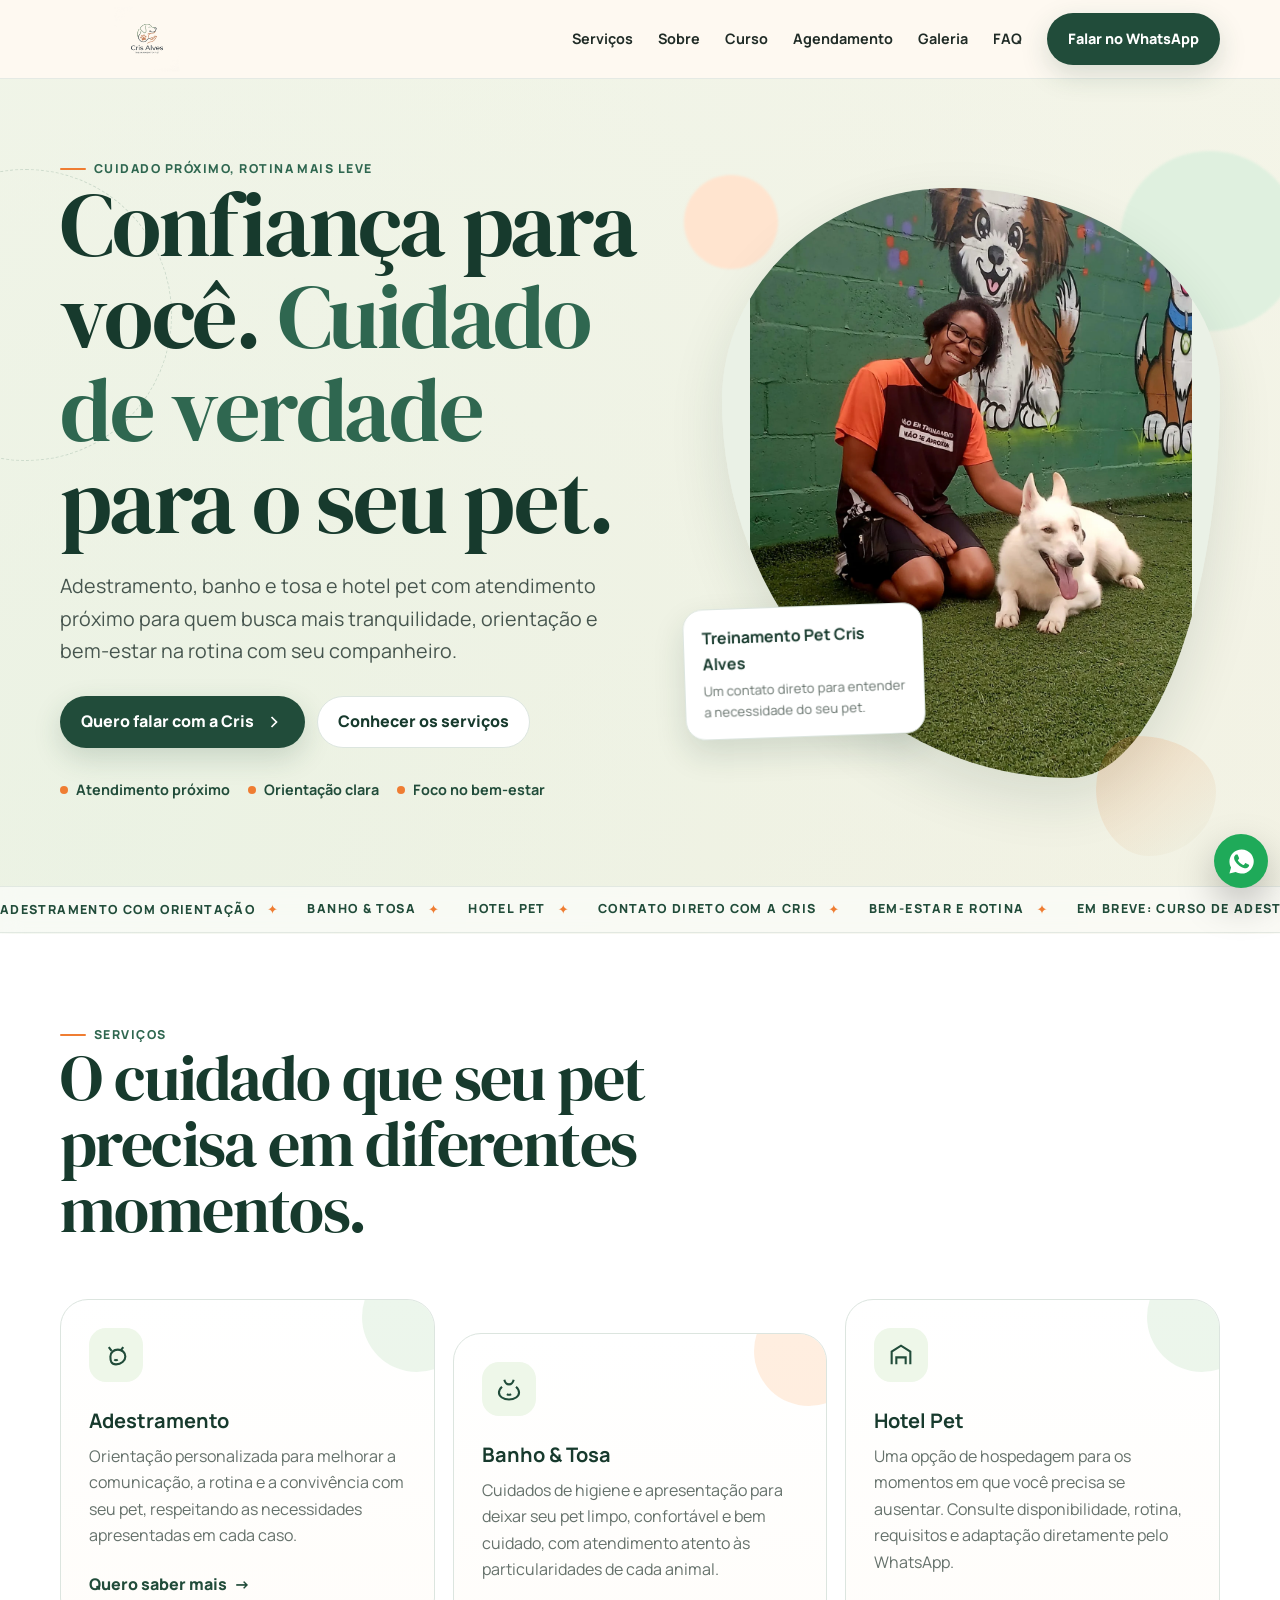
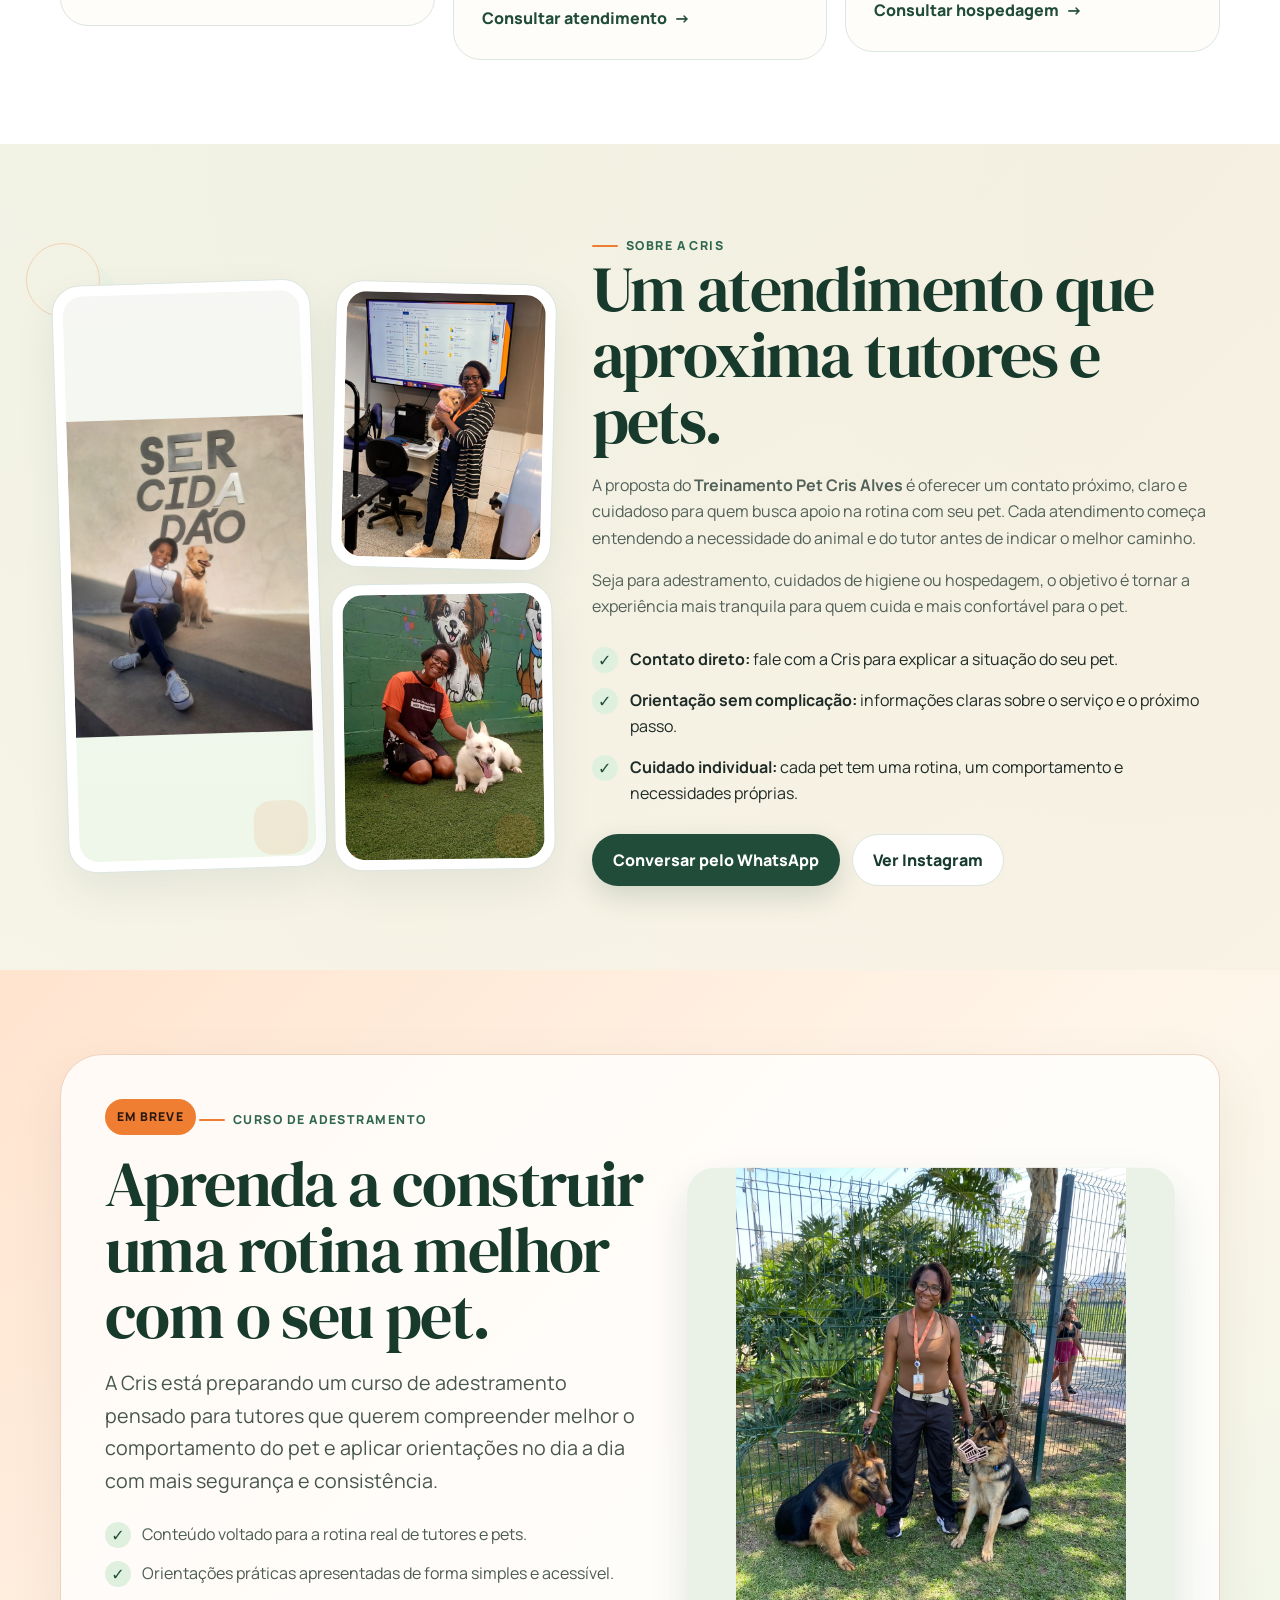
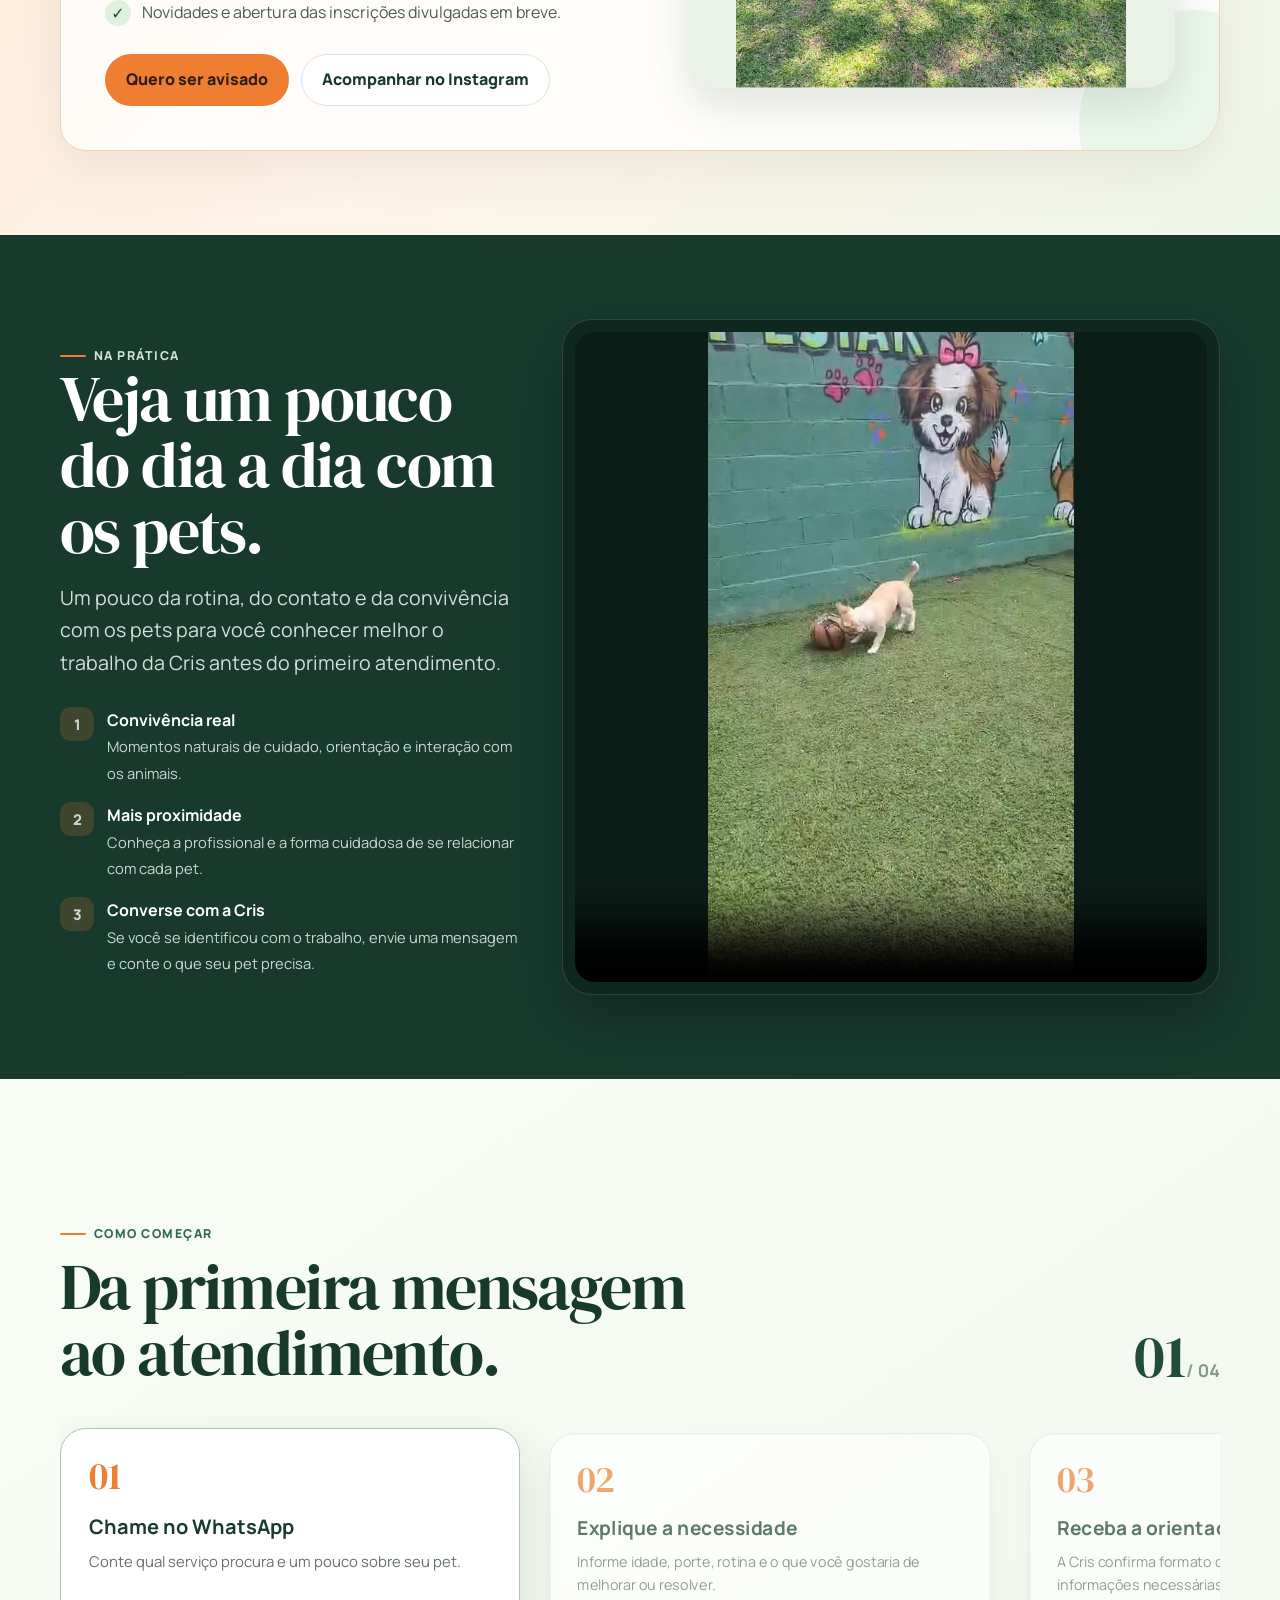
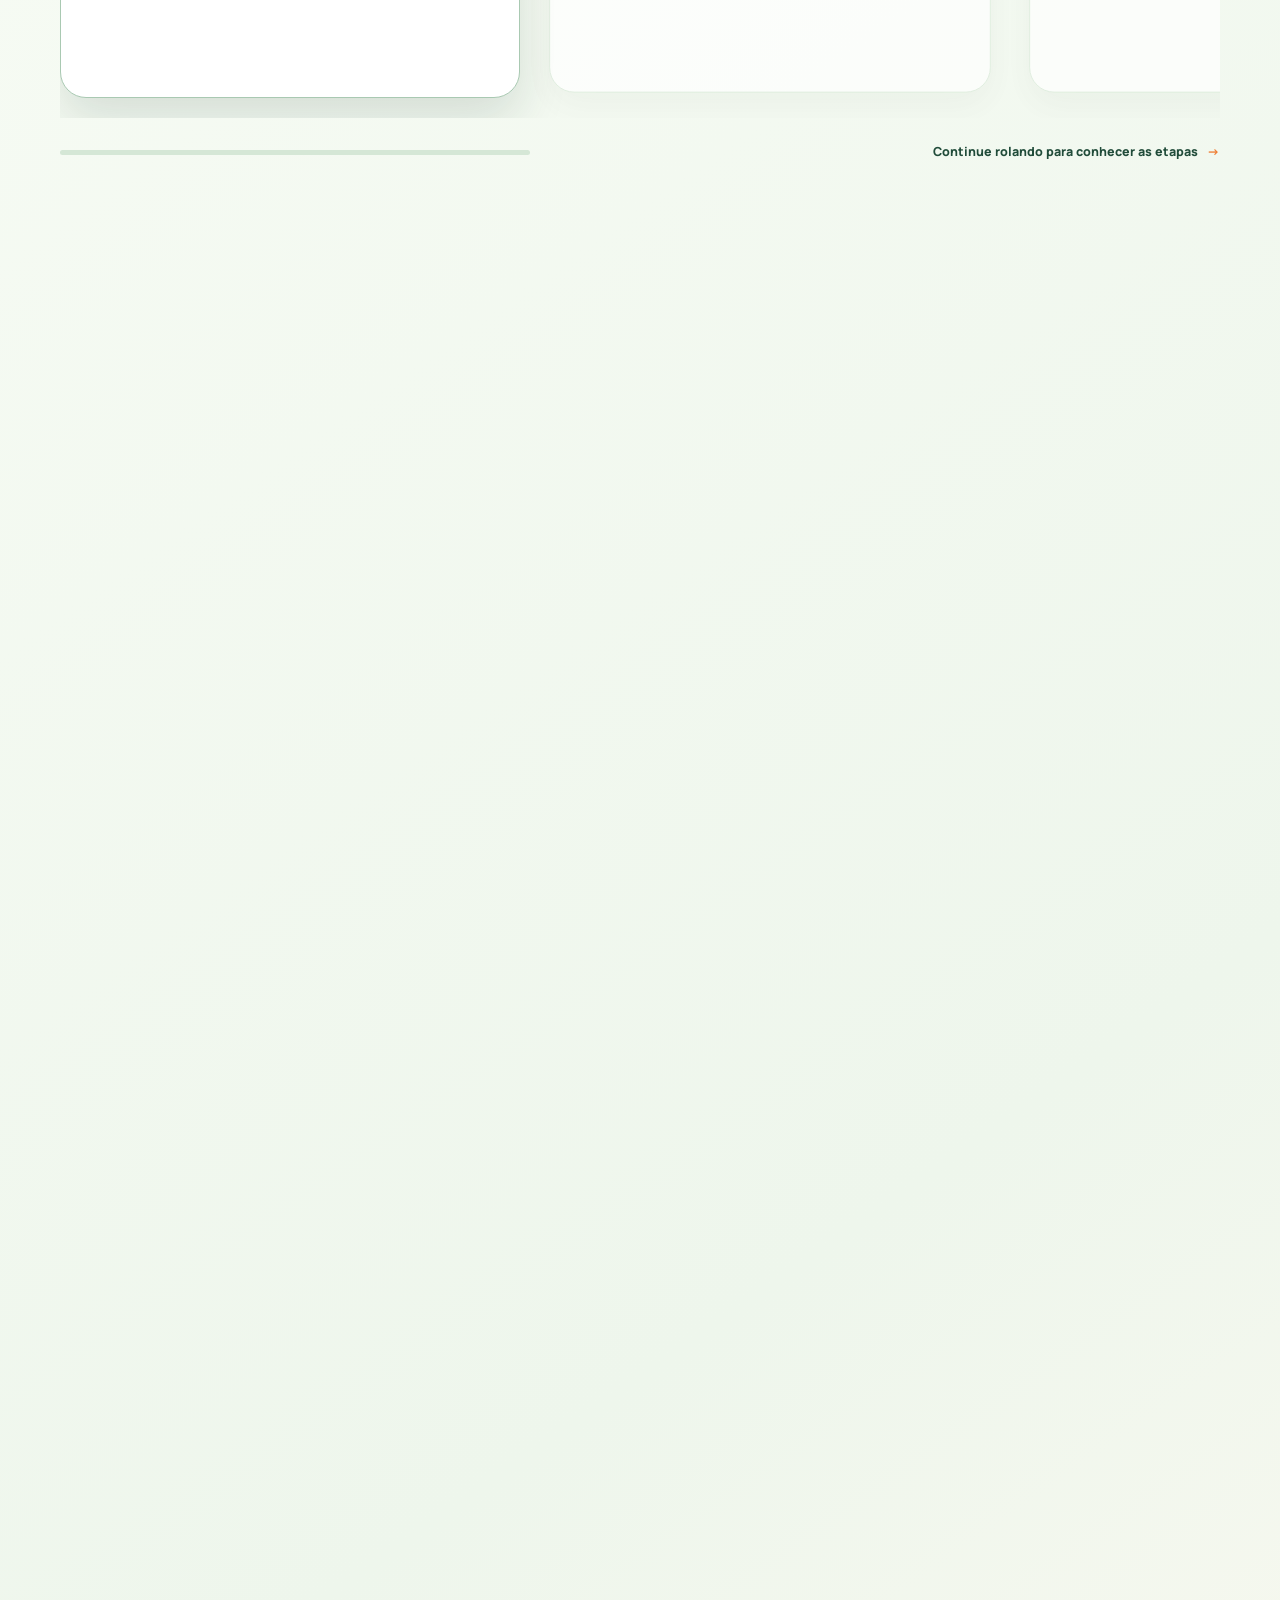
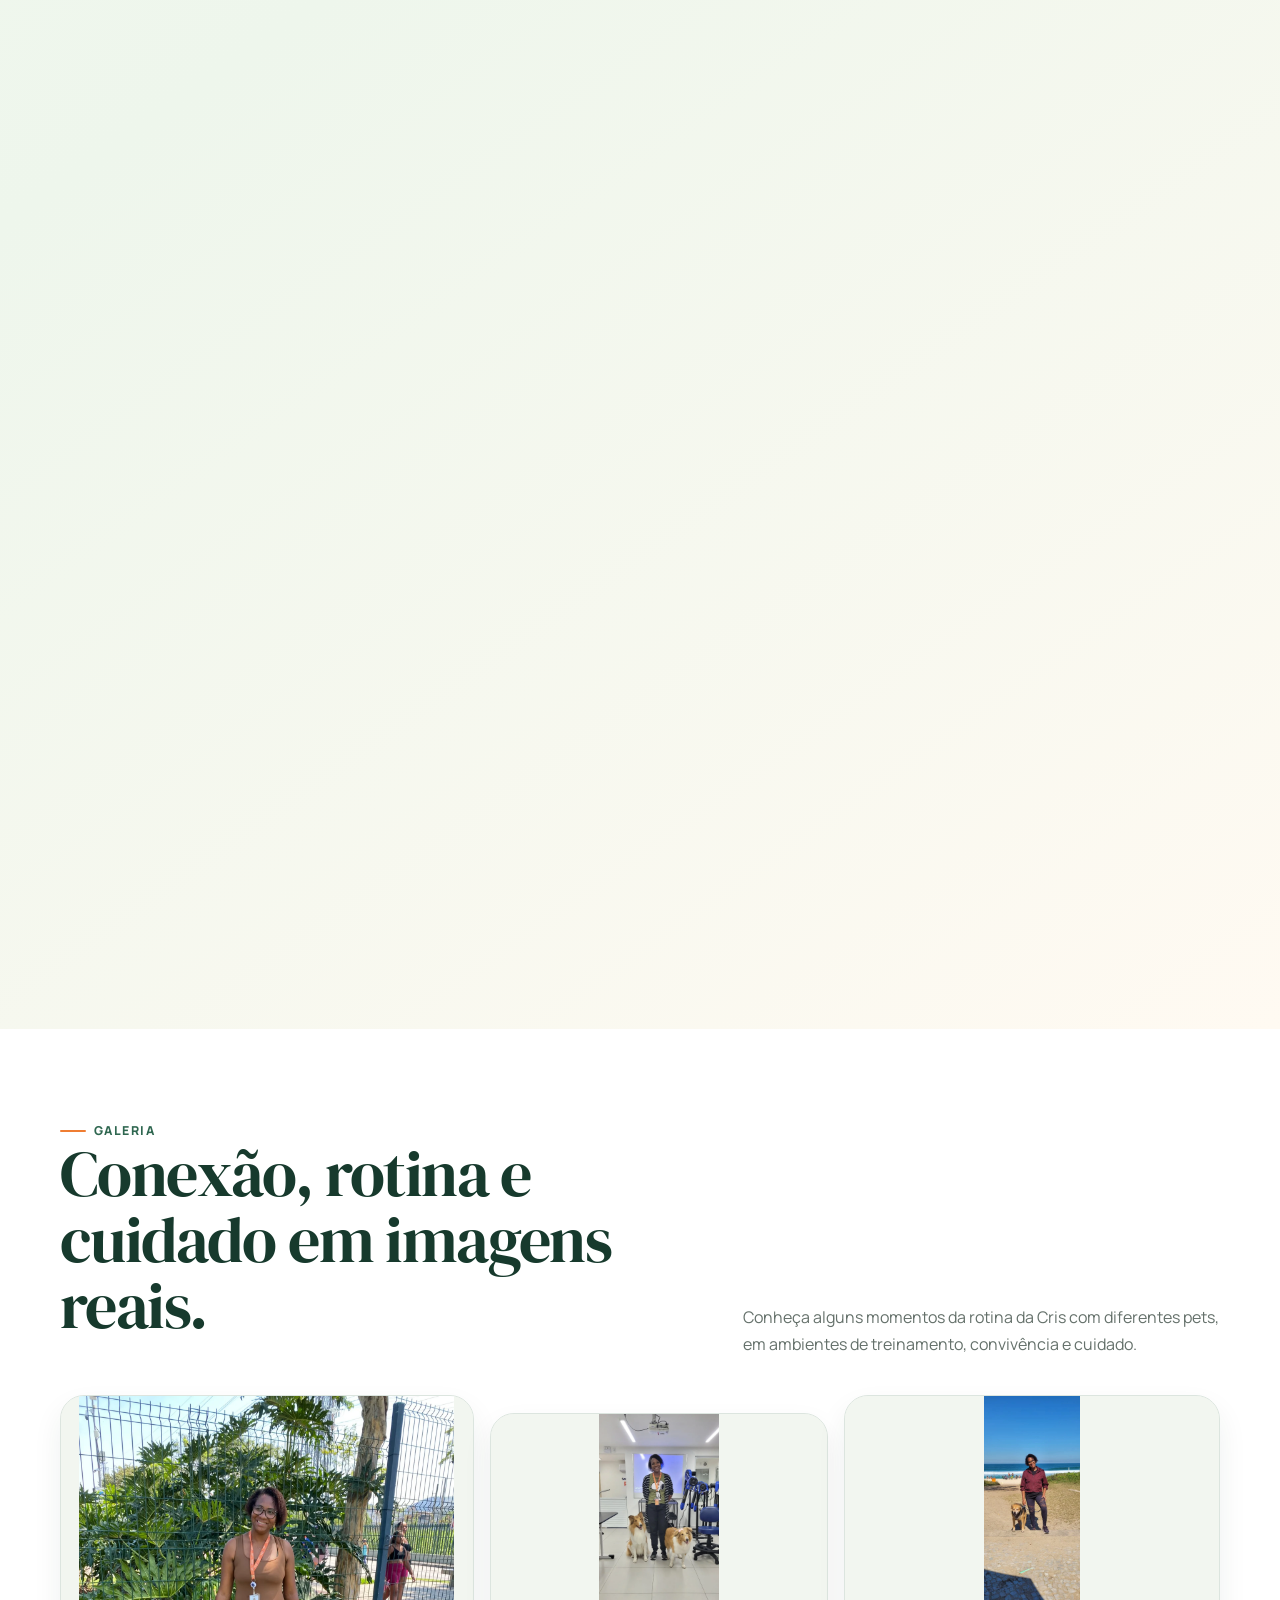
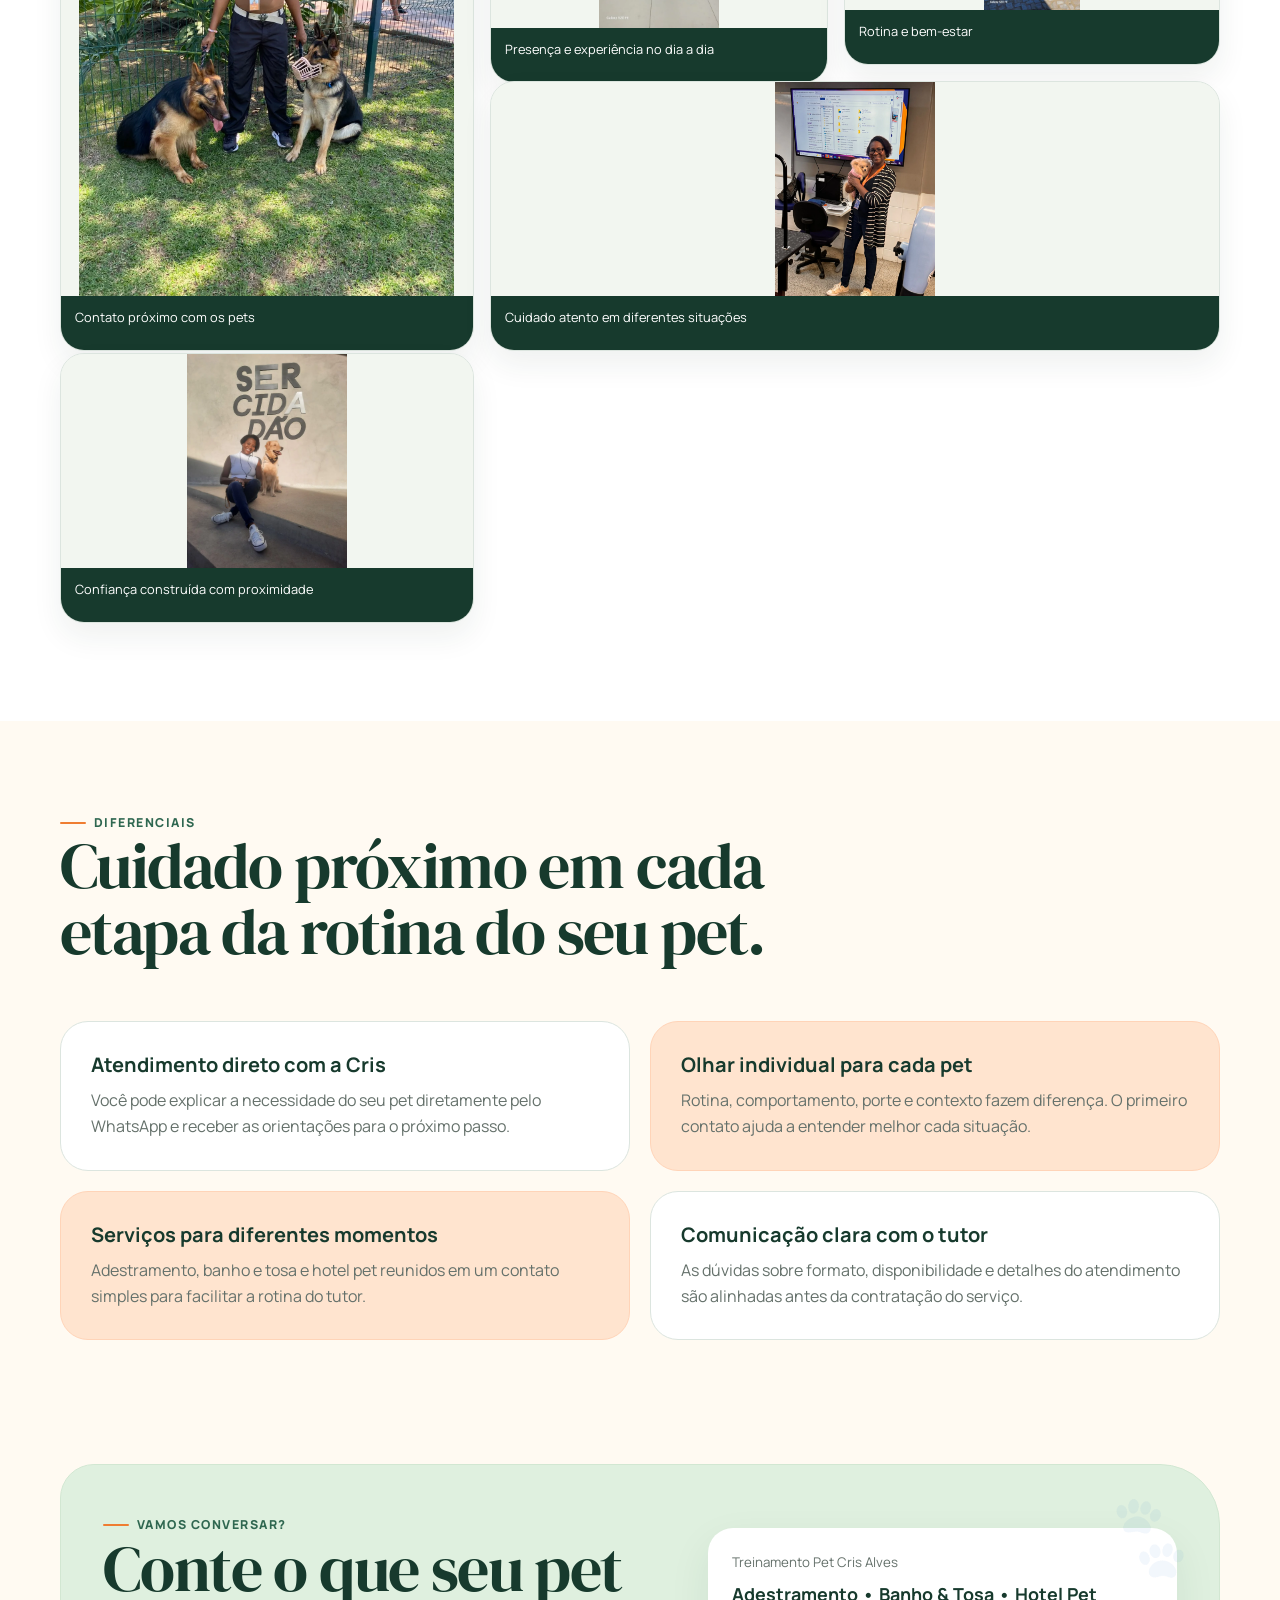
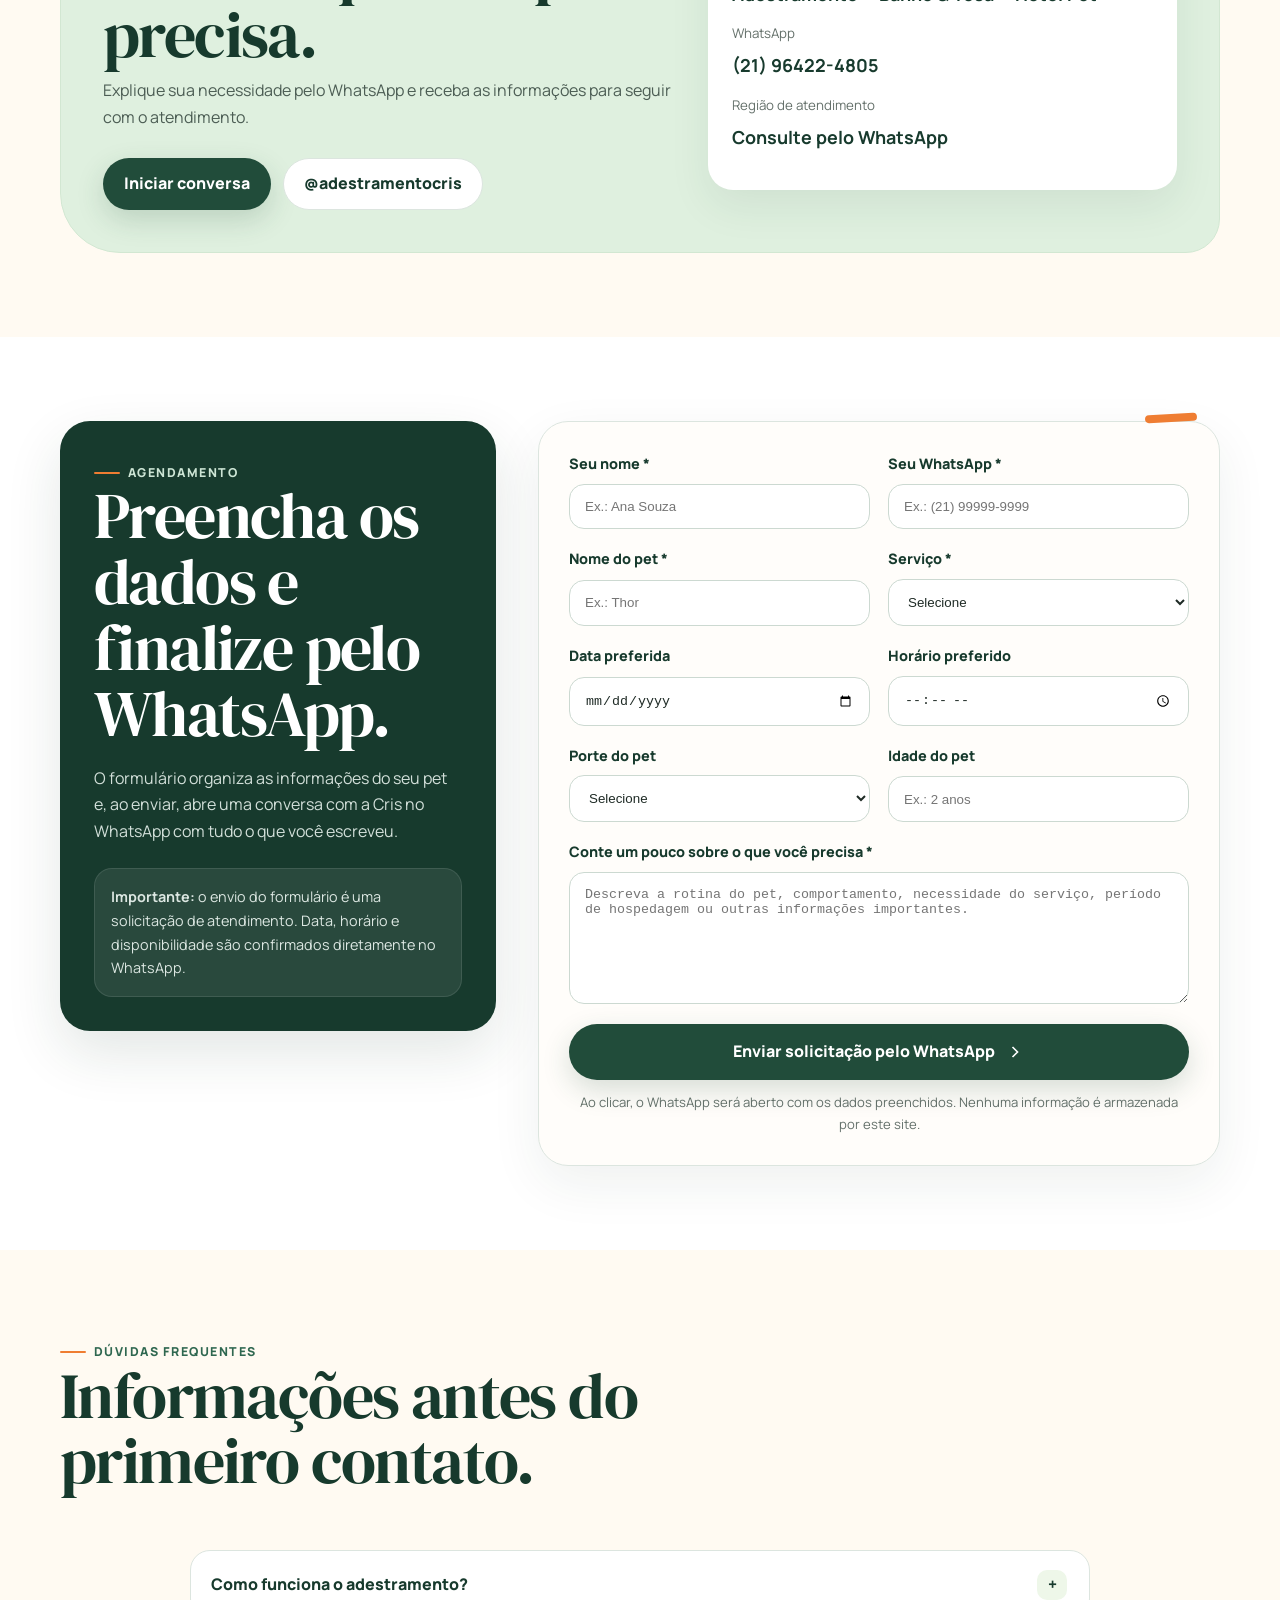
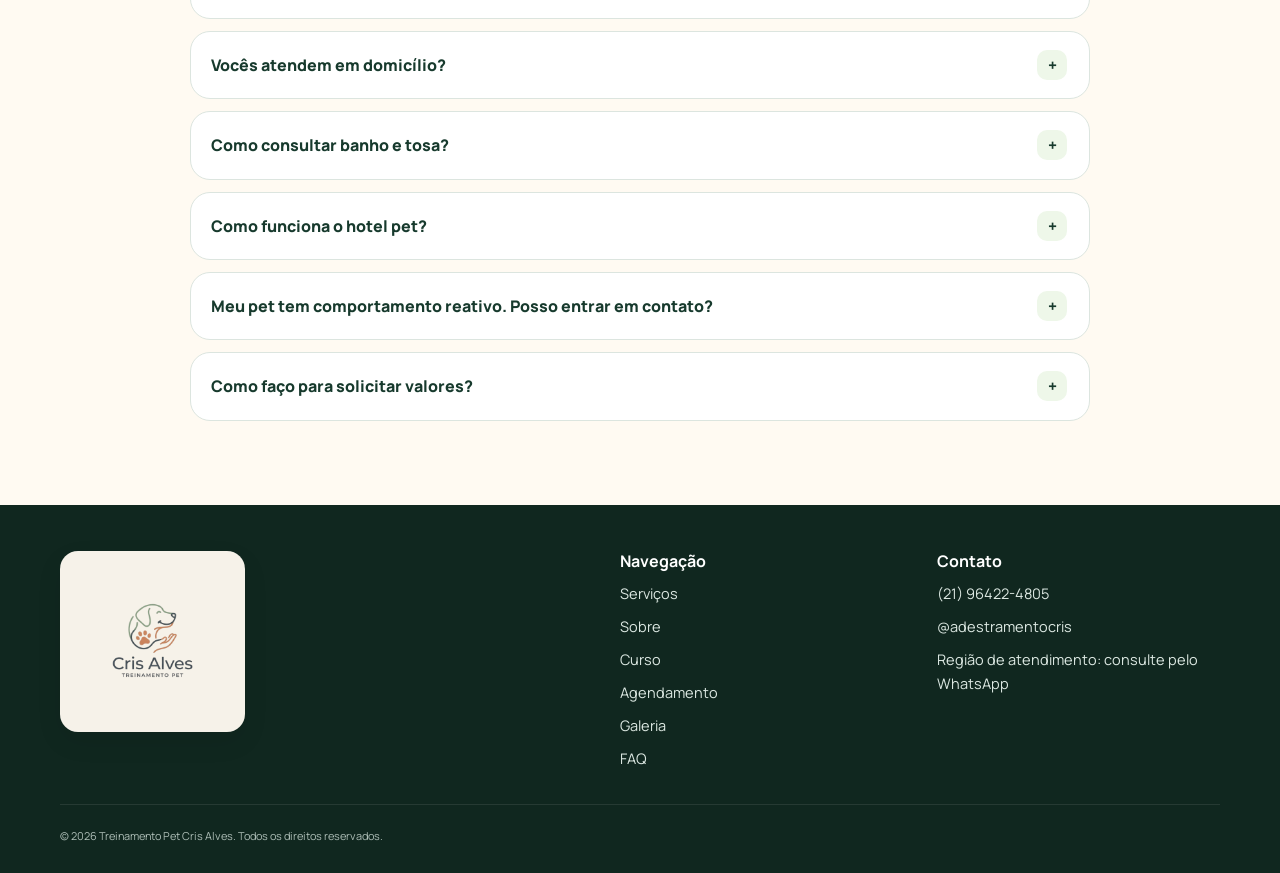
==== index.html @ b2400387 "add:timeline interativa" ====
<!doctype html>
<html lang="pt-BR">
<head>
  <meta charset="utf-8">
  <meta name="viewport" content="width=device-width, initial-scale=1">
  <title>Treinamento Pet Cris Alves | Adestramento, Banho & Tosa e Hotel Pet</title>
  <meta name="description" content="Adestramento, banho e tosa, hotel pet e novidades sobre o futuro curso de adestramento. Fale com a Cris Alves ou solicite seu atendimento pelo WhatsApp.">
  <meta name="theme-color" content="#214c3a">
  <meta property="og:title" content="Treinamento Pet Cris Alves">
  <meta property="og:description" content="Cuidado, orientação e confiança para uma rotina mais leve com seu pet.">
  <meta property="og:type" content="website">
  <meta property="og:image" content="assets/cris-adestramento.webp">
  <meta name="robots" content="index,follow">
  <link rel="preconnect" href="https://fonts.googleapis.com">
  <link rel="preconnect" href="https://fonts.gstatic.com" crossorigin>
  <link href="https://fonts.googleapis.com/css2?family=DM+Serif+Display&family=Manrope:wght@400;500;600;700;800&display=swap" rel="stylesheet">
  <link rel="preload" as="image" href="assets/logo-cris-alves-transparente.webp">
  <link rel="icon" href="data:image/svg+xml,<svg xmlns='http://www.w3.org/2000/svg' viewBox='0 0 64 64'><rect width='64' height='64' rx='16' fill='%23214c3a'/><text x='32' y='43' font-size='34' text-anchor='middle'>🐾</text></svg>">

  <style>
    :root{
      --green-900:#173a2d;
      --green-800:#214c3a;
      --green-700:#2f6750;
      --green-100:#dff0df;
      --green-50:#eef7e9;
      --orange:#ef7d32;
      --orange-100:#ffe4cf;
      --cream:#fffaf2;
      --white:#ffffff;
      --ink:#1f2b26;
      --muted:#65716b;
      --line:#dce5df;
      --shadow:0 22px 55px rgba(23,58,45,.12);
      --radius:28px;
      --radius-sm:18px;
      --container:min(1160px, calc(100% - 32px));
    }
    *{box-sizing:border-box}
    html{scroll-behavior:smooth;scroll-padding-top:96px}
    body{
      margin:0;
      font-family:"Manrope",system-ui,-apple-system,BlinkMacSystemFont,"Segoe UI",sans-serif;
      color:var(--ink);
      background:var(--cream);
      line-height:1.65;
      -webkit-font-smoothing:antialiased;
    }
    img,video{display:block;max-width:100%}
    a{color:inherit;text-decoration:none}
    button{font:inherit}
    .container{width:var(--container);margin-inline:auto}
    .skip-link{
      position:absolute;left:-9999px;top:12px;background:var(--white);padding:10px 14px;border-radius:10px;z-index:9999
    }
    .skip-link:focus{left:12px}
    .eyebrow{
      display:inline-flex;align-items:center;gap:8px;
      color:var(--green-700);font-weight:800;text-transform:uppercase;
      letter-spacing:.12em;font-size:.77rem
    }
    .eyebrow::before{content:"";width:26px;height:2px;background:var(--orange);border-radius:99px}
    h1,h2,h3,p{margin-top:0}
    h1,h2{
      font-family:"DM Serif Display",Georgia,serif;
      color:var(--green-900);
      font-weight:400;line-height:1.03;
      letter-spacing:-.025em;
    }
    h1{font-size:clamp(2.65rem,8vw,5.6rem);max-width:820px;margin-bottom:22px}
    h2{font-size:clamp(2.2rem,5.5vw,4rem);margin-bottom:18px}
    h3{font-size:1.25rem;line-height:1.25;margin-bottom:10px;color:var(--green-900)}
    .lead{font-size:clamp(1.05rem,2.4vw,1.23rem);color:#46554e;max-width:680px}
    .btn{
      display:inline-flex;align-items:center;justify-content:center;gap:10px;
      min-height:52px;padding:0 20px;border-radius:999px;border:1px solid transparent;
      font-weight:800;transition:.25s ease;cursor:pointer
    }
    .btn-primary{background:var(--green-800);color:var(--white);box-shadow:0 10px 28px rgba(33,76,58,.18)}
    .btn-primary:hover{transform:translateY(-2px);background:var(--green-900)}
    .btn-secondary{background:var(--white);color:var(--green-900);border-color:var(--line)}
    .btn-secondary:hover{border-color:var(--green-700);transform:translateY(-2px)}
    .btn-orange{background:var(--orange);color:#2d1d12}
    .btn-orange:hover{filter:brightness(.96);transform:translateY(-2px)}
    .btn svg{width:20px;height:20px;flex:none}
    .actions{display:flex;gap:12px;flex-wrap:wrap;margin-top:28px}


    /* Logo oficial Cris Alves */
    .brand-logo{
      display:block;
      width:clamp(128px, 15vw, 174px);
      height:auto;
      max-height:68px;
      object-fit:contain;
    }
    .footer-brand-logo{
      display:block;
      width:185px;
      height:auto;
      padding:10px 12px;
      border-radius:18px;
      background:rgba(255,250,242,.96);
      box-shadow:0 10px 26px rgba(0,0,0,.08);
    }
    .preloader-logo{
      width:min(210px, 48vw);
      height:auto;
      display:block;
      object-fit:contain;
      filter:drop-shadow(0 14px 24px rgba(23,58,45,.10));
    }
    .preloader-paw-main{
      width:198px!important;
      height:198px!important;
      border-radius:0!important;
      background:transparent!important;
      box-shadow:none!important;
    }
    .preloader-paw-main svg{display:none!important}

    @media (max-width:640px){
      .brand-logo{width:132px;max-height:58px}
      .footer-brand-logo{width:164px}
      .preloader-logo{width:min(190px,58vw)}
      .preloader-paw-main{width:174px!important;height:174px!important}
    }

    /* Header */
    .site-header{
      position:sticky;top:0;z-index:100;
      background:rgba(255,250,242,.9);
      backdrop-filter:blur(16px);
      border-bottom:1px solid rgba(220,229,223,.72)
    }
    .nav{min-height:78px;display:flex;align-items:center;justify-content:space-between;gap:18px}
    .brand{display:flex;align-items:center;gap:11px;min-width:0}
    .brand-mark{
      width:44px;height:44px;border-radius:15px;background:var(--green-800);
      color:var(--white);display:grid;place-items:center;box-shadow:0 8px 24px rgba(33,76,58,.16)
    }
    .brand-mark svg{width:26px;height:26px}
    .brand-copy{display:flex;flex-direction:column;line-height:1.08}
    .brand-copy strong{font-size:.98rem;color:var(--green-900)}
    .brand-copy span{font-size:.72rem;color:var(--muted);margin-top:4px}
    .nav-links{display:flex;align-items:center;gap:25px;font-weight:700;font-size:.9rem}
    .nav-links a:not(.btn):hover{color:var(--green-700)}
    .menu-btn{
      display:none;width:44px;height:44px;border-radius:14px;border:1px solid var(--line);
      background:var(--white);color:var(--green-900);align-items:center;justify-content:center
    }

    /* Hero */
    .hero{padding:52px 0 70px;overflow:hidden}
    .hero-grid{display:grid;grid-template-columns:1.04fr .96fr;gap:44px;align-items:center}
    .hero-copy{position:relative;z-index:2}
    .hero-copy .lead{max-width:650px}
    .hero-meta{display:flex;gap:18px;flex-wrap:wrap;margin-top:30px;color:var(--green-800);font-weight:700;font-size:.9rem}
    .hero-meta span{display:flex;align-items:center;gap:8px}
    .dot{width:8px;height:8px;border-radius:50%;background:var(--orange)}
    .hero-visual{position:relative;min-height:610px}
    .hero-card{
      position:absolute;inset:20px 0 0 38px;border-radius:36px;overflow:hidden;
      box-shadow:var(--shadow);background:var(--green-100)
    }
    .hero-card img{width:100%;height:100%;object-fit:cover;object-position:50% 22%}
    .hero-badge{
      position:absolute;left:0;bottom:44px;z-index:3;
      background:var(--white);border:1px solid var(--line);border-radius:20px;
      padding:15px 18px;box-shadow:0 14px 32px rgba(23,58,45,.14);
      max-width:240px
    }
    .hero-badge strong{display:block;color:var(--green-900)}
    .hero-badge span{display:block;color:var(--muted);font-size:.82rem;margin-top:3px}
    .orb{
      position:absolute;border-radius:50%;filter:blur(1px);pointer-events:none
    }
    .orb.one{width:180px;height:180px;background:var(--green-100);right:-80px;top:-20px}
    .orb.two{width:94px;height:94px;background:var(--orange-100);left:0;top:4px}

    section{padding:84px 0}
    .section-head{display:flex;justify-content:space-between;gap:32px;align-items:end;margin-bottom:38px}
    .section-head > div:first-child{max-width:730px}
    .section-head p{max-width:520px;color:var(--muted);margin-bottom:0}

    /* Services */
    .services{background:var(--white)}
    .cards{display:grid;grid-template-columns:repeat(3,1fr);gap:18px}
    .service-card{
      border:1px solid var(--line);border-radius:var(--radius);padding:28px;
      background:linear-gradient(180deg,#fff 0%,#fffdfa 100%);
      transition:.28s ease;min-height:300px;display:flex;flex-direction:column
    }
    .service-card:hover{transform:translateY(-5px);box-shadow:0 18px 45px rgba(23,58,45,.08);border-color:#cadbcf}
    .icon-box{
      width:54px;height:54px;border-radius:17px;background:var(--green-50);
      color:var(--green-800);display:grid;place-items:center;margin-bottom:26px
    }
    .icon-box svg{width:28px;height:28px}
    .service-card p{color:var(--muted);margin-bottom:22px}
    .service-card a{margin-top:auto;color:var(--green-800);font-weight:800;display:inline-flex;align-items:center;gap:7px}
    .service-card a span{transition:transform .2s ease}
    .service-card a:hover span{transform:translateX(4px)}

    /* About */
    .about-grid{display:grid;grid-template-columns:.88fr 1.12fr;gap:38px;align-items:center}
    .about-image{max-width:500px;width:100%;margin-inline:auto}
    .about-photo-grid{
      display:grid;grid-template-columns:1.08fr .92fr;gap:14px;align-items:stretch
    }
    .about-photo-stack{display:grid;gap:14px}
    .about-photo-card{
      position:relative;background:var(--white);border:1px solid var(--line);
      border-radius:28px;padding:10px;overflow:hidden;box-shadow:0 18px 42px rgba(23,58,45,.08)
    }
    .about-photo-card.tall{min-height:440px}
    .about-photo-card.small{min-height:212px}
    .about-photo-card.medium{min-height:212px}
    .about-photo-card img{
      width:100%;height:100%;border-radius:20px;object-fit:contain;
      background:linear-gradient(180deg,#f6f7f4 0%,#eef7e9 100%)
    }
    .about-photo-card::after{
      content:"";position:absolute;inset:auto 18px 12px auto;width:54px;height:54px;border-radius:18px;
      background:rgba(239,125,50,.12);pointer-events:none
    }
    .about-photo-card.small::after{width:42px;height:42px}
    .about-copy p{color:#526159}
    .trust-list{display:grid;gap:14px;margin:26px 0 0;padding:0;list-style:none}
    .trust-list li{display:flex;gap:12px;align-items:flex-start}
    .check{
      width:26px;height:26px;border-radius:50%;background:var(--green-100);color:var(--green-800);
      display:grid;place-items:center;flex:none;margin-top:1px;font-weight:900
    }

    /* Video */
    .video-section{background:var(--green-900);color:var(--white);overflow:hidden;position:relative}
    .video-section h2{color:var(--white)}
    .video-section .eyebrow{color:#cde5d5}
    .video-section .lead{color:#d5dfda}
    .video-grid{display:grid;grid-template-columns:.82fr 1.18fr;gap:44px;align-items:center}
    .video-frame{
      background:#0f281f;border:1px solid rgba(255,255,255,.13);
      padding:12px;border-radius:30px;box-shadow:0 24px 54px rgba(0,0,0,.26)
    }
    .video-frame video{width:100%;max-height:650px;border-radius:20px;background:#0b1d17;object-fit:contain}
    .video-points{display:grid;gap:16px;margin-top:28px}
    .video-point{display:flex;gap:13px}
    .video-point b{display:block;color:#fff}
    .video-point span{color:#c9d8d1;font-size:.92rem}
    .video-num{
      width:34px;height:34px;border-radius:11px;background:rgba(239,125,50,.18);
      color:#ffad75;display:grid;place-items:center;font-weight:800;flex:none
    }

    /* Process */
    .steps{display:grid;grid-template-columns:repeat(4,1fr);gap:16px}
    .step{
      background:var(--green-50);border-radius:24px;padding:24px;border:1px solid #d7e9d7
    }
    .step-number{font-family:"DM Serif Display",serif;font-size:2.4rem;color:var(--orange);line-height:1}
    .step p{color:var(--muted);margin-bottom:0;font-size:.93rem}

    /* Gallery */
    .gallery{background:var(--white)}
    .gallery-grid{display:grid;grid-template-columns:1.15fr .85fr .85fr;grid-auto-rows:260px;gap:14px}
    .gallery-grid figure{margin:0;border-radius:24px;overflow:hidden;position:relative;background:var(--green-50)}
    .gallery-grid figure:first-child{grid-row:span 2}
    .gallery-grid figure:nth-child(4){grid-column:span 2}
    .gallery-grid img{width:100%;height:100%;object-fit:cover;object-position:50% 24%;transition:transform .5s ease}
    .gallery-grid figure:hover img{transform:scale(1.04)}
    .gallery-grid figcaption{
      position:absolute;left:12px;right:12px;bottom:12px;background:rgba(23,58,45,.82);
      color:#fff;padding:8px 12px;border-radius:14px;font-size:.8rem;line-height:1.3;backdrop-filter:blur(8px)
    }

    /* Difference / CTA */
    .difference-grid{display:grid;grid-template-columns:1fr 1fr;gap:20px}
    .difference-card{
      border-radius:28px;padding:30px;background:var(--white);border:1px solid var(--line)
    }
    .difference-card.accent{background:var(--orange-100);border-color:#ffd4b8}
    .difference-card p{color:var(--muted);margin-bottom:0}
    .cta-panel{
      display:grid;grid-template-columns:1.1fr .9fr;gap:32px;align-items:center;
      background:var(--green-100);border:1px solid #d2e7d2;border-radius:36px;padding:42px
    }
    .cta-panel h2{margin-bottom:10px}
    .cta-panel p{color:#4c5d54;margin-bottom:0}
    .cta-side{
      background:var(--white);border-radius:25px;padding:24px;box-shadow:0 16px 42px rgba(23,58,45,.08)
    }
    .cta-side small{color:var(--muted);display:block;margin-bottom:6px}
    .cta-side strong{color:var(--green-900);font-size:1.12rem;display:block;margin-bottom:14px}


    /* Foco inteligente das fotos: rosto e pets visíveis */
    .photo-full{object-fit:contain!important;background:var(--green-50)}
    .focus-cris-dogs{object-position:50% 22%!important}
    .focus-cris-center{object-position:50% 18%!important}
    .focus-dog-center{object-position:50% 42%!important}
    .focus-passeio{object-position:50% 34%!important}

    /* Curso */
    .course-section{background:linear-gradient(135deg,var(--orange-100) 0%,#fff5e9 55%,var(--green-50) 100%)}
    .course-card{
      display:grid;grid-template-columns:1.05fr .95fr;gap:42px;align-items:center;
      border:1px solid #f0d2bd;border-radius:36px;padding:44px;background:rgba(255,255,255,.78);
      box-shadow:0 20px 55px rgba(66,49,35,.08)
    }
    .soon-badge{
      display:inline-flex;align-items:center;gap:8px;background:var(--orange);color:#28180f;
      font-weight:900;font-size:.76rem;text-transform:uppercase;letter-spacing:.1em;
      padding:8px 12px;border-radius:999px;margin-bottom:16px
    }
    .course-list{display:grid;gap:12px;margin:24px 0 0;padding:0;list-style:none}
    .course-list li{display:flex;gap:11px;align-items:flex-start;color:#4b5b53}
    .course-media{
      min-height:420px;border-radius:28px;overflow:hidden;background:var(--green-100);
      box-shadow:0 18px 42px rgba(23,58,45,.12)
    }
    .course-media img{width:100%;height:100%;min-height:420px;object-fit:cover;object-position:50% 20%}

    /* Agendamento */
    .booking{background:var(--white)}
    .booking-grid{display:grid;grid-template-columns:.78fr 1.22fr;gap:42px;align-items:start}
    .booking-copy{
      position:sticky;top:112px;background:var(--green-900);color:var(--white);
      border-radius:30px;padding:34px;box-shadow:var(--shadow)
    }
    .booking-copy h2{color:var(--white)}
    .booking-copy .eyebrow{color:#cde5d5}
    .booking-copy p{color:#d2dfd9}
    .booking-note{
      margin-top:24px;padding:16px;border-radius:18px;background:rgba(255,255,255,.08);
      border:1px solid rgba(255,255,255,.1);font-size:.9rem;color:#dce7e2
    }
    .booking-form{
      border:1px solid var(--line);border-radius:30px;padding:30px;background:#fffdfa;
      box-shadow:0 18px 52px rgba(23,58,45,.07)
    }
    .form-grid{display:grid;grid-template-columns:1fr 1fr;gap:18px}
    .field{display:grid;gap:8px}
    .field.full{grid-column:1/-1}
    .field label{font-weight:800;color:var(--green-900);font-size:.9rem}
    .field input,.field select,.field textarea{
      width:100%;border:1px solid #ccd9d1;border-radius:15px;background:var(--white);
      color:var(--ink);padding:14px 15px;outline:none;transition:border-color .2s ease,box-shadow .2s ease
    }
    .field textarea{min-height:132px;resize:vertical}
    .field input:focus,.field select:focus,.field textarea:focus{
      border-color:var(--green-700);box-shadow:0 0 0 4px rgba(47,103,80,.1)
    }
    .field small{color:var(--muted)}
    .form-submit{margin-top:20px;width:100%;min-height:56px}
    .form-helper{font-size:.82rem;color:var(--muted);margin:12px 0 0;text-align:center}


    /* =========================================================
       CAMADA VISUAL MAIS AUTORAL / DINÂMICA
       ========================================================= */
    body{
      background:
        radial-gradient(circle at 8% 7%, rgba(223,240,223,.62), transparent 28%),
        radial-gradient(circle at 92% 15%, rgba(255,228,207,.48), transparent 24%),
        var(--cream);
    }

    .site-header{
      transition:transform .35s ease, background .35s ease, box-shadow .35s ease;
    }
    .site-header.scrolled{
      background:rgba(255,250,242,.96);
      box-shadow:0 12px 32px rgba(23,58,45,.08);
    }

    /* Barra de progresso no topo */
    .scroll-progress{
      position:fixed;z-index:999;left:0;top:0;width:100%;height:3px;
      pointer-events:none;background:transparent;
    }
    .scroll-progress span{
      display:block;height:100%;width:0%;
      background:linear-gradient(90deg,var(--orange),#ffb06f,var(--green-700));
      transition:width .08s linear;
    }

    /* Hero menos "quadrado" */
    .hero{
      position:relative;
      padding-top:72px;
      padding-bottom:84px;
    }
    .hero::before{
      content:"";position:absolute;left:-120px;top:90px;width:290px;height:290px;
      border-radius:50%;border:1px dashed rgba(47,103,80,.18);
      animation:slowSpin 28s linear infinite;
    }
    .hero::after{
      content:"";position:absolute;right:5%;bottom:30px;width:120px;height:120px;
      background:linear-gradient(145deg,rgba(239,125,50,.2),rgba(223,240,223,.18));
      border-radius:34% 66% 56% 44% / 44% 46% 54% 56%;
      animation:organicFloat 8s ease-in-out infinite;
      pointer-events:none;
    }
    .hero-copy h1{
      max-width:760px;
      text-wrap:balance;
    }
    .hero-copy h1 em{
      font-style:normal;
      position:relative;
      color:var(--green-700);
      white-space:nowrap;
    }
    .hero-copy h1 em::after{
      content:"";position:absolute;left:0;right:0;bottom:.08em;height:.18em;
      background:var(--orange-100);z-index:-1;border-radius:999px;
      transform:rotate(-1.5deg);
    }
    .hero-visual{transform:rotate(1deg)}
    .hero-card{
      border-radius:46% 54% 30% 70% / 36% 34% 66% 64%;
      overflow:hidden;
      transition:border-radius .65s ease, transform .65s ease;
    }
    .hero-card:hover{
      border-radius:32% 68% 47% 53% / 52% 42% 58% 48%;
      transform:translateY(-4px) rotate(-1deg);
    }
    .hero-badge{
      transform:rotate(-2deg);
      backdrop-filter:blur(10px);
    }

    /* Faixa editorial */
    .pet-strip{
      overflow:hidden;
      border-block:1px solid rgba(33,76,58,.1);
      background:rgba(255,255,255,.6);
      backdrop-filter:blur(10px);
    }
    .pet-strip-track{
      display:flex;width:max-content;gap:28px;padding:12px 0;
      animation:marquee 26s linear infinite;
    }
    .pet-strip-track span{
      display:inline-flex;align-items:center;gap:12px;white-space:nowrap;
      font-size:.78rem;font-weight:800;letter-spacing:.11em;text-transform:uppercase;
      color:var(--green-800);
    }
    .pet-strip-track span::after{
      content:"✦";color:var(--orange);font-size:.82rem;
    }

    /* Serviços com alturas diferentes e ritmo visual */
    .cards{align-items:start}
    .service-card{
      position:relative;overflow:hidden;
      transition:transform .35s cubic-bezier(.2,.8,.2,1), box-shadow .35s ease, border-color .35s ease;
    }
    .service-card:nth-child(2){margin-top:34px}
    .service-card::before{
      content:"";position:absolute;right:-38px;top:-38px;width:110px;height:110px;
      border-radius:50%;background:rgba(223,240,223,.58);transition:transform .4s ease;
    }
    .service-card:nth-child(2)::before{background:rgba(255,228,207,.64)}
    .service-card:hover::before{transform:scale(1.35)}
    .service-card:hover{
      transform:translateY(-10px) rotate(-.45deg);
      box-shadow:0 24px 55px rgba(23,58,45,.11);
    }

    /* Sobre mais editorial */
    #sobre{position:relative}
    #sobre::before{
      content:"";position:absolute;inset:12% auto auto 2%;width:72px;height:72px;
      border:1px solid rgba(239,125,50,.28);border-radius:50%;
      box-shadow:18px 18px 0 rgba(223,240,223,.42);
      pointer-events:none;
    }
    .about-photo-card{
      transition:transform .35s ease, box-shadow .35s ease;
    }
    .about-photo-card:nth-child(1){transform:rotate(-1.8deg)}
    .about-photo-stack .about-photo-card:first-child{transform:rotate(1.4deg)}
    .about-photo-stack .about-photo-card:last-child{transform:rotate(-.8deg)}
    .about-photo-card:hover{
      transform:translateY(-6px) rotate(0deg)!important;
      box-shadow:0 28px 56px rgba(23,58,45,.12);
    }
    .about-photo-card img{transition:transform .55s ease}
    .about-photo-card:hover img{transform:scale(1.025)}

    /* Curso com shape mais orgânico */
    .course-card{
      position:relative;overflow:hidden;
      border-radius:42px 26px 42px 26px;
    }
    .course-card::after{
      content:"";position:absolute;right:-90px;bottom:-90px;width:230px;height:230px;
      border-radius:50%;background:rgba(223,240,223,.55);z-index:0;
    }
    .course-card > *{position:relative;z-index:1}
    .soon-badge{animation:softPulse 2.8s ease-in-out infinite}

    /* Vídeo com moldura mais viva */
    .video-frame{
      transform:rotate(.7deg);
      transition:transform .35s ease, box-shadow .35s ease;
    }
    .video-frame:hover{
      transform:rotate(0deg) translateY(-5px);
      box-shadow:0 34px 72px rgba(0,0,0,.32);
    }

    /* Etapas com trilha visual */
    .steps{position:relative}
    .steps::before{
      content:"";position:absolute;left:8%;right:8%;top:50%;height:1px;
      border-top:1px dashed rgba(47,103,80,.2);z-index:0;
    }
    .step{position:relative;z-index:1;transition:transform .3s ease, background .3s ease}
    .step:nth-child(even){transform:translateY(18px)}
    .step:hover{transform:translateY(-6px)!important;background:#e8f4e6}

    /* Galeria: mosaico menos previsível */
    .gallery-grid{
      grid-template-columns:1.15fr .8fr 1.05fr;
      grid-auto-rows:230px;
    }
    .gallery-grid figure:nth-child(2){transform:translateY(18px)}
    .gallery-grid figure:nth-child(5){transform:translateY(-14px)}
    .gallery-grid figure{
      box-shadow:0 14px 30px rgba(23,58,45,.07);
      transition:transform .4s ease, box-shadow .4s ease;
    }
    .gallery-grid figure:hover{
      transform:translateY(-6px) rotate(.4deg)!important;
      box-shadow:0 26px 50px rgba(23,58,45,.12);
    }

    /* CTA e formulário com mais personalidade */
    .cta-panel{
      position:relative;overflow:hidden;
      border-radius:34px 60px 34px 60px;
    }
    .cta-panel::after{
      content:"🐾";position:absolute;right:24px;top:10px;font-size:72px;
      opacity:.055;transform:rotate(18deg);pointer-events:none;
    }
    .booking-form{position:relative}
    .booking-form::before{
      content:"";position:absolute;right:22px;top:-8px;width:52px;height:8px;
      background:var(--orange);border-radius:999px;transform:rotate(-3deg);
    }

    /* Botões com interação física leve */
    .btn{
      position:relative;overflow:hidden;isolation:isolate;
    }
    .btn::after{
      content:"";position:absolute;inset:auto auto -80% -15%;width:130%;height:160%;
      border-radius:50%;background:rgba(255,255,255,.18);
      transform:translateY(75%);transition:transform .45s ease;z-index:-1;
    }
    .btn:hover::after{transform:translateY(20%)}
    .btn-primary:hover,.btn-orange:hover{box-shadow:0 14px 28px rgba(23,58,45,.17)}

    /* FAQ mais leve */
    details{
      transition:transform .25s ease, box-shadow .25s ease, border-color .25s ease;
    }
    details:hover{
      transform:translateX(4px);
      box-shadow:0 12px 28px rgba(23,58,45,.06);
      border-color:#cadbcf;
    }

/* Animações */
    @keyframes marquee{from{transform:translateX(0)}to{transform:translateX(-50%)}}
    @keyframes organicFloat{
      0%,100%{transform:translateY(0) rotate(0)}
      50%{transform:translateY(-14px) rotate(8deg)}
    }
    @keyframes slowSpin{to{transform:rotate(360deg)}}
    @keyframes softPulse{
      0%,100%{transform:scale(1)}
      50%{transform:scale(1.04)}
    }

    @media (max-width:980px){
      .service-card:nth-child(2){margin-top:0}
      .steps::before{display:none}
      .step:nth-child(even){transform:none}
      .gallery-grid{grid-template-columns:1fr 1fr}
      .gallery-grid figure:nth-child(2),
      .gallery-grid figure:nth-child(5){transform:none}
      .hero::before{display:none}
    }

    @media (max-width:640px){
      .hero{padding-top:44px;padding-bottom:58px}
      .hero-visual{transform:none}
      .hero-card{
        border-radius:30px 30px 42px 24px;
      }
      .hero-card:hover{transform:none}
      .pet-strip-track{animation-duration:22s}
      .gallery-grid{grid-template-columns:1fr}
      .about-photo-card:nth-child(1),
      .about-photo-stack .about-photo-card:first-child,
      .about-photo-stack .about-photo-card:last-child{
        transform:none
      }
    }

    @media (prefers-reduced-motion: reduce){
      .pet-strip-track,
      .hero::before,
      .hero::after,
      .soon-badge{animation:none!important}
    }


    /* =========================================================
       PRELOADER / TELA DE CARREGAMENTO
       ========================================================= */
    .preloader{
      position:fixed;inset:0;z-index:2000;
      display:grid;place-items:center;
      background:
        radial-gradient(circle at 20% 20%, rgba(223,240,223,.72), transparent 30%),
        radial-gradient(circle at 80% 15%, rgba(255,228,207,.7), transparent 26%),
        linear-gradient(180deg, #fffaf2 0%, #f7f5ef 100%);
      transition:opacity .65s ease, visibility .65s ease;
    }
    .preloader.hidden{
      opacity:0;visibility:hidden;pointer-events:none;
    }
    .preloader-inner{
      position:relative;
      width:min(90vw, 520px);
      min-height:360px;
      display:grid;
      place-items:center;
      text-align:center;
      padding:32px 24px;
    }
    .preloader-glow{
      position:absolute;
      width:280px;height:280px;border-radius:50%;
      background:radial-gradient(circle, rgba(223,240,223,.95) 0%, rgba(255,228,207,.4) 45%, transparent 72%);
      filter:blur(10px);
      animation:preloaderGlow 5s ease-in-out infinite;
      pointer-events:none;
    }
    .preloader-orbit{
      position:relative;
      width:220px;height:220px;
      display:grid;place-items:center;
      animation:orbitSpin 14s linear infinite;
    }
    .preloader-paw-main{
      position:relative;
      width:118px;height:118px;
      border-radius:38px;
      background:linear-gradient(145deg,var(--green-800),var(--green-700));
      display:grid;place-items:center;
      box-shadow:0 18px 40px rgba(23,58,45,.22);
      animation:pawFloat 2.8s ease-in-out infinite;
    }
    .preloader-paw-main svg{width:66px;height:66px;color:#fff}
    .preloader-paw{
      position:absolute;
      width:54px;height:54px;border-radius:20px;
      display:grid;place-items:center;
      background:rgba(255,255,255,.78);
      border:1px solid rgba(33,76,58,.08);
      box-shadow:0 10px 22px rgba(23,58,45,.08);
      backdrop-filter:blur(8px);
      animation:pawPop 2.4s ease-in-out infinite;
    }
    .preloader-paw svg{width:26px;height:26px;color:var(--orange)}
    .preloader-paw.p1{top:-6px;left:50%;transform:translateX(-50%);animation-delay:.1s}
    .preloader-paw.p2{right:-2px;top:50%;transform:translateY(-50%);animation-delay:.45s}
    .preloader-paw.p3{bottom:-6px;left:50%;transform:translateX(-50%);animation-delay:.8s}
    .preloader-paw.p4{left:-2px;top:50%;transform:translateY(-50%);animation-delay:1.15s}

    .preloader-copy{
      margin-top:28px;
      max-width:380px;
    }
    .preloader-copy strong{
      display:block;
      font-family:"DM Serif Display",Georgia,serif;
      font-size:clamp(2rem,4vw,2.8rem);
      line-height:1;
      color:var(--green-900);
      margin-bottom:12px;
      letter-spacing:-.02em;
    }
    .preloader-copy p{
      margin:0;
      color:#536159;
      font-size:1rem;
    }
    .preloader-dots{
      display:inline-flex;gap:9px;align-items:center;justify-content:center;
      margin-top:20px;
    }
    .preloader-dots span{
      width:10px;height:10px;border-radius:50%;
      background:var(--orange);
      animation:dotBounce 1.2s infinite ease-in-out;
    }
    .preloader-dots span:nth-child(2){animation-delay:.18s}
    .preloader-dots span:nth-child(3){animation-delay:.36s}

    body.is-loading{
      overflow:hidden;
    }

    @keyframes orbitSpin{to{transform:rotate(360deg)}}
    @keyframes pawFloat{
      0%,100%{transform:translateY(0) scale(1)}
      50%{transform:translateY(-8px) scale(1.03)}
    }
    @keyframes pawPop{
      0%,100%{transform:translateY(0) scale(1)}
      50%{transform:translateY(-10px) scale(1.08)}
    }
    @keyframes preloaderGlow{
      0%,100%{transform:scale(1);opacity:.95}
      50%{transform:scale(1.08);opacity:.75}
    }
    @keyframes dotBounce{
      0%,80%,100%{transform:translateY(0);opacity:.55}
      40%{transform:translateY(-7px);opacity:1}
    }

    @media (max-width:640px){
      .preloader-inner{min-height:320px;padding:24px 18px}
      .preloader-orbit{width:190px;height:190px}
      .preloader-paw-main{width:100px;height:100px}
      .preloader-paw-main svg{width:56px;height:56px}
      .preloader-paw{width:48px;height:48px}
      .preloader-copy strong{font-size:2rem}
      .preloader-copy p{font-size:.94rem}
    }

    @media (prefers-reduced-motion: reduce){
      .preloader-orbit,
      .preloader-paw-main,
      .preloader-paw,
      .preloader-glow,
      .preloader-dots span{animation:none!important}
      .preloader{transition:none}
    }

    /* FAQ */
    .faq-list{display:grid;gap:12px;max-width:900px;margin-inline:auto}
    details{
      background:var(--white);border:1px solid var(--line);border-radius:20px;padding:0 20px
    }
    summary{
      cursor:pointer;list-style:none;padding:20px 44px 20px 0;font-weight:800;color:var(--green-900);position:relative
    }
    summary::-webkit-details-marker{display:none}
    summary::after{
      content:"+";position:absolute;right:2px;top:50%;transform:translateY(-50%);
      width:30px;height:30px;border-radius:10px;background:var(--green-50);display:grid;place-items:center
    }
    details[open] summary::after{content:"–"}
    details p{color:var(--muted);padding:0 0 20px;margin:0;max-width:780px}

    /* Contact/footer */
    .contact{padding-top:40px}
    .footer{
      background:#10271f;color:#dbe7e1;padding:46px 0 28px
    }
    .footer-grid{display:grid;grid-template-columns:1.3fr .7fr .7fr;gap:34px}
    .footer .brand-copy strong{color:#fff}
    .footer .brand-copy span{color:#9fb2aa}
    .footer p,.footer small{color:#aebeb7}
    .footer h3{color:#fff;font-size:1rem}
    .footer-links{display:grid;gap:9px;font-size:.91rem}
    .footer-links a:hover{color:#fff}
    .footer-bottom{
      display:flex;justify-content:space-between;gap:18px;flex-wrap:wrap;
      border-top:1px solid rgba(255,255,255,.09);margin-top:34px;padding-top:22px;font-size:.82rem;color:#9fb2aa
    }

    /* Floating WhatsApp */
    .wa-float{
      position:fixed;right:18px;bottom:18px;z-index:90;
      width:58px;height:58px;border-radius:50%;background:#1faa59;color:#fff;
      display:grid;place-items:center;box-shadow:0 16px 38px rgba(0,0,0,.25);
      transition:.2s ease
    }
    .wa-float:hover{transform:translateY(-3px) scale(1.03)}
    .wa-float svg{width:29px;height:29px}

    /* Reveal */
    .reveal{opacity:0;transform:translateY(18px);transition:opacity .6s ease, transform .6s ease}
    .reveal.visible{opacity:1;transform:none}

    @media (max-width: 980px){
      .hero-grid,.about-grid,.video-grid,.cta-panel{grid-template-columns:1fr}

      .course-card,.booking-grid{grid-template-columns:1fr}
      .booking-copy{position:static}

      .hero{padding-top:34px}
      .hero-visual{min-height:560px;max-width:700px;width:100%;margin-inline:auto}
      .hero-card{inset:16px 22px 0 42px}
      .cards{grid-template-columns:1fr 1fr}
      .service-card:last-child{grid-column:1/-1}
      .steps{grid-template-columns:1fr 1fr}
      .gallery-grid{grid-template-columns:1fr 1fr;grid-auto-rows:280px}
      .gallery-grid figure:first-child{grid-row:span 1}
      .gallery-grid figure:nth-child(4){grid-column:span 1}
      .footer-grid{grid-template-columns:1fr 1fr}
      .footer-grid > div:first-child{grid-column:1/-1}
      .nav-links{
        position:fixed;left:16px;right:16px;top:88px;display:none;flex-direction:column;align-items:stretch;
        gap:2px;background:var(--white);border:1px solid var(--line);border-radius:22px;padding:14px;
        box-shadow:var(--shadow)
      }
      .nav-links.open{display:flex}
      .nav-links a:not(.btn){padding:12px 10px}
      .nav-links .btn{margin-top:6px}
      .menu-btn{display:flex}
      .nav > .desktop-cta{display:none}
    }
    @media (max-width: 640px){
      :root{--container:min(100% - 24px, 1160px)}
      html{scroll-padding-top:82px}
      .nav{min-height:70px}
      .brand-copy span{display:none}
      .hero{padding-bottom:52px}
      .hero-visual{min-height:480px}
      .hero-card{inset:12px 0 0 20px;border-radius:28px}
      .hero-badge{left:0;right:22px;bottom:26px;max-width:none}
      section{padding:64px 0}
      .section-head{display:block;margin-bottom:28px}
      .section-head p{margin-top:12px}
      .cards,.steps,.difference-grid,.gallery-grid,.footer-grid{grid-template-columns:1fr}
      .service-card:last-child,.footer-grid > div:first-child{grid-column:auto}
      .gallery-grid{grid-auto-rows:320px}
      .about-grid{gap:30px}
      .about-image{max-width:100%}
      .about-photo-grid{grid-template-columns:1fr;gap:12px}
      .about-photo-stack{grid-template-columns:1fr 1fr;display:grid;gap:12px}
      .about-photo-card.tall{min-height:auto}
      .about-photo-card.medium,.about-photo-card.small{min-height:auto}
      .about-photo-card.tall img{aspect-ratio:4/5}
      .about-photo-card.medium img,.about-photo-card.small img{aspect-ratio:4/5}
      .mini-photo{right:8px;bottom:-26px;width:38%}
      .video-frame{padding:8px;border-radius:23px}
      .cta-panel{padding:28px 20px;border-radius:28px}
      .actions{display:grid;grid-template-columns:1fr}
      .actions .btn{width:100%}
      .footer-bottom{display:block}
      .footer-bottom span{display:block;margin-top:8px}
      h1{font-size:clamp(2.65rem,14vw,4.3rem)}

      .course-card{padding:26px 18px;border-radius:28px}
      .course-media{min-height:auto;aspect-ratio:3/4}
      .course-media img{min-height:0;height:100%;object-position:50% 16%}
      .booking-form{padding:22px 16px}
      .form-grid{grid-template-columns:1fr}
      .field.full{grid-column:auto}
      .hero-card img{object-position:50% 18%}
      .about-image img{aspect-ratio:3/4;object-position:50% 14%}
      .gallery-grid figure{aspect-ratio:3/4}
      .gallery-grid img{object-position:50% 20%}
      .gallery-grid .photo-full{object-fit:contain!important}

    }
    @media (prefers-reduced-motion: reduce){
      *,*::before,*::after{scroll-behavior:auto!important;transition:none!important;animation:none!important}
      .reveal{opacity:1;transform:none}
    }

    /* Cursor de patinha — recurso nativo CSS, sem JS nem elementos flutuantes.
       PNG 32x32, hotspot (7,5); cliques/hover seguem 100% nativos. */
    @media (hover: hover) and (pointer: fine) {
      html, body, body * {
        cursor: url("assets/cursor-patinha-32.png") 7 5, auto !important;
      }
      /* Nos campos de digitação, mantém o cursor de texto para acessibilidade. */
      input:not([type="button"]):not([type="submit"]):not([type="reset"]):not([type="checkbox"]):not([type="radio"]),
      textarea,
      [contenteditable="true"] {
        cursor: text !important;
      }
    }
  
    /* ============================================================
       CORREÇÕES DE RESPONSIVIDADE — revisão de entrega ao cliente
       Princípio: resolver a largura real dos elementos, sem esconder
       conteúdo com overflow-x:hidden no body.
       ============================================================ */

    /* Nunca permitir que o conteúdo mínimo de um item expanda a grade. */
    .hero-grid,
    .about-grid,
    .about-photo-grid,
    .about-photo-stack,
    .video-grid,
    .course-card,
    .booking-grid,
    .form-grid,
    .cards,
    .steps,
    .gallery-grid,
    .difference-grid,
    .cta-panel,
    .footer-grid {
      min-width: 0;
    }
    .hero-grid > *,
    .about-grid > *,
    .about-photo-grid > *,
    .about-photo-stack > *,
    .video-grid > *,
    .course-card > *,
    .booking-grid > *,
    .form-grid > *,
    .cards > *,
    .steps > *,
    .gallery-grid > *,
    .difference-grid > *,
    .cta-panel > *,
    .footer-grid > *,
    .section-head > * {
      min-width: 0;
      max-width: 100%;
    }

    .container { max-width: 1160px; }
    .hero-grid { grid-template-columns:minmax(0,1.04fr) minmax(0,.96fr); }
    .about-grid { grid-template-columns:minmax(0,.88fr) minmax(0,1.12fr); }
    .video-grid { grid-template-columns:minmax(0,.82fr) minmax(0,1.18fr); }
    .booking-grid { grid-template-columns:minmax(0,.78fr) minmax(0,1.22fr); }
    .course-card { grid-template-columns:minmax(0,1.05fr) minmax(0,.95fr); }
    .cta-panel { grid-template-columns:minmax(0,1.1fr) minmax(0,.9fr); }
    .footer-grid { grid-template-columns:minmax(0,1.3fr) repeat(2,minmax(0,.7fr)); }
    .cards { grid-template-columns:repeat(3,minmax(0,1fr)); }
    .steps { grid-template-columns:repeat(4,minmax(0,1fr)); }
    .difference-grid { grid-template-columns:repeat(2,minmax(0,1fr)); }
    .form-grid { grid-template-columns:repeat(2,minmax(0,1fr)); }
    .field, .field input, .field select, .field textarea { min-width:0; }

    /* Quebrar texto de forma natural, inclusive destaque do hero. */
    h1, h2, h3, p, summary, .eyebrow, .booking-note,
    .cta-side strong, .footer-links a { overflow-wrap:break-word; }
    .hero-copy h1 em { white-space:normal; }
    .hero-copy h1 { max-width:100%; text-wrap:balance; }
    .lead { max-width:100%; }
    .btn { max-width:100%; text-align:center; white-space:normal; line-height:1.35; }
    .eyebrow { flex-wrap:wrap; }

    /* Imagens sem cortes. O fundo da foto faz parte do enquadramento. */
    .hero-card { background:#eaf1e6; }
    .hero-card img {
      width:100%; height:100%; object-fit:contain;
      object-position:center center;
      background:#eaf1e6;
    }
    .hero-visual { isolation:isolate; }
    .hero-visual .orb { z-index:-1; }
    .about-photo-card { margin:0; }
    .about-photo-card img {
      display:block;
      width:100%;height:100%;object-fit:contain;
      object-position:center;
    }
    .course-media {
      min-height:0;
      display:grid;place-items:center;
      background:#eaf1e6;
    }
    .course-media img {
      width:100%;height:auto;min-height:0;
      max-height:520px;object-fit:contain;
      object-position:center;
    }

    /* Galeria: imagem completa + legenda separada (não tampa rostos). */
    .gallery-grid {
      grid-template-columns:minmax(0,1.1fr) minmax(0,.9fr) minmax(0,1fr);
      grid-auto-rows:270px;
      gap:16px;
      align-items:stretch;
    }
    .gallery-grid figure {
      display:flex;
      flex-direction:column;
      min-width:0;
      height:100%;
      margin:0;
      background:#f2f6f0;
      border:1px solid var(--line);
      border-radius:24px;
    }
    .gallery-grid img, .gallery-grid .photo-full {
      flex:1 1 auto;
      min-height:0;
      width:100%;
      height:calc(100% - 54px);
      object-fit:contain!important;
      object-position:center!important;
      background:#f2f6f0;
    }
    .gallery-grid figcaption {
      position:static;
      flex:0 0 auto;
      left:auto;right:auto;bottom:auto;
      margin:0;
      border-radius:0;
      background:var(--green-900);
      color:white;
      min-height:54px;
      padding:12px 14px;
      line-height:1.45;
      backdrop-filter:none;
    }
    /* Zoom só na borda visual e sem ampliar a fotografia para fora. */
    .gallery-grid figure:hover img { transform:none; }

    .video-frame, .video-frame video { max-width:100%; }
    .video-frame video { height:auto; max-height:min(78vh,650px); object-fit:contain; }
    .wa-float {
      right:max(12px,env(safe-area-inset-right));
      bottom:max(12px,env(safe-area-inset-bottom));
      width:54px;height:54px;
    }
    .section-head { min-width:0; }

    /* Tablet: uma coluna onde duas colunas causam compressão. */
    @media (max-width:1100px) {
      .hero-grid { gap:28px; }
      .about-grid { gap:30px; }
      .course-card { gap:26px; padding:30px; }
      .booking-grid { gap:28px; }
      .video-grid { gap:28px; }
      .hero-copy h1 { font-size:clamp(2.65rem,5.6vw,4.9rem); }
    }

    @media (max-width:980px) {
      .hero-grid,.about-grid,.video-grid,
      .course-card,.booking-grid,.cta-panel {
        grid-template-columns:minmax(0,1fr);
      }
      .cards,.steps,.difference-grid,
      .gallery-grid,.footer-grid {
        grid-template-columns:repeat(2,minmax(0,1fr));
      }
      .footer-grid > div:first-child { grid-column:1/-1; }
      .service-card:last-child { grid-column:1/-1; }
      .service-card:nth-child(2) { margin-top:0; }
      .step:nth-child(even) { transform:none; }
      .hero-copy h1 { font-size:clamp(2.8rem,6.2vw,4.5rem); }
      .hero-visual {
        width:min(100%,590px); min-height:0;
        max-width:590px; margin-inline:auto;
        transform:none;
      }
      .hero-card {
        position:relative;inset:auto;
        aspect-ratio:3/4;
        width:100%;height:auto;
        border-radius:30px;
        transform:none;
      }
      .hero-card:hover {
        border-radius:30px;
        transform:none;
      }
      .hero-card img { width:100%;height:100%;object-fit:contain; }
      .hero-badge {
        position:relative;inset:auto;
        max-width:none;
        margin:12px auto 0;
        transform:none;
      }
      .orb { display:none; }
      .about-image { width:min(100%,600px); }
      .about-photo-grid { grid-template-columns:minmax(0,1.08fr) minmax(0,.92fr); }
      .booking-copy { position:static; }
      .course-media img { max-height:480px; }
      .gallery-grid {
        grid-auto-rows:300px;
      }
      .gallery-grid figure:first-child,
      .gallery-grid figure:nth-child(4) {
        grid-row:auto;grid-column:auto;
      }
      .gallery-grid figure:nth-child(2),
      .gallery-grid figure:nth-child(5) { transform:none; }
      .gallery-grid figure:hover { transform:none!important; }
      .nav-links {
        position:absolute;
        top:calc(100% + 8px);
        left:12px;right:12px;
        max-width:calc(100% - 24px);
        max-height:calc(100dvh - 94px);
        overflow-y:auto;
        overscroll-behavior:contain;
        -webkit-overflow-scrolling:touch;
        margin:0 auto;
        z-index:120;
      }
      .nav-links .btn { flex-shrink:0; }
      .menu-btn { flex:none; }
    }

    @media (max-width:640px) {
      :root { --container:calc(100% - 28px); }
      html { scroll-padding-top:84px; }
      body { font-size:1rem; }
      section { padding:clamp(48px,11vw,64px) 0; }
      .container { max-width:calc(100% - 28px); }
      .nav { min-height:68px; gap:8px; }
      .brand { flex:0 1 auto;min-width:0; }
      .brand-logo {
        display:block;
        width:clamp(60px,19vw,82px);
        height:auto;
        max-height:64px;
        object-fit:contain;
      }
      .menu-btn { width:44px;height:44px;flex:0 0 44px; }
      .nav-links { top:calc(100% + 6px);max-height:calc(100dvh - 82px); }
      .nav-links a:not(.btn){min-height:44px;display:flex;align-items:center}
      .hero {
        padding:28px 0 54px;
      }
      .hero-grid { display:grid;gap:26px; }
      h1, .hero-copy h1 {
        font-size:clamp(2.15rem,9.6vw,3.65rem);
        line-height:1.08;
        letter-spacing:-.025em;
        max-width:100%;
        overflow-wrap:break-word;
      }
      h2 { font-size:clamp(1.95rem,8.5vw,3.1rem);line-height:1.12; }
      h3 { font-size:clamp(1.1rem,5vw,1.3rem); }
      .eyebrow {font-size:.72rem;line-height:1.5;letter-spacing:.09em}
      .lead {font-size:1rem;line-height:1.6}
      .actions {display:grid; grid-template-columns:minmax(0,1fr);gap:10px}
      .actions .btn {width:100%;min-width:0;min-height:52px;padding:12px 16px}
      .hero-meta { gap:10px 16px;margin-top:24px;font-size:.8rem; }
      .hero-meta span { flex:0 1 auto; }
      .hero-visual { width:100%;max-width:470px;min-height:0; }
      .hero-card {
        inset:auto;
        width:100%;height:auto;aspect-ratio:3/4;
        border-radius:24px!important;
        box-shadow:0 14px 28px rgba(23,58,45,.10);
      }
      .hero-badge { margin:12px 0 0; padding:14px 16px; }
      .hero::after,.hero::before{display:none}
      .section-head { display:block;margin-bottom:24px; }
      .section-head p {max-width:100%;margin-top:12px}
      .cards,.steps,.difference-grid,
      .gallery-grid,.footer-grid,
      .form-grid { grid-template-columns:minmax(0,1fr); }
      .service-card:last-child,
      .footer-grid > div:first-child {grid-column:auto}
      .service-card {
        min-height:0;
        padding:24px 22px;
      }
      .service-card:nth-child(2) {margin-top:0}
      .icon-box { margin-bottom:18px; }
      .step:nth-child(even){transform:none}
      .step { padding:22px; }
      .steps::before {display:none}
      .about-image {width:100%;max-width:500px}
      .about-photo-grid {
        grid-template-columns:minmax(0,1fr);
        gap:12px;
      }
      .about-photo-card { margin:0!important;padding:8px; }
      .about-photo-card.tall,
      .about-photo-card.medium,
      .about-photo-card.small {
        min-height:0;
        height:auto;
      }
      .about-photo-card.tall img {
        display:block;width:100%;height:auto;
        max-height:min(68vh,440px);
        aspect-ratio:3/4;object-fit:contain;
      }
      .about-photo-stack {
        display:grid;
        grid-template-columns:repeat(2,minmax(0,1fr));
        gap:12px;
      }
      .about-photo-card.medium img,
      .about-photo-card.small img {
        width:100%;height:auto;
        aspect-ratio:3/4;
        object-fit:contain;
      }
      .course-card { padding:24px 18px;gap:22px; }
      .course-media { min-height:0;aspect-ratio:auto; }
      .course-media img {
        display:block;
        width:100%;height:auto;
        min-height:0;
        max-height:min(75vh,440px);
        object-fit:contain;
      }
      .video-frame {
        transform:none;
        padding:8px;
        border-radius:22px;
      }
      .video-frame:hover {transform:none}
      .video-frame video { height:auto;max-height:min(75vh,560px); }
      .gallery-grid {
        display:grid;
        grid-template-columns:minmax(0,1fr);
        grid-auto-rows:auto;
        gap:16px;
      }
      .gallery-grid figure,
      .gallery-grid figure:first-child,
      .gallery-grid figure:nth-child(4) {
        display:flex;
        flex-direction:column;
        height:auto;
        grid-row:auto;grid-column:auto;
        aspect-ratio:auto;
      }
      .gallery-grid img,
      .gallery-grid .photo-full {
        width:100%;
        height:auto;
        aspect-ratio:auto;
        max-height:min(78vh,570px);
        min-height:0;
        object-fit:contain!important;
      }
      .gallery-grid figcaption { min-height:0;padding:12px 15px; }
      .gallery-grid figure:hover img { transform:none; }
      .difference-card {padding:24px}
      .cta-panel { padding:24px 18px;gap:20px;border-radius:24px; }
      .cta-side { padding:20px;border-radius:18px; }
      .booking-grid {gap:20px}
      .booking-copy {padding:24px 20px;border-radius:24px}
      .booking-form {padding:22px 16px;border-radius:22px}
      .field input,.field select,.field textarea {
        font-size:16px; /* evita zoom automático no Safari/iOS */
        max-width:100%;
      }
      .form-grid {gap:15px}
      .footer-grid {gap:26px}
      .footer-bottom {overflow-wrap:anywhere}
      .wa-float {width:50px;height:50px}
      .wa-float svg {width:26px;height:26px}
      .preloader-inner {
        max-width:100%;
        padding:20px 12px;
      }
      .preloader-orbit { max-width:100%; }
    }

    /* Telas muito estreitas: o layout continua dentro da viewport. */
    @media (max-width:360px) {
      :root { --container:calc(100% - 24px); }
      .container {max-width:calc(100% - 24px)}
      h1,.hero-copy h1{font-size:clamp(2rem,9.3vw,2.45rem);}
      h2{font-size:clamp(1.85rem,8.3vw,2.4rem)}
      .hero-meta {font-size:.77rem}
      .booking-form {padding:20px 14px}
      .course-card {padding:22px 14px}
      .service-card {padding:22px 18px}
      .about-photo-stack {gap:8px}
    }

    /* Em modo paisagem baixo, o menu pode rolar sem encobrir tudo. */
    @media (max-height:500px) and (max-width:980px) {
      .nav-links {max-height:calc(100dvh - 85px)}
    }


    /* ==============================================================
       COMO COMEÇAR — timeline de rolagem progressiva, sem scroll-lock
       Base touch/tablet/acessibilidade: cards normais, todos visíveis.
       A classe .timeline-active só é adicionada pelo JavaScript
       quando há mouse, altura suficiente e movimento permitido.
       ============================================================== */
    #como-funciona.timeline-section {
      padding: 74px 0 84px;
      background: linear-gradient(145deg, #f8fcf5 0%, #eef6ec 58%, #fffaf2 100%);
      isolation: isolate;
    }
    #como-funciona .timeline-container { min-width: 0; }
    #como-funciona .timeline-head {
      display: flex;
      justify-content: space-between;
      align-items: end;
      gap: 22px;
      margin-bottom: 28px;
    }
    #como-funciona .timeline-title { min-width:0; max-width:810px; }
    #como-funciona .timeline-title h2 {
      margin: 10px 0 0;
      text-wrap: balance;
    }
    #como-funciona .timeline-counter {
      display: none;
      flex: none;
      align-items: baseline;
      color: var(--green-800);
      font-family: "DM Serif Display", Georgia, serif;
      font-size: clamp(2.2rem, 4.8vw, 4rem);
      line-height: 1;
      font-variant-numeric: tabular-nums;
    }
    #como-funciona .timeline-of {
      color: #82998b;
      font-family: "Manrope", sans-serif;
      font-size: 1.1rem;
      font-weight: 700;
    }
    #como-funciona .timeline-viewport {
      min-width: 0;
      width: 100%;
    }
    #como-funciona .steps.timeline-track {
      display:grid;
      grid-template-columns: repeat(4, minmax(0,1fr));
      gap: 16px;
      position: relative;
      min-width:0;
    }
    #como-funciona .steps.timeline-track::before { display: none; }
    #como-funciona .steps.timeline-track .step {
      min-width:0;
      margin: 0;
      transform: none;
      opacity: 1;
      background: var(--white);
      border: 1px solid #d7e9d7;
      border-radius: 26px;
      padding: clamp(20px, 2.2vw, 30px);
      box-shadow: 0 14px 36px rgba(23,58,45,.055);
    }
    #como-funciona .step:nth-child(even) { transform:none; }
    #como-funciona .step-number { display:block; margin-bottom:18px; }
    #como-funciona .step p { margin-bottom:0; }
    #como-funciona .timeline-footer { display:none; }

    @media (min-width:1024px) and (min-height:700px)
           and (hover:hover) and (pointer:fine)
           and (prefers-reduced-motion:no-preference) {
      #como-funciona.timeline-active {
        --timeline-sticky-top: 78px;
        height: 350svh;
        padding: 0;
        position: relative;
      }
      #como-funciona.timeline-active .timeline-pin {
        position:sticky;
        top:var(--timeline-sticky-top);
        height:calc(100svh - var(--timeline-sticky-top));
        display:flex;
        align-items:center;
        overflow:hidden;
      }
      #como-funciona.timeline-active .timeline-container {
        display:flex;
        flex-direction:column;
        justify-content:center;
        width:var(--container);
      }
      #como-funciona.timeline-active .timeline-head {margin-bottom:30px;}
      #como-funciona.timeline-active .timeline-counter {display:flex;}
      #como-funciona.timeline-active .timeline-viewport {
        overflow:hidden;
        padding:12px 0 20px;
      }
      #como-funciona.timeline-active .steps.timeline-track {
        display:flex;
        gap:20px;
        width:max-content;
        max-width:none;
        will-change:transform;
        transform:translate3d(0,0,0);
      }
      #como-funciona.timeline-active .steps.timeline-track .step {
        flex:0 0 clamp(350px,38vw,460px);
        min-height:270px;
        max-width:none;
        opacity:.68;
        transform:scale(.96);
        transition:opacity .32s ease,transform .32s ease,background .32s ease,box-shadow .32s ease;
      }
      #como-funciona.timeline-active .steps.timeline-track .step.is-active {
        transform:scale(1);
        opacity:1;
        background:#fff;
        box-shadow:0 22px 50px rgba(23,58,45,.14);
        border-color:#a9c9b2;
      }
      #como-funciona.timeline-active .timeline-footer {
        display:flex;
        justify-content:space-between;
        align-items:center;
        gap:18px;
        margin-top:24px;
      }
      #como-funciona.timeline-active .timeline-progress {
        position:relative;
        flex:1;
        max-width:470px;
        height:5px;
        background:#d5e7d6;
        border-radius:99px;
        overflow:hidden;
      }
      #como-funciona.timeline-active .timeline-progress span {
        position:absolute;
        inset:0 auto 0 0;
        width:0%;
        background:linear-gradient(90deg,var(--orange),var(--green-700));
        border-radius:inherit;
        transform-origin:left;
      }
      #como-funciona.timeline-active .timeline-hint {
        color:var(--green-800);
        font-size:.78rem;
        font-weight:800;
        text-align:right;
      }
      #como-funciona.timeline-active .timeline-hint span {
        display:inline-block;
        margin-left:6px;
        color:var(--orange);
      }
    }
    @media (min-width:641px) and (max-width:1023px) {
      #como-funciona .steps.timeline-track {
        grid-template-columns:repeat(2,minmax(0,1fr));
      }
    }
    @media (max-width:640px) {
      #como-funciona.timeline-section { padding:58px 0 64px; }
      #como-funciona .timeline-head { margin-bottom:24px; }
      #como-funciona .steps.timeline-track {
        grid-template-columns:minmax(0,1fr);
        gap:14px;
        padding-left:22px;
      }
      #como-funciona .steps.timeline-track::after {
        content:"";
        position:absolute;
        left:7px;
        top:36px;
        bottom:36px;
        width:2px;
        background:linear-gradient(180deg,var(--orange),var(--green-100));
        pointer-events:none;
      }
      #como-funciona .step {
        position:relative;
        padding:23px 22px;
      }
      #como-funciona .step::before {
        content:"";
        position:absolute;
        left:-21px;
        top:33px;
        width:14px;
        height:14px;
        border-radius:50%;
        background:var(--orange);
        box-shadow:0 0 0 5px var(--green-50);
        z-index:1;
      }
    }
    @media (prefers-reduced-motion:reduce) {
      #como-funciona .steps.timeline-track,
      #como-funciona .step { transition:none!important; }
    }

  </style>

  <script type="application/ld+json">
  {
    "@context":"https://schema.org",
    "@type":"LocalBusiness",
    "name":"Treinamento Pet Cris Alves",
    "description":"Adestramento, banho e tosa e hotel pet.",
    "telephone":"+55 21 96422-4805",
    "sameAs":["https://www.instagram.com/adestramentocris/"]
  }
  </script>
</head>
<body class="is-loading">
  <div class="scroll-progress" aria-hidden="true"><span id="scrollProgressBar"></span></div>
<div class="preloader" id="preloader" aria-live="polite" aria-label="Carregando site">
    <div class="preloader-inner">
      <div class="preloader-glow" aria-hidden="true"></div>
      <div class="preloader-orbit" aria-hidden="true">
        <div class="preloader-paw p1">
          <svg viewBox="0 0 24 24" fill="currentColor"><circle cx="7.5" cy="7" r="2.2"/><circle cx="16.5" cy="7" r="2.2"/><circle cx="5.3" cy="12.2" r="2"/><circle cx="18.7" cy="12.2" r="2"/><path d="M12 10.5c-3.7 0-6.6 3.1-6.1 6 .3 1.8 1.8 3 3.5 3 .9 0 1.8-.4 2.6-.4s1.7.4 2.6.4c1.7 0 3.2-1.2 3.5-3 .5-2.9-2.4-6-6.1-6z"/></svg>
        </div>
        <div class="preloader-paw p2">
          <svg viewBox="0 0 24 24" fill="currentColor"><circle cx="7.5" cy="7" r="2.2"/><circle cx="16.5" cy="7" r="2.2"/><circle cx="5.3" cy="12.2" r="2"/><circle cx="18.7" cy="12.2" r="2"/><path d="M12 10.5c-3.7 0-6.6 3.1-6.1 6 .3 1.8 1.8 3 3.5 3 .9 0 1.8-.4 2.6-.4s1.7.4 2.6.4c1.7 0 3.2-1.2 3.5-3 .5-2.9-2.4-6-6.1-6z"/></svg>
        </div>
        <div class="preloader-paw p3">
          <svg viewBox="0 0 24 24" fill="currentColor"><circle cx="7.5" cy="7" r="2.2"/><circle cx="16.5" cy="7" r="2.2"/><circle cx="5.3" cy="12.2" r="2"/><circle cx="18.7" cy="12.2" r="2"/><path d="M12 10.5c-3.7 0-6.6 3.1-6.1 6 .3 1.8 1.8 3 3.5 3 .9 0 1.8-.4 2.6-.4s1.7.4 2.6.4c1.7 0 3.2-1.2 3.5-3 .5-2.9-2.4-6-6.1-6z"/></svg>
        </div>
        <div class="preloader-paw p4">
          <svg viewBox="0 0 24 24" fill="currentColor"><circle cx="7.5" cy="7" r="2.2"/><circle cx="16.5" cy="7" r="2.2"/><circle cx="5.3" cy="12.2" r="2"/><circle cx="18.7" cy="12.2" r="2"/><path d="M12 10.5c-3.7 0-6.6 3.1-6.1 6 .3 1.8 1.8 3 3.5 3 .9 0 1.8-.4 2.6-.4s1.7.4 2.6.4c1.7 0 3.2-1.2 3.5-3 .5-2.9-2.4-6-6.1-6z"/></svg>
        </div>
        <div class="preloader-paw-main">
          <img class="preloader-logo" src="assets/logo-cris-alves-transparente.webp" alt="Cris Alves Treinamento Pet">
        </div>
      </div>
      <div class="preloader-copy">
        <strong>Preparando as patinhas...</strong>
        <p>Carregando um mundo de cuidado, carinho e atenção para o seu pet.</p>
        <div class="preloader-dots" aria-hidden="true"><span></span><span></span><span></span></div>
      </div>
    </div>
  </div>

  <a class="skip-link" href="#conteudo">Ir para o conteúdo</a>

  <header class="site-header">
    <div class="container nav">
      <a class="brand" href="#inicio" aria-label="Treinamento Pet Cris Alves - início">
        <img class="brand-logo" src="assets/logo-cris-alves-transparente.webp" alt="Cris Alves Treinamento Pet" width="520" height="520">
      </a>

      <nav class="nav-links" id="navLinks" aria-label="Navegação principal">
        <a href="#servicos">Serviços</a>
        <a href="#sobre">Sobre</a>
        <a href="#curso">Curso</a>
        <a href="#agendamento">Agendamento</a>
        <a href="#galeria">Galeria</a>
        <a href="#faq">FAQ</a>
        <a class="btn btn-primary" href="https://wa.me/5521964224805?text=Ol%C3%A1%2C%20Cris!%20Vim%20pelo%20site%20e%20gostaria%20de%20saber%20mais%20sobre%20os%20servi%C3%A7os%20para%20meu%20pet." target="_blank" rel="noopener">Falar no WhatsApp</a>
      </nav>
      <button class="menu-btn" id="menuBtn" aria-expanded="false" aria-controls="navLinks" aria-label="Abrir menu">
        <svg viewBox="0 0 24 24" width="24" height="24" fill="none" stroke="currentColor" stroke-width="2" stroke-linecap="round">
          <path d="M4 7h16M4 12h16M4 17h16"/>
        </svg>
      </button>
    </div>
  </header>

  <main id="conteudo">
    <section class="hero" id="inicio">
      <div class="container hero-grid">
        <div class="hero-copy reveal">
          <span class="eyebrow">Cuidado próximo, rotina mais leve</span>
          <h1>Confiança para você. <em>Cuidado de verdade</em> para o seu pet.</h1>
          <p class="lead">Adestramento, banho e tosa e hotel pet com atendimento próximo para quem busca mais tranquilidade, orientação e bem-estar na rotina com seu companheiro.</p>
          <div class="actions">
            <a class="btn btn-primary" href="https://wa.me/5521964224805?text=Ol%C3%A1%2C%20Cris!%20Vim%20pelo%20site%20e%20quero%20entender%20qual%20servi%C3%A7o%20%C3%A9%20mais%20indicado%20para%20meu%20pet." target="_blank" rel="noopener">
              Quero falar com a Cris
              <svg viewBox="0 0 24 24" fill="none" stroke="currentColor" stroke-width="2"><path d="m9 18 6-6-6-6"/></svg>
            </a>
            <a class="btn btn-secondary" href="#servicos">Conhecer os serviços</a>
          </div>
          <div class="hero-meta" aria-label="Destaques">
            <span><i class="dot"></i> Atendimento próximo</span>
            <span><i class="dot"></i> Orientação clara</span>
            <span><i class="dot"></i> Foco no bem-estar</span>
          </div>
        </div>

        <div class="hero-visual reveal">
          <span class="orb one"></span>
          <span class="orb two"></span>
          <div class="hero-card">
            <img src="assets/cris-adestramento.webp" alt="Cris Alves ao lado de um cão durante um momento de treinamento" width="1200" height="1600">
          </div>
          <div class="hero-badge">
            <strong>Treinamento Pet Cris Alves</strong>
            <span>Um contato direto para entender a necessidade do seu pet.</span>
          </div>
        </div>
      </div>
    </section>


    <div class="pet-strip" aria-hidden="true">
      <div class="pet-strip-track">
        <span>Adestramento com orientação</span>
        <span>Banho & Tosa</span>
        <span>Hotel Pet</span>
        <span>Contato direto com a Cris</span>
        <span>Bem-estar e rotina</span>
        <span>Em breve: curso de adestramento</span>
        <span>Adestramento com orientação</span>
        <span>Banho & Tosa</span>
        <span>Hotel Pet</span>
        <span>Contato direto com a Cris</span>
        <span>Bem-estar e rotina</span>
        <span>Em breve: curso de adestramento</span>
      </div>
    </div>

    <section class="services" id="servicos">
      <div class="container">
        <div class="section-head reveal">
          <div>
            <span class="eyebrow">Serviços</span>
            <h2>O cuidado que seu pet precisa em diferentes momentos.</h2>
          </div>
          
        </div>

        <div class="cards">
          <article class="service-card reveal">
            <div class="icon-box" aria-hidden="true">
              <svg viewBox="0 0 24 24" fill="none" stroke="currentColor" stroke-width="1.8">
                <path d="M12 20c4.4 0 8-3 8-6.8 0-3.2-2.7-5.8-6.4-5.8S7.2 10 7.2 13.2C7.2 17 7.6 20 12 20Z"/>
                <path d="M8.2 8.5 5.8 5.2M15.8 8.5l2.4-3.3M10 13h.01M14 13h.01M10.5 16c.9.6 2.1.6 3 0"/>
              </svg>
            </div>
            <h3>Adestramento</h3>
            <p>Orientação personalizada para melhorar a comunicação, a rotina e a convivência com seu pet, respeitando as necessidades apresentadas em cada caso.</p>
            <a href="https://wa.me/5521964224805?text=Ol%C3%A1%2C%20Cris!%20Quero%20saber%20mais%20sobre%20o%20adestramento." target="_blank" rel="noopener">Quero saber mais <span>→</span></a>
          </article>

          <article class="service-card reveal">
            <div class="icon-box" aria-hidden="true">
              <svg viewBox="0 0 24 24" fill="none" stroke="currentColor" stroke-width="1.8">
                <path d="M8 4c.6 2.6 1.9 4 4 4s3.4-1.4 4-4"/>
                <path d="M6 10c-1.7 1.5-2.6 3.2-2.6 5.1C3.4 18.4 7.2 21 12 21s8.6-2.6 8.6-5.9c0-1.9-.9-3.6-2.6-5.1"/>
                <path d="M9 13.2h.01M15 13.2h.01M10.2 16.3c1.2.8 2.4.8 3.6 0"/>
              </svg>
            </div>
            <h3>Banho & Tosa</h3>
            <p>Cuidados de higiene e apresentação para deixar seu pet limpo, confortável e bem cuidado, com atendimento atento às particularidades de cada animal.</p>
            <a href="https://wa.me/5521964224805?text=Ol%C3%A1%2C%20Cris!%20Quero%20saber%20mais%20sobre%20banho%20e%20tosa." target="_blank" rel="noopener">Consultar atendimento <span>→</span></a>
          </article>

          <article class="service-card reveal">
            <div class="icon-box" aria-hidden="true">
              <svg viewBox="0 0 24 24" fill="none" stroke="currentColor" stroke-width="1.8">
                <path d="M4 20V9l8-5 8 5v11"/>
                <path d="M8 20v-6h8v6M9 10h.01M15 10h.01"/>
              </svg>
            </div>
            <h3>Hotel Pet</h3>
            <p>Uma opção de hospedagem para os momentos em que você precisa se ausentar. Consulte disponibilidade, rotina, requisitos e adaptação diretamente pelo WhatsApp.</p>
            <a href="https://wa.me/5521964224805?text=Ol%C3%A1%2C%20Cris!%20Quero%20consultar%20disponibilidade%20do%20hotel%20pet." target="_blank" rel="noopener">Consultar hospedagem <span>→</span></a>
          </article>
        </div>
      </div>
    </section>

    <section id="sobre">
      <div class="container about-grid">
        <div class="about-image reveal">
          <div class="about-photo-grid">
            <figure class="about-photo-card tall">
              <img src="assets/cris-ser-cidadao.webp" alt="Cris Alves sentada ao lado de um cão" loading="lazy" width="960" height="1280">
            </figure>
            <div class="about-photo-stack">
              <figure class="about-photo-card medium">
                <img src="assets/cris-pet-colo.webp" alt="Cris Alves segurando um pet no colo" loading="lazy" width="1200" height="1600">
              </figure>
              <figure class="about-photo-card small">
                <img src="assets/cris-adestramento.webp" alt="Cris Alves durante um momento de adestramento com um cão" loading="lazy" width="1200" height="1600">
              </figure>
            </div>
          </div>
        </div>

        <div class="about-copy reveal">
          <span class="eyebrow">Sobre a Cris</span>
          <h2>Um atendimento que aproxima tutores e pets.</h2>
          <p>A proposta do <strong>Treinamento Pet Cris Alves</strong> é oferecer um contato próximo, claro e cuidadoso para quem busca apoio na rotina com seu pet. Cada atendimento começa entendendo a necessidade do animal e do tutor antes de indicar o melhor caminho.</p>
          <p>Seja para adestramento, cuidados de higiene ou hospedagem, o objetivo é tornar a experiência mais tranquila para quem cuida e mais confortável para o pet.</p>

          <ul class="trust-list">
            <li><span class="check">✓</span><span><strong>Contato direto:</strong> fale com a Cris para explicar a situação do seu pet.</span></li>
            <li><span class="check">✓</span><span><strong>Orientação sem complicação:</strong> informações claras sobre o serviço e o próximo passo.</span></li>
            <li><span class="check">✓</span><span><strong>Cuidado individual:</strong> cada pet tem uma rotina, um comportamento e necessidades próprias.</span></li>
          </ul>

          <div class="actions">
            <a class="btn btn-primary" href="https://wa.me/5521964224805?text=Ol%C3%A1%2C%20Cris!%20Gostaria%20de%20conversar%20sobre%20meu%20pet." target="_blank" rel="noopener">Conversar pelo WhatsApp</a>
            <a class="btn btn-secondary" href="https://www.instagram.com/adestramentocris/" target="_blank" rel="noopener">Ver Instagram</a>
          </div>
        </div>
      </div>
    </section>


    <section class="course-section" id="curso">
      <div class="container">
        <div class="course-card reveal">
          <div>
            <span class="soon-badge">Em breve</span>
            <span class="eyebrow">Curso de Adestramento</span>
            <h2>Aprenda a construir uma rotina melhor com o seu pet.</h2>
            <p class="lead">A Cris está preparando um curso de adestramento pensado para tutores que querem compreender melhor o comportamento do pet e aplicar orientações no dia a dia com mais segurança e consistência.</p>
            <ul class="course-list">
              <li><span class="check">✓</span><span>Conteúdo voltado para a rotina real de tutores e pets.</span></li>
              <li><span class="check">✓</span><span>Orientações práticas apresentadas de forma simples e acessível.</span></li>
              <li><span class="check">✓</span><span>Novidades e abertura das inscrições divulgadas em breve.</span></li>
            </ul>
            <div class="actions">
              <a class="btn btn-orange" href="https://wa.me/5521964224805?text=Ol%C3%A1%2C%20Cris!%20Vi%20no%20site%20que%20em%20breve%20ter%C3%A1%20um%20curso%20de%20adestramento.%20Quero%20ser%20avisado(a)%20quando%20as%20inscri%C3%A7%C3%B5es%20abrirem." target="_blank" rel="noopener">Quero ser avisado</a>
              <a class="btn btn-secondary" href="https://www.instagram.com/adestramentocris/" target="_blank" rel="noopener">Acompanhar no Instagram</a>
            </div>
          </div>
          <div class="course-media">
            <img src="assets/cris-caes.webp" alt="Cris Alves com dois cães durante uma atividade" loading="lazy" width="1200" height="1600">
          </div>
        </div>
      </div>
    </section>

    <section class="video-section" id="video">
      <div class="container video-grid">
        <div class="reveal">
          <span class="eyebrow">Na prática</span>
          <h2>Veja um pouco do dia a dia com os pets.</h2>
          <p class="lead">Um pouco da rotina, do contato e da convivência com os pets para você conhecer melhor o trabalho da Cris antes do primeiro atendimento.</p>
          <div class="video-points">
            <div class="video-point">
              <span class="video-num">1</span>
              <div><b>Convivência real</b><span>Momentos naturais de cuidado, orientação e interação com os animais.</span></div>
            </div>
            <div class="video-point">
              <span class="video-num">2</span>
              <div><b>Mais proximidade</b><span>Conheça a profissional e a forma cuidadosa de se relacionar com cada pet.</span></div>
            </div>
            <div class="video-point">
              <span class="video-num">3</span>
              <div><b>Converse com a Cris</b><span>Se você se identificou com o trabalho, envie uma mensagem e conte o que seu pet precisa.</span></div>
            </div>
          </div>
        </div>

        <div class="video-frame reveal">
          <video controls playsinline preload="metadata" poster="assets/video-poster.webp">
            <source src="assets/video-cris.mp4" type="video/mp4">
            Seu navegador não suporta vídeo HTML5.
          </video>
        </div>
      </div>
    </section>

    <section id="como-funciona" class="timeline-section" aria-labelledby="timeline-heading">
      <div class="timeline-pin">
        <div class="container timeline-container">
          <div class="timeline-head">
            <div class="timeline-title">
              <span class="eyebrow">Como começar</span>
              <h2 id="timeline-heading">Da primeira mensagem ao atendimento.</h2>
            </div>
            <div class="timeline-counter" aria-hidden="true">
              <span id="timeline-current">01</span><span class="timeline-of"> / 04</span>
            </div>
          </div>

          <div class="timeline-viewport" id="timeline-viewport">
            <div class="steps timeline-track" id="timeline-track" aria-label="Etapas do atendimento">
              <article class="step is-active"><span class="step-number">01</span><h3>Chame no WhatsApp</h3><p>Conte qual serviço procura e um pouco sobre seu pet.</p></article>
              <article class="step"><span class="step-number">02</span><h3>Explique a necessidade</h3><p>Informe idade, porte, rotina e o que você gostaria de melhorar ou resolver.</p></article>
              <article class="step"><span class="step-number">03</span><h3>Receba a orientação</h3><p>A Cris confirma formato do serviço, disponibilidade e informações necessárias.</p></article>
              <article class="step"><span class="step-number">04</span><h3>Combine o atendimento</h3><p>Defina os detalhes e siga as orientações passadas para o serviço escolhido.</p></article>
            </div>
          </div>

          <div class="timeline-footer" aria-hidden="true">
            <div class="timeline-progress"><span id="timeline-progress-fill"></span></div>
            <span class="timeline-hint">Continue rolando para conhecer as etapas <span>→</span></span>
          </div>
        </div>
      </div>
    </section>

    <section class="gallery" id="galeria">
      <div class="container">
        <div class="section-head reveal">
          <div>
            <span class="eyebrow">Galeria</span>
            <h2>Conexão, rotina e cuidado em imagens reais.</h2>
          </div>
          <p>Conheça alguns momentos da rotina da Cris com diferentes pets, em ambientes de treinamento, convivência e cuidado.</p>
        </div>

        <div class="gallery-grid">
          <figure class="reveal">
            <img class="focus-cris-dogs" src="assets/cris-caes.webp" alt="Cris Alves ao lado de dois cães" loading="lazy" width="1200" height="1600">
            <figcaption>Contato próximo com os pets</figcaption>
          </figure>
          <figure class="reveal">
            <img class="photo-full" src="assets/cris-ambiente-profissional.webp" alt="Cris Alves com dois cães em ambiente profissional" loading="lazy" width="720" height="1280">
            <figcaption>Presença e experiência no dia a dia</figcaption>
          </figure>
          <figure class="reveal">
            <img class="photo-full" src="assets/cris-passeio.webp" alt="Cris Alves passeando com um cão próximo à praia" loading="lazy" width="576" height="1280">
            <figcaption>Rotina e bem-estar</figcaption>
          </figure>
          <figure class="reveal">
            <img class="focus-cris-center" src="assets/cris-pet-colo.webp" alt="Cris Alves segurando um pet no colo" loading="lazy" width="1200" height="1600">
            <figcaption>Cuidado atento em diferentes situações</figcaption>
          </figure>
          <figure class="reveal">
            <img class="photo-full focus-cris-center" src="assets/cris-ser-cidadao.webp" alt="Cris Alves sentada ao lado de um cão" loading="lazy" width="960" height="1280">
            <figcaption>Confiança construída com proximidade</figcaption>
          </figure>
        </div>
      </div>
    </section>

    <section id="diferenciais">
      <div class="container">
        <div class="section-head reveal">
          <div>
            <span class="eyebrow">Diferenciais</span>
            <h2>Cuidado próximo em cada etapa da rotina do seu pet.</h2>
          </div>
          
        </div>

        <div class="difference-grid">
          <article class="difference-card reveal">
            <h3>Atendimento direto com a Cris</h3>
            <p>Você pode explicar a necessidade do seu pet diretamente pelo WhatsApp e receber as orientações para o próximo passo.</p>
          </article>
          <article class="difference-card accent reveal">
            <h3>Olhar individual para cada pet</h3>
            <p>Rotina, comportamento, porte e contexto fazem diferença. O primeiro contato ajuda a entender melhor cada situação.</p>
          </article>
          <article class="difference-card accent reveal">
            <h3>Serviços para diferentes momentos</h3>
            <p>Adestramento, banho e tosa e hotel pet reunidos em um contato simples para facilitar a rotina do tutor.</p>
          </article>
          <article class="difference-card reveal">
            <h3>Comunicação clara com o tutor</h3>
            <p>As dúvidas sobre formato, disponibilidade e detalhes do atendimento são alinhadas antes da contratação do serviço.</p>
          </article>
        </div>
      </div>
    </section>

    <section class="contact" id="contato">
      <div class="container">
        <div class="cta-panel reveal">
          <div>
            <span class="eyebrow">Vamos conversar?</span>
            <h2>Conte o que seu pet precisa.</h2>
            <p>Explique sua necessidade pelo WhatsApp e receba as informações para seguir com o atendimento.</p>
            <div class="actions">
              <a class="btn btn-primary" href="https://wa.me/5521964224805?text=Ol%C3%A1%2C%20Cris!%20Vim%20pelo%20site.%20Meu%20pet%20precisa%20de%20ajuda%20com..." target="_blank" rel="noopener">Iniciar conversa</a>
              <a class="btn btn-secondary" href="https://www.instagram.com/adestramentocris/" target="_blank" rel="noopener">@adestramentocris</a>
            </div>
          </div>
          <aside class="cta-side">
            <small>Treinamento Pet Cris Alves</small>
            <strong>Adestramento • Banho & Tosa • Hotel Pet</strong>
            <small>WhatsApp</small>
            <strong>(21) 96422-4805</strong>
            <small>Região de atendimento</small>
            <strong>Consulte pelo WhatsApp</strong>
          </aside>
        </div>
      </div>
    </section>


    <section class="booking" id="agendamento">
      <div class="container booking-grid">
        <div class="booking-copy reveal">
          <span class="eyebrow">Agendamento</span>
          <h2>Preencha os dados e finalize pelo WhatsApp.</h2>
          <p>O formulário organiza as informações do seu pet e, ao enviar, abre uma conversa com a Cris no WhatsApp com tudo o que você escreveu.</p>
          <div class="booking-note">
            <strong>Importante:</strong> o envio do formulário é uma solicitação de atendimento. Data, horário e disponibilidade são confirmados diretamente no WhatsApp.
          </div>
        </div>

        <form class="booking-form reveal" id="bookingForm">
          <div class="form-grid">
            <div class="field">
              <label for="nomeTutor">Seu nome *</label>
              <input id="nomeTutor" name="nomeTutor" type="text" autocomplete="name" required placeholder="Ex.: Ana Souza">
            </div>

            <div class="field">
              <label for="telefoneTutor">Seu WhatsApp *</label>
              <input id="telefoneTutor" name="telefoneTutor" type="tel" autocomplete="tel" required placeholder="Ex.: (21) 99999-9999">
            </div>

            <div class="field">
              <label for="nomePet">Nome do pet *</label>
              <input id="nomePet" name="nomePet" type="text" required placeholder="Ex.: Thor">
            </div>

            <div class="field">
              <label for="servico">Serviço *</label>
              <select id="servico" name="servico" required>
                <option value="">Selecione</option>
                <option>Adestramento</option>
                <option>Banho e Tosa</option>
                <option>Hotel Pet</option>
                <option>Quero saber sobre o curso de adestramento</option>
                <option>Outro / Quero orientação</option>
              </select>
            </div>

            <div class="field">
              <label for="dataPreferida">Data preferida</label>
              <input id="dataPreferida" name="dataPreferida" type="date">
            </div>

            <div class="field">
              <label for="horarioPreferido">Horário preferido</label>
              <input id="horarioPreferido" name="horarioPreferido" type="time">
            </div>

            <div class="field">
              <label for="portePet">Porte do pet</label>
              <select id="portePet" name="portePet">
                <option value="">Selecione</option>
                <option>Pequeno</option>
                <option>Médio</option>
                <option>Grande</option>
                <option>Não sei informar</option>
              </select>
            </div>

            <div class="field">
              <label for="idadePet">Idade do pet</label>
              <input id="idadePet" name="idadePet" type="text" placeholder="Ex.: 2 anos">
            </div>

            <div class="field full">
              <label for="observacoes">Conte um pouco sobre o que você precisa *</label>
              <textarea id="observacoes" name="observacoes" required placeholder="Descreva a rotina do pet, comportamento, necessidade do serviço, período de hospedagem ou outras informações importantes."></textarea>
              
            </div>
          </div>

          <button class="btn btn-primary form-submit" type="submit">
            Enviar solicitação pelo WhatsApp
            <svg viewBox="0 0 24 24" fill="none" stroke="currentColor" stroke-width="2" aria-hidden="true"><path d="m9 18 6-6-6-6"/></svg>
          </button>
          <p class="form-helper">Ao clicar, o WhatsApp será aberto com os dados preenchidos. Nenhuma informação é armazenada por este site.</p>
        </form>
      </div>
    </section>

    <section id="faq">
      <div class="container">
        <div class="section-head reveal">
          <div>
            <span class="eyebrow">Dúvidas frequentes</span>
            <h2>Informações antes do primeiro contato.</h2>
          </div>
          
        </div>

        <div class="faq-list">
          <details class="reveal">
            <summary>Como funciona o adestramento?</summary>
            <p>O primeiro passo é entender a rotina, o comportamento do pet e o que o tutor deseja trabalhar. A partir desse contato, a Cris informa como pode ser conduzido o atendimento e quais são os próximos passos.</p>
          </details>
          <details class="reveal">
            <summary>Vocês atendem em domicílio?</summary>
            <p>Envie sua localização pelo WhatsApp para consultar a disponibilidade e confirmar a modalidade de atendimento mais adequada para você e seu pet.</p>
          </details>
          <details class="reveal">
            <summary>Como consultar banho e tosa?</summary>
            <p>Envie pelo WhatsApp informações básicas do pet, como porte e necessidades de cuidado, para consultar disponibilidade e detalhes do serviço.</p>
          </details>
          <details class="reveal">
            <summary>Como funciona o hotel pet?</summary>
            <p>Entre em contato informando as datas desejadas e dados do pet. A Cris poderá orientar sobre disponibilidade, rotina, requisitos e adaptação antes da hospedagem.</p>
          </details>
          <details class="reveal">
            <summary>Meu pet tem comportamento reativo. Posso entrar em contato?</summary>
            <p>Sim. Explique o comportamento e as situações que costumam acontecer. A avaliação inicial dessas informações ajuda a entender qual abordagem e formato de atendimento podem ser adequados.</p>
          </details>
          <details class="reveal">
            <summary>Como faço para solicitar valores?</summary>
            <p>Use qualquer botão de WhatsApp desta página e informe qual serviço procura. Como cada necessidade pode variar, os detalhes comerciais são confirmados no atendimento.</p>
          </details>
        </div>
      </div>
    </section>
  </main>

  <footer class="footer">
    <div class="container">
      <div class="footer-grid">
        <div>
          <a class="brand" href="#inicio" aria-label="Treinamento Pet Cris Alves - início">
            <img class="footer-brand-logo" src="assets/transparente_logo_footer.png" alt="Cris Alves Treinamento Pet" loading="lazy">
          </a>
        </div>
        <div>
          <h3>Navegação</h3>
          <div class="footer-links">
            <a href="#servicos">Serviços</a><a href="#sobre">Sobre</a><a href="#curso">Curso</a><a href="#agendamento">Agendamento</a><a href="#galeria">Galeria</a><a href="#faq">FAQ</a>
          </div>
        </div>
        <div>
          <h3>Contato</h3>
          <div class="footer-links">
            <a href="https://wa.me/5521964224805" target="_blank" rel="noopener">(21) 96422-4805</a>
            <a href="https://www.instagram.com/adestramentocris/" target="_blank" rel="noopener">@adestramentocris</a>
            <span>Região de atendimento: consulte pelo WhatsApp</span>
          </div>
        </div>
      </div>
      <div class="footer-bottom">
        <small>© <span id="year"></span> Treinamento Pet Cris Alves. Todos os direitos reservados.</small>
      </div>
    </div>
  </footer>

  <a class="wa-float" href="https://wa.me/5521964224805?text=Ol%C3%A1%2C%20Cris!%20Vim%20pelo%20site%20e%20gostaria%20de%20mais%20informa%C3%A7%C3%B5es." target="_blank" rel="noopener" aria-label="Falar com a Cris pelo WhatsApp">
    <svg viewBox="0 0 24 24" fill="currentColor" aria-hidden="true">
      <path d="M12.04 2C6.52 2 2.03 6.48 2.03 12c0 1.76.46 3.48 1.33 5L2 22l5.12-1.34A10 10 0 1 0 12.04 2Zm5.84 14.14c-.25.7-1.47 1.33-2.02 1.41-.52.08-1.18.12-1.9-.12-.44-.14-1-.33-1.72-.64-3.02-1.3-4.99-4.34-5.14-4.54-.15-.2-1.23-1.63-1.23-3.11s.78-2.21 1.05-2.52c.28-.3.61-.38.82-.38h.59c.19 0 .44-.07.69.53.25.6.85 2.08.93 2.23.08.15.13.33.03.53-.1.2-.15.33-.3.51-.15.18-.32.39-.46.52-.15.15-.31.31-.13.61.18.3.8 1.32 1.72 2.14 1.18 1.05 2.18 1.38 2.48 1.53.3.15.48.13.66-.08.18-.2.76-.89.96-1.2.2-.3.41-.25.69-.15.28.1 1.77.84 2.08.99.3.15.51.23.58.36.08.12.08.72-.17 1.42Z"/>
    </svg>
  </a>

  <script>


    const preloader = document.getElementById('preloader');
    const hidePreloader = () => {
      if (!preloader) return;
      preloader.classList.add('hidden');
      document.body.classList.remove('is-loading');
      setTimeout(() => preloader.remove(), 750);
    };

    window.addEventListener('load', () => {
      setTimeout(hidePreloader, 900);
    });

    // Fallback caso o evento load atrase demais
    setTimeout(hidePreloader, 3200);
const header = document.querySelector('.site-header');
    const progressBar = document.getElementById('scrollProgressBar');

    const updateScrollUI = () => {
      const y = window.scrollY || 0;
      if (header) header.classList.toggle('scrolled', y > 18);

      if (progressBar) {
        const max = document.documentElement.scrollHeight - window.innerHeight;
        const progress = max > 0 ? (y / max) * 100 : 0;
        progressBar.style.width = `${Math.min(progress, 100)}%`;
      }
    };

    updateScrollUI();
    window.addEventListener('scroll', updateScrollUI, { passive: true });

    // Parallax muito leve nas fotos principais, sem prejudicar mobile.
    if (window.matchMedia('(min-width:981px)').matches && !window.matchMedia('(prefers-reduced-motion: reduce)').matches) {
      const parallaxTargets = [
        { el: document.querySelector('.hero-card'), speed: 0.018 },
        { el: document.querySelector('.about-photo-grid'), speed: 0.012 },
        { el: document.querySelector('.course-media'), speed: 0.010 }
      ].filter(item => item.el);

      const updateParallax = () => {
        parallaxTargets.forEach(({el, speed}) => {
          const rect = el.getBoundingClientRect();
          const offset = (rect.top + rect.height / 2 - window.innerHeight / 2) * speed;
          el.style.translate = `0 ${offset}px`;
        });
      };

      updateParallax();
      window.addEventListener('scroll', updateParallax, { passive:true });
    }


    /* =============================================================
       Timeline pinned: usa sticky e scroll real do documento.
       Não intercepta wheel/touch, não aplica overflow ao body.
       Desktop com mouse: movimentação horizontal entre 4 cards.
       Touch, telas baixas e movimento reduzido: cartões estáticos.
       ============================================================= */
    (() => {
      const section = document.getElementById('como-funciona');
      const pin = section?.querySelector('.timeline-pin');
      const viewport = document.getElementById('timeline-viewport');
      const track = document.getElementById('timeline-track');
      const cards = track ? Array.from(track.querySelectorAll('.step')) : [];
      const counter = document.getElementById('timeline-current');
      const progressFill = document.getElementById('timeline-progress-fill');
      const header = document.querySelector('.site-header');

      if (!section || !pin || !viewport || !track || cards.length !== 4) return;

      const desktopQuery = window.matchMedia(
        '(min-width:1024px) and (min-height:700px) and (hover:hover) and (pointer:fine) and (prefers-reduced-motion:no-preference)'
      );

      const clamp = (n,min,max) => Math.max(min,Math.min(max,n));
      let enabled = false;
      let animationFrame = 0;
      let stops = [0,0,0,0];

      function measure() {
        if (!enabled) return;
        const stickyTop = header ? Math.ceil(header.getBoundingClientRect().height) : 0;
        section.style.setProperty('--timeline-sticky-top', `${stickyTop}px`);

        const maxShift = Math.max(0,track.scrollWidth-viewport.clientWidth);
        stops = cards.map(card => clamp(
          card.offsetLeft + card.offsetWidth / 2 - viewport.clientWidth / 2,
          0,maxShift
        ));
        paint();
      }

      function paint() {
        if (!enabled) return;

        const topOffset = parseFloat(section.style.getPropertyValue('--timeline-sticky-top')) || 0;
        const scrollDistance = Math.max(1,section.offsetHeight-pin.offsetHeight);
        const progress = clamp((topOffset-section.getBoundingClientRect().top)/scrollDistance,0,1);

        // Reserva um pequeno trecho final para mostrar o passo 04 antes de soltar a página.
        const horizontal = clamp(progress / .86,0,1);
        const segment = horizontal*(cards.length-1);
        const previous = Math.min(cards.length-1,Math.floor(segment));
        const next = Math.min(cards.length-1,previous+1);
        const fraction = segment-previous;

        const shift = stops[previous]+(stops[next]-stops[previous])*fraction;
        track.style.transform = `translate3d(${-shift.toFixed(2)}px,0,0)`;

        const current = clamp(Math.round(segment),0,cards.length-1);
        cards.forEach((card,index) => {
          card.classList.toggle('is-active',index===current);
        });

        if (counter) counter.textContent = String(current+1).padStart(2,'0');
        if (progressFill) progressFill.style.width = `${(horizontal*100).toFixed(1)}%`;
      }

      function schedulePaint() {
        if (!enabled || animationFrame) return;
        animationFrame = requestAnimationFrame(() => {
          animationFrame = 0;
          paint();
        });
      }

      function syncMode() {
        const shouldEnable = desktopQuery.matches;
        if (shouldEnable === enabled) {
          if (enabled) measure();
          return;
        }
        enabled = shouldEnable;
        section.classList.toggle('timeline-active',enabled);

        if (enabled) {
          measure();
          window.addEventListener('scroll',schedulePaint,{passive:true});
        } else {
          window.removeEventListener('scroll',schedulePaint);
          cancelAnimationFrame(animationFrame);
          animationFrame = 0;
          section.style.removeProperty('--timeline-sticky-top');
          track.style.removeProperty('transform');
          cards.forEach(card => card.classList.remove('is-active'));
          cards[0].classList.add('is-active');
          if (counter) counter.textContent = '01';
          if (progressFill) progressFill.style.width = '0%';
        }
      }

      desktopQuery.addEventListener?.('change',syncMode);
      window.addEventListener('resize',()=>{if(enabled) measure()},{passive:true});
      window.addEventListener('pageshow',()=>{if(enabled) measure()});
      if (window.ResizeObserver) {
        const observer = new ResizeObserver(() => {if(enabled) schedulePaint()});
        observer.observe(viewport);
        observer.observe(track);
      }
      document.fonts?.ready.then(()=>{if(enabled) measure()});
      syncMode();
    })();

    const menuBtn = document.getElementById('menuBtn');
    const navLinks = document.getElementById('navLinks');

    menuBtn.addEventListener('click', () => {
      const open = navLinks.classList.toggle('open');
      menuBtn.setAttribute('aria-expanded', open ? 'true' : 'false');
      menuBtn.setAttribute('aria-label', open ? 'Fechar menu' : 'Abrir menu');
    });

    const closeMobileMenu = () => {
      navLinks.classList.remove('open');
      menuBtn.setAttribute('aria-expanded', 'false');
      menuBtn.setAttribute('aria-label', 'Abrir menu');
    };

    navLinks.querySelectorAll('a').forEach(link => {
      link.addEventListener('click', closeMobileMenu);
    });
    document.addEventListener('keydown', (event) => {
      if (event.key === 'Escape' && navLinks.classList.contains('open')) {
        closeMobileMenu();
        menuBtn.focus();
      }
    });
    document.addEventListener('click', (event) => {
      if (navLinks.classList.contains('open') &&
          !navLinks.contains(event.target) &&
          !menuBtn.contains(event.target)) {
        closeMobileMenu();
      }
    });
    window.matchMedia('(min-width: 981px)').addEventListener?.('change', event => {
      if (event.matches) closeMobileMenu();
    });

    document.getElementById('year').textContent = new Date().getFullYear();


    const bookingForm = document.getElementById('bookingForm');
    if (bookingForm) {
      bookingForm.addEventListener('submit', (event) => {
        event.preventDefault();

        if (!bookingForm.checkValidity()) {
          bookingForm.reportValidity();
          return;
        }

        const value = (id) => document.getElementById(id)?.value.trim() || 'Não informado';
        const dateRaw = document.getElementById('dataPreferida')?.value || '';
        let dataFormatada = 'A combinar';
        if (dateRaw) {
          const [ano, mes, dia] = dateRaw.split('-');
          dataFormatada = `${dia}/${mes}/${ano}`;
        }

        const horario = document.getElementById('horarioPreferido')?.value || 'A combinar';

        const mensagem = [
          'Olá, Cris! Vim pelo site e gostaria de solicitar um atendimento.',
          '',
          '📋 *Dados do agendamento*',
          `👤 Tutor(a): ${value('nomeTutor')}`,
          `📱 WhatsApp: ${value('telefoneTutor')}`,
          `🐾 Pet: ${value('nomePet')}`,
          `🎯 Serviço: ${value('servico')}`,
          `📏 Porte: ${value('portePet')}`,
          `🎂 Idade: ${value('idadePet')}`,
          `📅 Data preferida: ${dataFormatada}`,
          `🕐 Horário preferido: ${horario}`,
          '',
          '📝 *Informações adicionais:*',
          value('observacoes'),
          '',
          'Gostaria de confirmar disponibilidade e receber as orientações para o próximo passo.'
        ].join('\n');

        const url = `https://wa.me/5521964224805?text=${encodeURIComponent(mensagem)}`;
        window.open(url, '_blank', 'noopener,noreferrer');
      });
    }


    const reducedMotion = window.matchMedia('(prefers-reduced-motion: reduce)').matches;
    if (reducedMotion || !('IntersectionObserver' in window)) {
      document.querySelectorAll('.reveal').forEach(el => el.classList.add('visible'));
    } else {
      const observer = new IntersectionObserver((entries, obs) => {
        entries.forEach(entry => {
          if (entry.isIntersecting) {
            entry.target.classList.add('visible');
            obs.unobserve(entry.target);
          }
        });
      }, { threshold: 0.12 });
      document.querySelectorAll('.reveal').forEach(el => observer.observe(el));
    }
  </script>
</body>
</html>
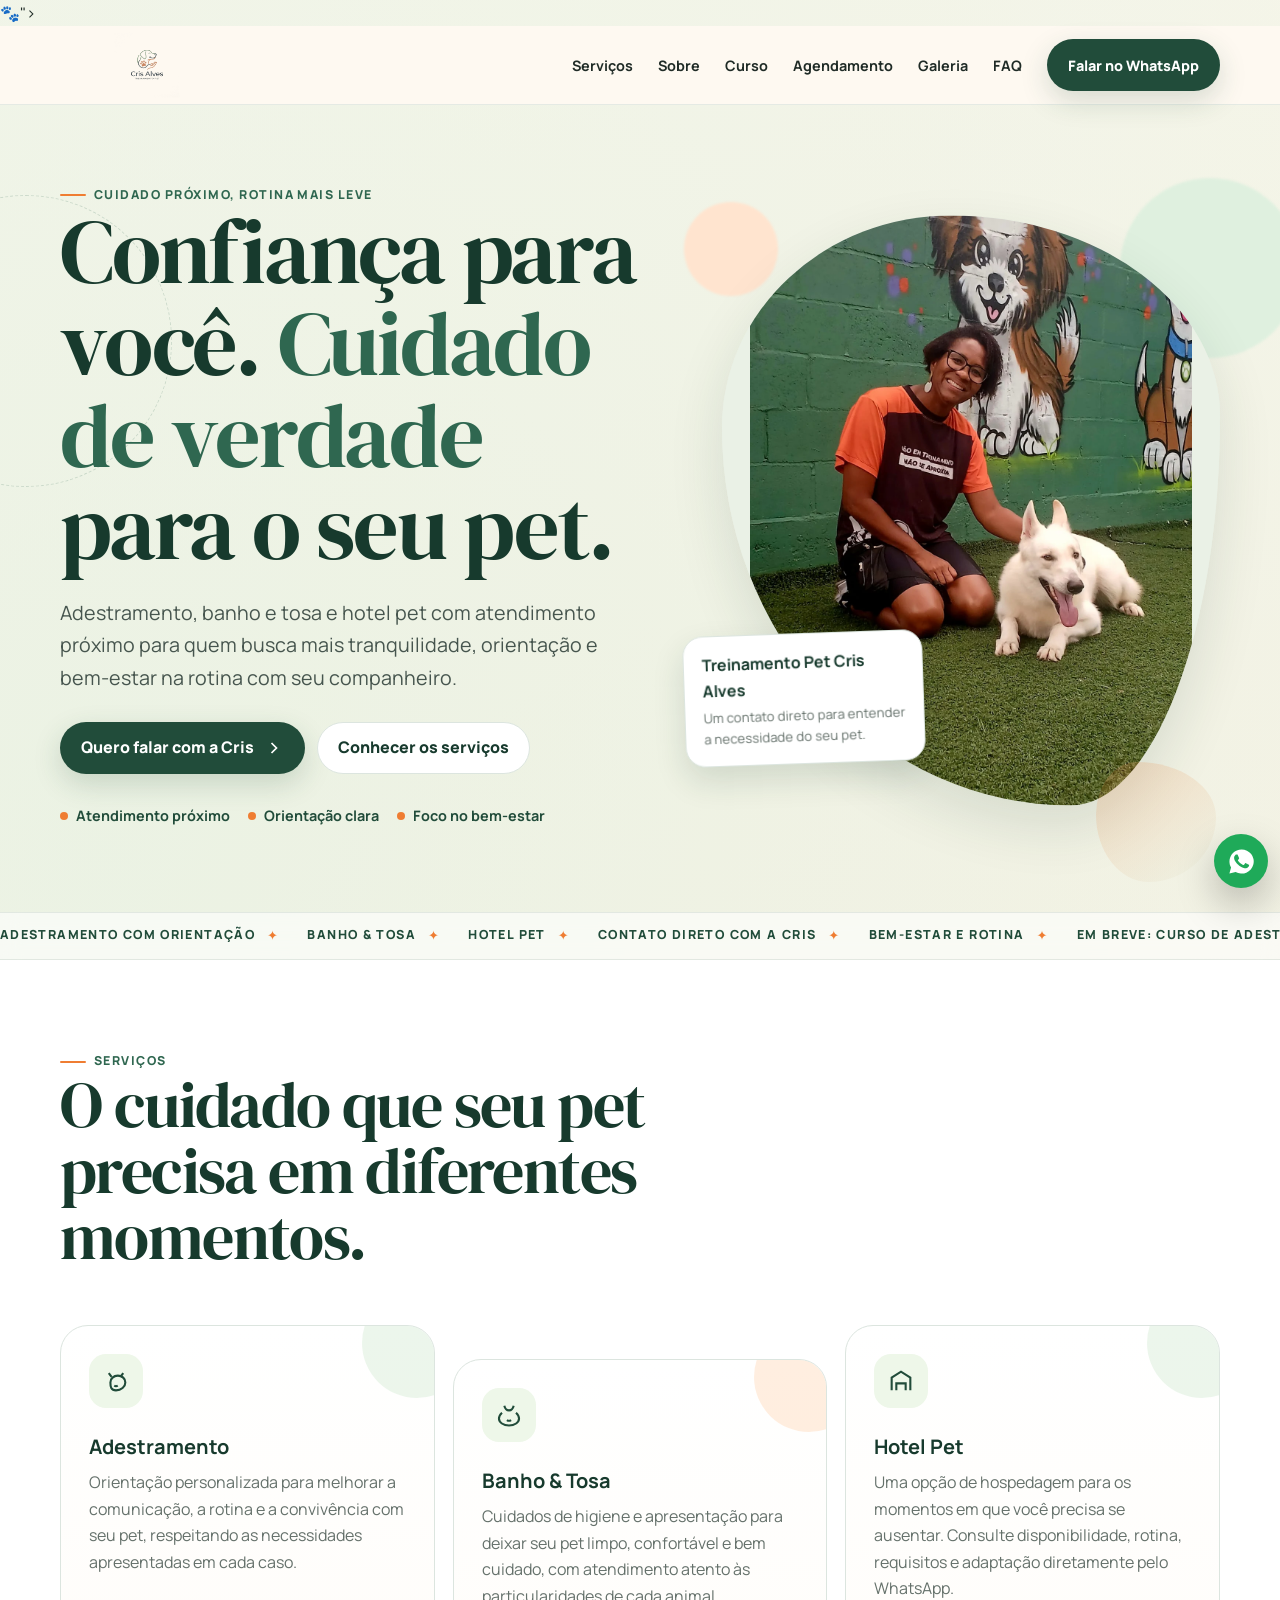
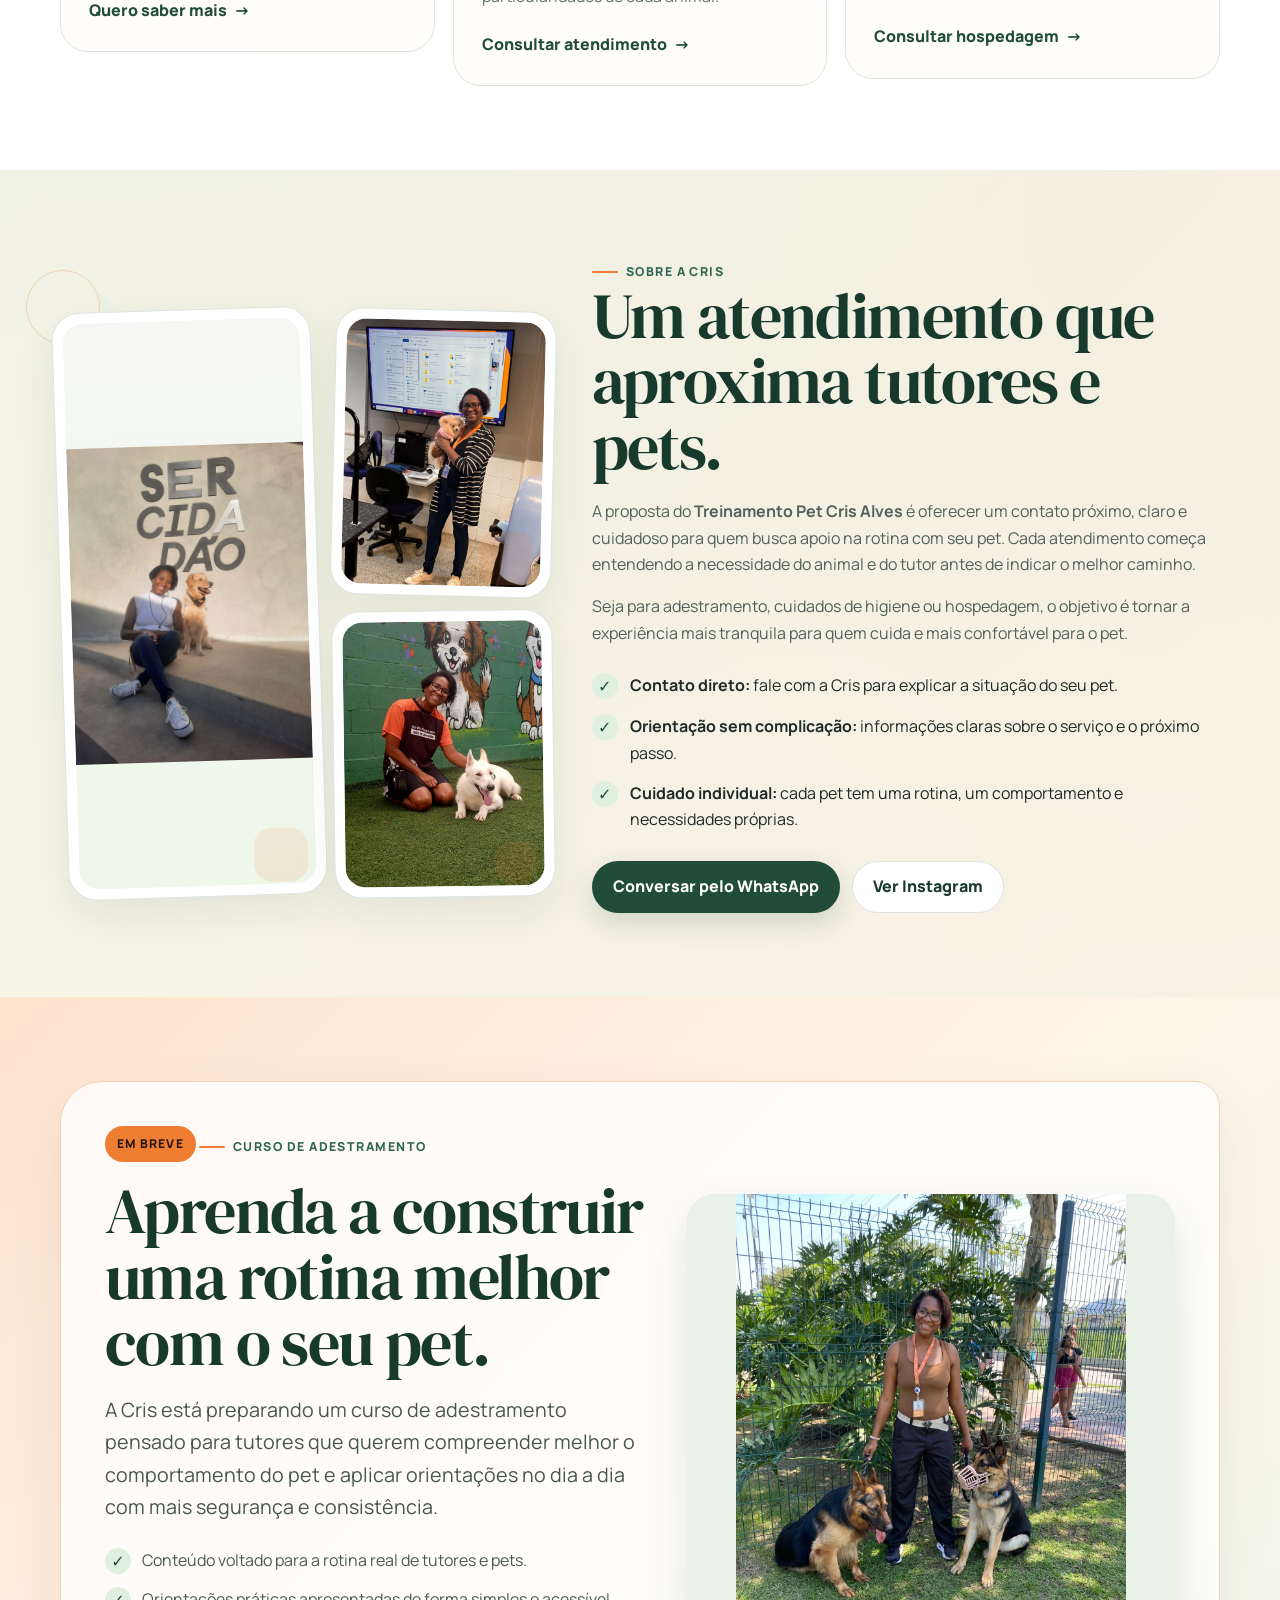
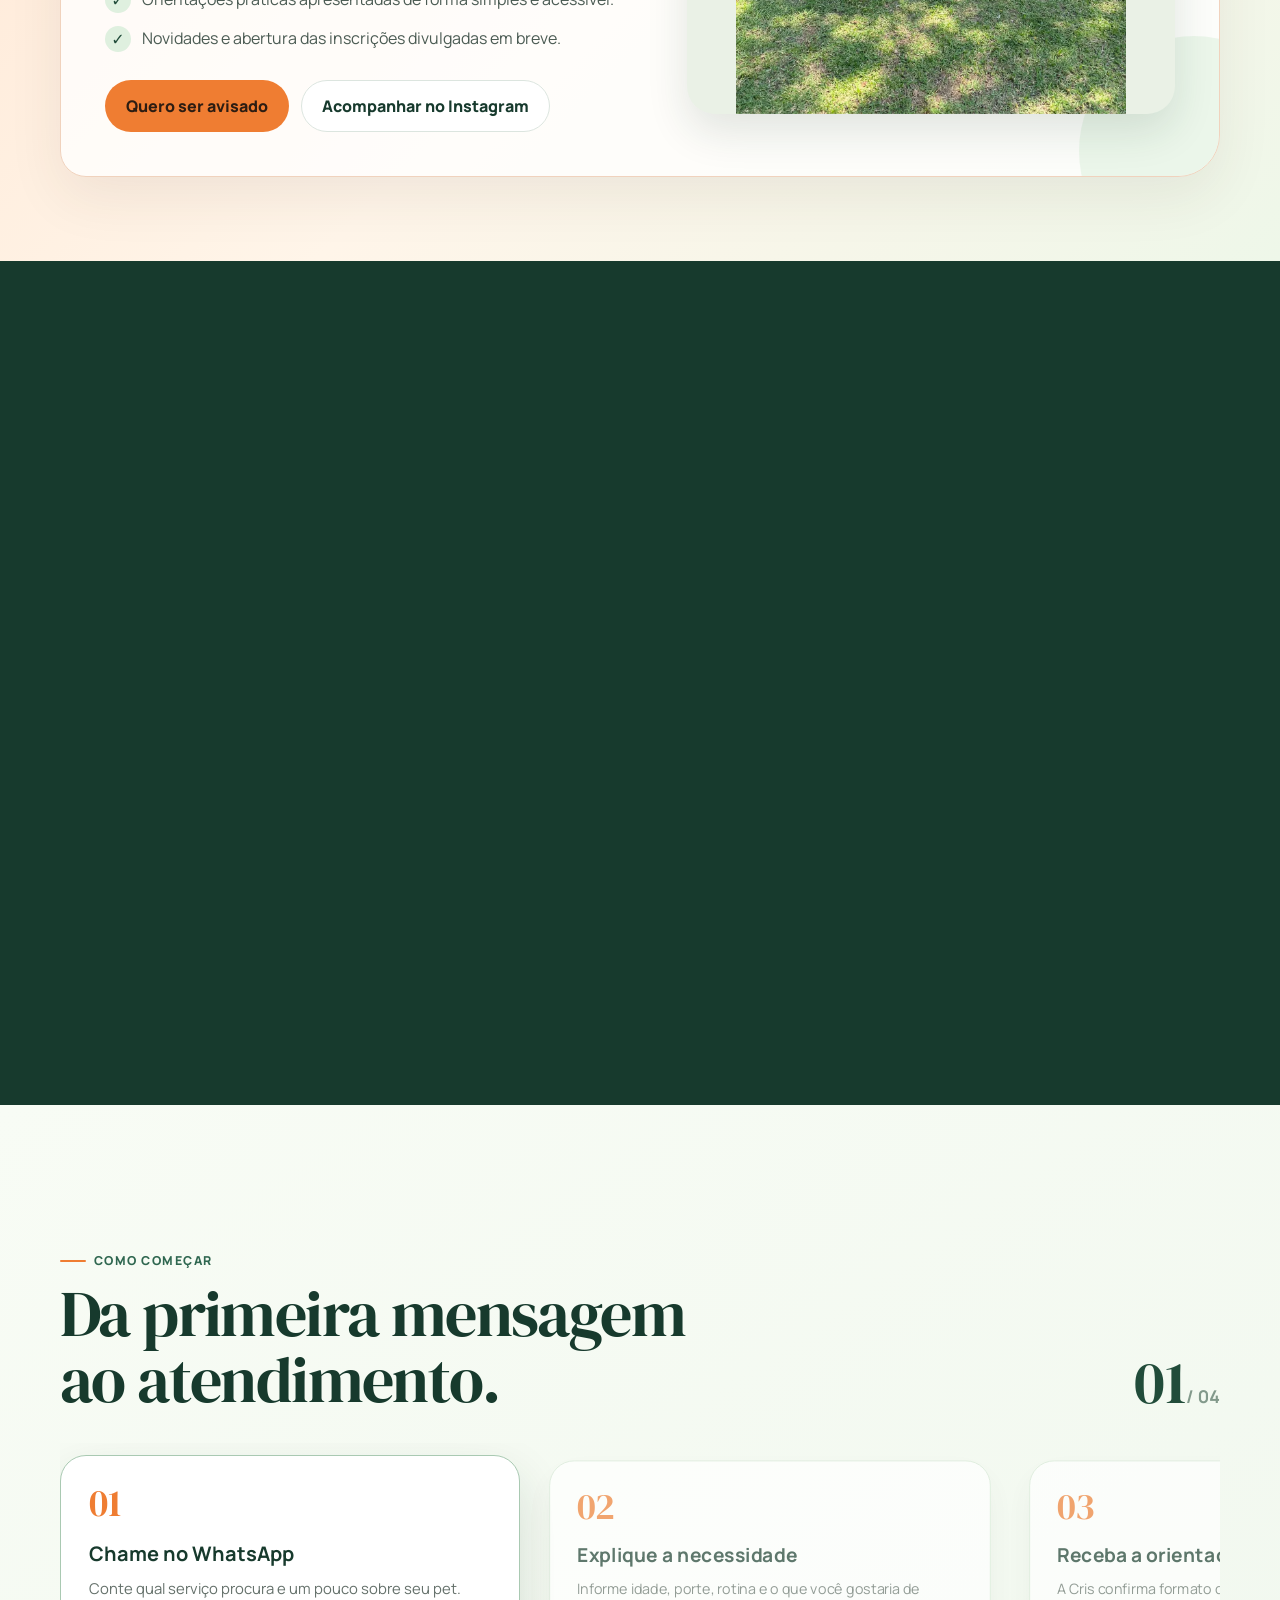
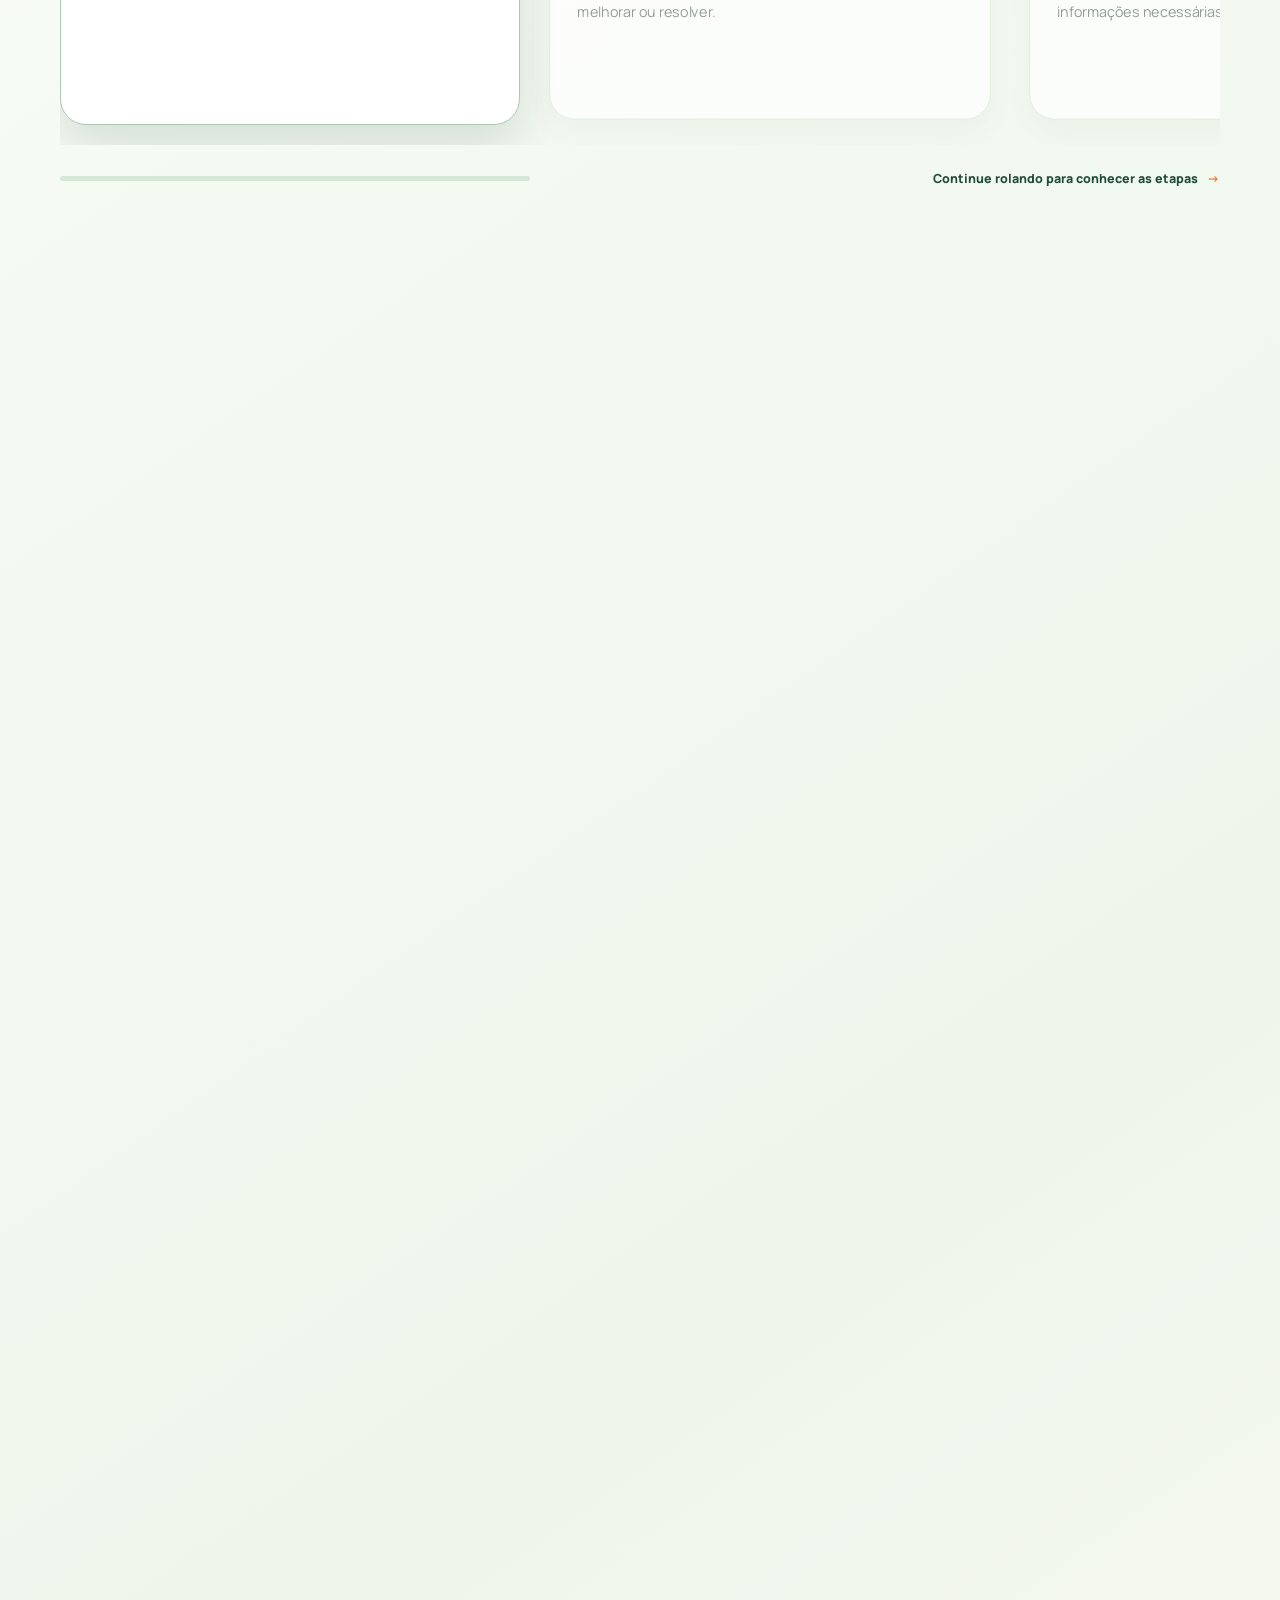
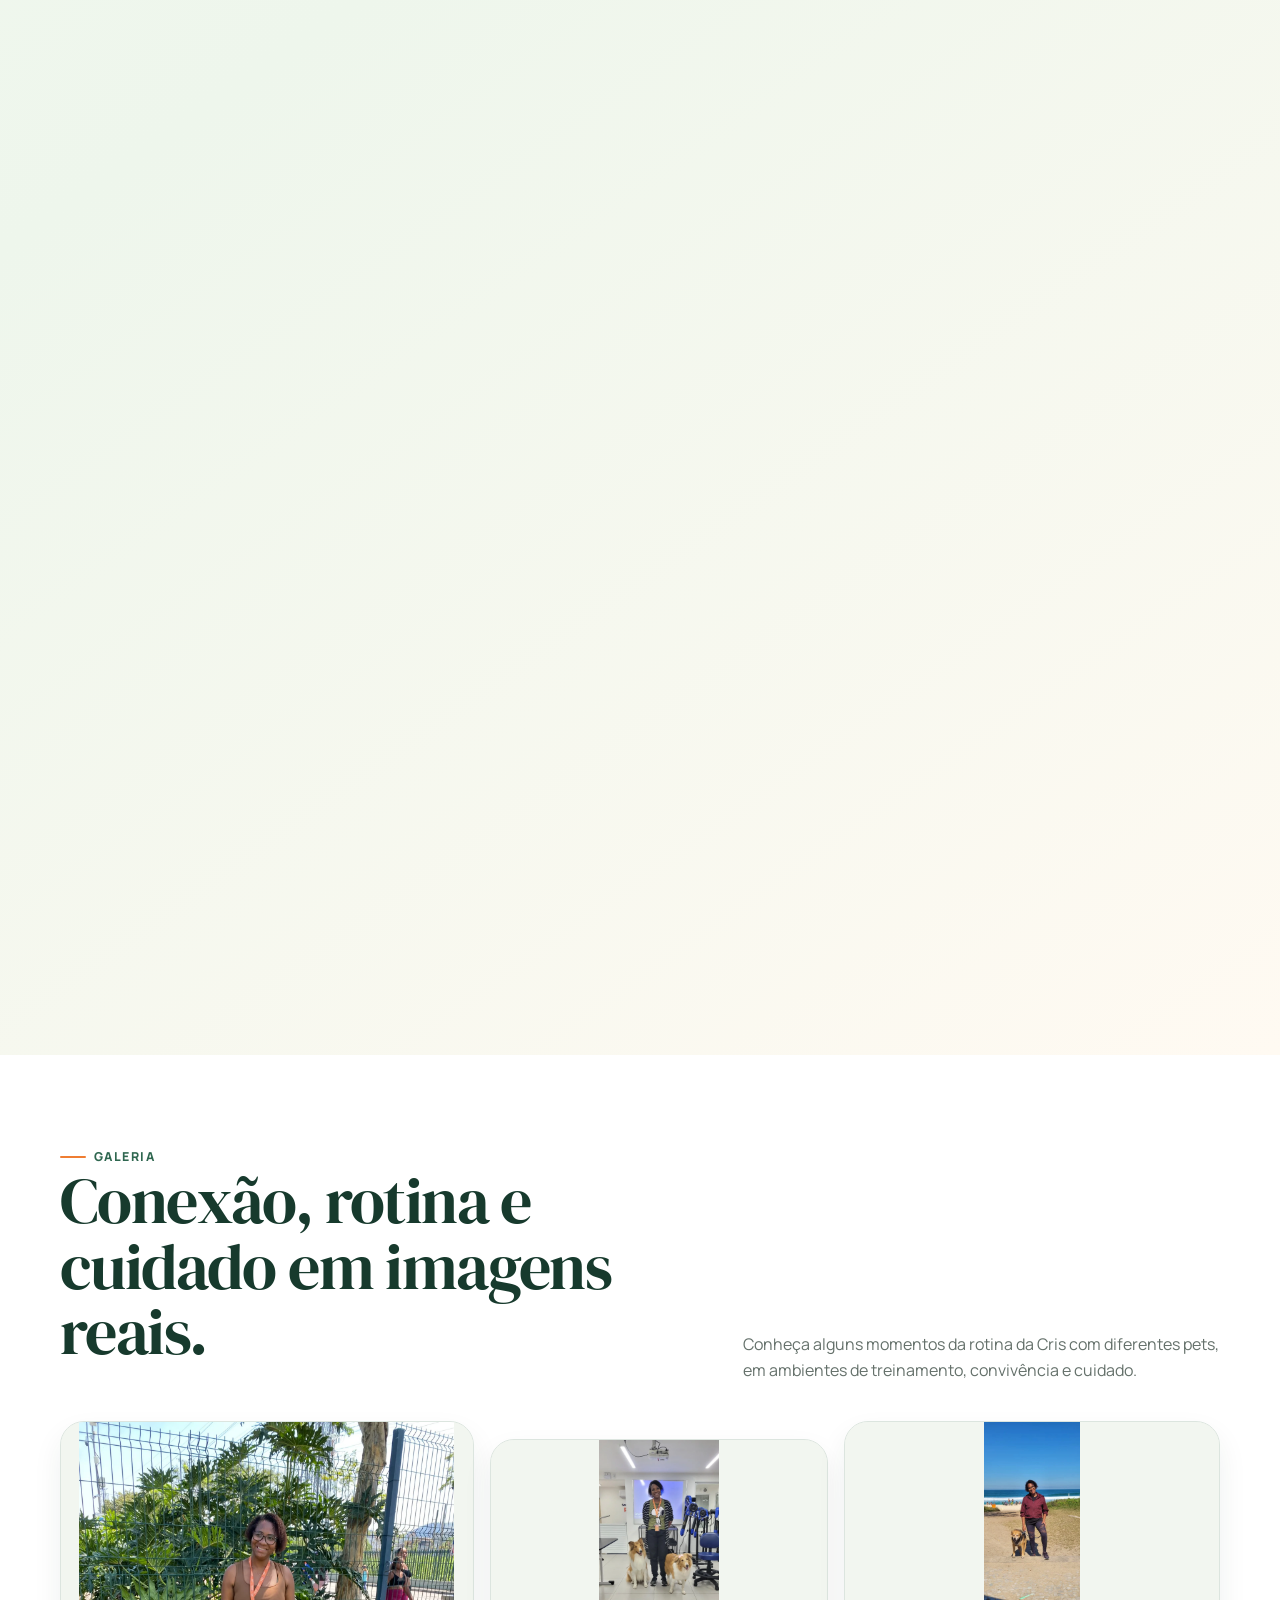
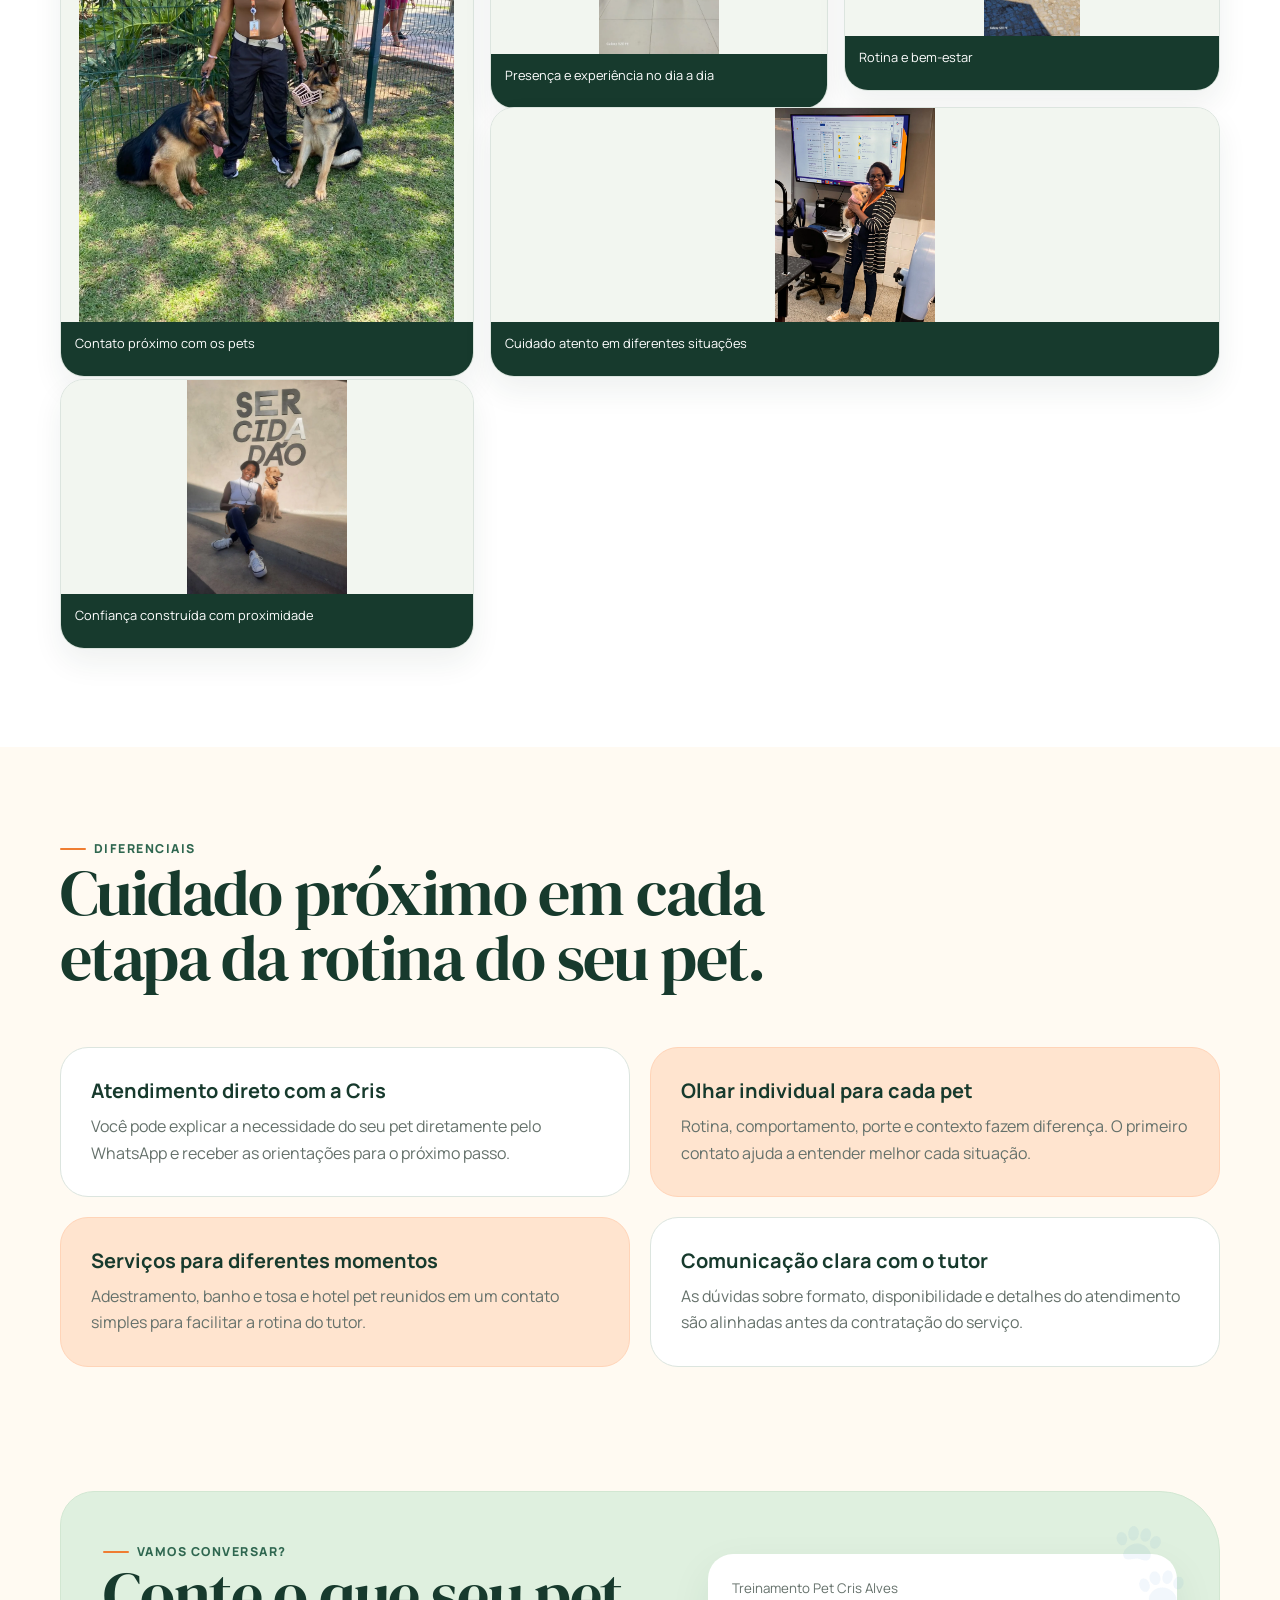
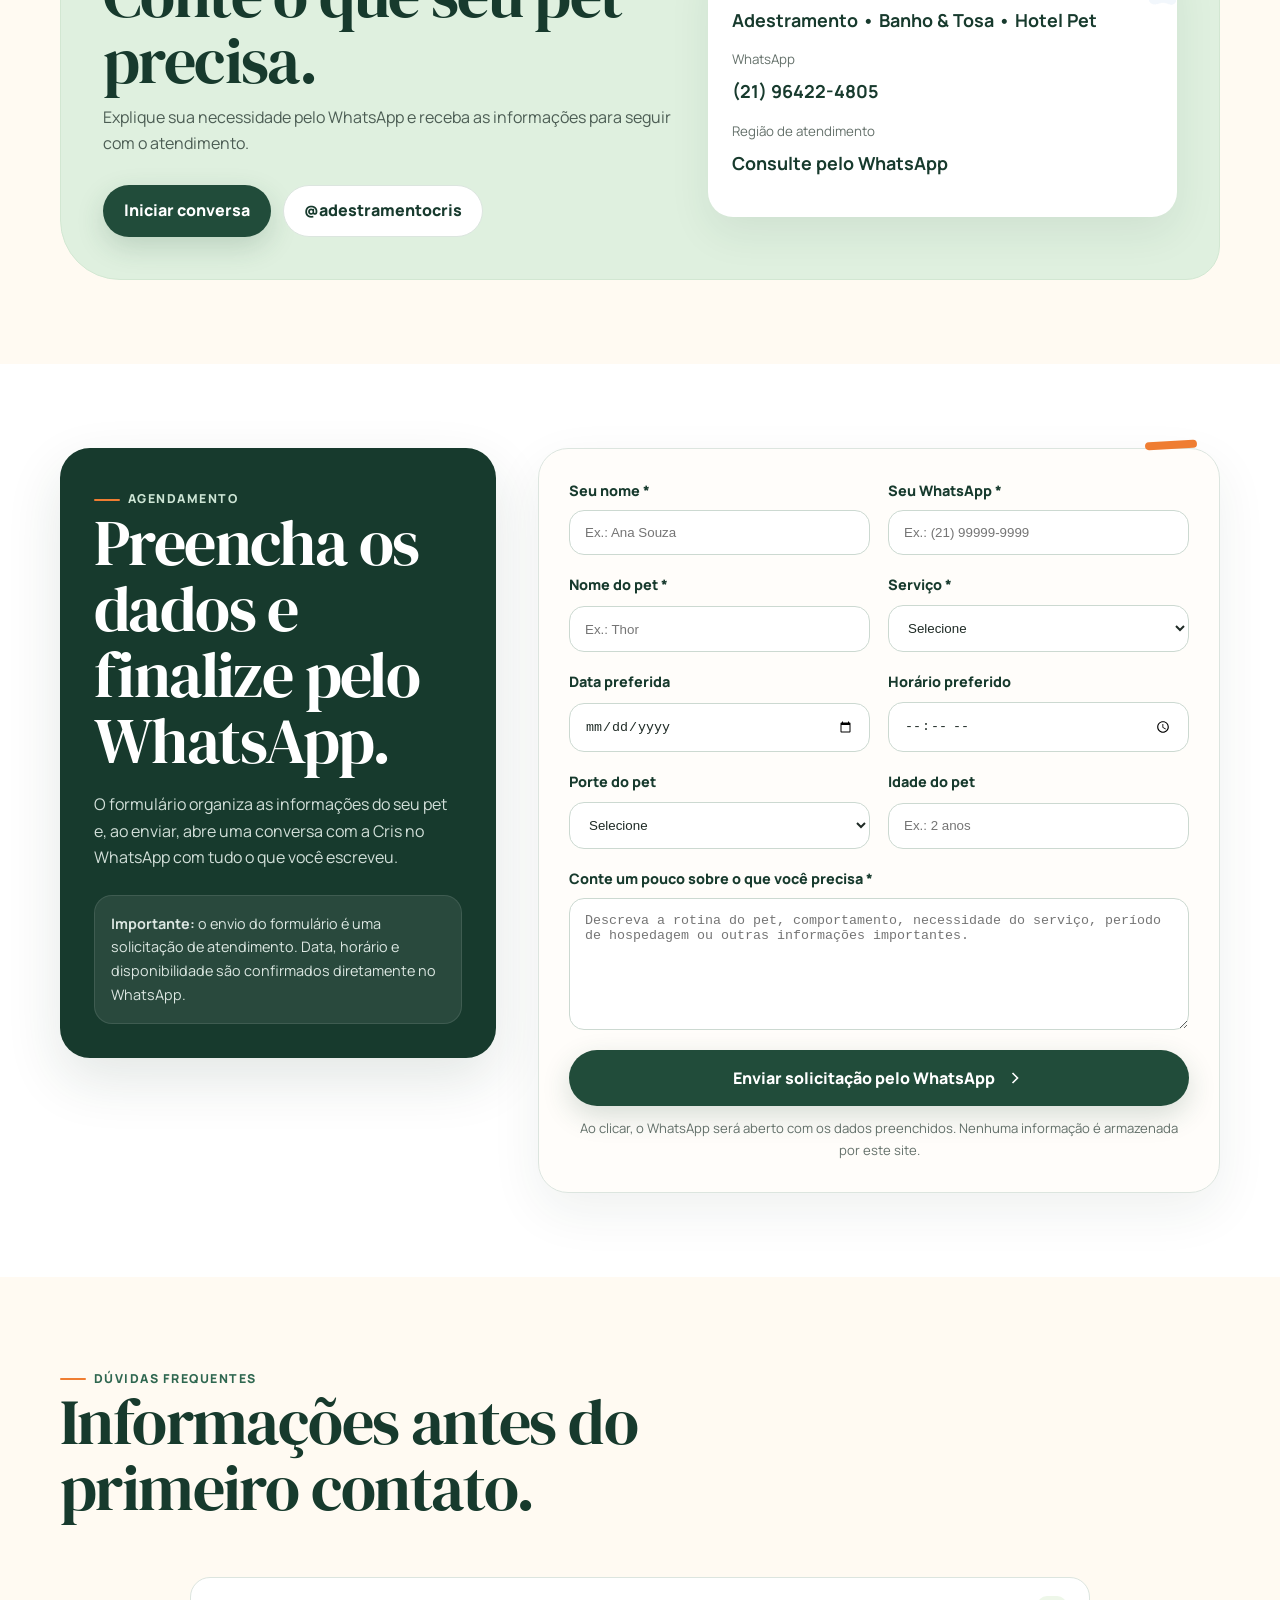
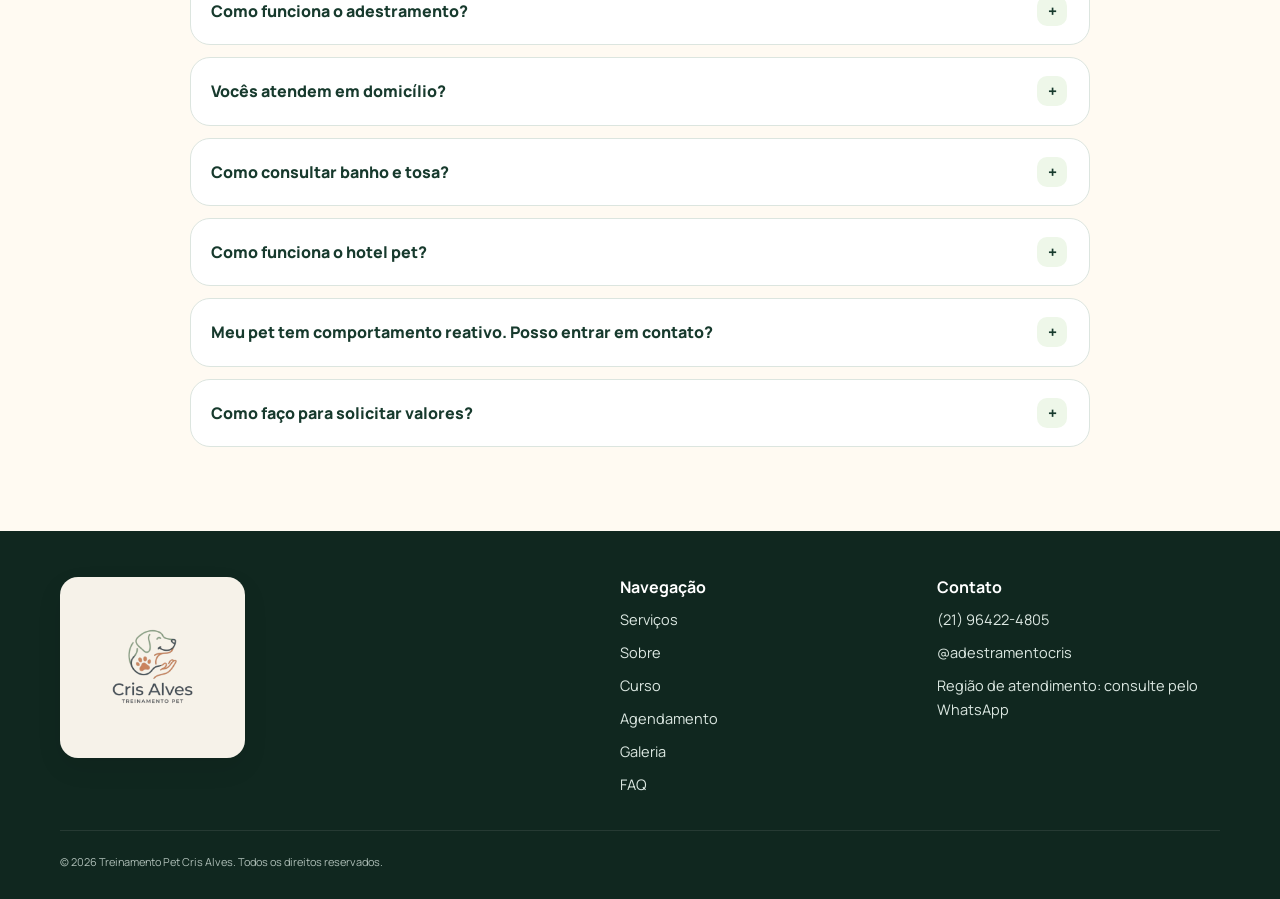
==== commit 23ebc466: "add musica no video e mudança no favicon" ====
--- a/index.html
+++ b/index.html
@@ -15,7 +15,9 @@
   <link rel="preconnect" href="https://fonts.gstatic.com" crossorigin>
   <link href="https://fonts.googleapis.com/css2?family=DM+Serif+Display&family=Manrope:wght@400;500;600;700;800&display=swap" rel="stylesheet">
   <link rel="preload" as="image" href="assets/logo-cris-alves-transparente.webp">
-  <link rel="icon" href="data:image/svg+xml,<svg xmlns='http://www.w3.org/2000/svg' viewBox='0 0 64 64'><rect width='64' height='64' rx='16' fill='%23214c3a'/><text x='32' y='43' font-size='34' text-anchor='middle'>🐾</text></svg>">
+  <link rel="icon" type="image/png" sizes="192x192" href="assets/favicon-cris-alves.png">
+  <link rel="icon" type="image/x-icon" href="assets/favicon-cris-alves.ico">
+  <link rel="apple-touch-icon" sizes="180x180" href="assets/apple-touch-icon.png"><rect width='64' height='64' rx='16' fill='%23214c3a'/><text x='32' y='43' font-size='34' text-anchor='middle'>🐾</text></svg>">
 
   <style>
     :root{
@@ -1751,7 +1753,7 @@
 
         <div class="video-frame reveal">
           <video controls playsinline preload="metadata" poster="assets/video-poster.webp">
-            <source src="assets/video-cris.mp4" type="video/mp4">
+            <source src="assets/video-cris.mp4?v=musica-20261019" type="video/mp4">
             Seu navegador não suporta vídeo HTML5.
           </video>
         </div>
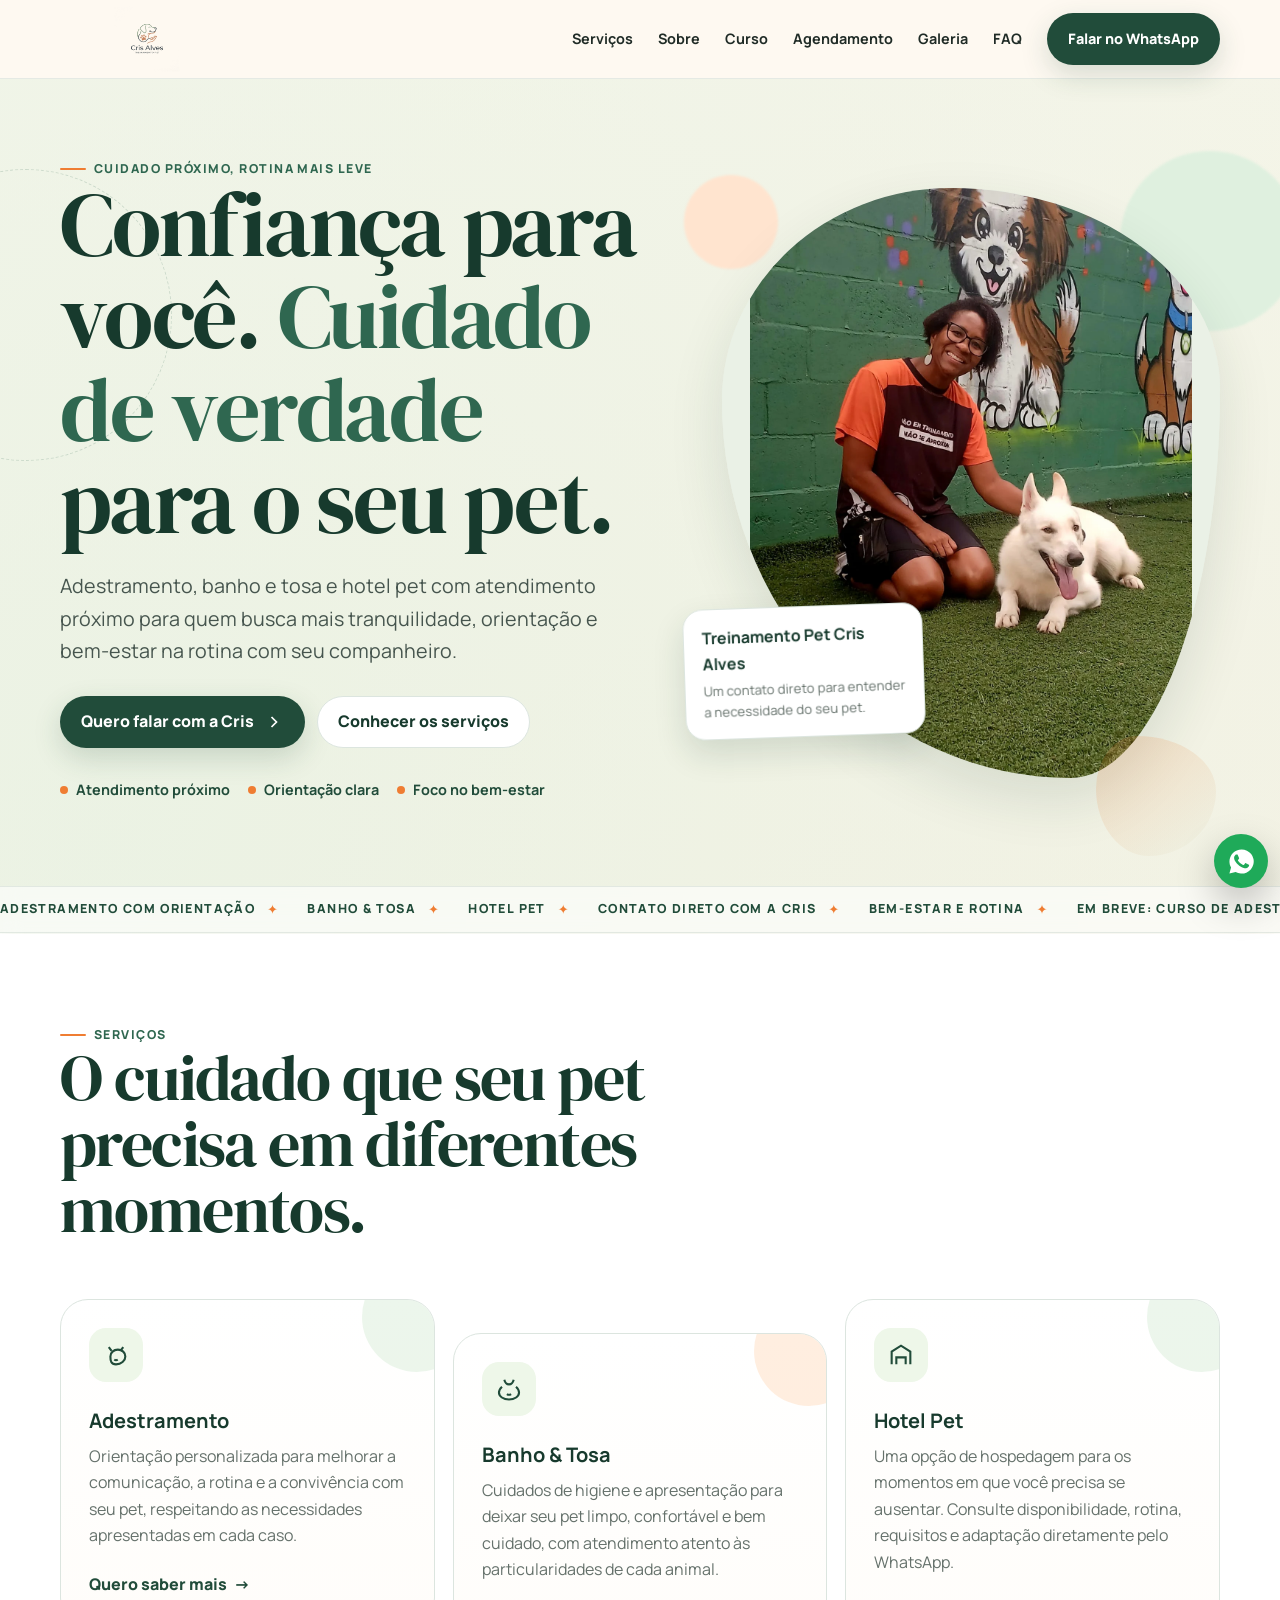
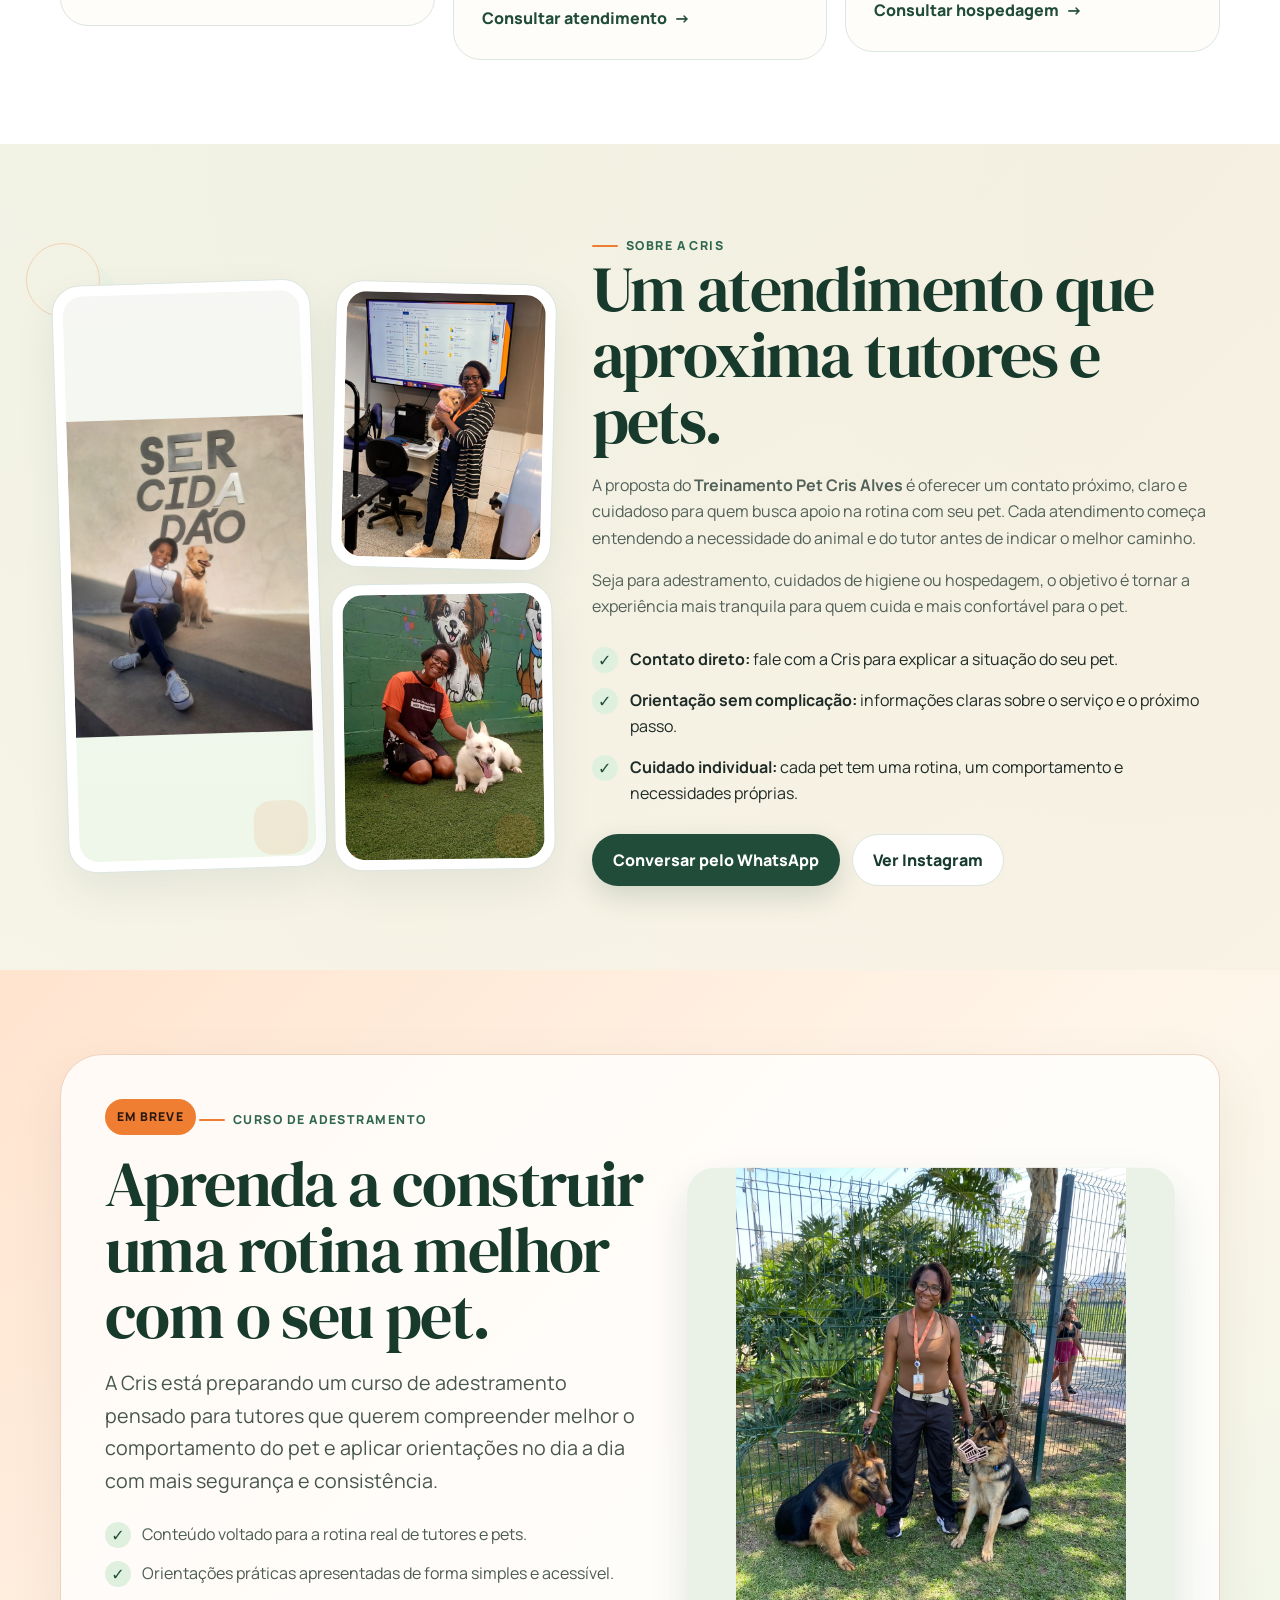
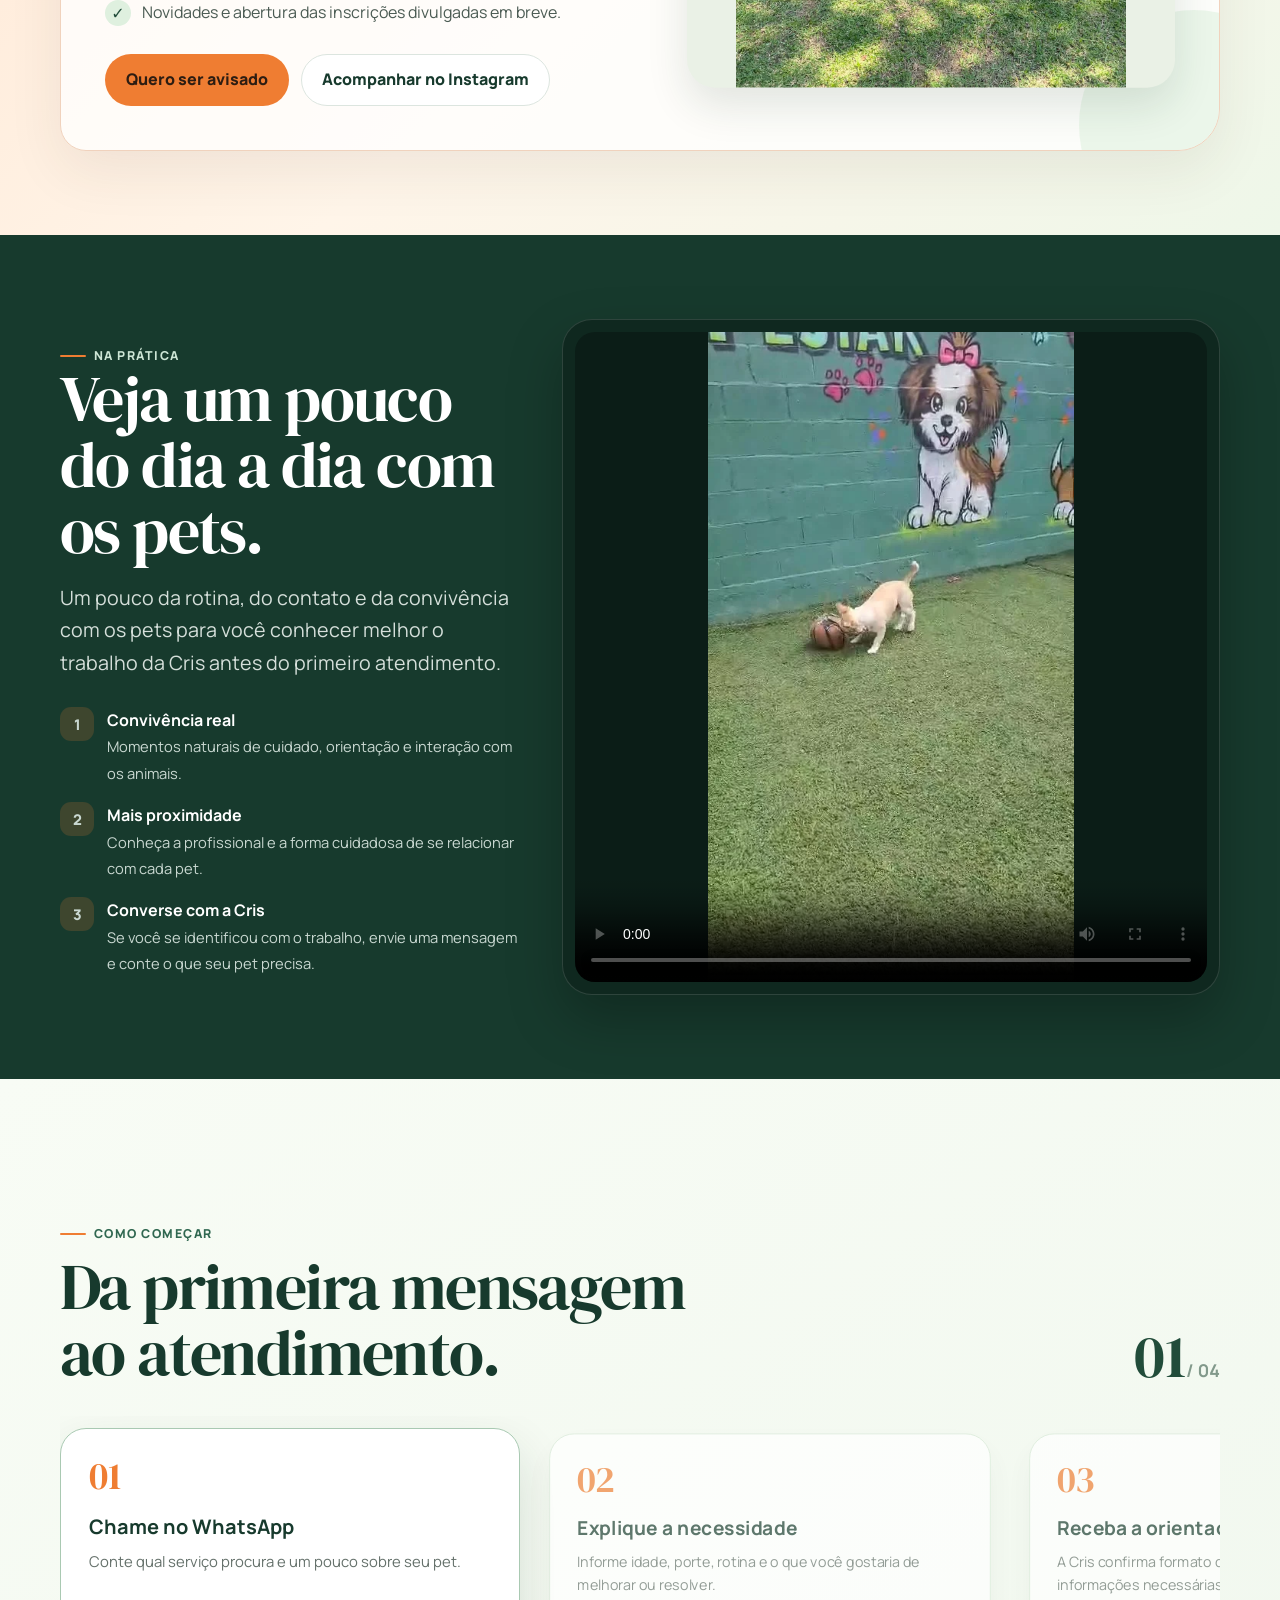
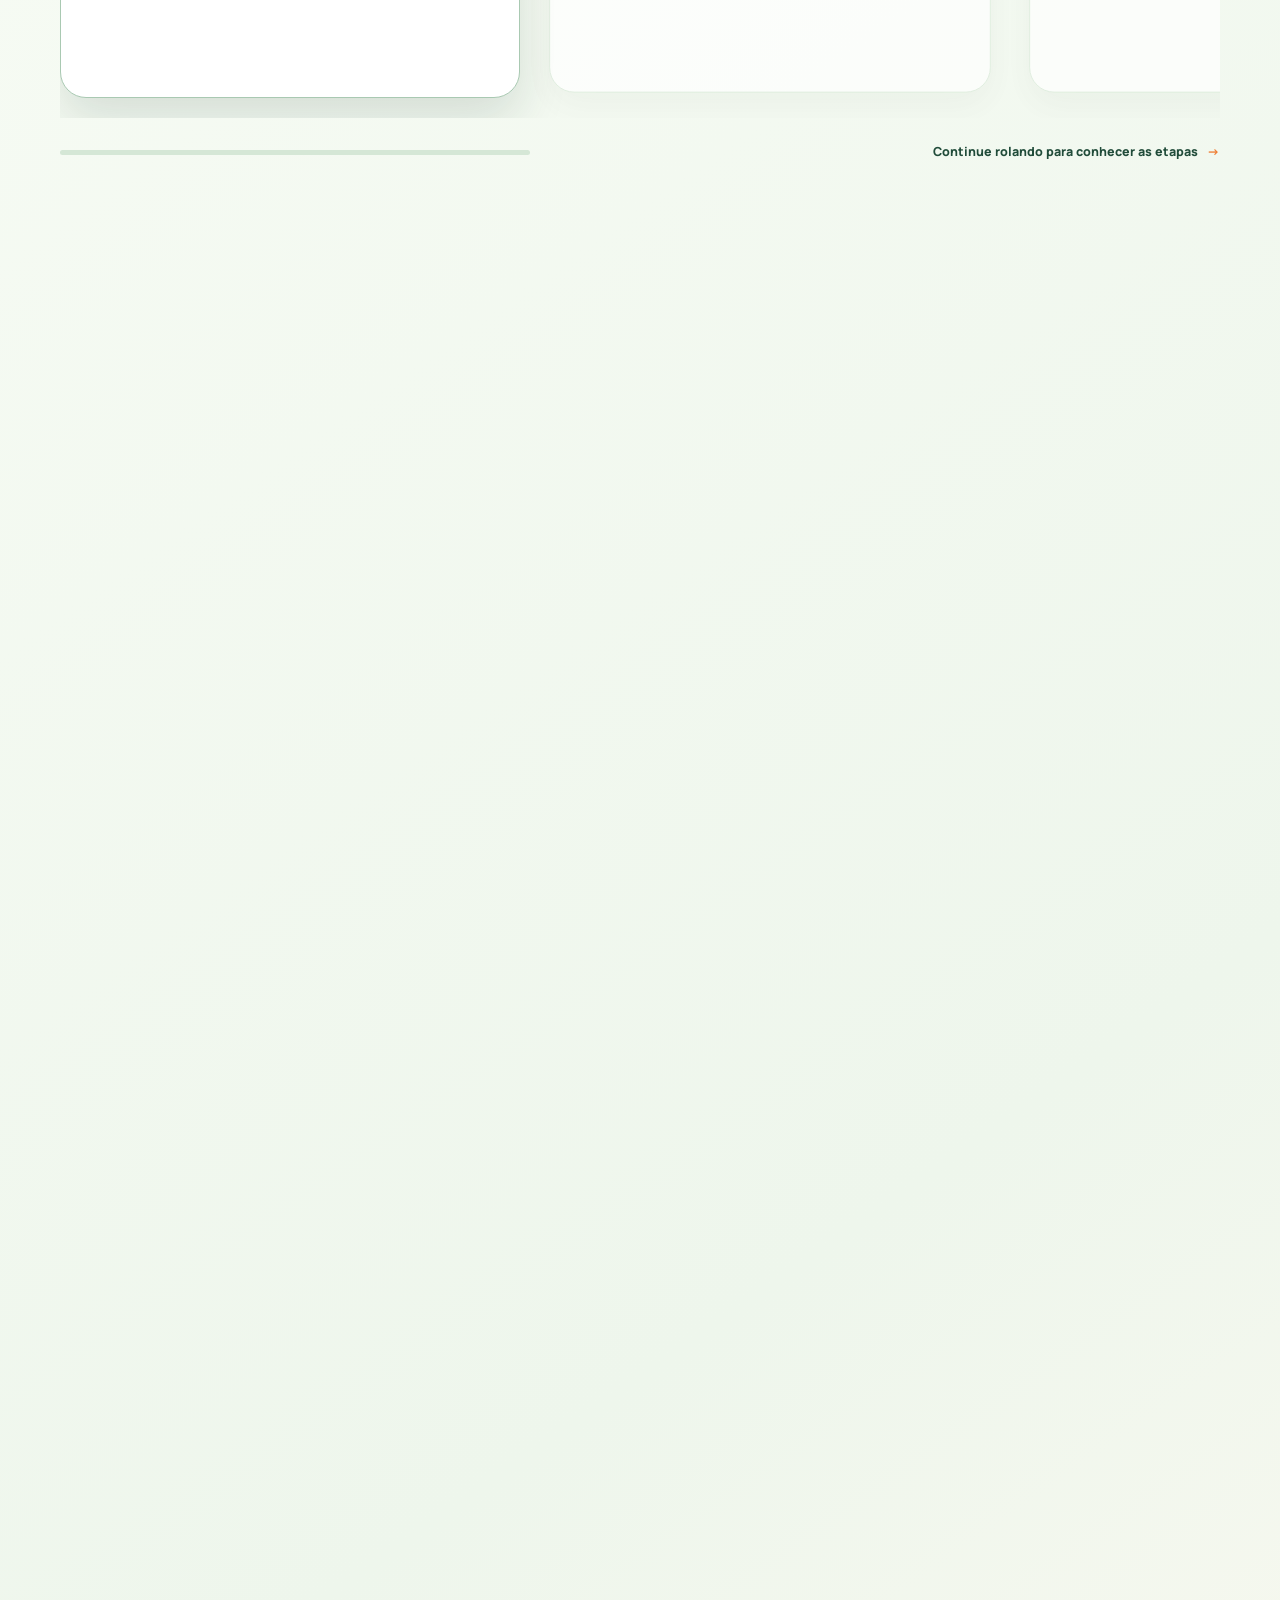
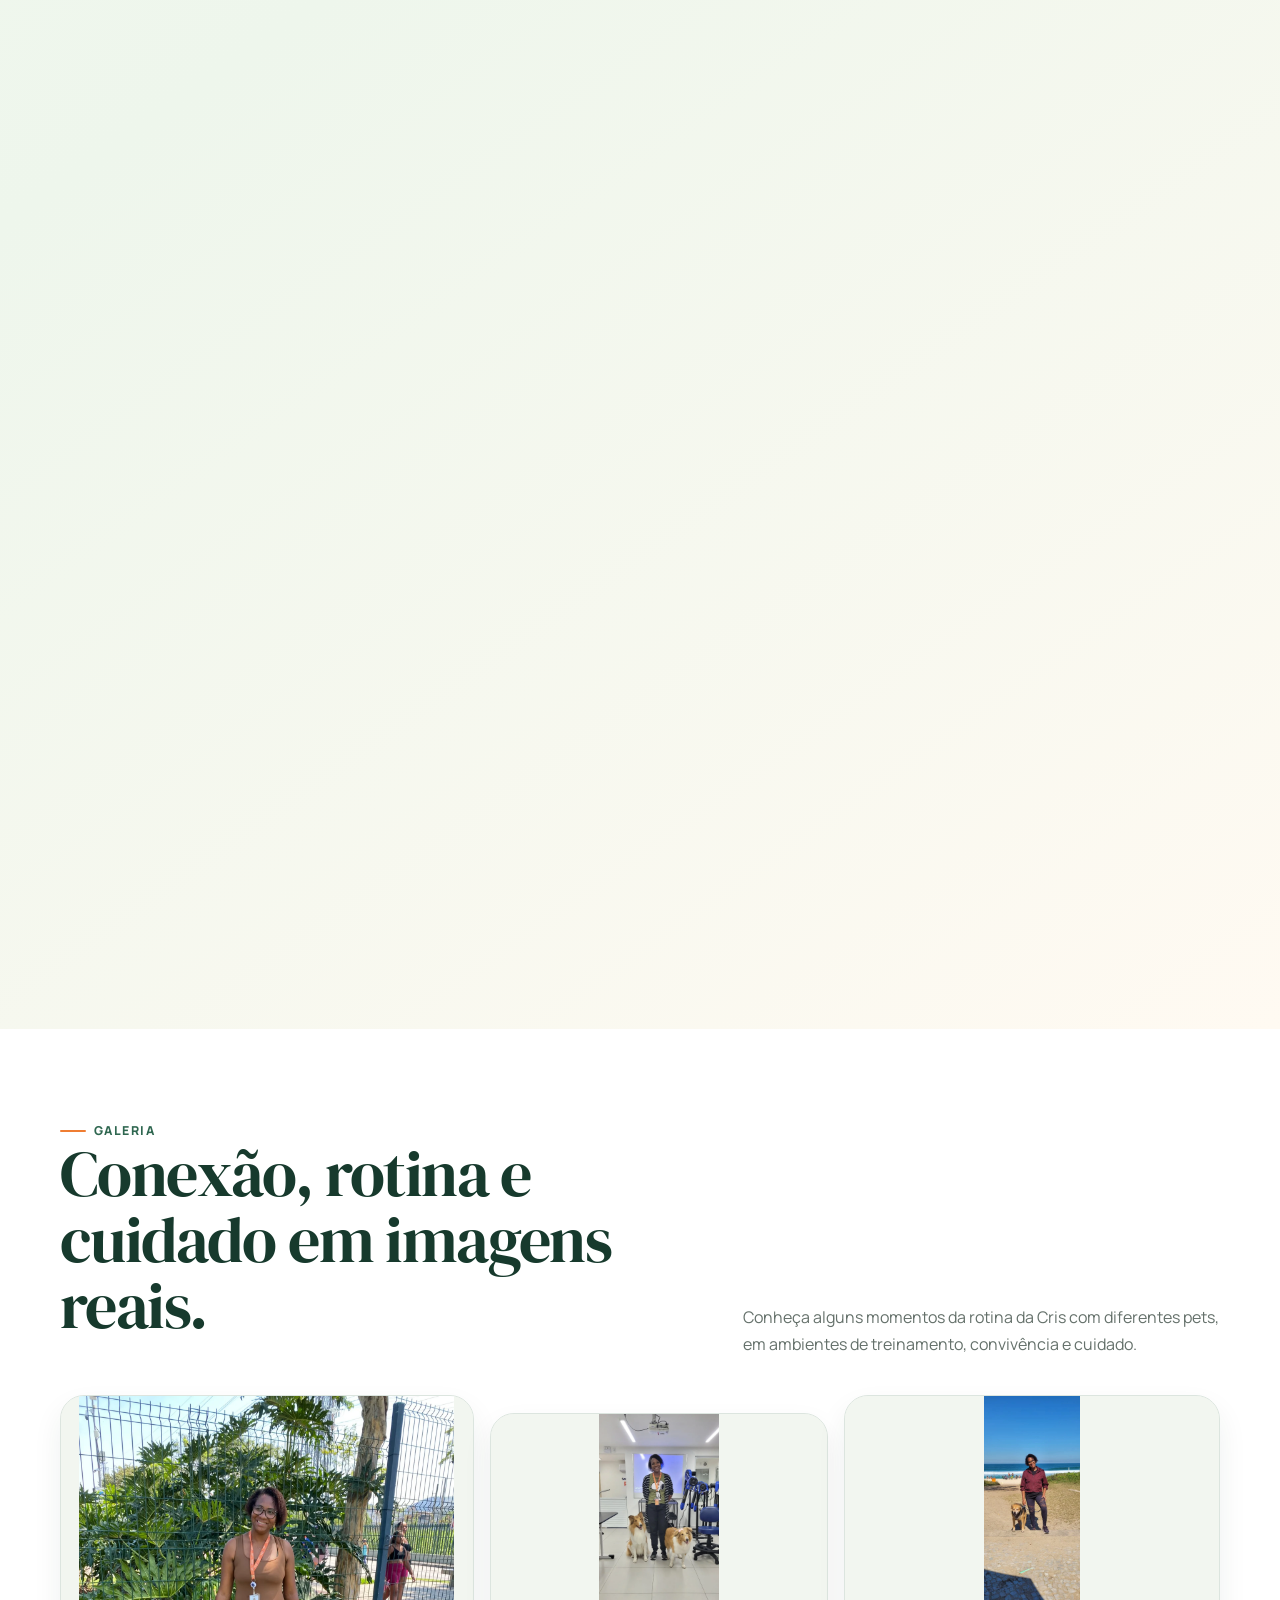
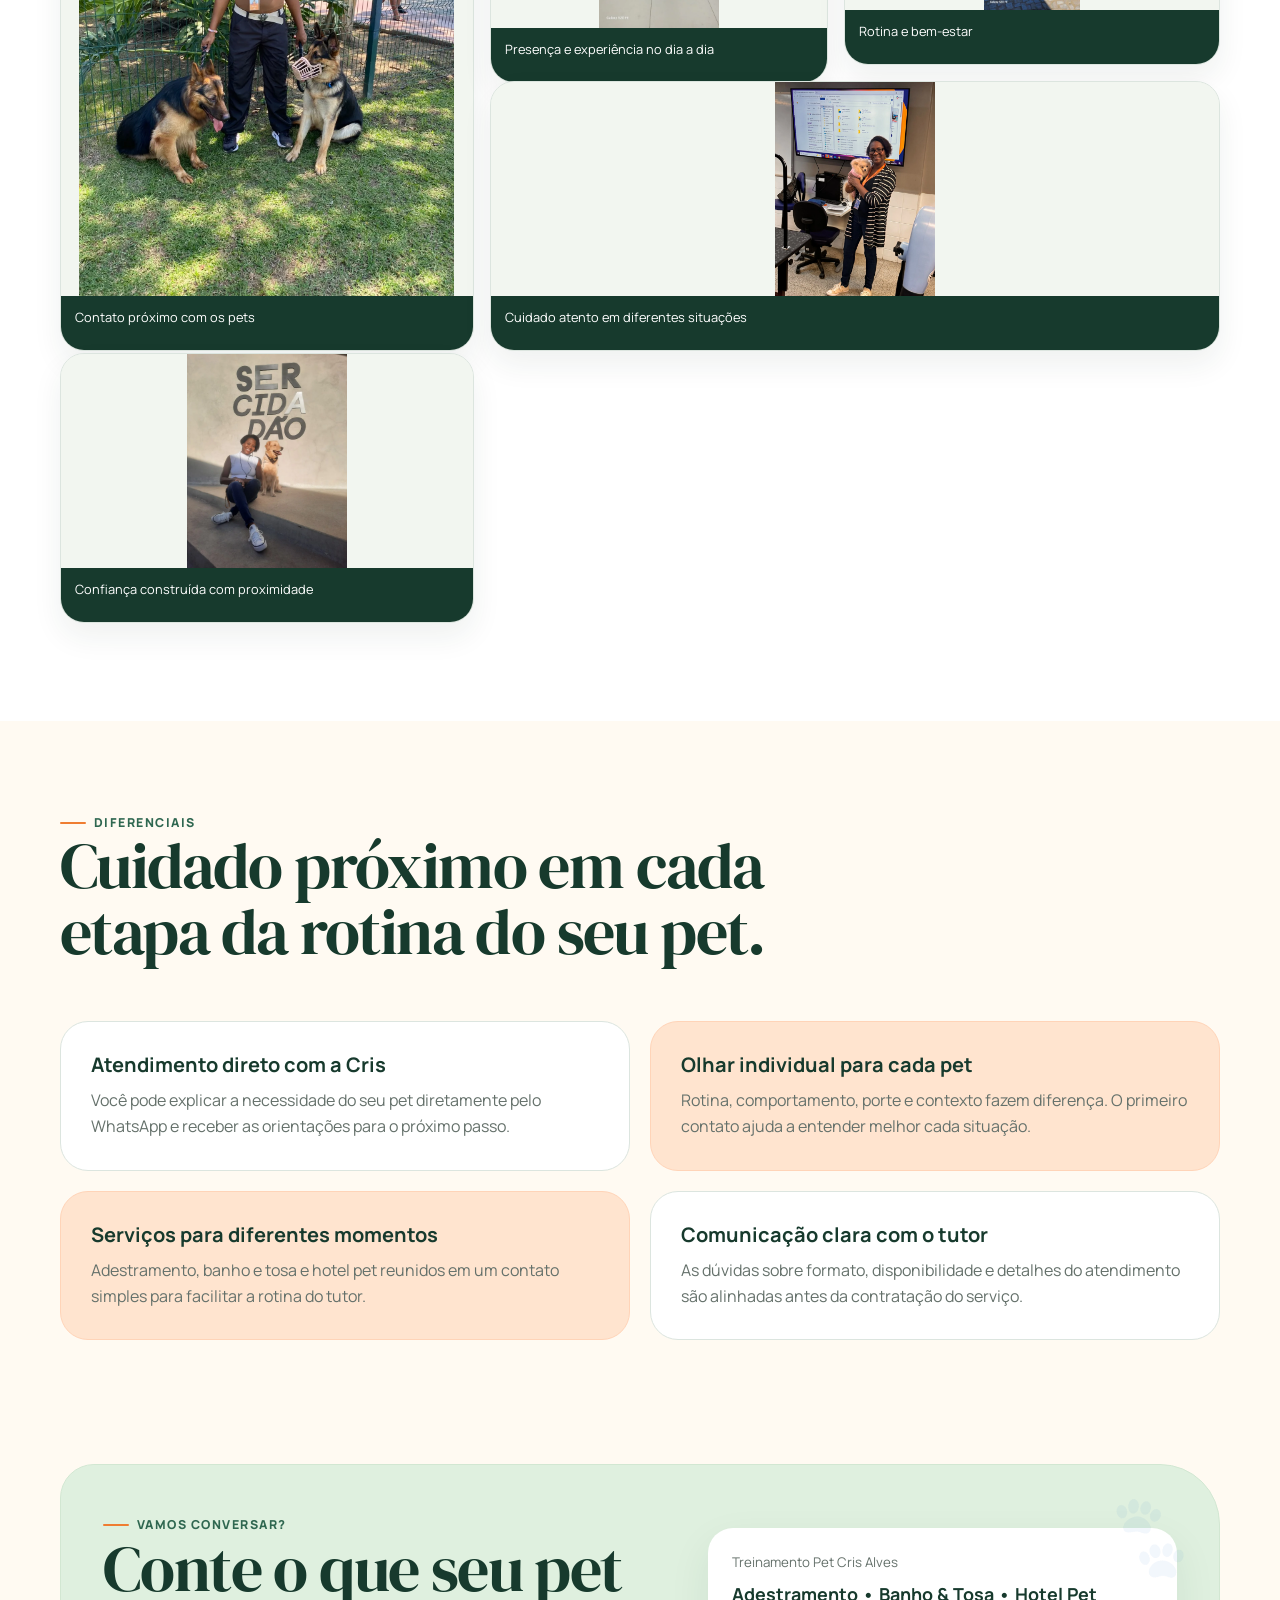
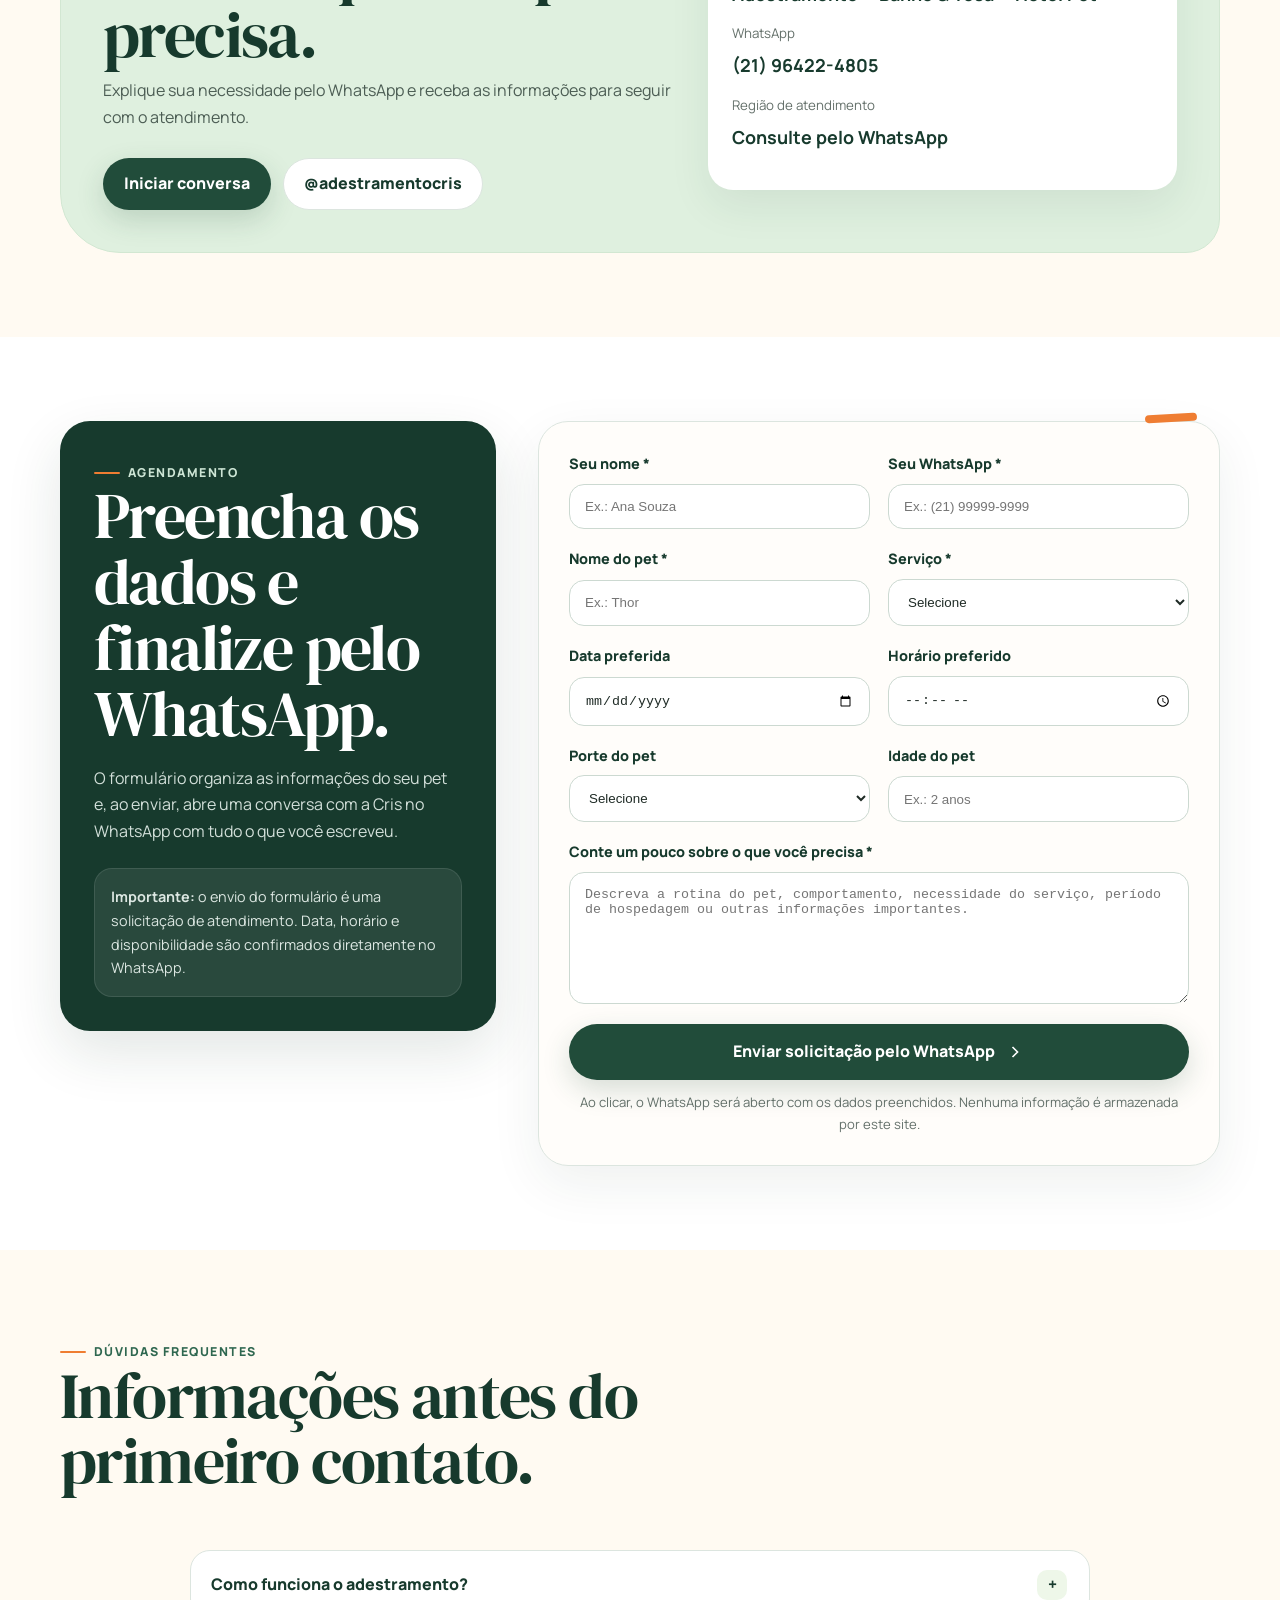
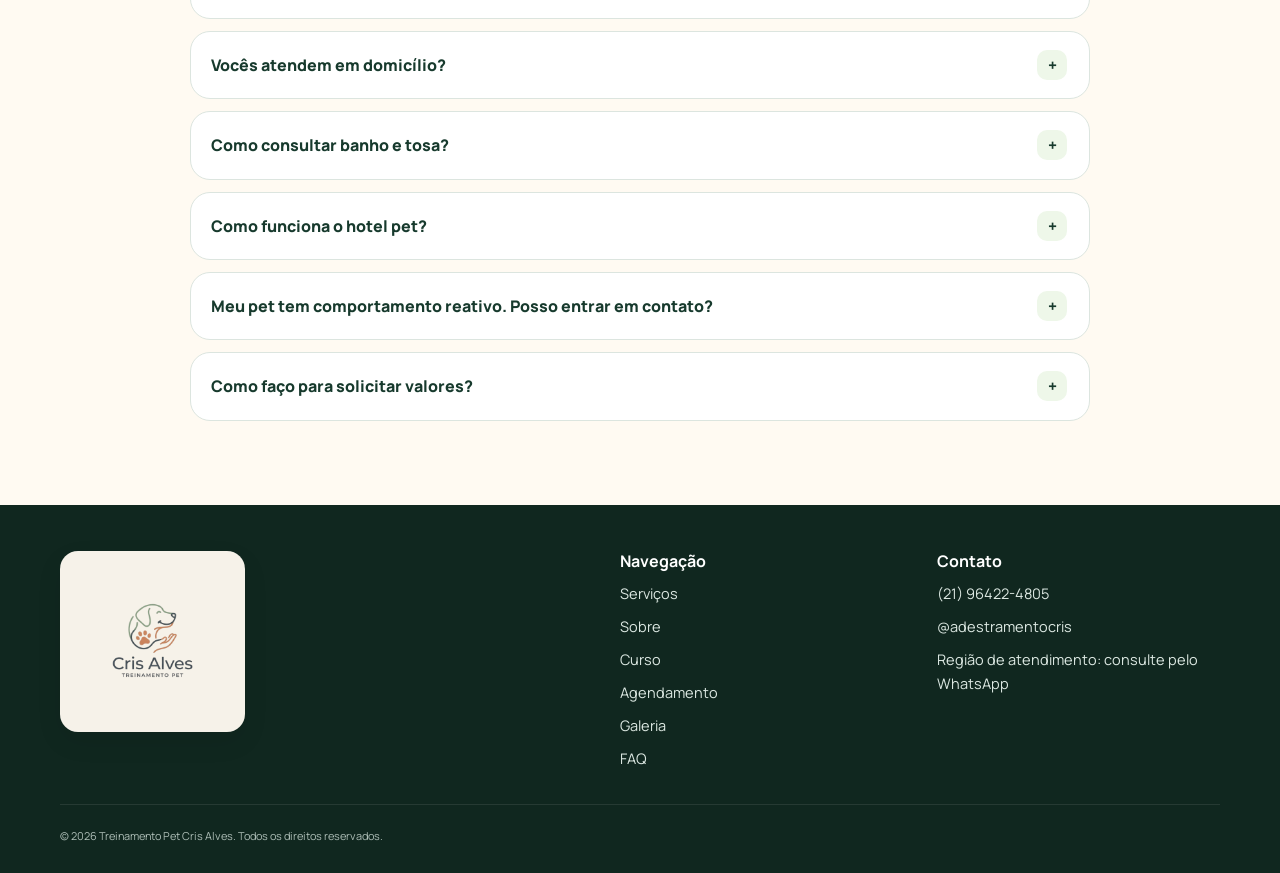
==== commit ee914fbc: "ajustes no responsivo do celular" ====
--- a/index.html
+++ b/index.html
@@ -17,7 +17,7 @@
   <link rel="preload" as="image" href="assets/logo-cris-alves-transparente.webp">
   <link rel="icon" type="image/png" sizes="192x192" href="assets/favicon-cris-alves.png">
   <link rel="icon" type="image/x-icon" href="assets/favicon-cris-alves.ico">
-  <link rel="apple-touch-icon" sizes="180x180" href="assets/apple-touch-icon.png"><rect width='64' height='64' rx='16' fill='%23214c3a'/><text x='32' y='43' font-size='34' text-anchor='middle'>🐾</text></svg>">
+  <link rel="apple-touch-icon" sizes="180x180" href="assets/apple-touch-icon.png">
 
   <style>
     :root{
@@ -148,8 +148,31 @@
     .nav-links{display:flex;align-items:center;gap:25px;font-weight:700;font-size:.9rem}
     .nav-links a:not(.btn):hover{color:var(--green-700)}
     .menu-btn{
-      display:none;width:44px;height:44px;border-radius:14px;border:1px solid var(--line);
-      background:var(--white);color:var(--green-900);align-items:center;justify-content:center
+      display:none;
+      flex:0 0 44px;
+      width:44px;
+      height:44px;
+      padding:0;
+      border:1px solid var(--line);
+      border-radius:14px;
+      background:var(--white);
+      color:var(--green-900);
+      align-items:center;
+      justify-content:center;
+      line-height:1;
+      cursor:pointer;
+    }
+    .menu-btn svg{
+      display:block;
+      flex:0 0 24px;
+      width:24px;
+      height:24px;
+      max-width:24px;
+      max-height:24px;
+    }
+    .menu-btn:focus-visible{
+      outline:3px solid var(--orange);
+      outline-offset:3px;
     }
 
     /* Hero */
@@ -832,7 +855,7 @@
       .nav-links.open{display:flex}
       .nav-links a:not(.btn){padding:12px 10px}
       .nav-links .btn{margin-top:6px}
-      .menu-btn{display:flex}
+      .menu-btn{display:flex;align-items:center;justify-content:center}
       .nav > .desktop-cta{display:none}
     }
     @media (max-width: 640px){
@@ -1553,8 +1576,17 @@
         <a href="#faq">FAQ</a>
         <a class="btn btn-primary" href="https://wa.me/5521964224805?text=Ol%C3%A1%2C%20Cris!%20Vim%20pelo%20site%20e%20gostaria%20de%20saber%20mais%20sobre%20os%20servi%C3%A7os%20para%20meu%20pet." target="_blank" rel="noopener">Falar no WhatsApp</a>
       </nav>
-      <button class="menu-btn" id="menuBtn" aria-expanded="false" aria-controls="navLinks" aria-label="Abrir menu">
-        <svg viewBox="0 0 24 24" width="24" height="24" fill="none" stroke="currentColor" stroke-width="2" stroke-linecap="round">
+      <button
+        class="menu-btn"
+        id="menuBtn"
+        type="button"
+        aria-expanded="false"
+        aria-controls="navLinks"
+        aria-label="Abrir menu"
+      >
+        <svg viewBox="0 0 24 24" width="24" height="24"
+             fill="none" stroke="currentColor" stroke-width="2"
+             stroke-linecap="round" aria-hidden="true" focusable="false">
           <path d="M4 7h16M4 12h16M4 17h16"/>
         </svg>
       </button>
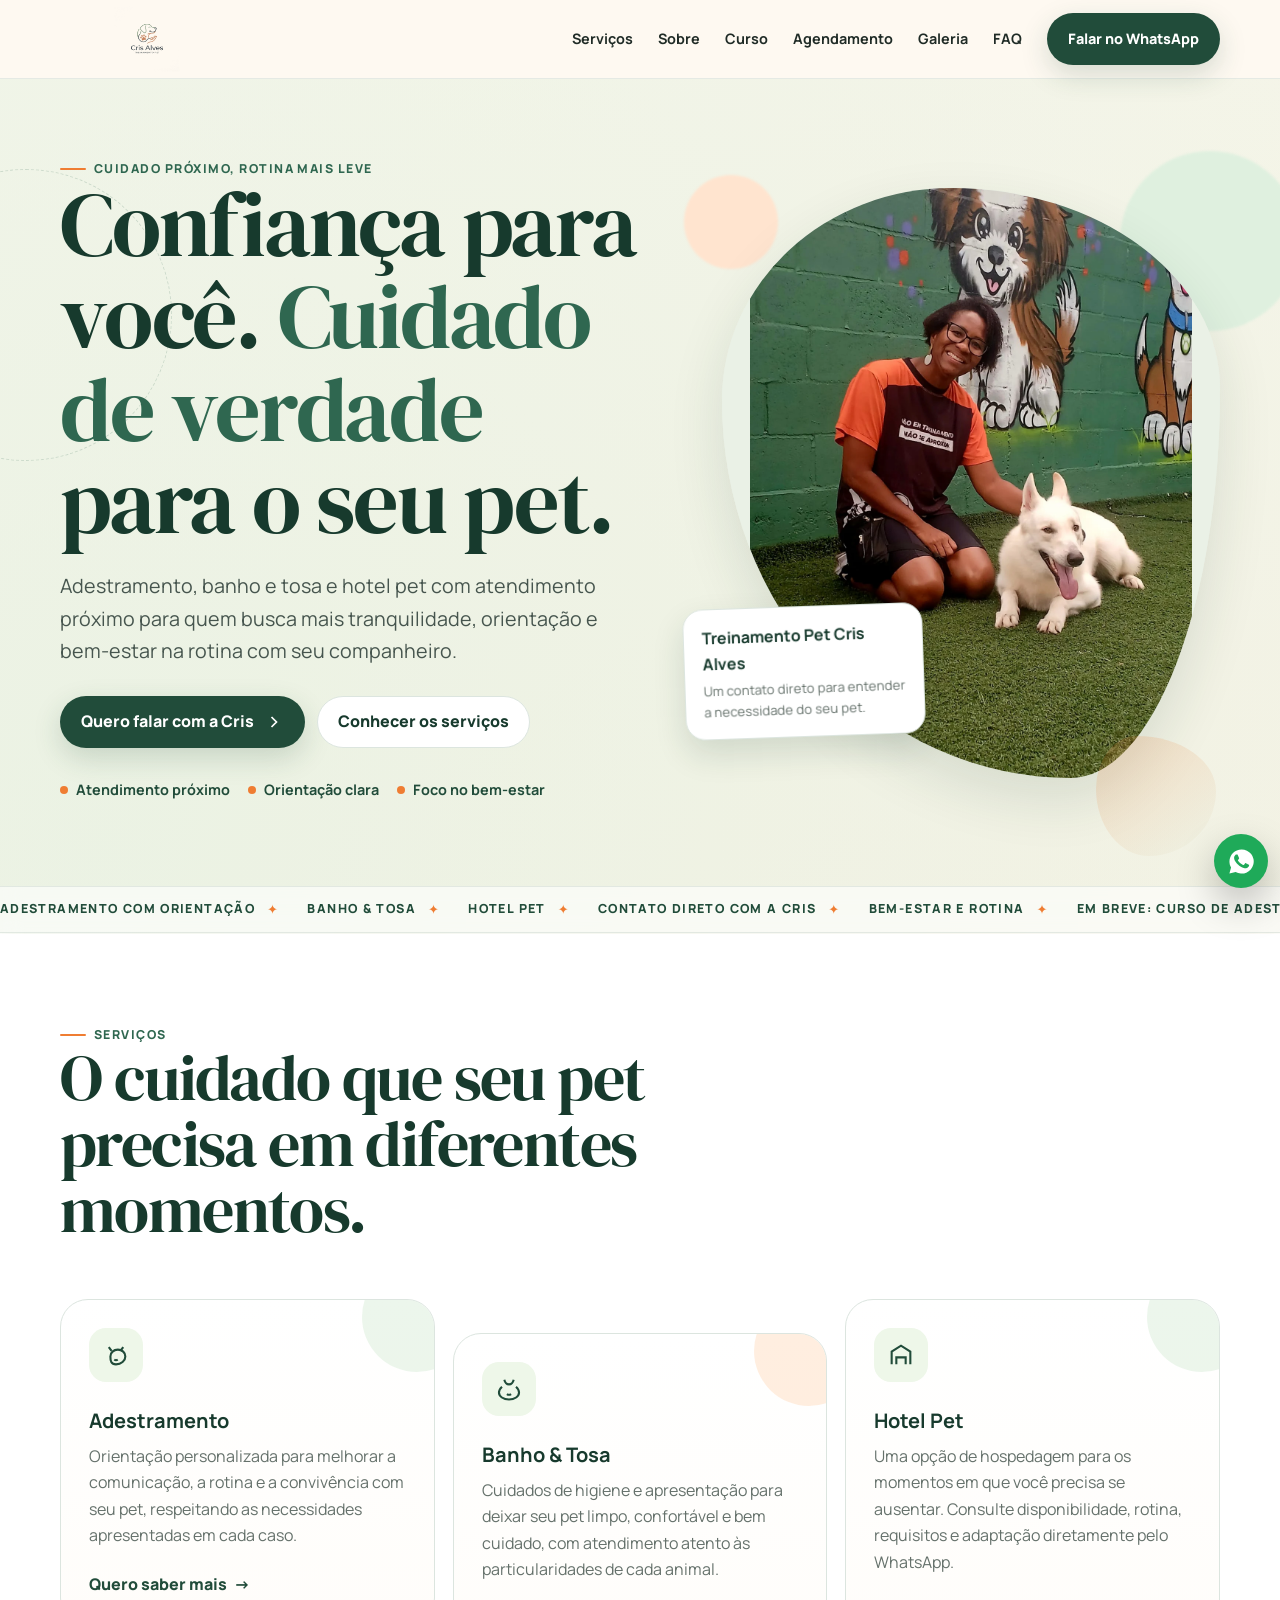
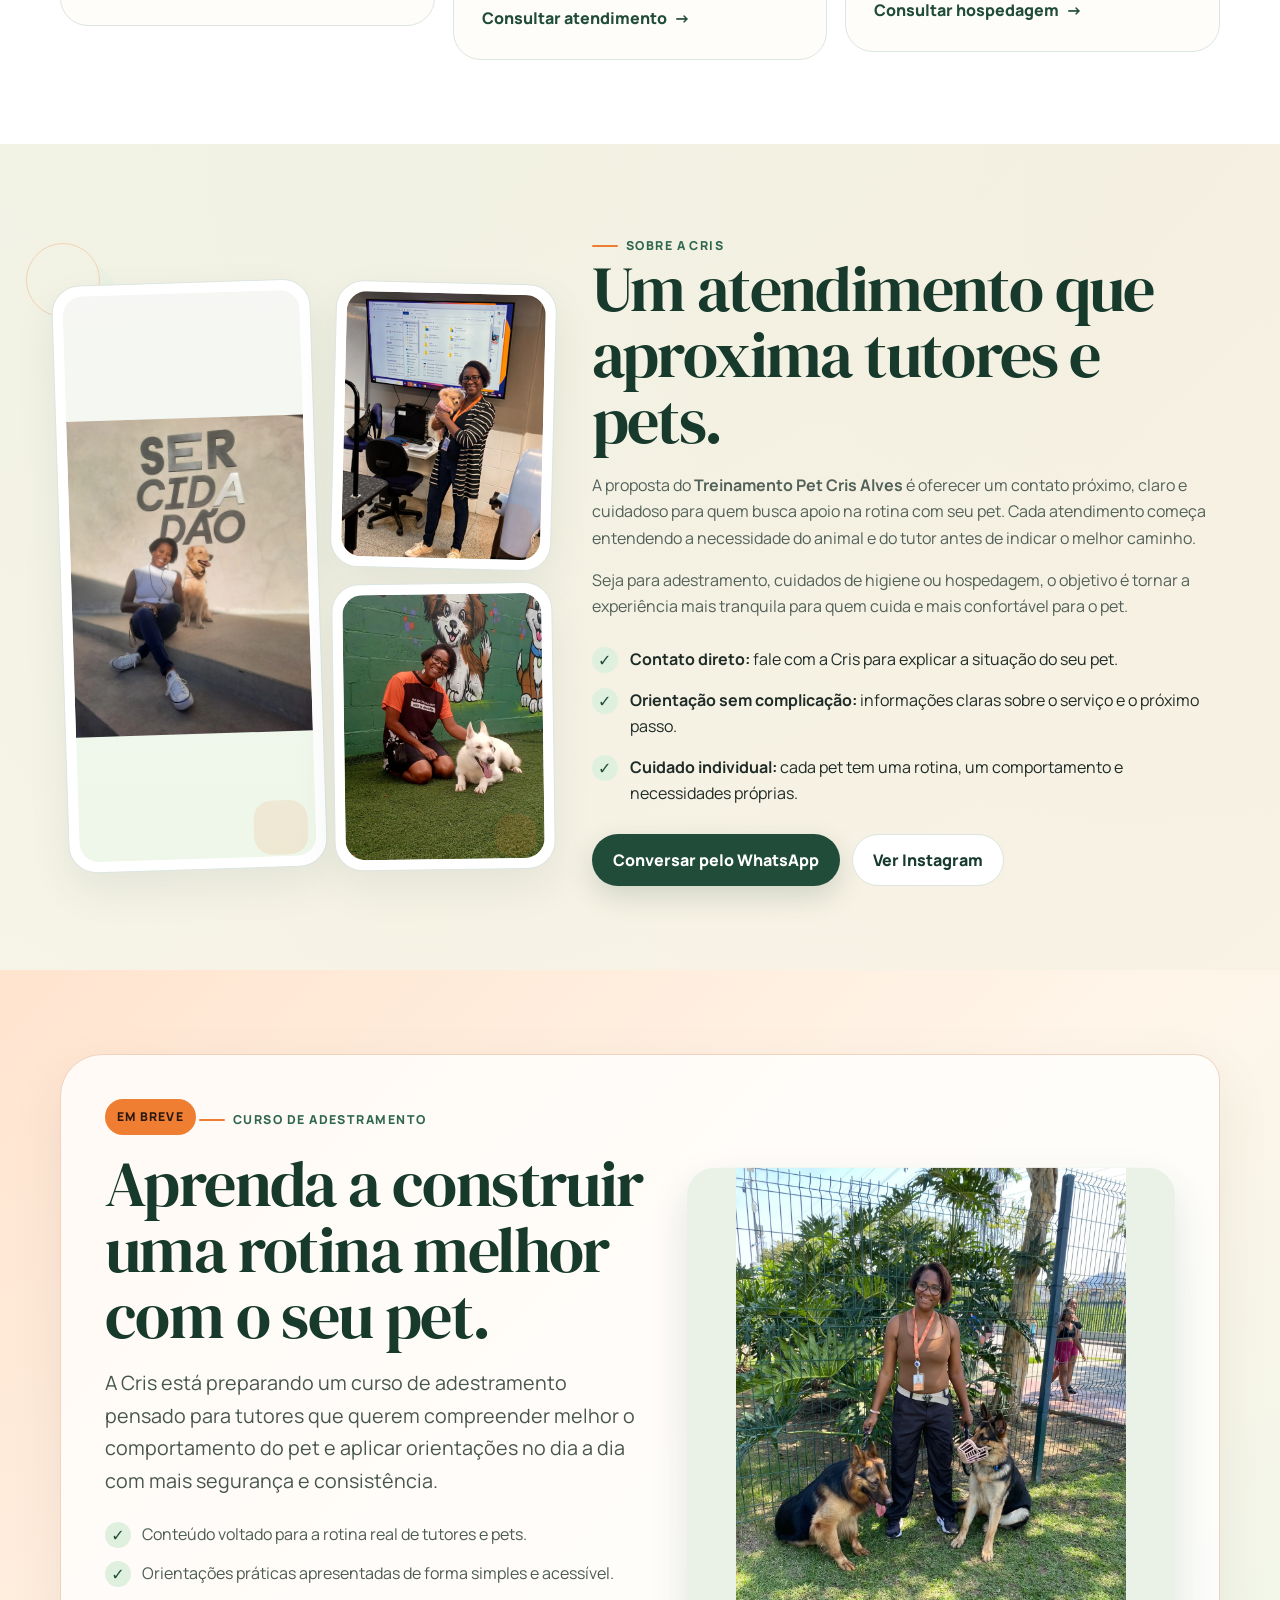
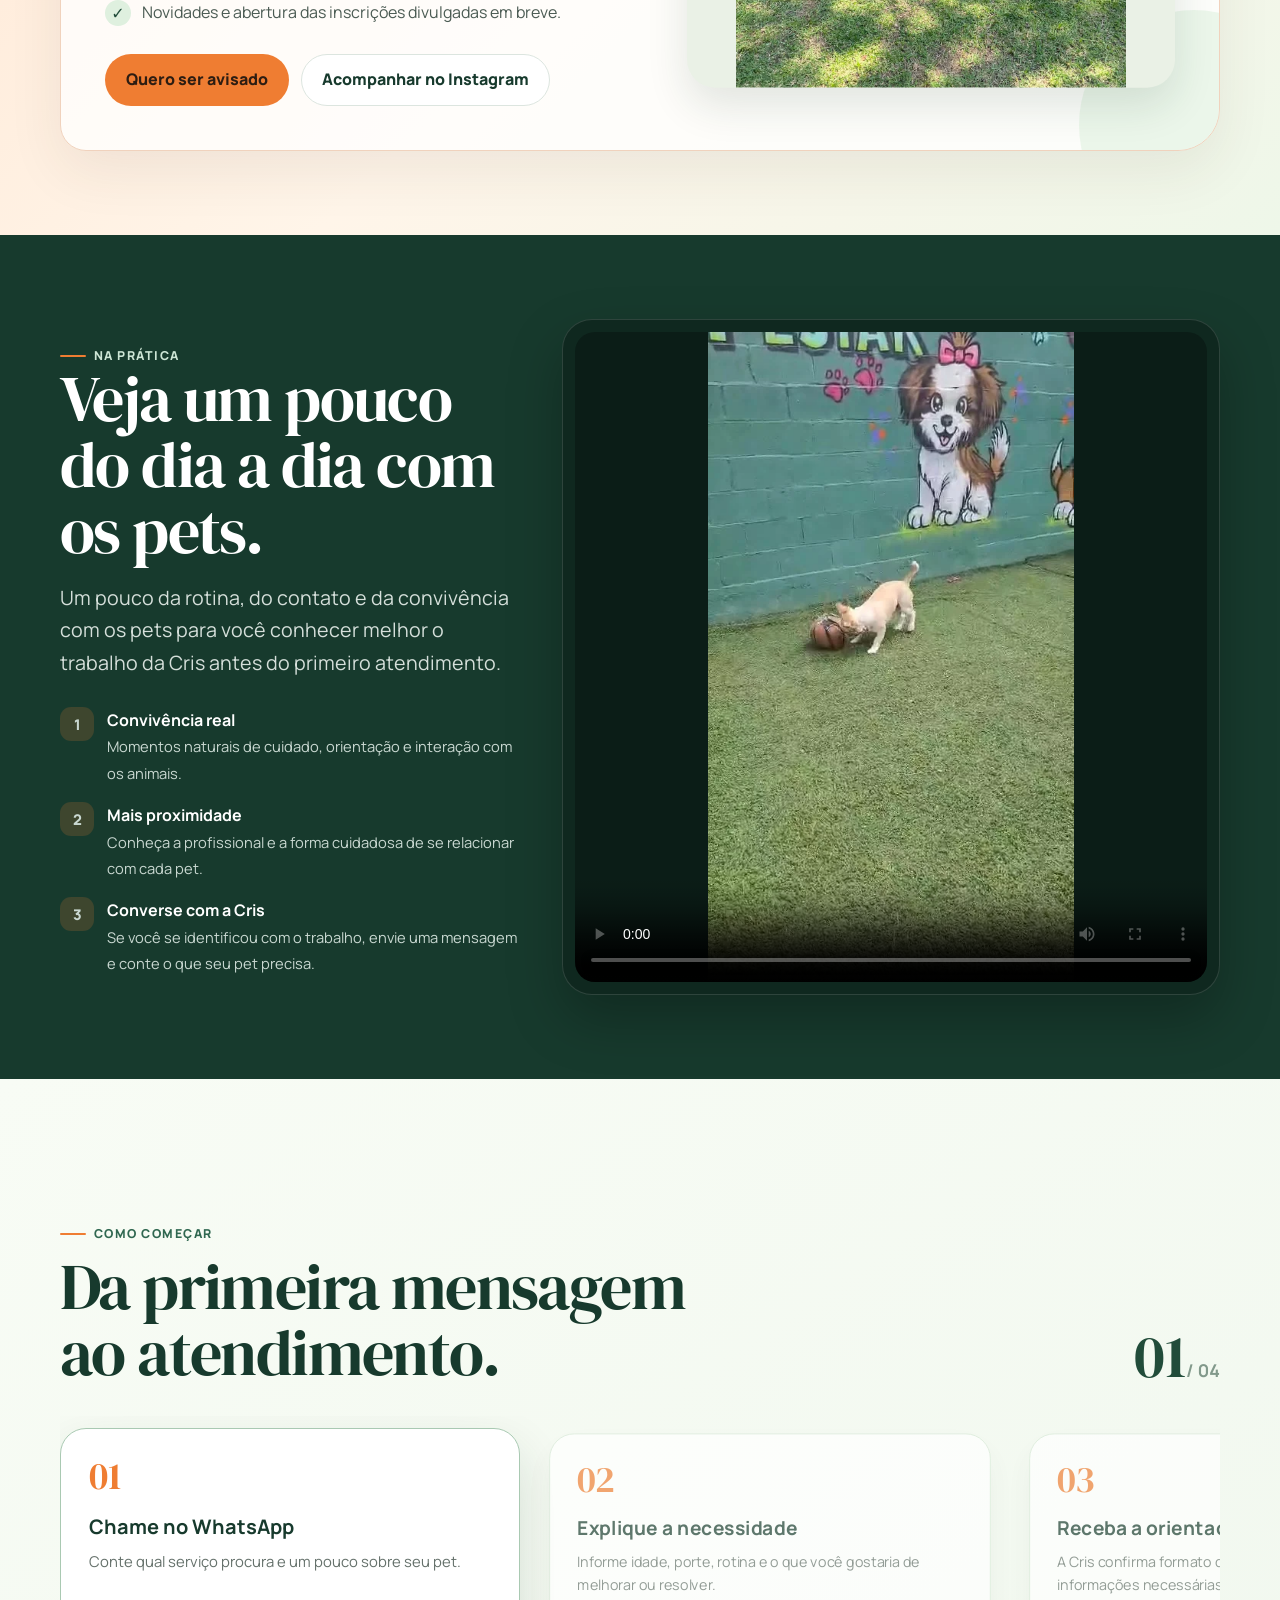
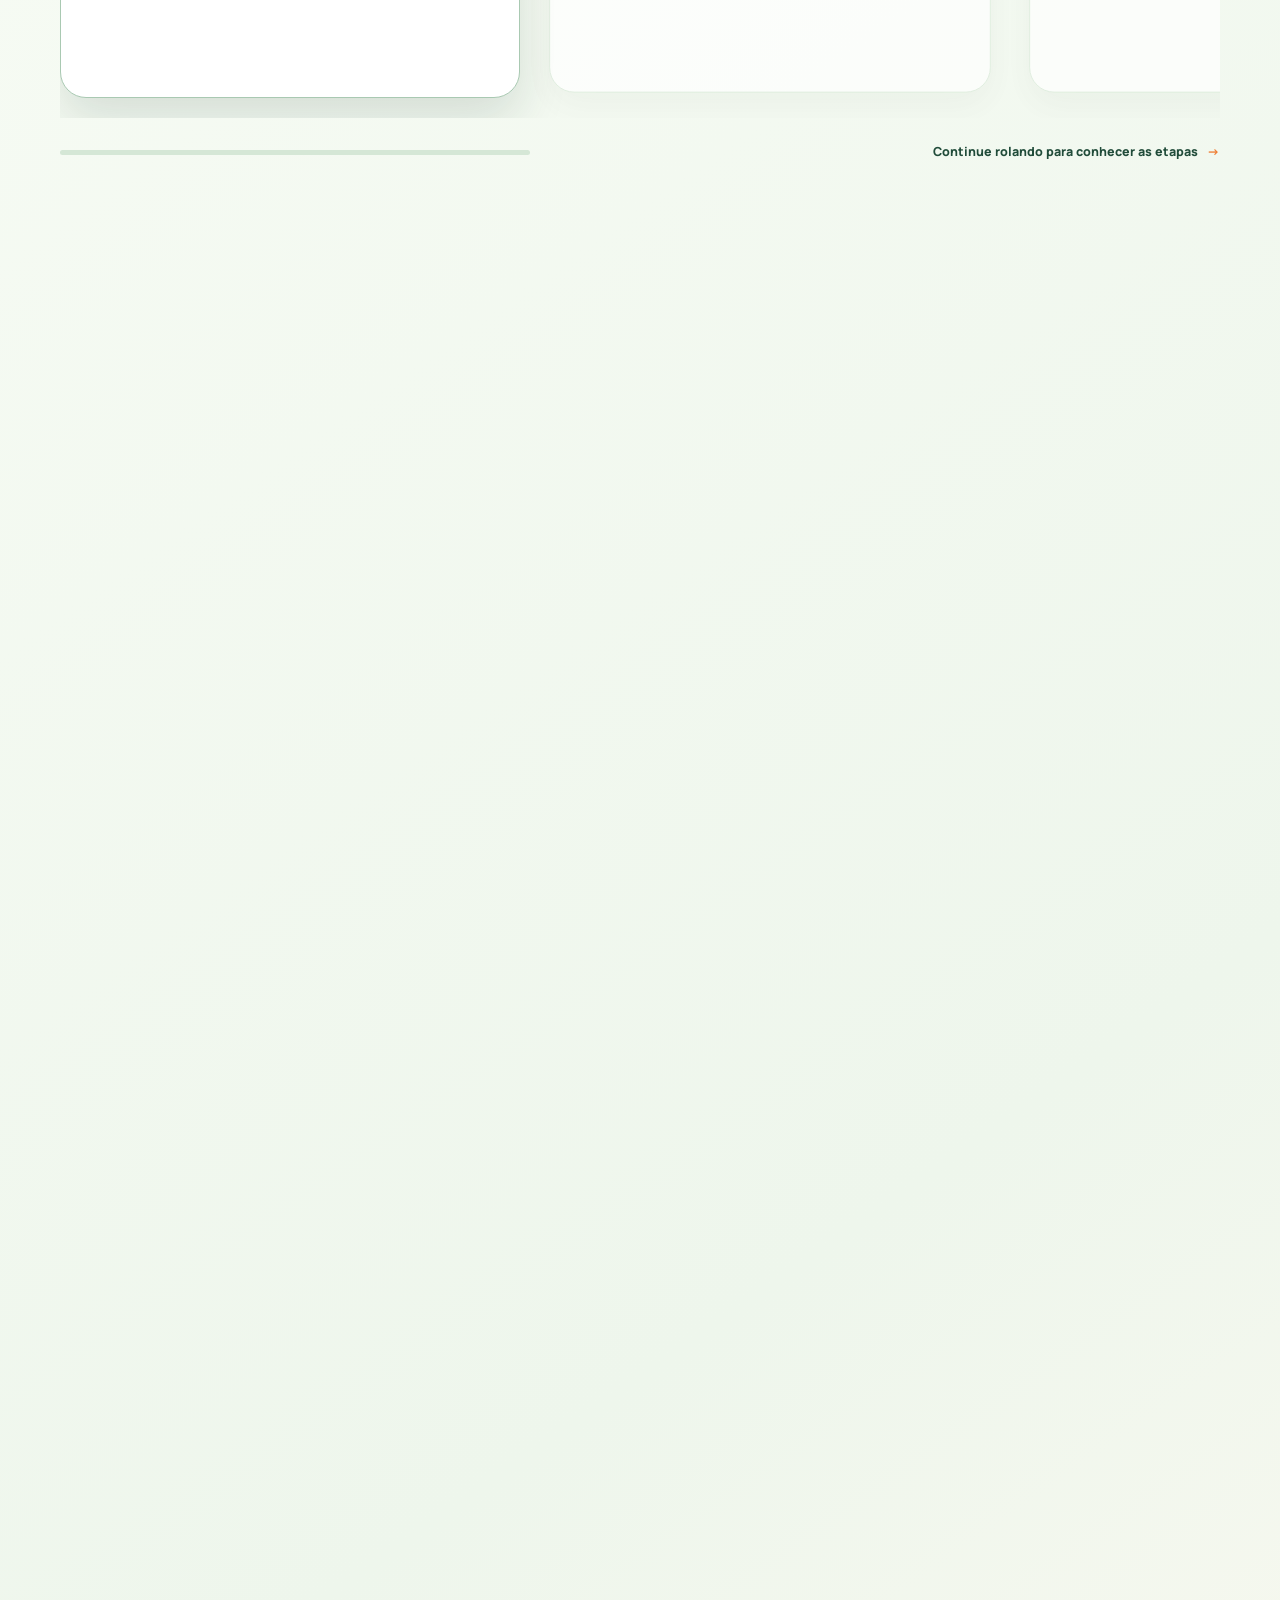
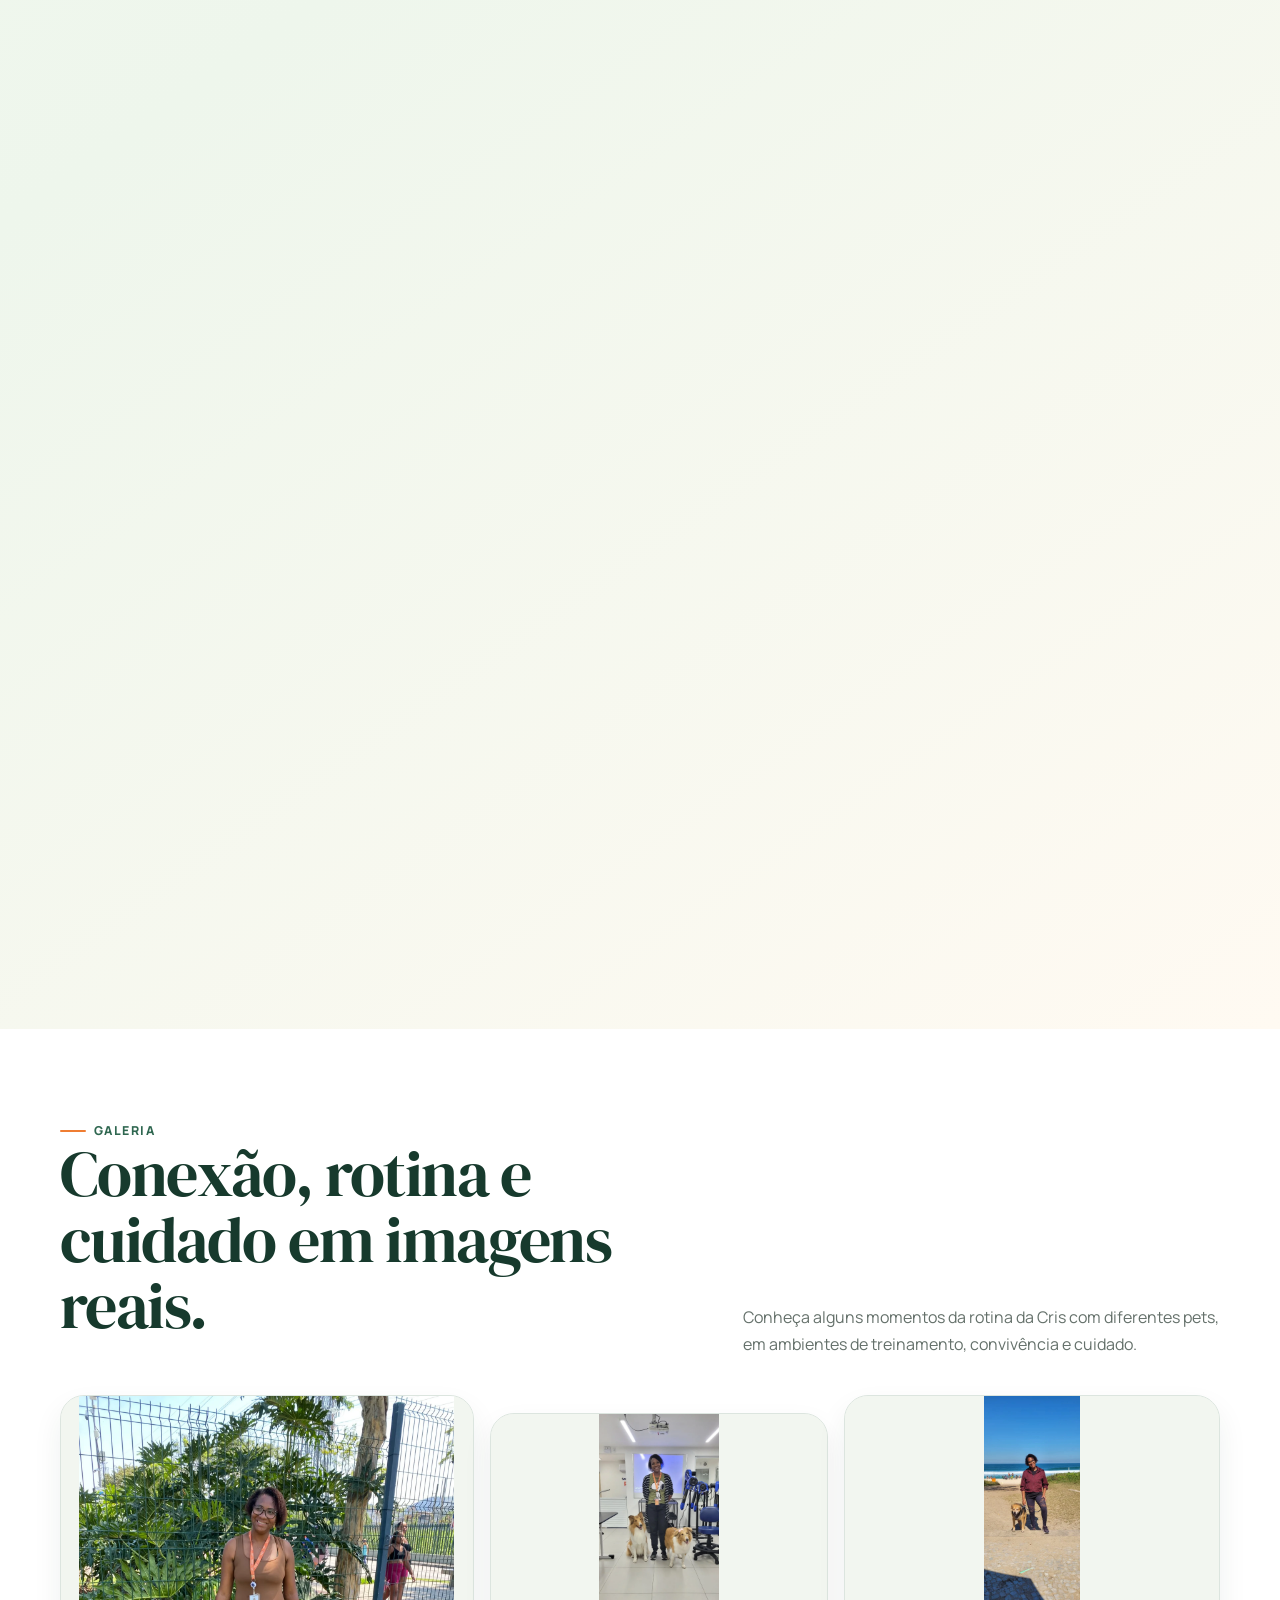
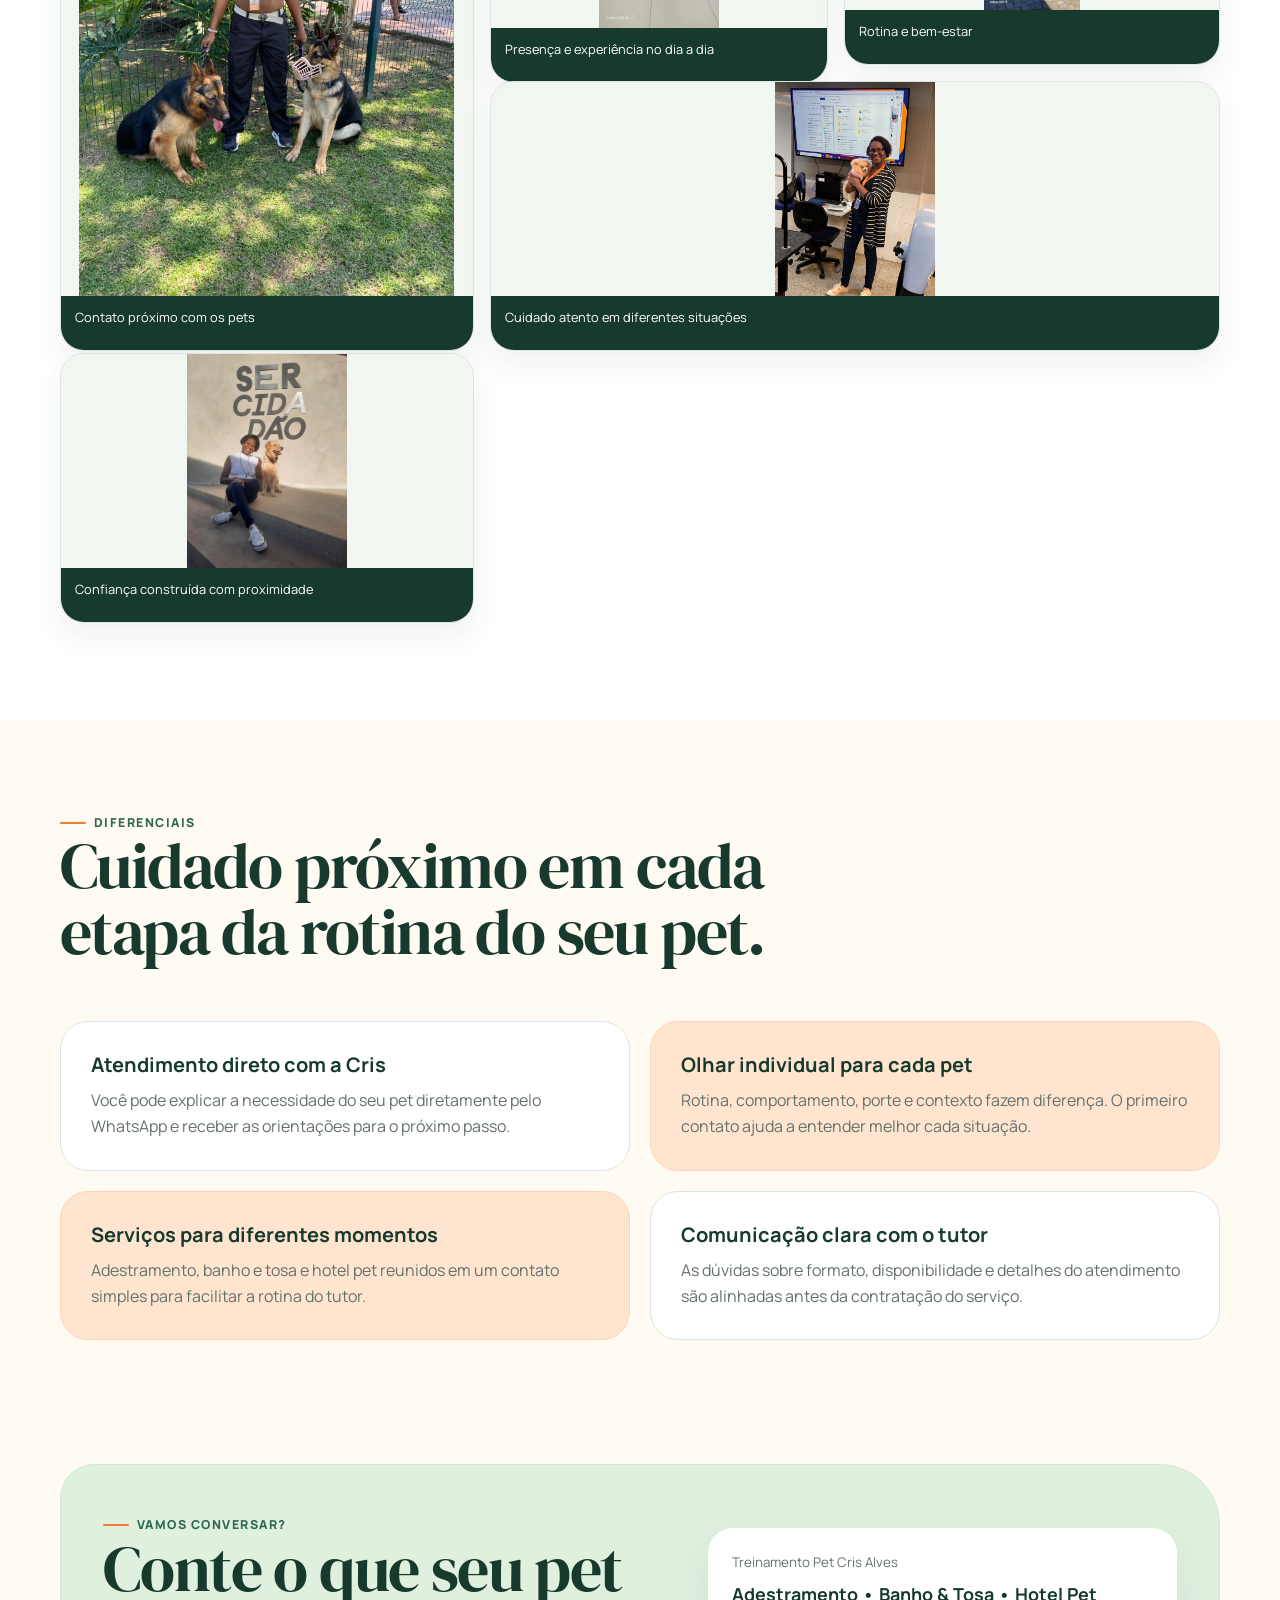
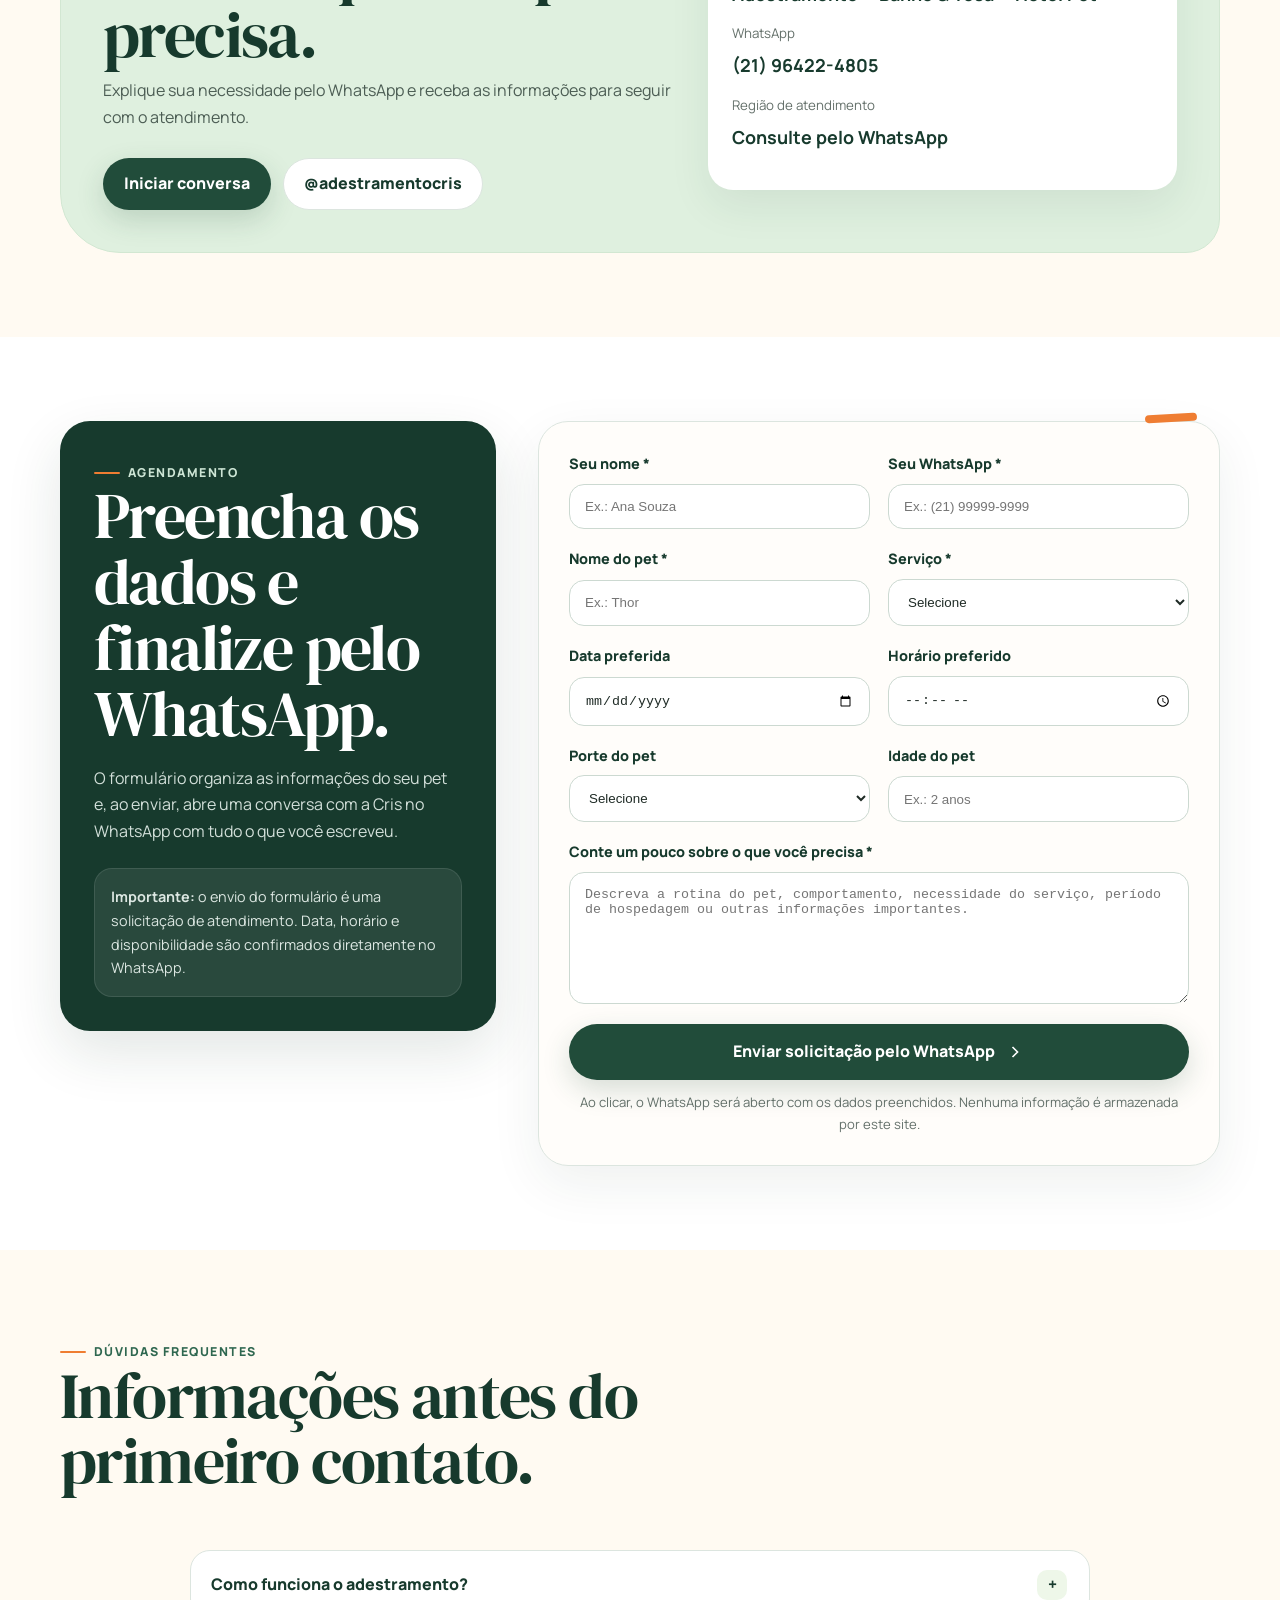
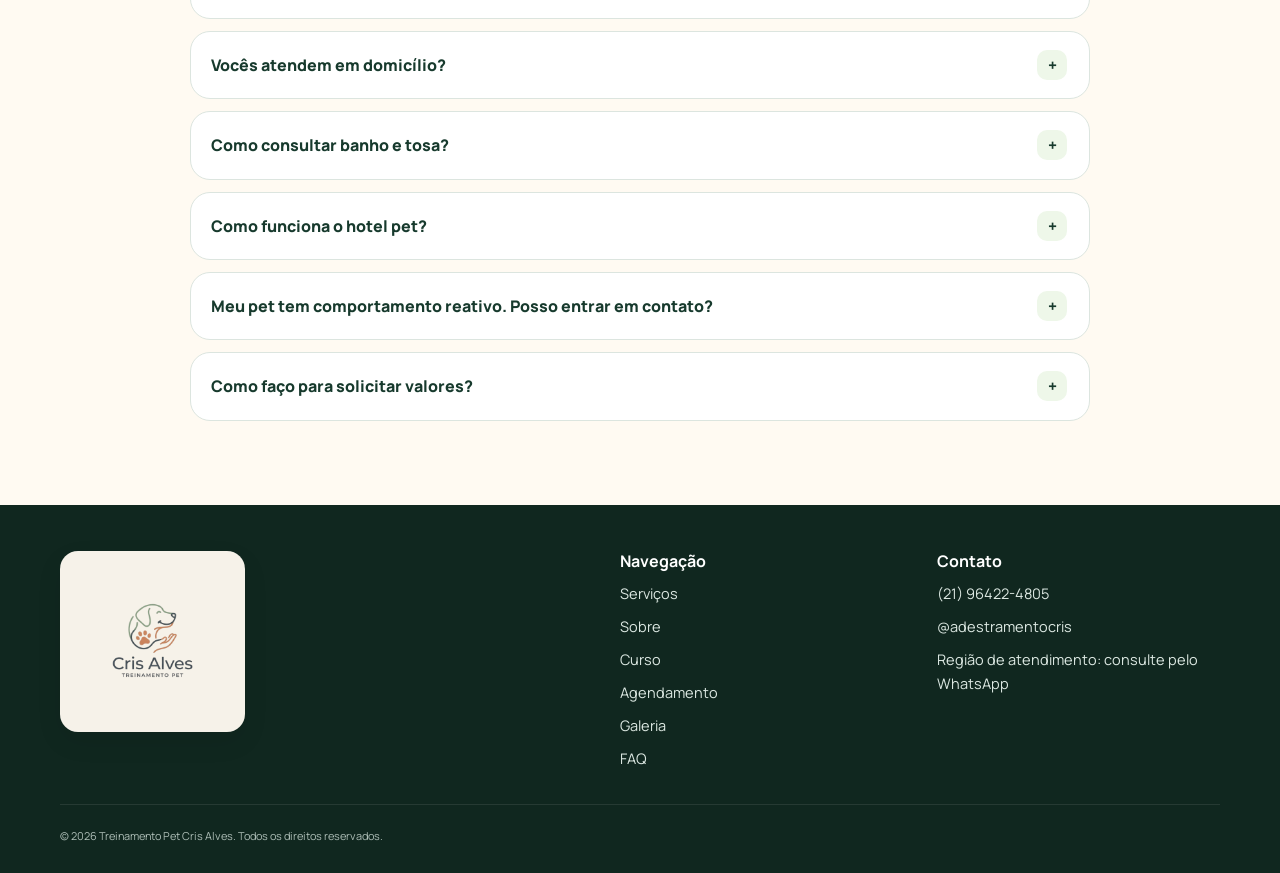
==== commit 6796038e: "ajustes no responsivo do pc" ====
--- a/index.html
+++ b/index.html
@@ -570,11 +570,7 @@
       position:relative;overflow:hidden;
       border-radius:34px 60px 34px 60px;
     }
-    .cta-panel::after{
-      content:"🐾";position:absolute;right:24px;top:10px;font-size:72px;
-      opacity:.055;transform:rotate(18deg);pointer-events:none;
-    }
-    .booking-form{position:relative}
+.booking-form{position:relative}
     .booking-form::before{
       content:"";position:absolute;right:22px;top:-8px;width:52px;height:8px;
       background:var(--orange);border-radius:999px;transform:rotate(-3deg);
@@ -908,19 +904,6 @@
       .reveal{opacity:1;transform:none}
     }
 
-    /* Cursor de patinha — recurso nativo CSS, sem JS nem elementos flutuantes.
-       PNG 32x32, hotspot (7,5); cliques/hover seguem 100% nativos. */
-    @media (hover: hover) and (pointer: fine) {
-      html, body, body * {
-        cursor: url("assets/cursor-patinha-32.png") 7 5, auto !important;
-      }
-      /* Nos campos de digitação, mantém o cursor de texto para acessibilidade. */
-      input:not([type="button"]):not([type="submit"]):not([type="reset"]):not([type="checkbox"]):not([type="radio"]),
-      textarea,
-      [contenteditable="true"] {
-        cursor: text !important;
-      }
-    }
   
     /* ============================================================
        CORREÇÕES DE RESPONSIVIDADE — revisão de entrega ao cliente
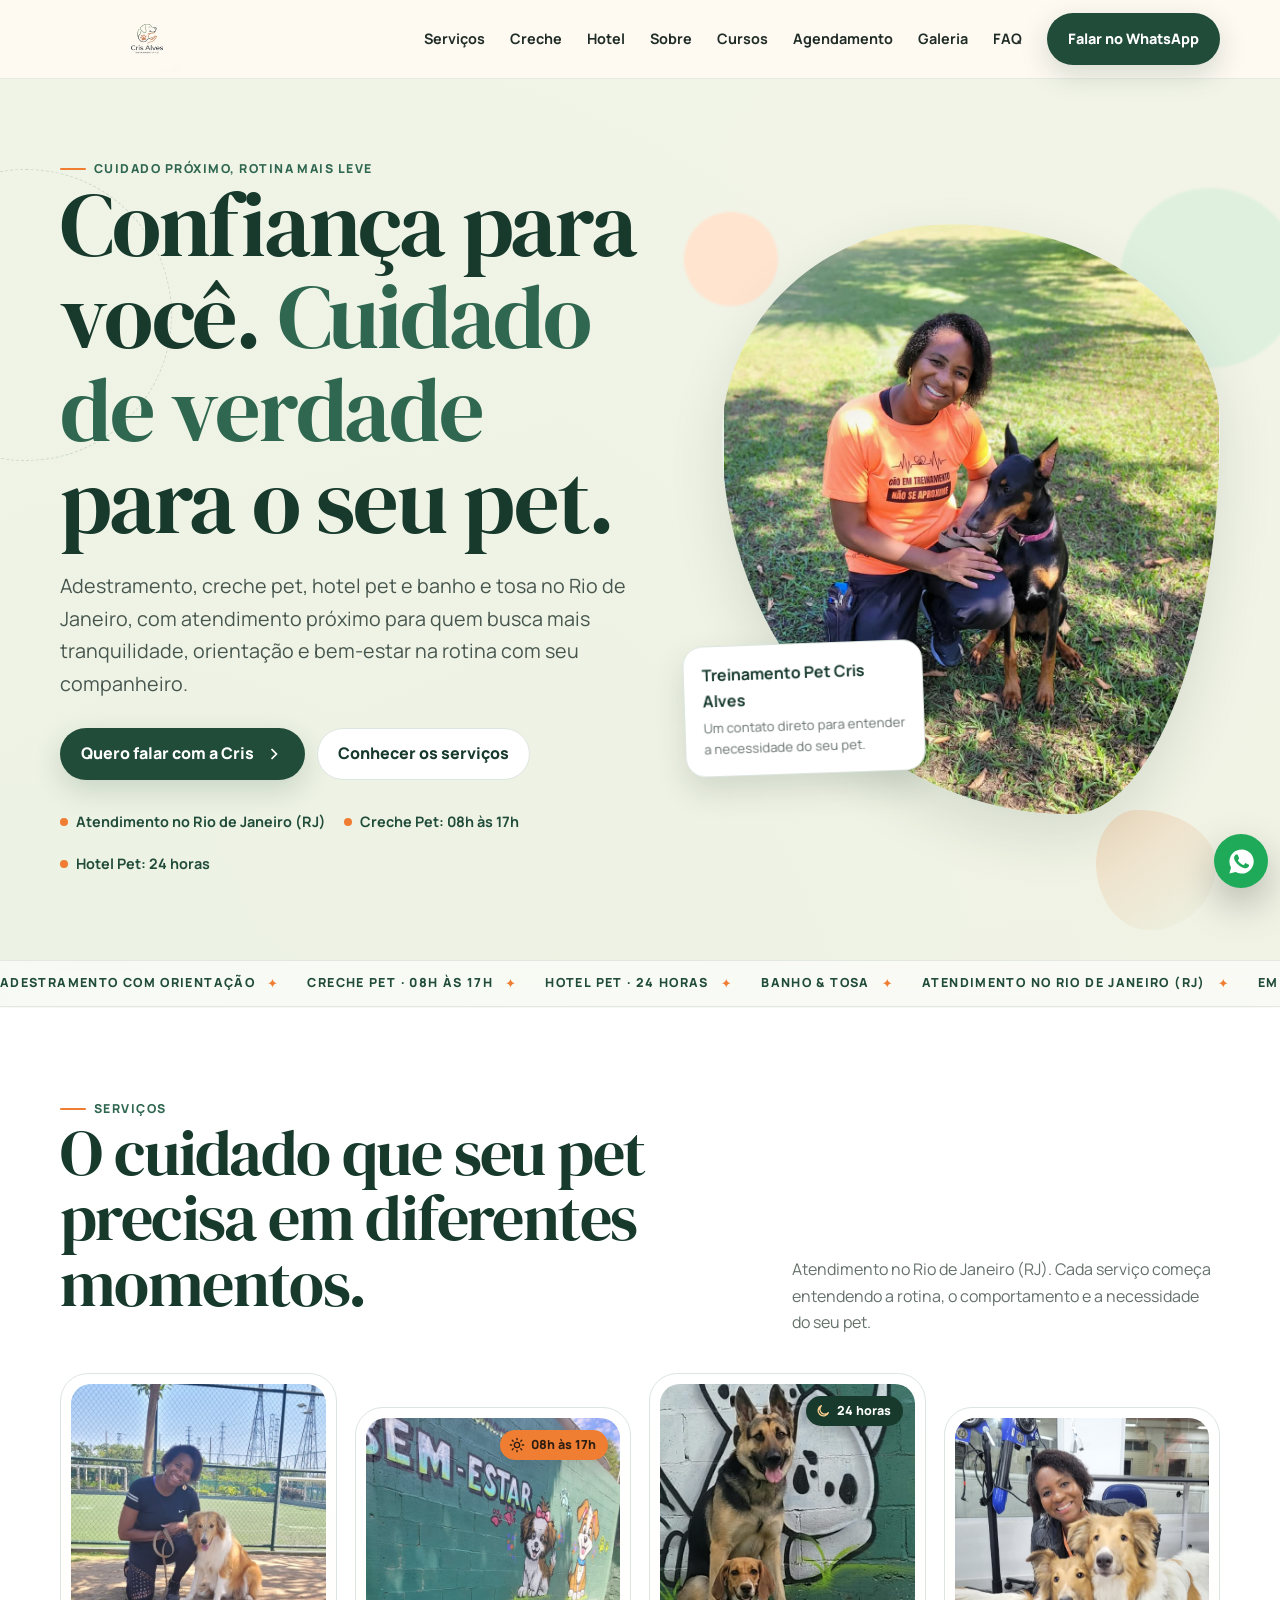
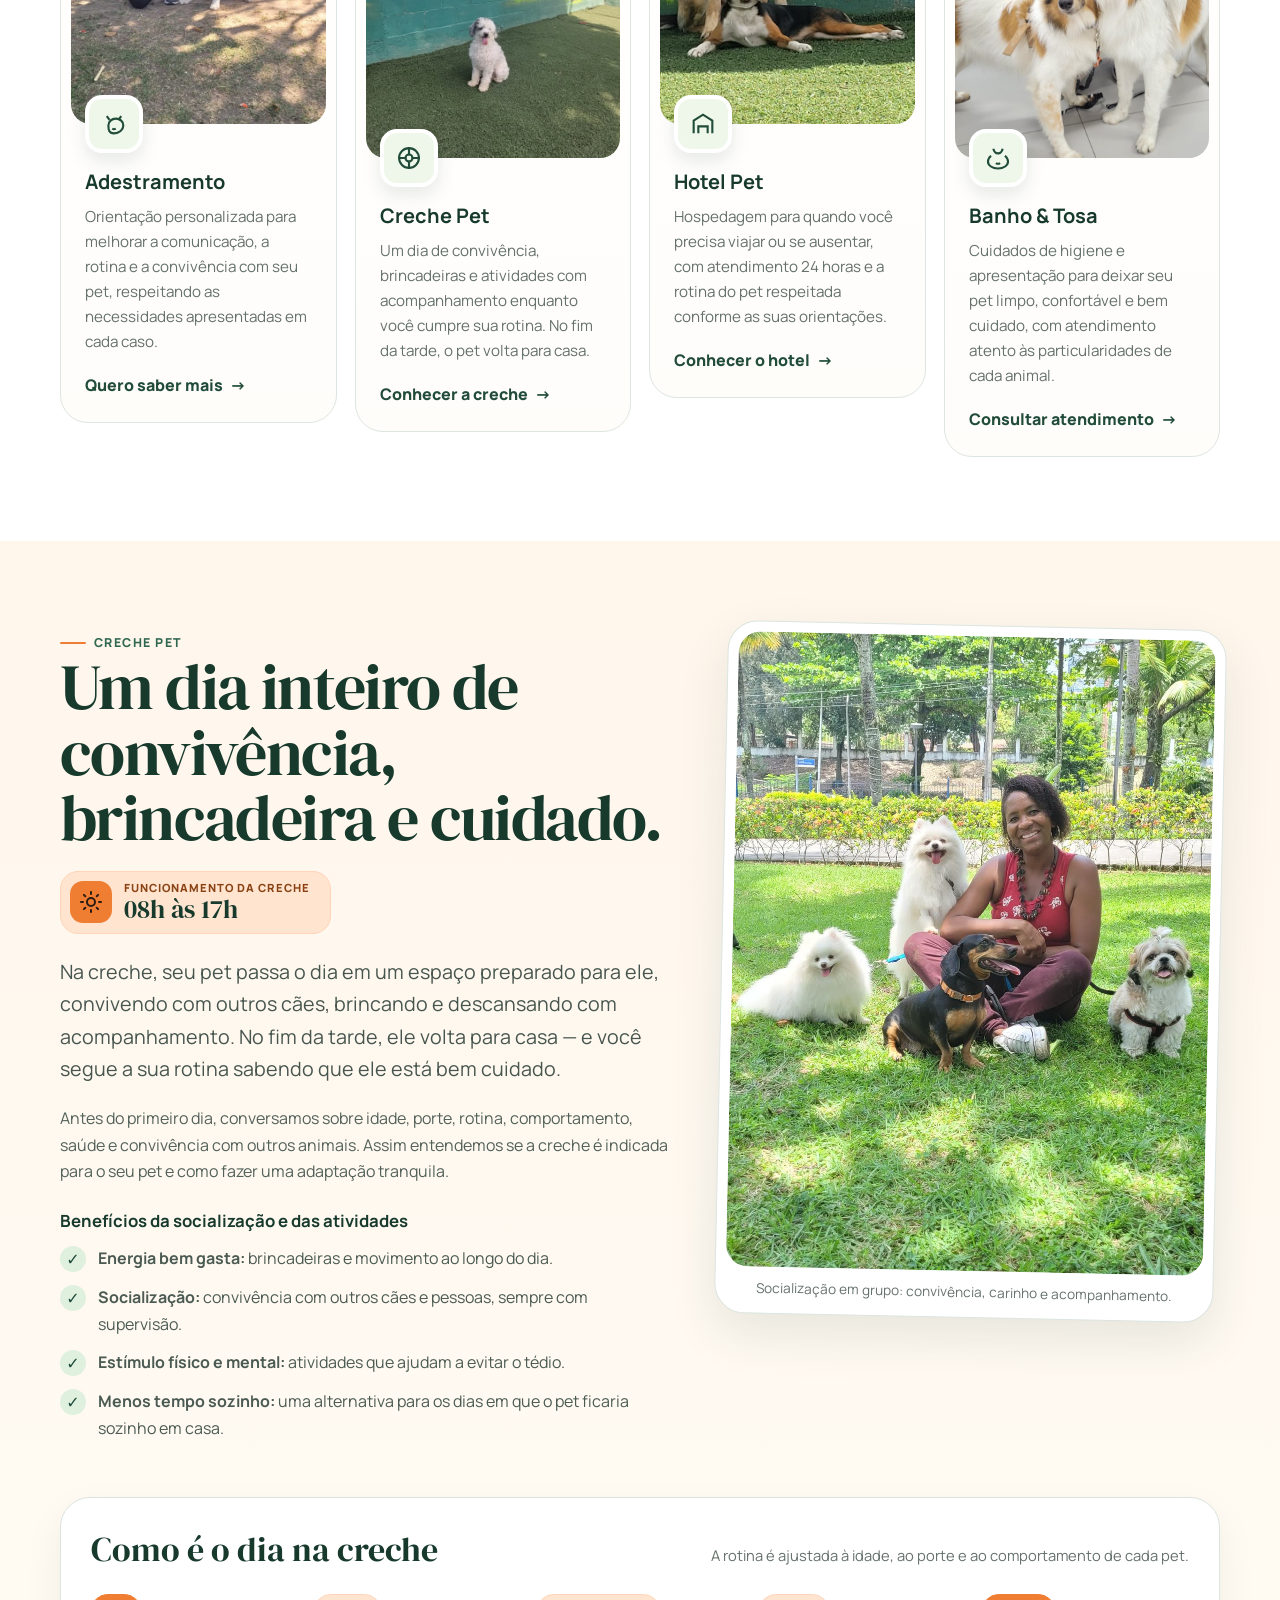
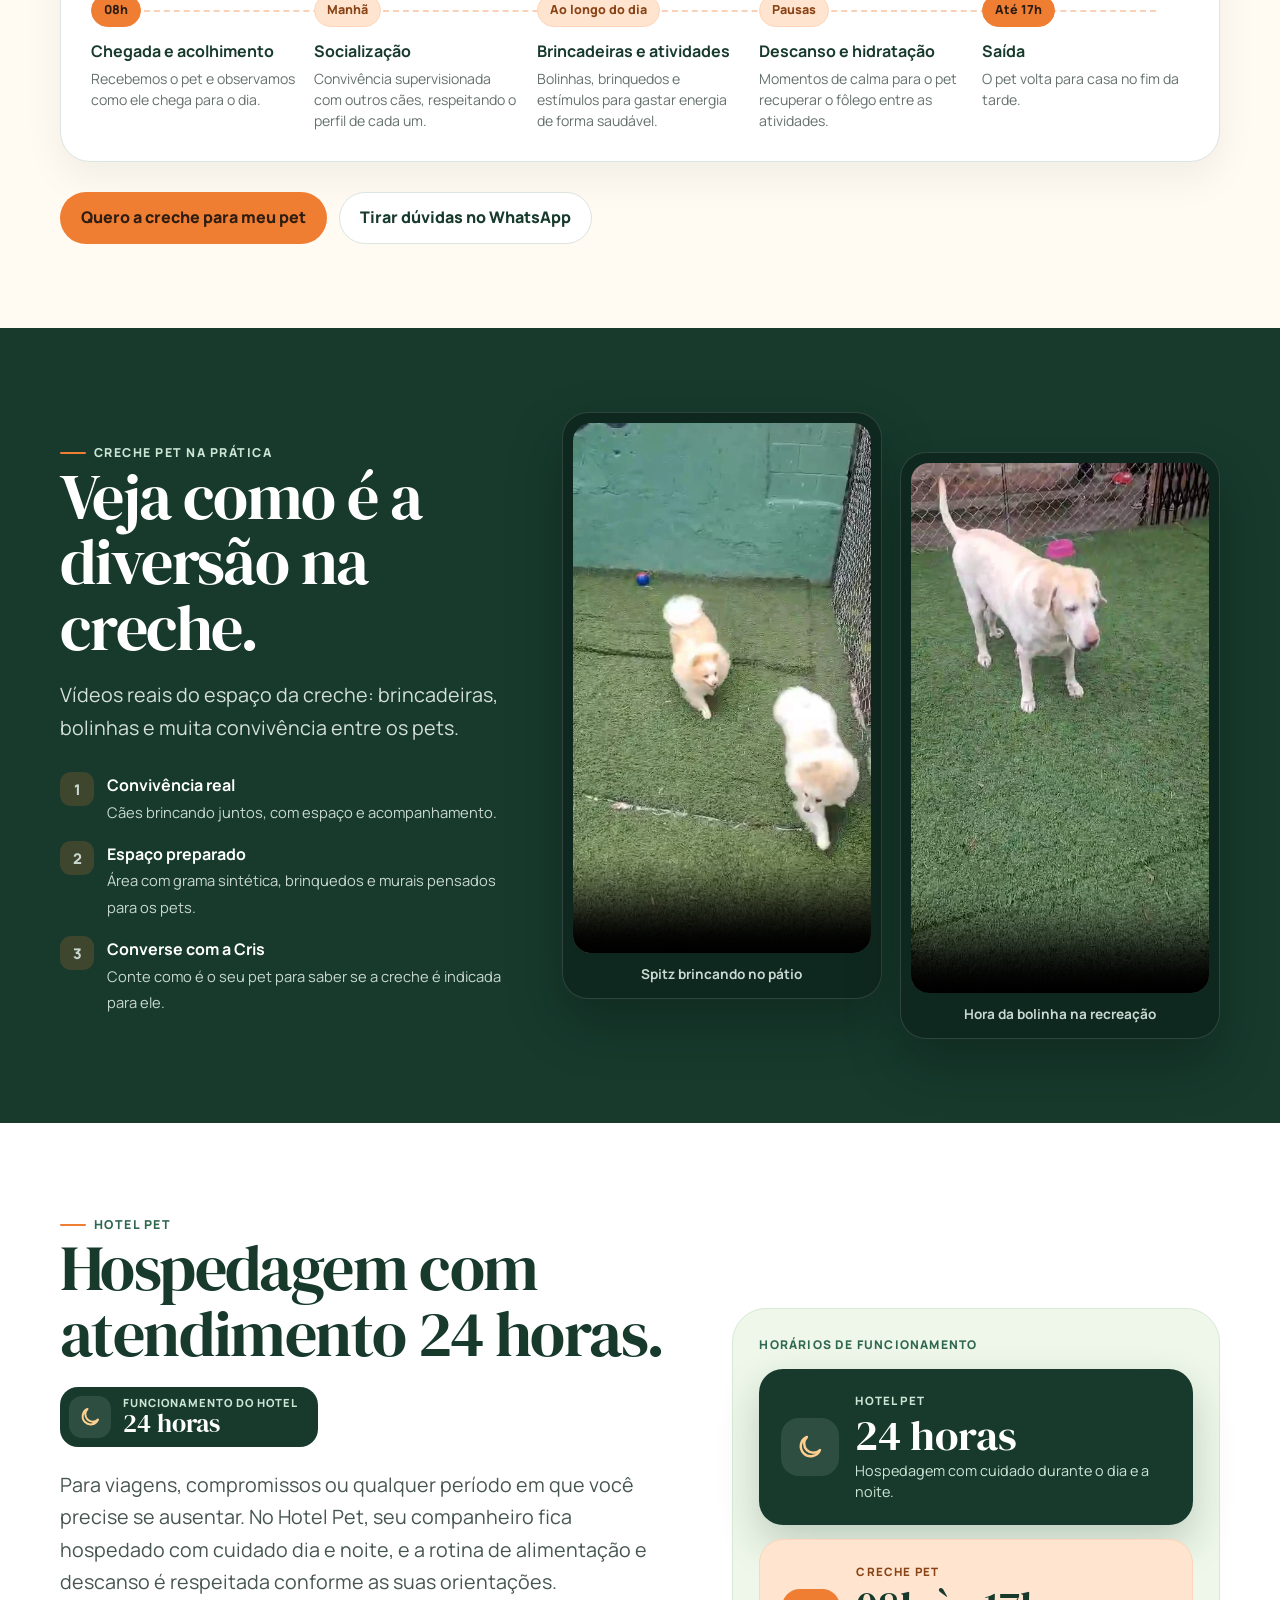
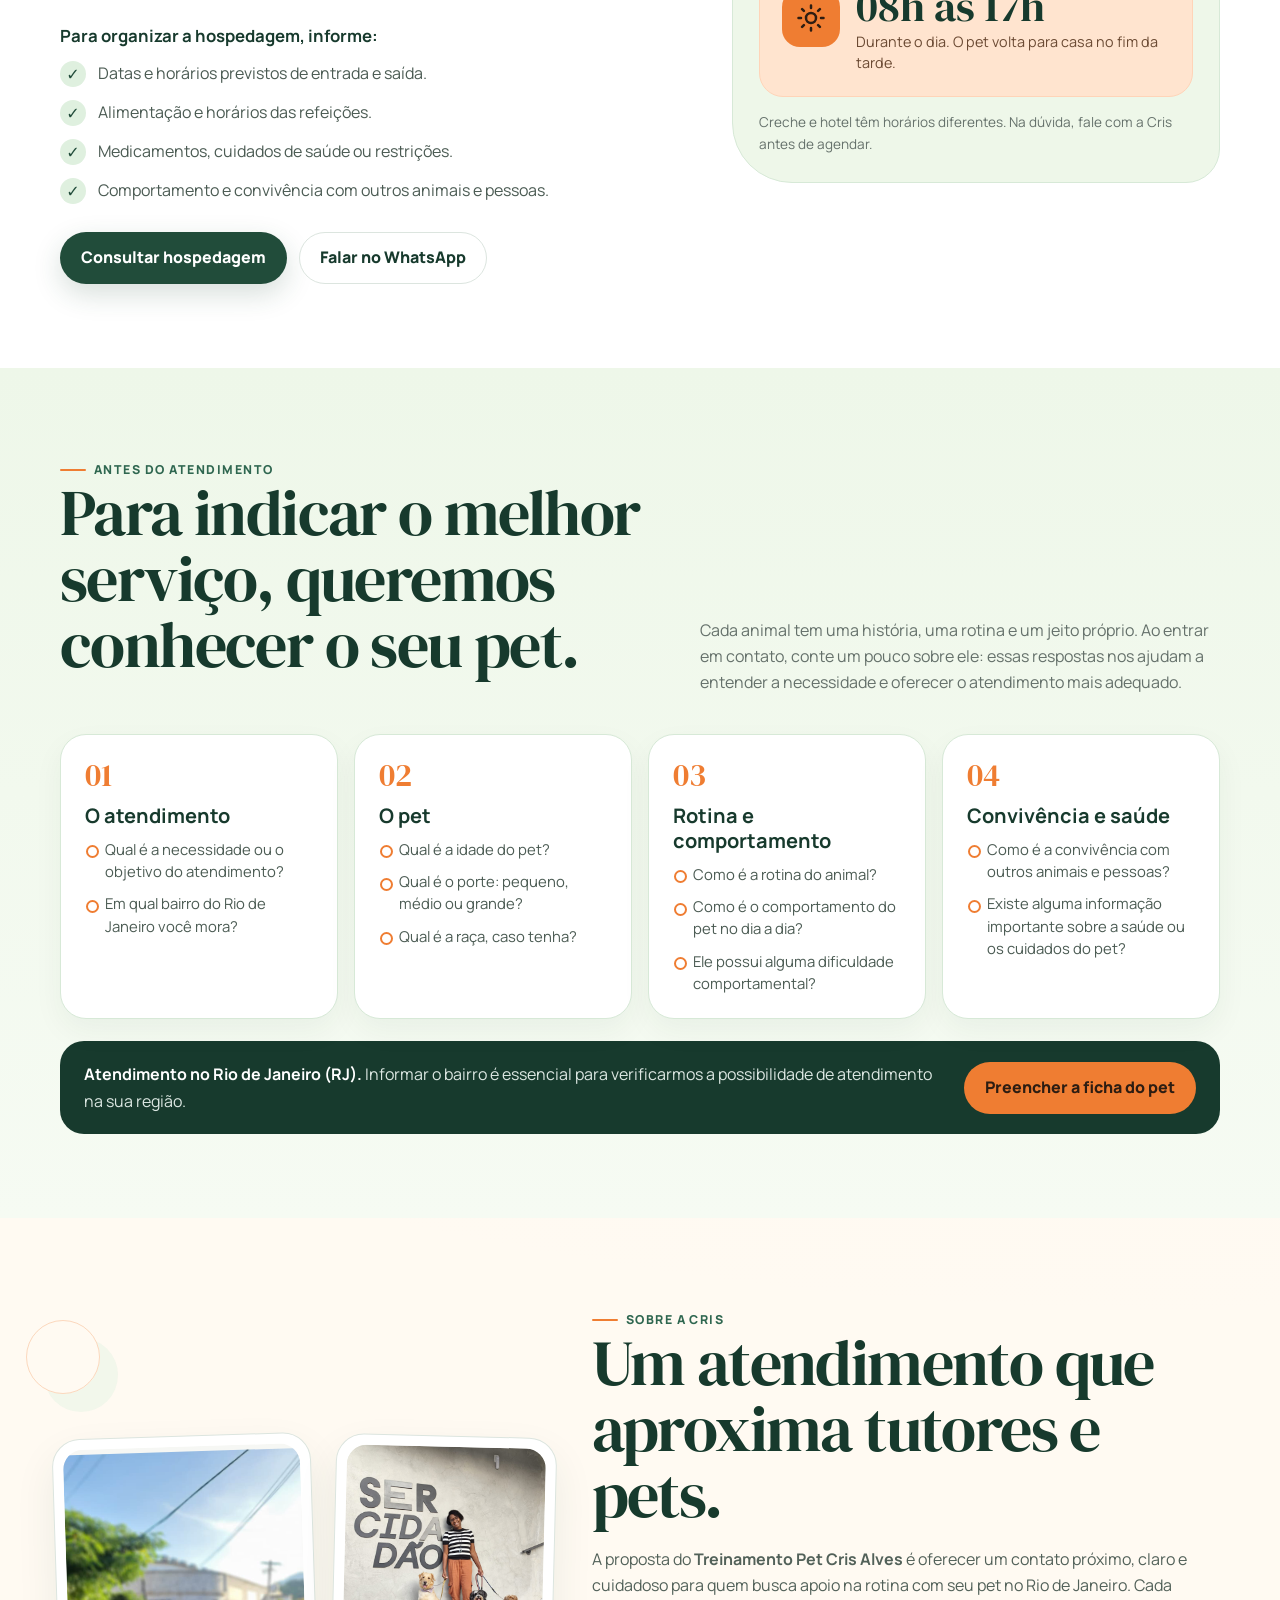
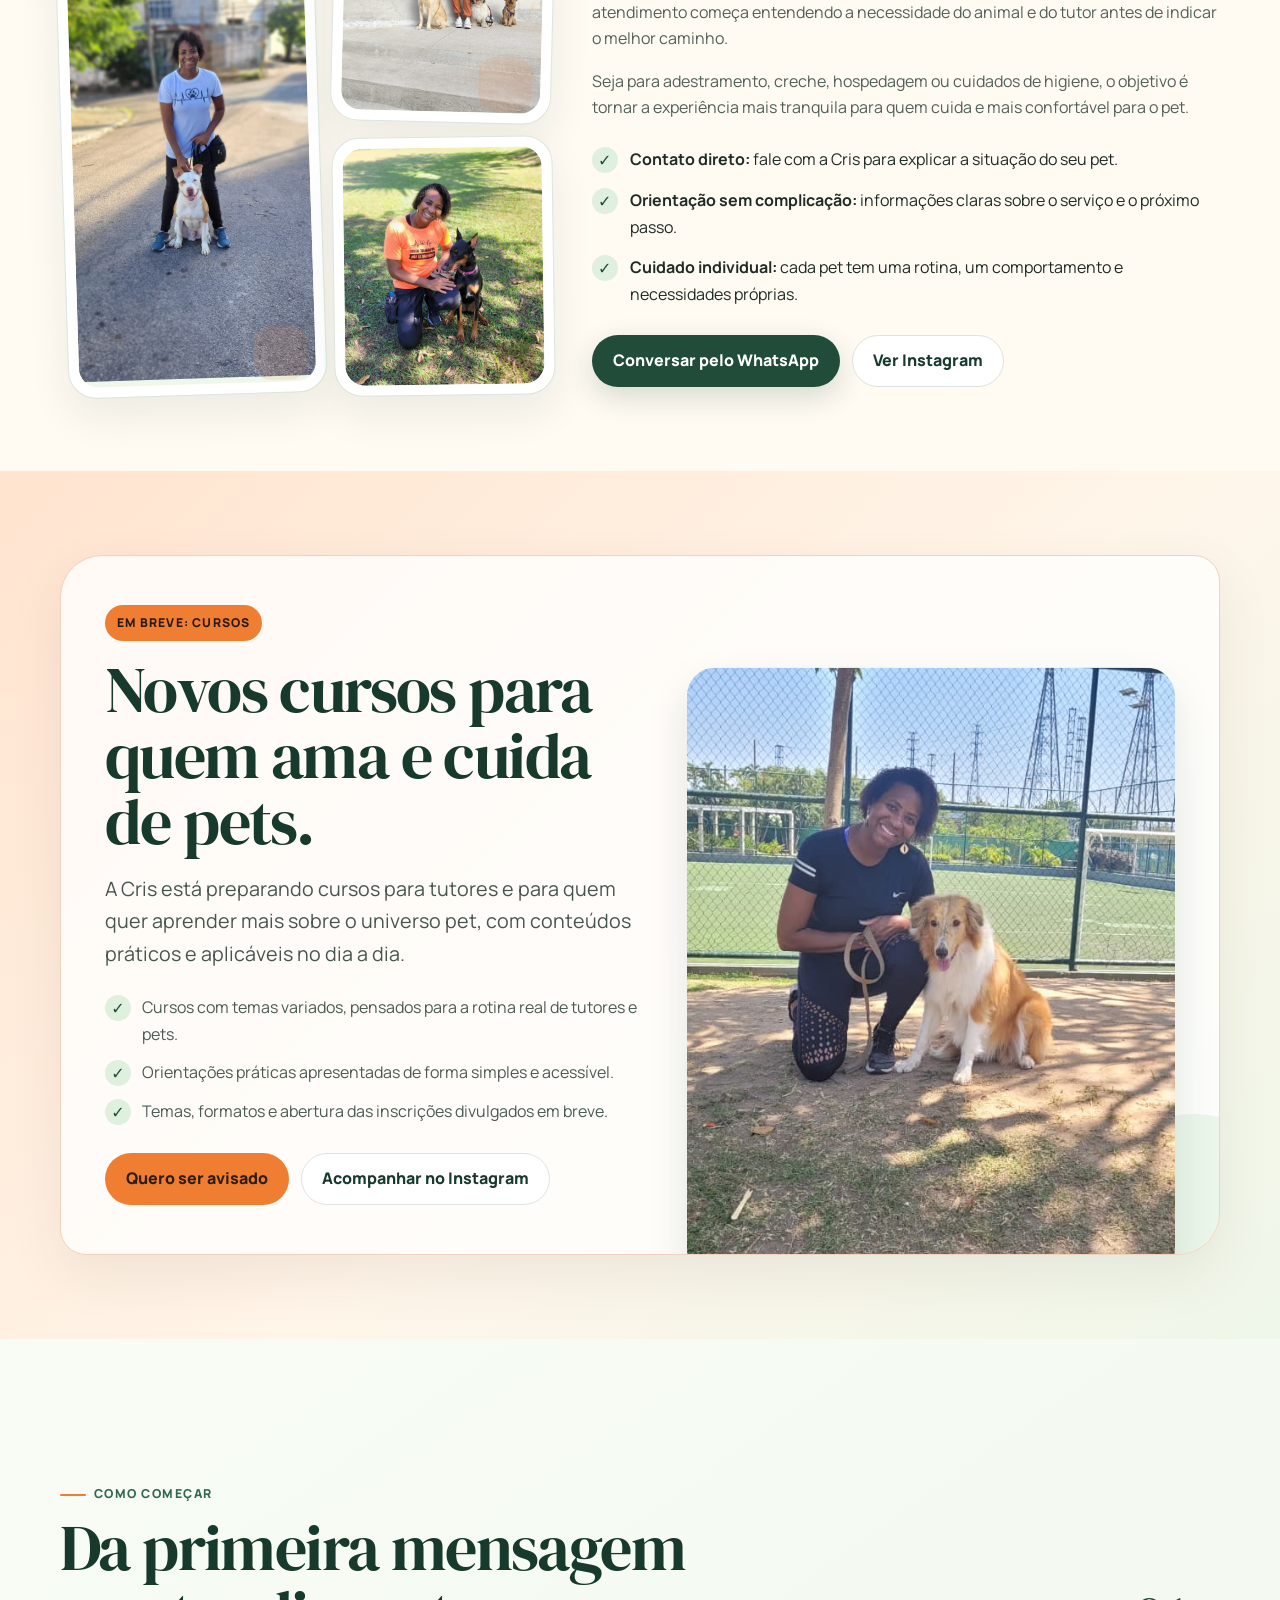
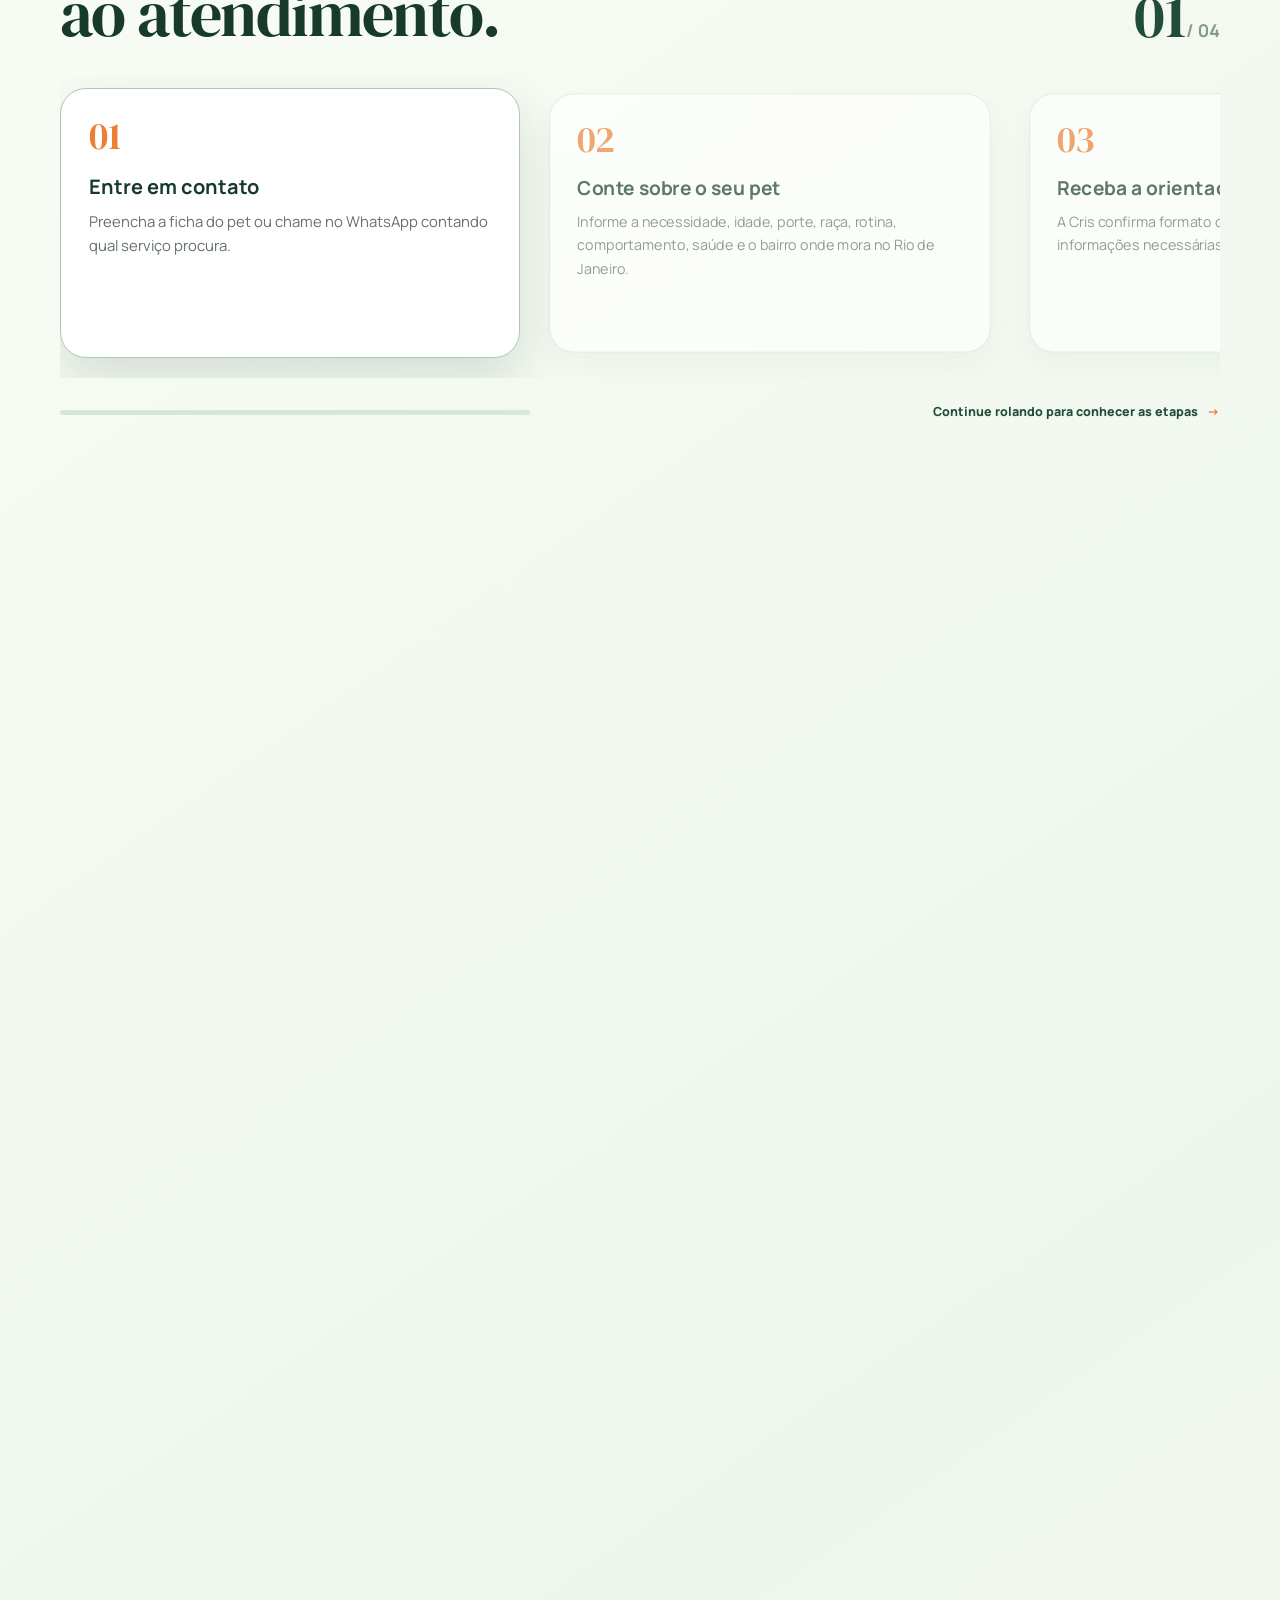
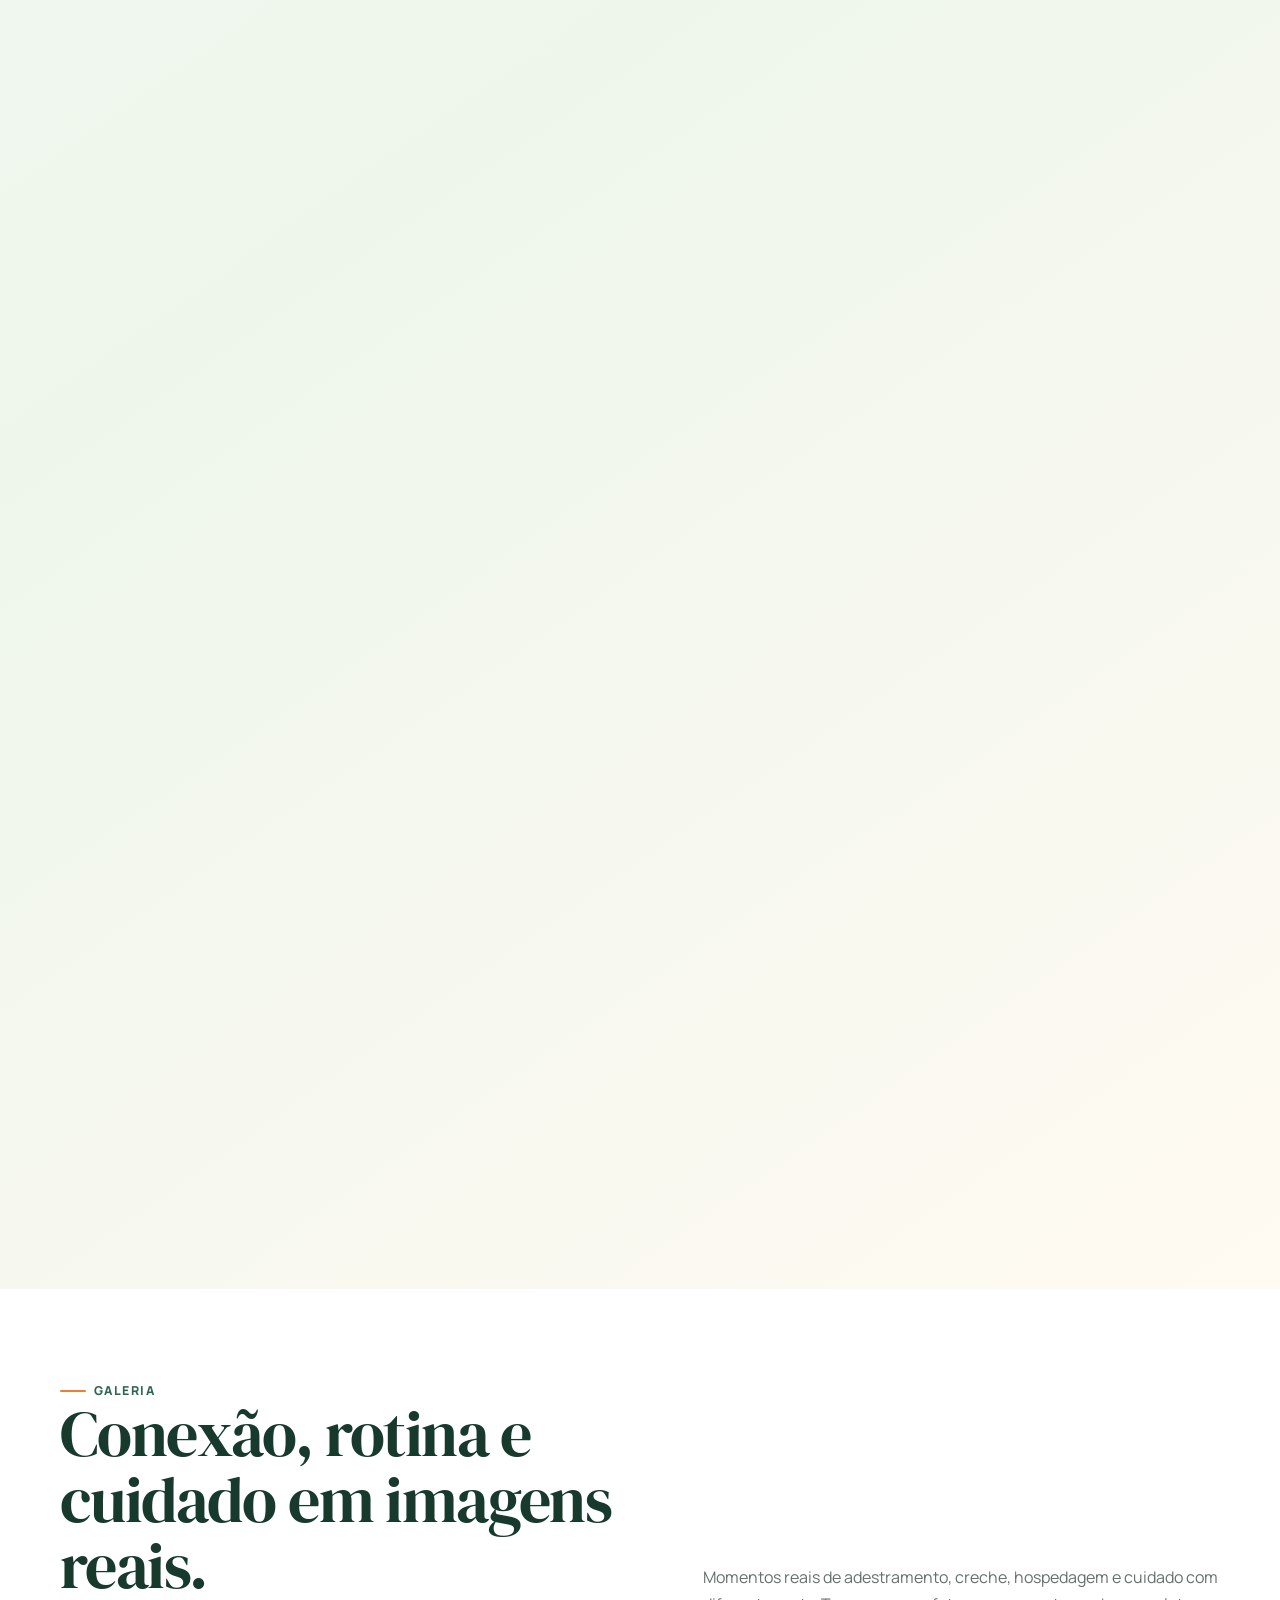
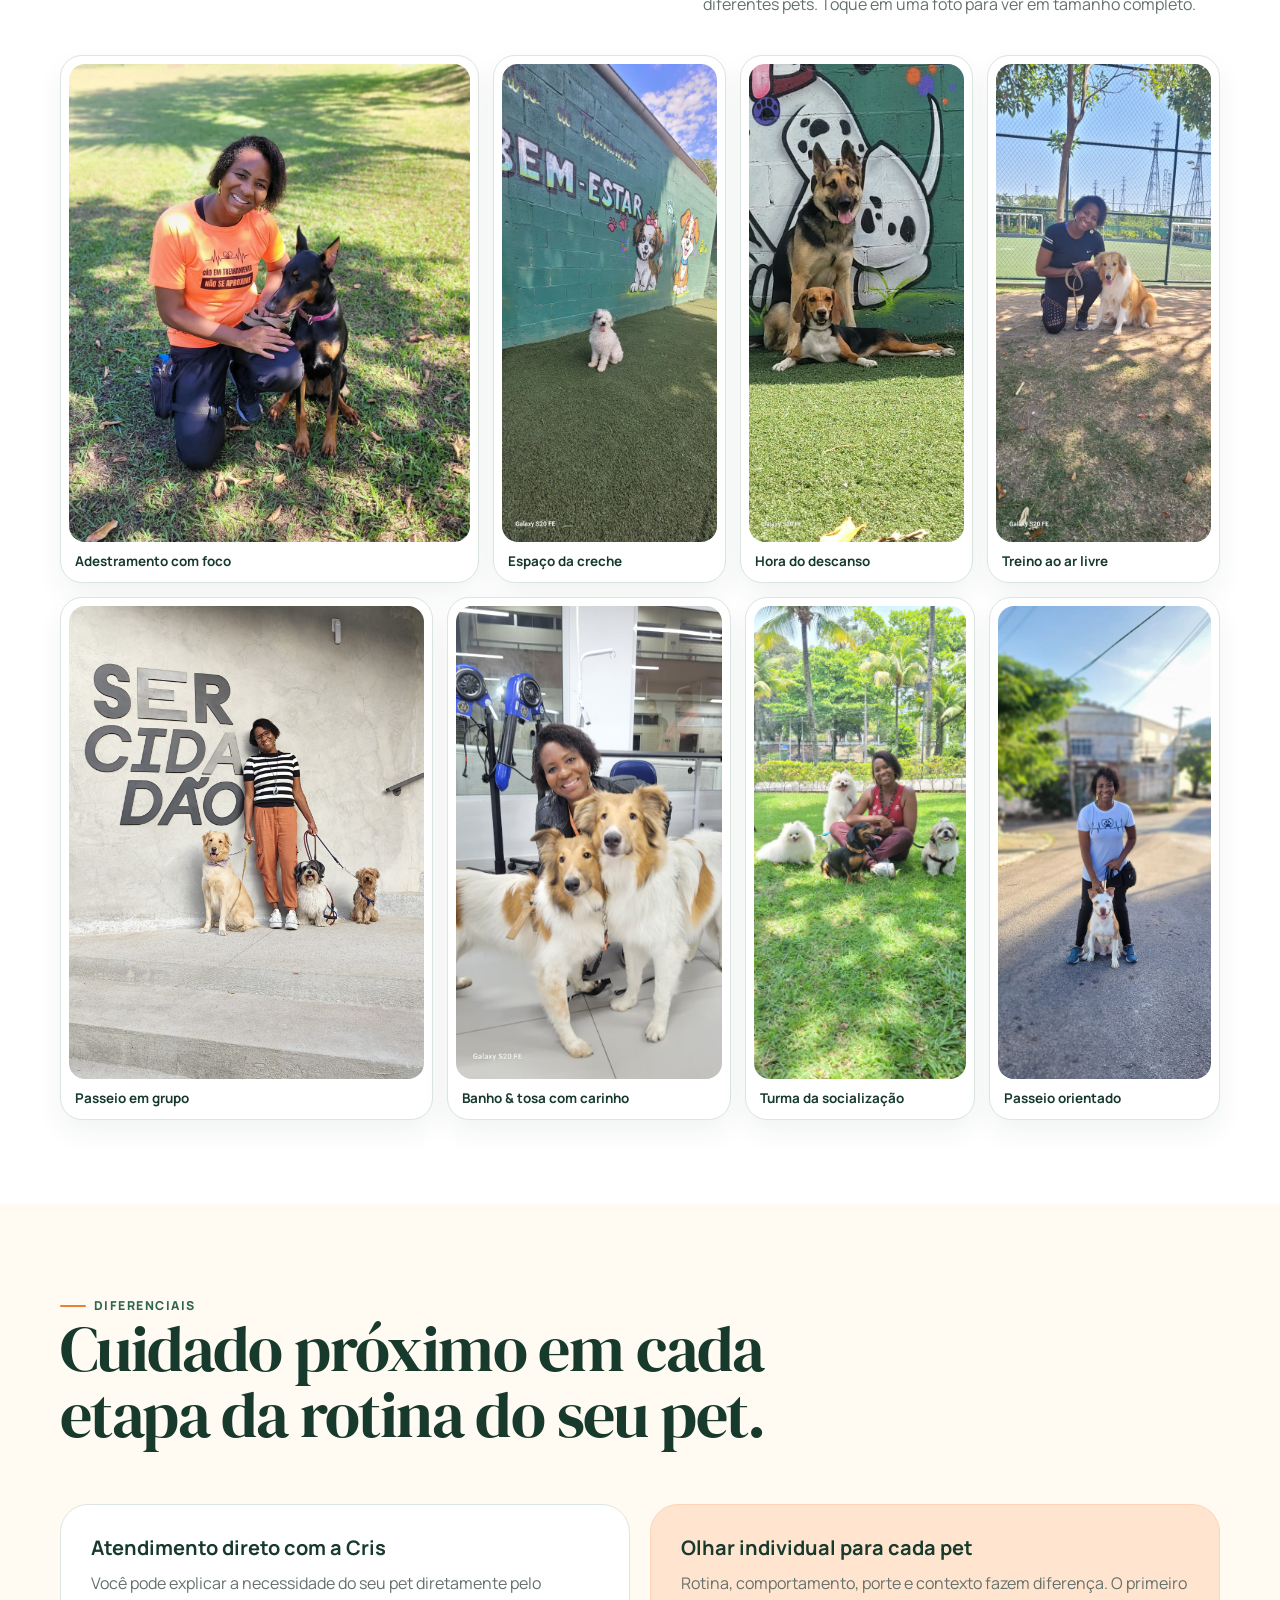
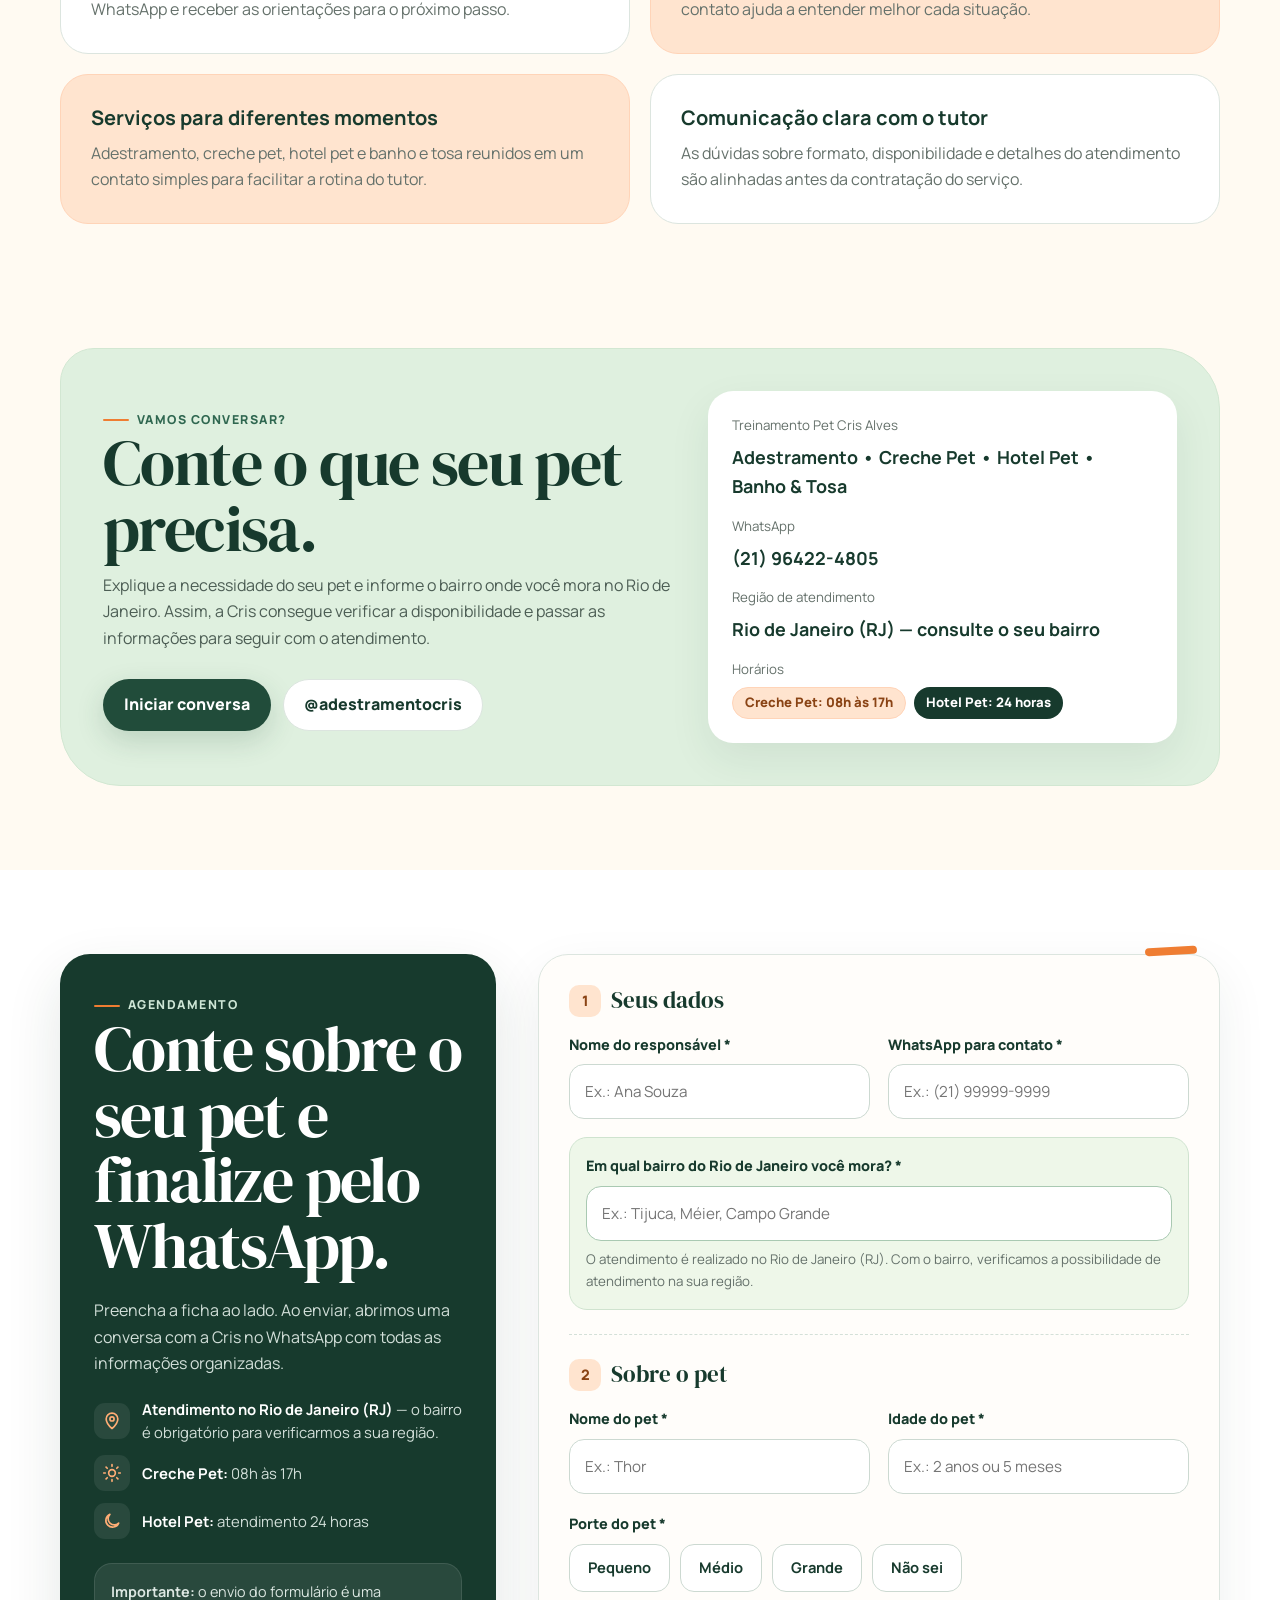
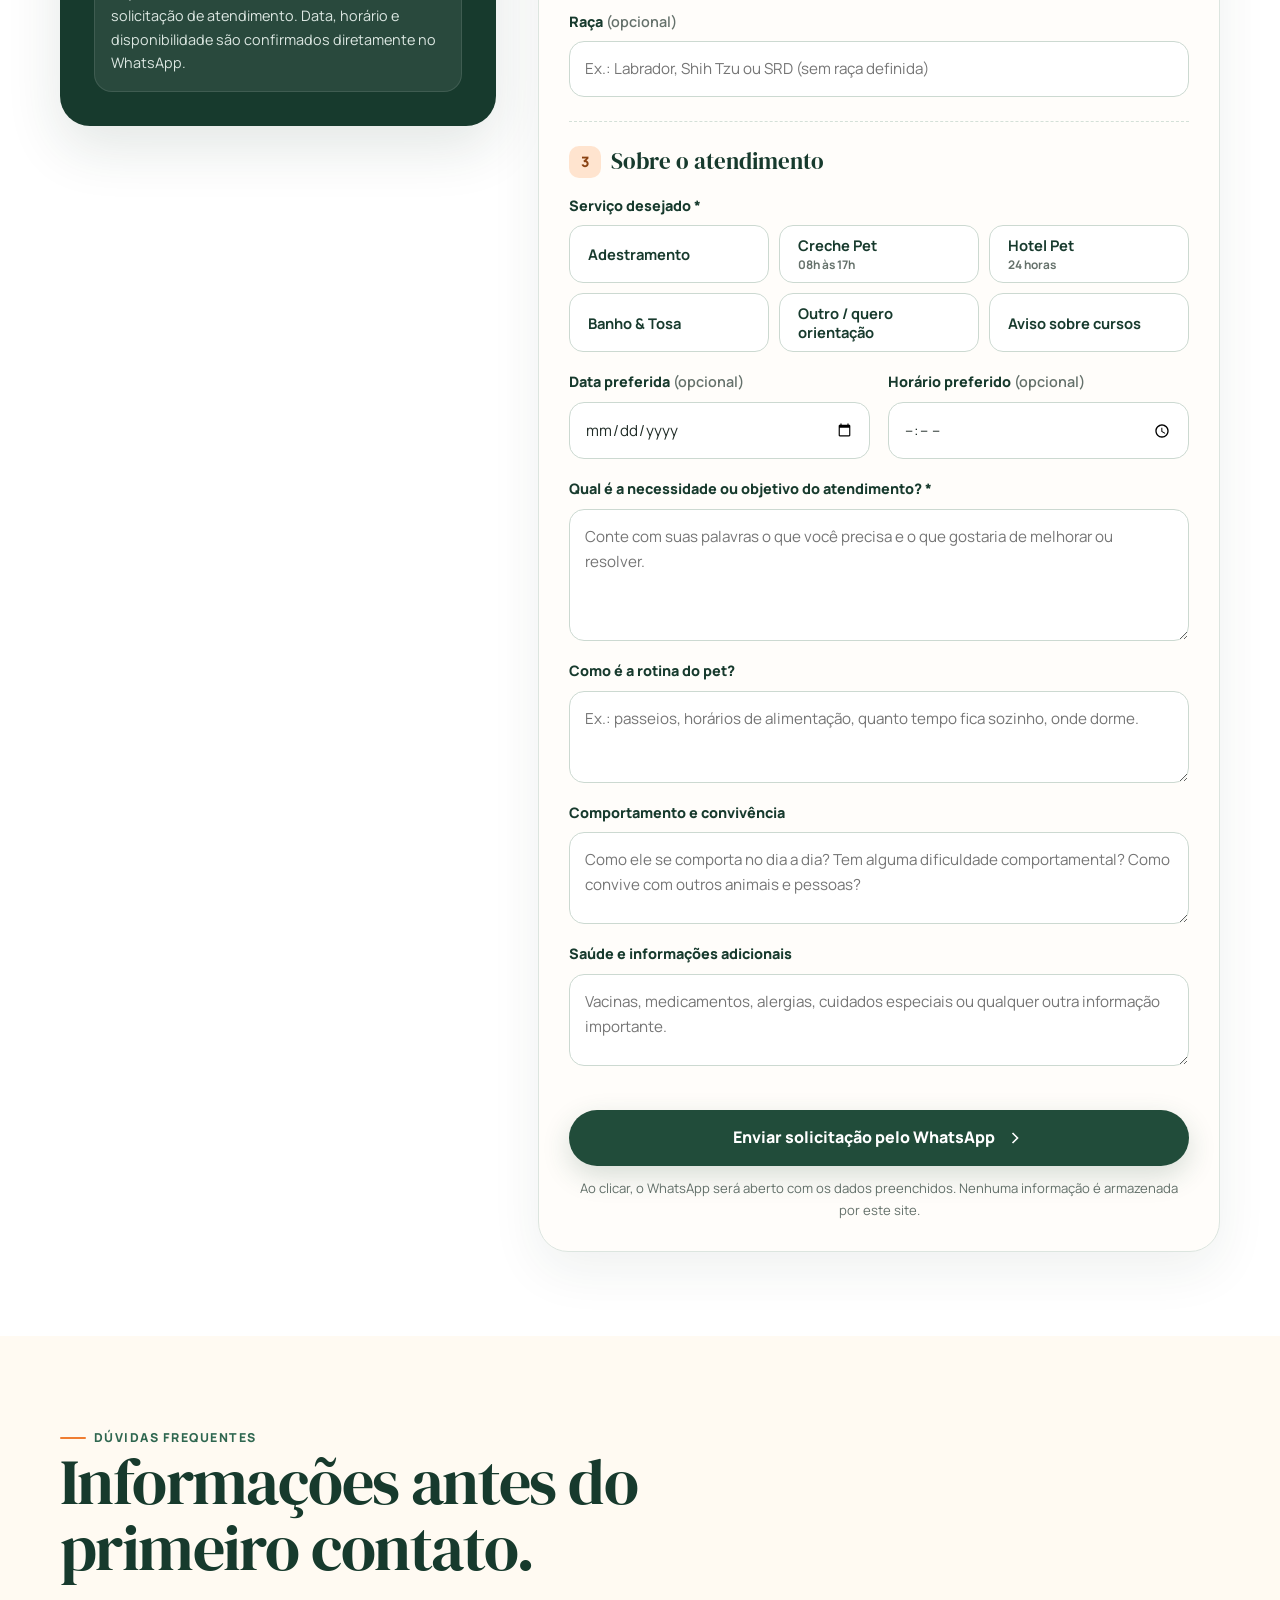
==== commit ed6ce841: "Atualiza fotos/vídeos, adiciona Creche Pet e ficha do pet - Substitui todas as fotos e o vídeo antig" ====
--- a/index.html
+++ b/index.html
@@ -3,13 +3,13 @@
 <head>
   <meta charset="utf-8">
   <meta name="viewport" content="width=device-width, initial-scale=1">
-  <title>Treinamento Pet Cris Alves | Adestramento, Banho & Tosa e Hotel Pet</title>
-  <meta name="description" content="Adestramento, banho e tosa, hotel pet e novidades sobre o futuro curso de adestramento. Fale com a Cris Alves ou solicite seu atendimento pelo WhatsApp.">
+  <title>Treinamento Pet Cris Alves | Adestramento, Creche Pet, Hotel Pet e Banho & Tosa no Rio de Janeiro</title>
+  <meta name="description" content="Adestramento, creche pet (08h às 17h), hotel pet 24 horas e banho e tosa no Rio de Janeiro (RJ). Conte sobre o seu pet e solicite o atendimento pelo WhatsApp.">
   <meta name="theme-color" content="#214c3a">
   <meta property="og:title" content="Treinamento Pet Cris Alves">
-  <meta property="og:description" content="Cuidado, orientação e confiança para uma rotina mais leve com seu pet.">
+  <meta property="og:description" content="Adestramento, creche pet, hotel pet 24 horas e banho e tosa no Rio de Janeiro (RJ).">
   <meta property="og:type" content="website">
-  <meta property="og:image" content="assets/cris-adestramento.webp">
+  <meta property="og:image" content="assets/cris-adestramento-dobermann.jpg">
   <meta name="robots" content="index,follow">
   <link rel="preconnect" href="https://fonts.googleapis.com">
   <link rel="preconnect" href="https://fonts.gstatic.com" crossorigin>
@@ -288,16 +288,6 @@
 
     /* Gallery */
     .gallery{background:var(--white)}
-    .gallery-grid{display:grid;grid-template-columns:1.15fr .85fr .85fr;grid-auto-rows:260px;gap:14px}
-    .gallery-grid figure{margin:0;border-radius:24px;overflow:hidden;position:relative;background:var(--green-50)}
-    .gallery-grid figure:first-child{grid-row:span 2}
-    .gallery-grid figure:nth-child(4){grid-column:span 2}
-    .gallery-grid img{width:100%;height:100%;object-fit:cover;object-position:50% 24%;transition:transform .5s ease}
-    .gallery-grid figure:hover img{transform:scale(1.04)}
-    .gallery-grid figcaption{
-      position:absolute;left:12px;right:12px;bottom:12px;background:rgba(23,58,45,.82);
-      color:#fff;padding:8px 12px;border-radius:14px;font-size:.8rem;line-height:1.3;backdrop-filter:blur(8px)
-    }
 
     /* Difference / CTA */
     .difference-grid{display:grid;grid-template-columns:1fr 1fr;gap:20px}
@@ -319,12 +309,6 @@
     .cta-side strong{color:var(--green-900);font-size:1.12rem;display:block;margin-bottom:14px}
 
 
-    /* Foco inteligente das fotos: rosto e pets visíveis */
-    .photo-full{object-fit:contain!important;background:var(--green-50)}
-    .focus-cris-dogs{object-position:50% 22%!important}
-    .focus-cris-center{object-position:50% 18%!important}
-    .focus-dog-center{object-position:50% 42%!important}
-    .focus-passeio{object-position:50% 34%!important}
 
     /* Curso */
     .course-section{background:linear-gradient(135deg,var(--orange-100) 0%,#fff5e9 55%,var(--green-50) 100%)}
@@ -484,7 +468,6 @@
       position:relative;overflow:hidden;
       transition:transform .35s cubic-bezier(.2,.8,.2,1), box-shadow .35s ease, border-color .35s ease;
     }
-    .service-card:nth-child(2){margin-top:34px}
     .service-card::before{
       content:"";position:absolute;right:-38px;top:-38px;width:110px;height:110px;
       border-radius:50%;background:rgba(223,240,223,.58);transition:transform .4s ease;
@@ -549,21 +532,6 @@
     .step:nth-child(even){transform:translateY(18px)}
     .step:hover{transform:translateY(-6px)!important;background:#e8f4e6}
 
-    /* Galeria: mosaico menos previsível */
-    .gallery-grid{
-      grid-template-columns:1.15fr .8fr 1.05fr;
-      grid-auto-rows:230px;
-    }
-    .gallery-grid figure:nth-child(2){transform:translateY(18px)}
-    .gallery-grid figure:nth-child(5){transform:translateY(-14px)}
-    .gallery-grid figure{
-      box-shadow:0 14px 30px rgba(23,58,45,.07);
-      transition:transform .4s ease, box-shadow .4s ease;
-    }
-    .gallery-grid figure:hover{
-      transform:translateY(-6px) rotate(.4deg)!important;
-      box-shadow:0 26px 50px rgba(23,58,45,.12);
-    }
 
     /* CTA e formulário com mais personalidade */
     .cta-panel{
@@ -611,12 +579,8 @@
     }
 
     @media (max-width:980px){
-      .service-card:nth-child(2){margin-top:0}
       .steps::before{display:none}
       .step:nth-child(even){transform:none}
-      .gallery-grid{grid-template-columns:1fr 1fr}
-      .gallery-grid figure:nth-child(2),
-      .gallery-grid figure:nth-child(5){transform:none}
       .hero::before{display:none}
     }
 
@@ -628,7 +592,6 @@
       }
       .hero-card:hover{transform:none}
       .pet-strip-track{animation-duration:22s}
-      .gallery-grid{grid-template-columns:1fr}
       .about-photo-card:nth-child(1),
       .about-photo-stack .about-photo-card:first-child,
       .about-photo-stack .about-photo-card:last-child{
@@ -836,11 +799,7 @@
       .hero-visual{min-height:560px;max-width:700px;width:100%;margin-inline:auto}
       .hero-card{inset:16px 22px 0 42px}
       .cards{grid-template-columns:1fr 1fr}
-      .service-card:last-child{grid-column:1/-1}
       .steps{grid-template-columns:1fr 1fr}
-      .gallery-grid{grid-template-columns:1fr 1fr;grid-auto-rows:280px}
-      .gallery-grid figure:first-child{grid-row:span 1}
-      .gallery-grid figure:nth-child(4){grid-column:span 1}
       .footer-grid{grid-template-columns:1fr 1fr}
       .footer-grid > div:first-child{grid-column:1/-1}
       .nav-links{
@@ -866,9 +825,8 @@
       section{padding:64px 0}
       .section-head{display:block;margin-bottom:28px}
       .section-head p{margin-top:12px}
-      .cards,.steps,.difference-grid,.gallery-grid,.footer-grid{grid-template-columns:1fr}
+      .cards,.steps,.difference-grid,.footer-grid{grid-template-columns:1fr}
       .service-card:last-child,.footer-grid > div:first-child{grid-column:auto}
-      .gallery-grid{grid-auto-rows:320px}
       .about-grid{gap:30px}
       .about-image{max-width:100%}
       .about-photo-grid{grid-template-columns:1fr;gap:12px}
@@ -894,9 +852,6 @@
       .field.full{grid-column:auto}
       .hero-card img{object-position:50% 18%}
       .about-image img{aspect-ratio:3/4;object-position:50% 14%}
-      .gallery-grid figure{aspect-ratio:3/4}
-      .gallery-grid img{object-position:50% 20%}
-      .gallery-grid .photo-full{object-fit:contain!important}
 
     }
     @media (prefers-reduced-motion: reduce){
@@ -922,7 +877,6 @@
     .form-grid,
     .cards,
     .steps,
-    .gallery-grid,
     .difference-grid,
     .cta-panel,
     .footer-grid {
@@ -938,7 +892,6 @@
     .form-grid > *,
     .cards > *,
     .steps > *,
-    .gallery-grid > *,
     .difference-grid > *,
     .cta-panel > *,
     .footer-grid > *,
@@ -996,48 +949,6 @@
       object-position:center;
     }
 
-    /* Galeria: imagem completa + legenda separada (não tampa rostos). */
-    .gallery-grid {
-      grid-template-columns:minmax(0,1.1fr) minmax(0,.9fr) minmax(0,1fr);
-      grid-auto-rows:270px;
-      gap:16px;
-      align-items:stretch;
-    }
-    .gallery-grid figure {
-      display:flex;
-      flex-direction:column;
-      min-width:0;
-      height:100%;
-      margin:0;
-      background:#f2f6f0;
-      border:1px solid var(--line);
-      border-radius:24px;
-    }
-    .gallery-grid img, .gallery-grid .photo-full {
-      flex:1 1 auto;
-      min-height:0;
-      width:100%;
-      height:calc(100% - 54px);
-      object-fit:contain!important;
-      object-position:center!important;
-      background:#f2f6f0;
-    }
-    .gallery-grid figcaption {
-      position:static;
-      flex:0 0 auto;
-      left:auto;right:auto;bottom:auto;
-      margin:0;
-      border-radius:0;
-      background:var(--green-900);
-      color:white;
-      min-height:54px;
-      padding:12px 14px;
-      line-height:1.45;
-      backdrop-filter:none;
-    }
-    /* Zoom só na borda visual e sem ampliar a fotografia para fora. */
-    .gallery-grid figure:hover img { transform:none; }
-
     .video-frame, .video-frame video { max-width:100%; }
     .video-frame video { height:auto; max-height:min(78vh,650px); object-fit:contain; }
     .wa-float {
@@ -1063,12 +974,10 @@
         grid-template-columns:minmax(0,1fr);
       }
       .cards,.steps,.difference-grid,
-      .gallery-grid,.footer-grid {
+      .footer-grid {
         grid-template-columns:repeat(2,minmax(0,1fr));
       }
       .footer-grid > div:first-child { grid-column:1/-1; }
-      .service-card:last-child { grid-column:1/-1; }
-      .service-card:nth-child(2) { margin-top:0; }
       .step:nth-child(even) { transform:none; }
       .hero-copy h1 { font-size:clamp(2.8rem,6.2vw,4.5rem); }
       .hero-visual {
@@ -1099,16 +1008,6 @@
       .about-photo-grid { grid-template-columns:minmax(0,1.08fr) minmax(0,.92fr); }
       .booking-copy { position:static; }
       .course-media img { max-height:480px; }
-      .gallery-grid {
-        grid-auto-rows:300px;
-      }
-      .gallery-grid figure:first-child,
-      .gallery-grid figure:nth-child(4) {
-        grid-row:auto;grid-column:auto;
-      }
-      .gallery-grid figure:nth-child(2),
-      .gallery-grid figure:nth-child(5) { transform:none; }
-      .gallery-grid figure:hover { transform:none!important; }
       .nav-links {
         position:absolute;
         top:calc(100% + 8px);
@@ -1174,7 +1073,7 @@
       .section-head { display:block;margin-bottom:24px; }
       .section-head p {max-width:100%;margin-top:12px}
       .cards,.steps,.difference-grid,
-      .gallery-grid,.footer-grid,
+      .footer-grid,
       .form-grid { grid-template-columns:minmax(0,1fr); }
       .service-card:last-child,
       .footer-grid > div:first-child {grid-column:auto}
@@ -1182,7 +1081,6 @@
         min-height:0;
         padding:24px 22px;
       }
-      .service-card:nth-child(2) {margin-top:0}
       .icon-box { margin-bottom:18px; }
       .step:nth-child(even){transform:none}
       .step { padding:22px; }
@@ -1231,32 +1129,6 @@
       }
       .video-frame:hover {transform:none}
       .video-frame video { height:auto;max-height:min(75vh,560px); }
-      .gallery-grid {
-        display:grid;
-        grid-template-columns:minmax(0,1fr);
-        grid-auto-rows:auto;
-        gap:16px;
-      }
-      .gallery-grid figure,
-      .gallery-grid figure:first-child,
-      .gallery-grid figure:nth-child(4) {
-        display:flex;
-        flex-direction:column;
-        height:auto;
-        grid-row:auto;grid-column:auto;
-        aspect-ratio:auto;
-      }
-      .gallery-grid img,
-      .gallery-grid .photo-full {
-        width:100%;
-        height:auto;
-        aspect-ratio:auto;
-        max-height:min(78vh,570px);
-        min-height:0;
-        object-fit:contain!important;
-      }
-      .gallery-grid figcaption { min-height:0;padding:12px 15px; }
-      .gallery-grid figure:hover img { transform:none; }
       .difference-card {padding:24px}
       .cta-panel { padding:24px 18px;gap:20px;border-radius:24px; }
       .cta-side { padding:20px;border-radius:18px; }
@@ -1499,6 +1371,329 @@
       #como-funciona .step { transition:none!important; }
     }
 
+    /* ==============================================================
+       ATUALIZAÇÃO 2026-11 — Creche Pet, Hotel 24h, ficha do pet,
+       novas fotos/vídeos e galeria completa.
+       Regras novas ficam neste bloco para não alterar o restante.
+       ============================================================== */
+
+    /* Menu: 8 links cabem em notebooks menores */
+    @media (min-width:981px) and (max-width:1200px){
+      .nav-links{gap:15px;font-size:.84rem}
+      .nav-links .btn{padding:0 15px;min-height:46px}
+    }
+
+    /* Hero: card na proporção real da foto (sem faixas vazias) */
+    @media (max-width:980px){
+      .hero-card{aspect-ratio:1074/1280}
+    }
+
+    /* Serviços: 4 cards com foto real */
+    @media (min-width:1101px){
+      .cards{grid-template-columns:repeat(4,minmax(0,1fr))}
+      .cards .service-card:nth-child(even){margin-top:34px}
+    }
+    @media (min-width:641px) and (max-width:1100px){
+      .cards{grid-template-columns:repeat(2,minmax(0,1fr))}
+    }
+    .service-card.has-photo{padding:10px;min-height:0}
+    .service-card.has-photo::before{display:none}
+    .service-photo{
+      position:relative;margin:0;aspect-ratio:3/4;border-radius:20px;overflow:hidden;
+      background:var(--green-50)
+    }
+    .service-photo img{width:100%;height:100%;object-fit:cover;transition:transform .6s ease}
+    .service-card.has-photo:hover .service-photo img{transform:scale(1.03)}
+    .service-body{display:flex;flex-direction:column;flex:1;padding:0 14px 14px}
+    .service-body .icon-box{
+      position:relative;z-index:2;width:58px;height:58px;margin:-29px 0 16px;
+      border:4px solid var(--white);box-shadow:0 8px 18px rgba(23,58,45,.10)
+    }
+    .service-card .service-body p{margin-bottom:18px;font-size:.95rem}
+
+    /* Etiquetas e selos de horário: sol/laranja = creche, lua/verde = hotel */
+    .hours-tag{
+      position:absolute;right:12px;top:12px;display:inline-flex;align-items:center;gap:6px;
+      padding:7px 12px 7px 9px;border-radius:999px;font-size:.78rem;font-weight:800;line-height:1;
+      box-shadow:0 8px 20px rgba(0,0,0,.14)
+    }
+    .hours-tag svg{width:16px;height:16px;flex:none}
+    .hours-tag.day{background:var(--orange);color:#2d1d12}
+    .hours-tag.night{background:var(--green-900);color:#fff}
+    .hours-tag.night svg{color:#ffd08f}
+
+    .schedule-badge{
+      display:inline-flex;align-items:center;gap:12px;padding:9px 20px 9px 9px;
+      border-radius:18px;margin:2px 0 22px
+    }
+    .schedule-badge svg{width:42px;height:42px;padding:9px;border-radius:13px;flex:none}
+    .schedule-badge small{
+      display:block;font-size:.7rem;font-weight:800;letter-spacing:.09em;text-transform:uppercase;line-height:1.3
+    }
+    .schedule-badge strong{
+      display:block;font-family:"DM Serif Display",Georgia,serif;font-weight:400;font-size:1.65rem;line-height:1.05
+    }
+    .schedule-badge.day{background:var(--orange-100);border:1px solid #ffd4b8;color:#8a4314}
+    .schedule-badge.day svg{background:var(--orange);color:#2d1d12}
+    .schedule-badge.day strong{color:var(--green-900)}
+    .schedule-badge.night{background:var(--green-900);color:#cde5d5}
+    .schedule-badge.night svg{background:rgba(255,255,255,.1);color:#ffd08f}
+    .schedule-badge.night strong{color:#fff}
+
+    .mini-title{font-size:1.05rem;margin:26px 0 14px}
+    .benefit-list{display:grid;gap:12px;margin:0;padding:0;list-style:none}
+    .benefit-list li{display:flex;gap:12px;align-items:flex-start;color:#4b5b53}
+
+    /* Creche Pet */
+    .creche-section{background:linear-gradient(180deg,#fff6ec 0%,var(--cream) 70%)}
+    .creche-grid{
+      display:grid;grid-template-columns:minmax(0,1.1fr) minmax(0,.9fr);gap:52px;align-items:start
+    }
+    .creche-copy{min-width:0}
+    .creche-copy > p:not(.lead){color:#526159}
+    .creche-photo{
+      margin:0;min-width:0;background:var(--white);border:1px solid var(--line);border-radius:30px;
+      padding:10px;box-shadow:0 20px 50px rgba(23,58,45,.10);rotate:1.2deg
+    }
+    .creche-photo img{
+      width:100%;height:auto;aspect-ratio:3/4;object-fit:cover;object-position:50% 44%;
+      border-radius:22px;background:var(--green-50)
+    }
+    .creche-photo figcaption{padding:12px 8px 4px;font-size:.85rem;color:var(--muted);text-align:center;line-height:1.45}
+    .creche-routine{
+      margin-top:56px;background:var(--white);border:1px solid var(--line);border-radius:30px;
+      padding:30px;box-shadow:0 16px 40px rgba(23,58,45,.06)
+    }
+    .creche-routine-head{
+      display:flex;justify-content:space-between;align-items:baseline;gap:8px 18px;flex-wrap:wrap;margin-bottom:24px
+    }
+    .creche-routine-head h3{
+      font-family:"DM Serif Display",Georgia,serif;font-weight:400;font-size:clamp(1.6rem,3vw,2.1rem);margin:0
+    }
+    .creche-routine-head p{margin:0;color:var(--muted);font-size:.92rem}
+    .routine-list{
+      list-style:none;margin:0;padding:0;position:relative;
+      display:grid;grid-template-columns:repeat(5,minmax(0,1fr));gap:16px
+    }
+    .routine-list::before{
+      content:"";position:absolute;left:3%;right:3%;top:16px;border-top:2px dashed rgba(239,125,50,.35)
+    }
+    .routine-list li{position:relative;display:flex;flex-direction:column;gap:6px;min-width:0}
+    .routine-time{
+      position:relative;z-index:1;align-self:flex-start;background:var(--orange-100);color:#8a4314;
+      border:1px solid #ffd4b8;font-weight:800;font-size:.78rem;line-height:1.2;padding:8px 12px;border-radius:999px
+    }
+    .routine-list li:first-child .routine-time,
+    .routine-list li:last-child .routine-time{background:var(--orange);border-color:var(--orange);color:#2d1d12}
+    .routine-list b{color:var(--green-900);margin-top:8px;line-height:1.3}
+    .routine-list li > span:last-child{color:var(--muted);font-size:.88rem;line-height:1.5}
+    .creche-actions{margin-top:30px}
+
+    /* Vídeos da creche (dois vídeos verticais) */
+    .video-duo{display:grid;grid-template-columns:repeat(2,minmax(0,1fr));gap:18px;align-items:start;min-width:0}
+    .video-duo .video-frame{margin:0;padding:10px;border-radius:26px;min-width:0}
+    .video-duo .video-frame:nth-child(2){margin-top:40px}
+    .video-duo .video-frame video{width:100%;height:auto;aspect-ratio:478/850;border-radius:18px}
+    .video-duo figcaption{color:#c9d8d1;font-size:.85rem;font-weight:700;text-align:center;padding:10px 6px 2px}
+
+    /* Hotel Pet */
+    .hotel-section{background:var(--white)}
+    .hotel-grid{display:grid;grid-template-columns:minmax(0,1.12fr) minmax(0,.88fr);gap:52px;align-items:center}
+    .hotel-copy{min-width:0}
+    .hours-compare{
+      min-width:0;display:grid;gap:14px;background:var(--green-50);border:1px solid #d7e9d7;
+      border-radius:34px 34px 34px 60px;padding:26px
+    }
+    .hours-compare-title{font-weight:800;text-transform:uppercase;letter-spacing:.1em;font-size:.75rem;color:var(--green-700)}
+    .hours-card{display:flex;gap:16px;align-items:center;border-radius:24px;padding:22px}
+    .hours-card > div{min-width:0}
+    .hours-card small{display:block;font-weight:800;text-transform:uppercase;letter-spacing:.1em;font-size:.72rem}
+    .hours-card strong{
+      display:block;font-family:"DM Serif Display",Georgia,serif;font-weight:400;
+      font-size:clamp(2rem,4vw,2.7rem);line-height:1.05;margin:2px 0 4px
+    }
+    .hours-card > div > span{display:block;font-size:.9rem;line-height:1.45}
+    .hours-icon{width:58px;height:58px;border-radius:18px;display:grid;place-items:center;flex:none}
+    .hours-icon svg{width:30px;height:30px}
+    .hours-card.night{background:var(--green-900);color:#cde5d5;box-shadow:0 18px 40px rgba(23,58,45,.22)}
+    .hours-card.night strong{color:#fff}
+    .hours-card.night .hours-icon{background:rgba(255,255,255,.1);color:#ffd08f}
+    .hours-card.day{background:var(--orange-100);border:1px solid #ffd4b8;color:#8a4314}
+    .hours-card.day strong{color:var(--green-900)}
+    .hours-card.day > div > span{color:#6b4a33}
+    .hours-card.day .hours-icon{background:var(--orange);color:#2d1d12}
+    .hours-note{margin:0;font-size:.85rem;color:var(--muted)}
+
+    /* Ficha do pet: o que precisamos saber */
+    .pet-info{background:linear-gradient(180deg,var(--green-50) 0%,#f6fbf3 100%)}
+    .pet-info-grid{display:grid;grid-template-columns:repeat(4,minmax(0,1fr));gap:16px}
+    .pet-info-card{
+      min-width:0;background:var(--white);border:1px solid #d7e9d7;border-radius:26px;padding:24px;
+      box-shadow:0 12px 30px rgba(23,58,45,.05)
+    }
+    .pet-info-num{display:block;font-family:"DM Serif Display",Georgia,serif;font-size:2rem;color:var(--orange);line-height:1;margin-bottom:12px}
+    .pet-info-card ul{list-style:none;margin:0;padding:0;display:grid;gap:10px}
+    .pet-info-card li{position:relative;padding-left:20px;color:#4b5b53;font-size:.93rem;line-height:1.5}
+    .pet-info-card li::before{
+      content:"";position:absolute;left:1px;top:.5em;width:9px;height:9px;border-radius:50%;border:2px solid var(--orange)
+    }
+    .pet-info-cta{
+      margin-top:22px;display:flex;align-items:center;justify-content:space-between;gap:20px;
+      background:var(--green-900);color:#dce7e2;border-radius:24px;padding:20px 24px
+    }
+    .pet-info-cta p{margin:0}
+    .pet-info-cta strong{color:#fff}
+    .pet-info-cta .btn{flex:none}
+
+    /* Cursos: foto com enquadramento que preserva a Cris e o pet */
+    .course-media img{max-height:none;aspect-ratio:4/5;object-fit:cover;object-position:50% 42%}
+
+    /* Galeria completa: fileiras justificadas, fotos inteiras (sem cortes) */
+    .gallery-masonry{--row-h:calc(min(100vw - 32px, 1160px) * .33);--pad:18px;display:flex;flex-wrap:wrap;gap:14px;justify-content:center}
+    .gallery-item{
+      --ar:.75;flex:var(--ar) 1 calc(var(--ar) * var(--row-h) + var(--pad));
+      max-width:calc(var(--ar) * var(--row-h) * 1.8 + var(--pad));min-width:0;margin:0;
+      display:flex;flex-direction:column;background:var(--white);border:1px solid var(--line);
+      border-radius:22px;padding:8px;box-shadow:0 12px 28px rgba(23,58,45,.06);
+      transition:opacity .6s ease, transform .35s ease, box-shadow .35s ease
+    }
+    .gallery-item:hover{transform:translateY(-4px);box-shadow:0 22px 44px rgba(23,58,45,.12)}
+    .gallery-link{display:block;border-radius:16px;overflow:hidden;cursor:zoom-in;background:var(--green-50)}
+    .gallery-link:focus-visible{outline:3px solid var(--orange);outline-offset:3px}
+    .gallery-item img{width:100%;height:auto;aspect-ratio:var(--ar);object-fit:cover}
+    .gallery-item figcaption{padding:10px 6px 4px;font-size:.84rem;font-weight:700;color:var(--green-900);line-height:1.35}
+
+    /* Foto ampliada */
+    .lightbox{border:0;padding:0;background:transparent;max-width:min(92vw,980px);max-height:94vh;overflow:visible}
+    .lightbox::backdrop{background:rgba(16,39,31,.88);backdrop-filter:blur(4px)}
+    .lightbox img{
+      display:block;width:auto;height:auto;max-width:min(92vw,980px);max-height:calc(94vh - 64px);
+      margin:0 auto;border-radius:18px;background:#0f281f
+    }
+    .lightbox p{color:#e8f0ec;text-align:center;margin:12px 0 0;font-weight:700;font-size:.92rem}
+    .lightbox-close{
+      position:absolute;top:-14px;right:-14px;z-index:2;width:44px;height:44px;border-radius:50%;border:0;
+      background:var(--white);color:var(--green-900);display:grid;place-items:center;cursor:pointer;
+      box-shadow:0 10px 24px rgba(0,0,0,.25)
+    }
+    .lightbox-close svg{width:22px;height:22px}
+    .lightbox-close:focus-visible{outline:3px solid var(--orange);outline-offset:3px}
+    body.lightbox-open{overflow:hidden}
+
+    /* Agendamento: ficha em 3 etapas */
+    .booking-facts{list-style:none;margin:22px 0 0;padding:0;display:grid;gap:12px}
+    .booking-facts li{display:flex;gap:12px;align-items:center;color:#d2dfd9;font-size:.93rem;line-height:1.5}
+    .booking-facts svg{width:36px;height:36px;padding:8px;border-radius:11px;background:rgba(255,255,255,.08);color:#ffad75;flex:none}
+    .booking-facts strong{color:#fff}
+    .form-step{border:0;margin:0 0 24px;padding:0;min-width:0}
+    .form-step + .form-step{padding-top:24px;border-top:1px dashed #d4e0d8}
+    .form-step legend{
+      float:left;width:100%;display:flex;align-items:center;gap:10px;padding:0;margin-bottom:16px;
+      font-family:"DM Serif Display",Georgia,serif;font-size:1.45rem;line-height:1.2;color:var(--green-900)
+    }
+    .form-step-num{
+      width:32px;height:32px;border-radius:10px;background:var(--orange-100);color:#8a4314;flex:none;
+      display:grid;place-items:center;font-family:"Manrope",sans-serif;font-weight:800;font-size:.9rem
+    }
+    .form-step legend + *{clear:both}
+    .booking-form input,.booking-form select,.booking-form textarea{font:inherit;font-size:.95rem}
+    .field-label{font-weight:800;color:var(--green-900);font-size:.9rem}
+    .optional{font-weight:600;color:var(--muted)}
+    .field-highlight{background:var(--green-50);border:1px solid #cfe3cf;border-radius:18px;padding:16px}
+    .field-highlight input{border-color:#a9c9b2}
+    .field textarea.textarea-sm{min-height:92px}
+    .choice-group{display:flex;flex-wrap:wrap;gap:10px}
+    .choice{position:relative;display:inline-flex;min-width:0}
+    .choice input{position:absolute;inset:0;width:100%;height:100%;margin:0;opacity:0;cursor:pointer}
+    .choice span{
+      display:inline-flex;flex-direction:column;justify-content:center;min-height:48px;padding:10px 18px;
+      border:1px solid #ccd9d1;border-radius:14px;background:var(--white);color:var(--green-900);
+      font-weight:700;font-size:.92rem;line-height:1.25;pointer-events:none;
+      transition:background .2s ease,border-color .2s ease,color .2s ease,box-shadow .2s ease
+    }
+    .choice span small{font-weight:700;color:var(--muted);font-size:.74rem;margin-top:3px}
+    .choice:hover span{border-color:var(--green-700)}
+    .choice input:checked + span{
+      background:var(--green-800);border-color:var(--green-800);color:var(--white);box-shadow:0 8px 18px rgba(33,76,58,.18)
+    }
+    .choice input:checked + span small{color:#cde5d5}
+    .choice input:focus-visible + span{outline:3px solid var(--orange);outline-offset:2px}
+    .choice-services{display:grid;grid-template-columns:repeat(3,minmax(0,1fr))}
+    .choice-services .choice{display:flex}
+    .choice-services .choice span{width:100%}
+    .was-validated .field input:invalid,
+    .was-validated .field textarea:invalid{border-color:#c2410c;box-shadow:0 0 0 4px rgba(194,65,12,.08)}
+    .was-validated .choice-group:has(input:invalid) .choice span{border-color:#c2410c}
+
+    /* Contato: horários lado a lado */
+    .cta-hours{display:flex;flex-wrap:wrap;gap:8px}
+    .hours-pill{display:inline-flex;align-items:center;padding:7px 12px;border-radius:999px;font-weight:800;font-size:.82rem;line-height:1.2}
+    .hours-pill.day{background:var(--orange-100);color:#8a4314;border:1px solid #ffd4b8}
+    .hours-pill.night{background:var(--green-900);color:var(--white)}
+    .inline-link{color:var(--green-700);font-weight:800;text-decoration:underline;text-underline-offset:3px}
+
+    @media (max-width:1100px){
+      .pet-info-grid{grid-template-columns:repeat(2,minmax(0,1fr))}
+      .creche-grid,.hotel-grid{gap:32px}
+    }
+
+    @media (max-width:980px){
+      .creche-grid,.hotel-grid{grid-template-columns:minmax(0,1fr)}
+      .creche-photo{width:100%;max-width:520px;margin-inline:auto;rotate:none}
+      .routine-list{grid-template-columns:repeat(2,minmax(0,1fr));row-gap:22px}
+      .routine-list::before{display:none}
+      .hours-compare{max-width:640px;width:100%;margin-inline:auto}
+      .video-duo{max-width:640px;width:100%;margin-inline:auto}
+      .course-media{width:100%;max-width:520px;margin-inline:auto}
+      .course-media img{max-height:none}
+    }
+
+    @media (max-width:640px){
+      .service-body{padding:0 10px 10px}
+      .creche-routine{margin-top:40px;padding:22px 18px;border-radius:24px}
+      .routine-list{grid-template-columns:minmax(0,1fr);row-gap:16px}
+      .routine-list li{display:grid;grid-template-columns:auto minmax(0,1fr);column-gap:12px;row-gap:2px;align-items:start}
+      .routine-time{grid-row:span 2;min-width:74px;text-align:center}
+      .routine-list b{margin-top:2px}
+      .schedule-badge strong{font-size:1.45rem}
+      .video-duo{gap:10px}
+      .video-duo .video-frame{padding:6px;border-radius:18px}
+      .video-duo .video-frame:nth-child(2){margin-top:24px}
+      .video-duo .video-frame video{max-height:none;border-radius:13px}
+      .video-duo figcaption{font-size:.76rem;padding:8px 2px 2px}
+      .hours-compare{padding:18px;border-radius:24px}
+      .hours-card{padding:18px;gap:14px}
+      .hours-icon{width:48px;height:48px;border-radius:15px}
+      .pet-info-grid{grid-template-columns:minmax(0,1fr)}
+      .pet-info-card{padding:20px}
+      .pet-info-cta{flex-direction:column;align-items:stretch;padding:20px 18px}
+      .pet-info-cta .btn{width:100%}
+      .course-media img{max-height:none;aspect-ratio:4/5;object-fit:cover}
+      .gallery-masonry{--row-h:calc((100vw - 28px) * .6);--pad:12px;gap:10px}
+      .gallery-item{padding:5px;border-radius:16px}
+      .gallery-link{border-radius:12px}
+      .gallery-item figcaption{font-size:.74rem;padding:7px 3px 2px}
+      .lightbox-close{top:8px;right:8px}
+      .form-step legend{font-size:1.3rem}
+      .booking-form input,.booking-form select,.booking-form textarea{font-size:16px}
+      .field-highlight{padding:14px 12px}
+      .choice-group:not(.choice-services) .choice{flex:1 1 calc(50% - 5px)}
+      .choice-group .choice span{width:100%;padding:10px 12px}
+      .choice-group:not(.choice-services) .choice span{align-items:center;text-align:center}
+      .choice-services{grid-template-columns:repeat(2,minmax(0,1fr))}
+    }
+
+    @media (max-width:360px){
+      .video-duo{grid-template-columns:minmax(0,1fr);max-width:280px}
+      .video-duo .video-frame:nth-child(2){margin-top:0}
+      .choice-services{grid-template-columns:minmax(0,1fr)}
+    }
+
+    @media (prefers-reduced-motion: reduce){
+      .creche-photo{rotate:none}
+      .gallery-item:hover{transform:none}
+    }
+
   </style>
 
   <script type="application/ld+json">
@@ -1506,8 +1701,14 @@
     "@context":"https://schema.org",
     "@type":"LocalBusiness",
     "name":"Treinamento Pet Cris Alves",
-    "description":"Adestramento, banho e tosa e hotel pet.",
+    "description":"Adestramento, creche pet (08h às 17h), hotel pet com atendimento 24 horas e banho e tosa no Rio de Janeiro (RJ).",
     "telephone":"+55 21 96422-4805",
+    "image":"assets/cris-adestramento-dobermann.jpg",
+    "areaServed":{
+      "@type":"City",
+      "name":"Rio de Janeiro",
+      "containedInPlace":{"@type":"State","name":"Rio de Janeiro"}
+    },
     "sameAs":["https://www.instagram.com/adestramentocris/"]
   }
   </script>
@@ -1552,8 +1753,10 @@
 
       <nav class="nav-links" id="navLinks" aria-label="Navegação principal">
         <a href="#servicos">Serviços</a>
+        <a href="#creche">Creche</a>
+        <a href="#hotel">Hotel</a>
         <a href="#sobre">Sobre</a>
-        <a href="#curso">Curso</a>
+        <a href="#curso">Cursos</a>
         <a href="#agendamento">Agendamento</a>
         <a href="#galeria">Galeria</a>
         <a href="#faq">FAQ</a>
@@ -1582,7 +1785,7 @@
         <div class="hero-copy reveal">
           <span class="eyebrow">Cuidado próximo, rotina mais leve</span>
           <h1>Confiança para você. <em>Cuidado de verdade</em> para o seu pet.</h1>
-          <p class="lead">Adestramento, banho e tosa e hotel pet com atendimento próximo para quem busca mais tranquilidade, orientação e bem-estar na rotina com seu companheiro.</p>
+          <p class="lead">Adestramento, creche pet, hotel pet e banho e tosa no Rio de Janeiro, com atendimento próximo para quem busca mais tranquilidade, orientação e bem-estar na rotina com seu companheiro.</p>
           <div class="actions">
             <a class="btn btn-primary" href="https://wa.me/5521964224805?text=Ol%C3%A1%2C%20Cris!%20Vim%20pelo%20site%20e%20quero%20entender%20qual%20servi%C3%A7o%20%C3%A9%20mais%20indicado%20para%20meu%20pet." target="_blank" rel="noopener">
               Quero falar com a Cris
@@ -1591,9 +1794,9 @@
             <a class="btn btn-secondary" href="#servicos">Conhecer os serviços</a>
           </div>
           <div class="hero-meta" aria-label="Destaques">
-            <span><i class="dot"></i> Atendimento próximo</span>
-            <span><i class="dot"></i> Orientação clara</span>
-            <span><i class="dot"></i> Foco no bem-estar</span>
+            <span><i class="dot"></i> Atendimento no Rio de Janeiro (RJ)</span>
+            <span><i class="dot"></i> Creche Pet: 08h às 17h</span>
+            <span><i class="dot"></i> Hotel Pet: 24 horas</span>
           </div>
         </div>
 
@@ -1601,7 +1804,7 @@
           <span class="orb one"></span>
           <span class="orb two"></span>
           <div class="hero-card">
-            <img src="assets/cris-adestramento.webp" alt="Cris Alves ao lado de um cão durante um momento de treinamento" width="1200" height="1600">
+            <img src="assets/cris-adestramento-dobermann.jpg" alt="Cris Alves agachada na grama ao lado de um Dobermann, vestindo camiseta laranja com os dizeres “cão em treinamento”" width="1074" height="1280">
           </div>
           <div class="hero-badge">
             <strong>Treinamento Pet Cris Alves</strong>
@@ -1615,17 +1818,17 @@
     <div class="pet-strip" aria-hidden="true">
       <div class="pet-strip-track">
         <span>Adestramento com orientação</span>
+        <span>Creche Pet · 08h às 17h</span>
+        <span>Hotel Pet · 24 horas</span>
         <span>Banho & Tosa</span>
-        <span>Hotel Pet</span>
-        <span>Contato direto com a Cris</span>
-        <span>Bem-estar e rotina</span>
-        <span>Em breve: curso de adestramento</span>
+        <span>Atendimento no Rio de Janeiro (RJ)</span>
+        <span>Em breve: cursos</span>
         <span>Adestramento com orientação</span>
+        <span>Creche Pet · 08h às 17h</span>
+        <span>Hotel Pet · 24 horas</span>
         <span>Banho & Tosa</span>
-        <span>Hotel Pet</span>
-        <span>Contato direto com a Cris</span>
-        <span>Bem-estar e rotina</span>
-        <span>Em breve: curso de adestramento</span>
+        <span>Atendimento no Rio de Janeiro (RJ)</span>
+        <span>Em breve: cursos</span>
       </div>
     </div>
 
@@ -1636,46 +1839,287 @@
             <span class="eyebrow">Serviços</span>
             <h2>O cuidado que seu pet precisa em diferentes momentos.</h2>
           </div>
-          
+          <p>Atendimento no Rio de Janeiro (RJ). Cada serviço começa entendendo a rotina, o comportamento e a necessidade do seu pet.</p>
         </div>
 
         <div class="cards">
-          <article class="service-card reveal">
-            <div class="icon-box" aria-hidden="true">
-              <svg viewBox="0 0 24 24" fill="none" stroke="currentColor" stroke-width="1.8">
-                <path d="M12 20c4.4 0 8-3 8-6.8 0-3.2-2.7-5.8-6.4-5.8S7.2 10 7.2 13.2C7.2 17 7.6 20 12 20Z"/>
-                <path d="M8.2 8.5 5.8 5.2M15.8 8.5l2.4-3.3M10 13h.01M14 13h.01M10.5 16c.9.6 2.1.6 3 0"/>
-              </svg>
+          <article class="service-card has-photo reveal">
+            <figure class="service-photo">
+              <img src="assets/cris-adestramento-collie.jpg" alt="Cris Alves ajoelhada em um parque ao lado de um Collie na guia" loading="lazy" width="576" height="1280" style="object-position:50% 42%">
+            </figure>
+            <div class="service-body">
+              <div class="icon-box" aria-hidden="true">
+                <svg viewBox="0 0 24 24" fill="none" stroke="currentColor" stroke-width="1.8">
+                  <path d="M12 20c4.4 0 8-3 8-6.8 0-3.2-2.7-5.8-6.4-5.8S7.2 10 7.2 13.2C7.2 17 7.6 20 12 20Z"/>
+                  <path d="M8.2 8.5 5.8 5.2M15.8 8.5l2.4-3.3M10 13h.01M14 13h.01M10.5 16c.9.6 2.1.6 3 0"/>
+                </svg>
+              </div>
+              <h3>Adestramento</h3>
+              <p>Orientação personalizada para melhorar a comunicação, a rotina e a convivência com seu pet, respeitando as necessidades apresentadas em cada caso.</p>
+              <a href="https://wa.me/5521964224805?text=Ol%C3%A1%2C%20Cris!%20Quero%20saber%20mais%20sobre%20o%20adestramento." target="_blank" rel="noopener">Quero saber mais <span>→</span></a>
             </div>
-            <h3>Adestramento</h3>
-            <p>Orientação personalizada para melhorar a comunicação, a rotina e a convivência com seu pet, respeitando as necessidades apresentadas em cada caso.</p>
-            <a href="https://wa.me/5521964224805?text=Ol%C3%A1%2C%20Cris!%20Quero%20saber%20mais%20sobre%20o%20adestramento." target="_blank" rel="noopener">Quero saber mais <span>→</span></a>
           </article>
 
-          <article class="service-card reveal">
-            <div class="icon-box" aria-hidden="true">
-              <svg viewBox="0 0 24 24" fill="none" stroke="currentColor" stroke-width="1.8">
-                <path d="M8 4c.6 2.6 1.9 4 4 4s3.4-1.4 4-4"/>
-                <path d="M6 10c-1.7 1.5-2.6 3.2-2.6 5.1C3.4 18.4 7.2 21 12 21s8.6-2.6 8.6-5.9c0-1.9-.9-3.6-2.6-5.1"/>
-                <path d="M9 13.2h.01M15 13.2h.01M10.2 16.3c1.2.8 2.4.8 3.6 0"/>
-              </svg>
+          <article class="service-card has-photo reveal">
+            <figure class="service-photo">
+              <img src="assets/creche-espaco-bem-estar.jpg" alt="Poodle branco sentado na grama sintética do espaço da creche, em frente ao mural “Bem-estar”" loading="lazy" width="576" height="1280" style="object-position:50% 40%">
+              <span class="hours-tag day">
+                <svg viewBox="0 0 24 24" fill="none" stroke="currentColor" stroke-width="2" stroke-linecap="round" aria-hidden="true"><circle cx="12" cy="12" r="4"/><path d="M12 2v2M12 20v2M4.9 4.9l1.4 1.4M17.7 17.7l1.4 1.4M2 12h2M20 12h2M4.9 19.1l1.4-1.4M17.7 6.3l1.4-1.4"/></svg>
+                08h às 17h
+              </span>
+            </figure>
+            <div class="service-body">
+              <div class="icon-box" aria-hidden="true">
+                <svg viewBox="0 0 24 24" fill="none" stroke="currentColor" stroke-width="1.8" stroke-linecap="round" stroke-linejoin="round">
+                  <circle cx="12" cy="12" r="8.5"/>
+                  <circle cx="12" cy="12" r="3"/>
+                  <path d="M12 3.5v5.5M20.5 12H15M12 20.5V15M3.5 12H9"/>
+                </svg>
+              </div>
+              <h3>Creche Pet</h3>
+              <p>Um dia de convivência, brincadeiras e atividades com acompanhamento enquanto você cumpre sua rotina. No fim da tarde, o pet volta para casa.</p>
+              <a href="#creche">Conhecer a creche <span>→</span></a>
             </div>
-            <h3>Banho & Tosa</h3>
-            <p>Cuidados de higiene e apresentação para deixar seu pet limpo, confortável e bem cuidado, com atendimento atento às particularidades de cada animal.</p>
-            <a href="https://wa.me/5521964224805?text=Ol%C3%A1%2C%20Cris!%20Quero%20saber%20mais%20sobre%20banho%20e%20tosa." target="_blank" rel="noopener">Consultar atendimento <span>→</span></a>
           </article>
 
-          <article class="service-card reveal">
-            <div class="icon-box" aria-hidden="true">
-              <svg viewBox="0 0 24 24" fill="none" stroke="currentColor" stroke-width="1.8">
-                <path d="M4 20V9l8-5 8 5v11"/>
-                <path d="M8 20v-6h8v6M9 10h.01M15 10h.01"/>
-              </svg>
+          <article class="service-card has-photo reveal">
+            <figure class="service-photo">
+              <img src="assets/hotel-pet-descanso.jpg" alt="Pastor Alemão e Beagle descansando juntos na grama sintética do espaço dos pets" loading="lazy" width="576" height="1280" style="object-position:50% 40%">
+              <span class="hours-tag night">
+                <svg viewBox="0 0 24 24" fill="none" stroke="currentColor" stroke-width="2" stroke-linecap="round" stroke-linejoin="round" aria-hidden="true"><path d="M20 14.5A8 8 0 1 1 9.5 4a6.5 6.5 0 0 0 10.5 10.5Z"/></svg>
+                24 horas
+              </span>
+            </figure>
+            <div class="service-body">
+              <div class="icon-box" aria-hidden="true">
+                <svg viewBox="0 0 24 24" fill="none" stroke="currentColor" stroke-width="1.8">
+                  <path d="M4 20V9l8-5 8 5v11"/>
+                  <path d="M8 20v-6h8v6M9 10h.01M15 10h.01"/>
+                </svg>
+              </div>
+              <h3>Hotel Pet</h3>
+              <p>Hospedagem para quando você precisa viajar ou se ausentar, com atendimento 24 horas e a rotina do pet respeitada conforme as suas orientações.</p>
+              <a href="#hotel">Conhecer o hotel <span>→</span></a>
             </div>
-            <h3>Hotel Pet</h3>
-            <p>Uma opção de hospedagem para os momentos em que você precisa se ausentar. Consulte disponibilidade, rotina, requisitos e adaptação diretamente pelo WhatsApp.</p>
-            <a href="https://wa.me/5521964224805?text=Ol%C3%A1%2C%20Cris!%20Quero%20consultar%20disponibilidade%20do%20hotel%20pet." target="_blank" rel="noopener">Consultar hospedagem <span>→</span></a>
           </article>
+
+          <article class="service-card has-photo reveal">
+            <figure class="service-photo">
+              <img src="assets/cris-banho-tosa-collies.jpg" alt="Cris Alves abraçada a dois Collies na sala de banho e tosa, com secadores ao fundo" loading="lazy" width="720" height="1280" style="object-position:50% 72%">
+            </figure>
+            <div class="service-body">
+              <div class="icon-box" aria-hidden="true">
+                <svg viewBox="0 0 24 24" fill="none" stroke="currentColor" stroke-width="1.8">
+                  <path d="M8 4c.6 2.6 1.9 4 4 4s3.4-1.4 4-4"/>
+                  <path d="M6 10c-1.7 1.5-2.6 3.2-2.6 5.1C3.4 18.4 7.2 21 12 21s8.6-2.6 8.6-5.9c0-1.9-.9-3.6-2.6-5.1"/>
+                  <path d="M9 13.2h.01M15 13.2h.01M10.2 16.3c1.2.8 2.4.8 3.6 0"/>
+                </svg>
+              </div>
+              <h3>Banho & Tosa</h3>
+              <p>Cuidados de higiene e apresentação para deixar seu pet limpo, confortável e bem cuidado, com atendimento atento às particularidades de cada animal.</p>
+              <a href="https://wa.me/5521964224805?text=Ol%C3%A1%2C%20Cris!%20Quero%20saber%20mais%20sobre%20banho%20e%20tosa." target="_blank" rel="noopener">Consultar atendimento <span>→</span></a>
+            </div>
+          </article>
+        </div>
+      </div>
+    </section>
+
+    <section class="creche-section" id="creche" aria-labelledby="creche-title">
+      <div class="container">
+        <div class="creche-grid">
+          <div class="creche-copy reveal">
+            <span class="eyebrow">Creche Pet</span>
+            <h2 id="creche-title">Um dia inteiro de convivência, brincadeira e cuidado.</h2>
+            <div class="schedule-badge day">
+              <svg viewBox="0 0 24 24" fill="none" stroke="currentColor" stroke-width="2" stroke-linecap="round" aria-hidden="true"><circle cx="12" cy="12" r="4"/><path d="M12 2v2M12 20v2M4.9 4.9l1.4 1.4M17.7 17.7l1.4 1.4M2 12h2M20 12h2M4.9 19.1l1.4-1.4M17.7 6.3l1.4-1.4"/></svg>
+              <span><small>Funcionamento da creche</small><strong>08h às 17h</strong></span>
+            </div>
+            <p class="lead">Na creche, seu pet passa o dia em um espaço preparado para ele, convivendo com outros cães, brincando e descansando com acompanhamento. No fim da tarde, ele volta para casa — e você segue a sua rotina sabendo que ele está bem cuidado.</p>
+            <p>Antes do primeiro dia, conversamos sobre idade, porte, rotina, comportamento, saúde e convivência com outros animais. Assim entendemos se a creche é indicada para o seu pet e como fazer uma adaptação tranquila.</p>
+
+            <h3 class="mini-title">Benefícios da socialização e das atividades</h3>
+            <ul class="benefit-list">
+              <li><span class="check">✓</span><span><strong>Energia bem gasta:</strong> brincadeiras e movimento ao longo do dia.</span></li>
+              <li><span class="check">✓</span><span><strong>Socialização:</strong> convivência com outros cães e pessoas, sempre com supervisão.</span></li>
+              <li><span class="check">✓</span><span><strong>Estímulo físico e mental:</strong> atividades que ajudam a evitar o tédio.</span></li>
+              <li><span class="check">✓</span><span><strong>Menos tempo sozinho:</strong> uma alternativa para os dias em que o pet ficaria sozinho em casa.</span></li>
+            </ul>
+          </div>
+
+          <figure class="creche-photo reveal">
+            <img src="assets/creche-socializacao-grupo-908.jpg"
+                 srcset="assets/creche-socializacao-grupo-908.jpg 908w, assets/creche-socializacao-grupo.jpg 1816w"
+                 sizes="(max-width:640px) 92vw, (max-width:980px) 560px, 430px"
+                 alt="Cris Alves sentada na grama de um parque rodeada por cinco cães pequenos: Spitz, Shih Tzu e Dachshund"
+                 loading="lazy" width="1816" height="4032">
+            <figcaption>Socialização em grupo: convivência, carinho e acompanhamento.</figcaption>
+          </figure>
+        </div>
+
+        <div class="creche-routine reveal">
+          <div class="creche-routine-head">
+            <h3>Como é o dia na creche</h3>
+            <p>A rotina é ajustada à idade, ao porte e ao comportamento de cada pet.</p>
+          </div>
+          <ol class="routine-list">
+            <li><span class="routine-time">08h</span><b>Chegada e acolhimento</b><span>Recebemos o pet e observamos como ele chega para o dia.</span></li>
+            <li><span class="routine-time">Manhã</span><b>Socialização</b><span>Convivência supervisionada com outros cães, respeitando o perfil de cada um.</span></li>
+            <li><span class="routine-time">Ao longo do dia</span><b>Brincadeiras e atividades</b><span>Bolinhas, brinquedos e estímulos para gastar energia de forma saudável.</span></li>
+            <li><span class="routine-time">Pausas</span><b>Descanso e hidratação</b><span>Momentos de calma para o pet recuperar o fôlego entre as atividades.</span></li>
+            <li><span class="routine-time">Até 17h</span><b>Saída</b><span>O pet volta para casa no fim da tarde.</span></li>
+          </ol>
+        </div>
+
+        <div class="actions creche-actions reveal">
+          <a class="btn btn-orange" href="#agendamento" data-servico="Creche Pet">Quero a creche para meu pet</a>
+          <a class="btn btn-secondary" href="https://wa.me/5521964224805?text=Ol%C3%A1%2C%20Cris!%20Vi%20no%20site%20a%20Creche%20Pet%20(08h%20%C3%A0s%2017h)%20e%20gostaria%20de%20mais%20informa%C3%A7%C3%B5es." target="_blank" rel="noopener">Tirar dúvidas no WhatsApp</a>
+        </div>
+      </div>
+    </section>
+
+    <section class="video-section" id="video" aria-labelledby="video-title">
+      <div class="container video-grid">
+        <div class="reveal">
+          <span class="eyebrow">Creche Pet na prática</span>
+          <h2 id="video-title">Veja como é a diversão na creche.</h2>
+          <p class="lead">Vídeos reais do espaço da creche: brincadeiras, bolinhas e muita convivência entre os pets.</p>
+          <div class="video-points">
+            <div class="video-point">
+              <span class="video-num">1</span>
+              <div><b>Convivência real</b><span>Cães brincando juntos, com espaço e acompanhamento.</span></div>
+            </div>
+            <div class="video-point">
+              <span class="video-num">2</span>
+              <div><b>Espaço preparado</b><span>Área com grama sintética, brinquedos e murais pensados para os pets.</span></div>
+            </div>
+            <div class="video-point">
+              <span class="video-num">3</span>
+              <div><b>Converse com a Cris</b><span>Conte como é o seu pet para saber se a creche é indicada para ele.</span></div>
+            </div>
+          </div>
+        </div>
+
+        <div class="video-duo">
+          <figure class="video-frame reveal">
+            <video controls playsinline preload="metadata" poster="assets/video-creche-spitz-poster.webp" width="478" height="850" aria-label="Vídeo: dois Spitz brincando no pátio da creche">
+              <source src="assets/video-creche-spitz.mp4" type="video/mp4">
+              Seu navegador não suporta vídeo HTML5.
+            </video>
+            <figcaption>Spitz brincando no pátio</figcaption>
+          </figure>
+          <figure class="video-frame reveal">
+            <video controls playsinline preload="metadata" poster="assets/video-creche-recreacao-poster.webp" width="478" height="850" aria-label="Vídeo: cães brincando com bolinhas na área de recreação da creche">
+              <source src="assets/video-creche-recreacao.mp4" type="video/mp4">
+              Seu navegador não suporta vídeo HTML5.
+            </video>
+            <figcaption>Hora da bolinha na recreação</figcaption>
+          </figure>
+        </div>
+      </div>
+    </section>
+
+    <section class="hotel-section" id="hotel" aria-labelledby="hotel-title">
+      <div class="container hotel-grid">
+        <div class="hotel-copy reveal">
+          <span class="eyebrow">Hotel Pet</span>
+          <h2 id="hotel-title">Hospedagem com atendimento 24 horas.</h2>
+          <div class="schedule-badge night">
+            <svg viewBox="0 0 24 24" fill="none" stroke="currentColor" stroke-width="2" stroke-linecap="round" stroke-linejoin="round" aria-hidden="true"><path d="M20 14.5A8 8 0 1 1 9.5 4a6.5 6.5 0 0 0 10.5 10.5Z"/></svg>
+            <span><small>Funcionamento do hotel</small><strong>24 horas</strong></span>
+          </div>
+          <p class="lead">Para viagens, compromissos ou qualquer período em que você precise se ausentar. No Hotel Pet, seu companheiro fica hospedado com cuidado dia e noite, e a rotina de alimentação e descanso é respeitada conforme as suas orientações.</p>
+
+          <h3 class="mini-title">Para organizar a hospedagem, informe:</h3>
+          <ul class="benefit-list">
+            <li><span class="check">✓</span><span>Datas e horários previstos de entrada e saída.</span></li>
+            <li><span class="check">✓</span><span>Alimentação e horários das refeições.</span></li>
+            <li><span class="check">✓</span><span>Medicamentos, cuidados de saúde ou restrições.</span></li>
+            <li><span class="check">✓</span><span>Comportamento e convivência com outros animais e pessoas.</span></li>
+          </ul>
+
+          <div class="actions">
+            <a class="btn btn-primary" href="#agendamento" data-servico="Hotel Pet">Consultar hospedagem</a>
+            <a class="btn btn-secondary" href="https://wa.me/5521964224805?text=Ol%C3%A1%2C%20Cris!%20Quero%20consultar%20disponibilidade%20do%20Hotel%20Pet%20(24%20horas)." target="_blank" rel="noopener">Falar no WhatsApp</a>
+          </div>
+        </div>
+
+        <aside class="hours-compare reveal" aria-labelledby="hours-title">
+          <span class="hours-compare-title" id="hours-title">Horários de funcionamento</span>
+          <div class="hours-card night">
+            <span class="hours-icon" aria-hidden="true">
+              <svg viewBox="0 0 24 24" fill="none" stroke="currentColor" stroke-width="2" stroke-linecap="round" stroke-linejoin="round"><path d="M20 14.5A8 8 0 1 1 9.5 4a6.5 6.5 0 0 0 10.5 10.5Z"/></svg>
+            </span>
+            <div>
+              <small>Hotel Pet</small>
+              <strong>24 horas</strong>
+              <span>Hospedagem com cuidado durante o dia e a noite.</span>
+            </div>
+          </div>
+          <div class="hours-card day">
+            <span class="hours-icon" aria-hidden="true">
+              <svg viewBox="0 0 24 24" fill="none" stroke="currentColor" stroke-width="2" stroke-linecap="round"><circle cx="12" cy="12" r="4"/><path d="M12 2v2M12 20v2M4.9 4.9l1.4 1.4M17.7 17.7l1.4 1.4M2 12h2M20 12h2M4.9 19.1l1.4-1.4M17.7 6.3l1.4-1.4"/></svg>
+            </span>
+            <div>
+              <small>Creche Pet</small>
+              <strong>08h às 17h</strong>
+              <span>Durante o dia. O pet volta para casa no fim da tarde.</span>
+            </div>
+          </div>
+          <p class="hours-note">Creche e hotel têm horários diferentes. Na dúvida, fale com a Cris antes de agendar.</p>
+        </aside>
+      </div>
+    </section>
+
+    <section class="pet-info" id="conhecendo-seu-pet" aria-labelledby="pet-info-title">
+      <div class="container">
+        <div class="section-head reveal">
+          <div>
+            <span class="eyebrow">Antes do atendimento</span>
+            <h2 id="pet-info-title">Para indicar o melhor serviço, queremos conhecer o seu pet.</h2>
+          </div>
+          <p>Cada animal tem uma história, uma rotina e um jeito próprio. Ao entrar em contato, conte um pouco sobre ele: essas respostas nos ajudam a entender a necessidade e oferecer o atendimento mais adequado.</p>
+        </div>
+
+        <div class="pet-info-grid">
+          <article class="pet-info-card reveal">
+            <span class="pet-info-num">01</span>
+            <h3>O atendimento</h3>
+            <ul>
+              <li>Qual é a necessidade ou o objetivo do atendimento?</li>
+              <li>Em qual bairro do Rio de Janeiro você mora?</li>
+            </ul>
+          </article>
+          <article class="pet-info-card reveal">
+            <span class="pet-info-num">02</span>
+            <h3>O pet</h3>
+            <ul>
+              <li>Qual é a idade do pet?</li>
+              <li>Qual é o porte: pequeno, médio ou grande?</li>
+              <li>Qual é a raça, caso tenha?</li>
+            </ul>
+          </article>
+          <article class="pet-info-card reveal">
+            <span class="pet-info-num">03</span>
+            <h3>Rotina e comportamento</h3>
+            <ul>
+              <li>Como é a rotina do animal?</li>
+              <li>Como é o comportamento do pet no dia a dia?</li>
+              <li>Ele possui alguma dificuldade comportamental?</li>
+            </ul>
+          </article>
+          <article class="pet-info-card reveal">
+            <span class="pet-info-num">04</span>
+            <h3>Convivência e saúde</h3>
+            <ul>
+              <li>Como é a convivência com outros animais e pessoas?</li>
+              <li>Existe alguma informação importante sobre a saúde ou os cuidados do pet?</li>
+            </ul>
+          </article>
+        </div>
+
+        <div class="pet-info-cta reveal">
+          <p><strong>Atendimento no Rio de Janeiro (RJ).</strong> Informar o bairro é essencial para verificarmos a possibilidade de atendimento na sua região.</p>
+          <a class="btn btn-orange" href="#agendamento">Preencher a ficha do pet</a>
         </div>
       </div>
     </section>
@@ -1685,14 +2129,14 @@
         <div class="about-image reveal">
           <div class="about-photo-grid">
             <figure class="about-photo-card tall">
-              <img src="assets/cris-ser-cidadao.webp" alt="Cris Alves sentada ao lado de um cão" loading="lazy" width="960" height="1280">
+              <img src="assets/cris-passeio-pitbull.jpg" alt="Cris Alves em pé na rua segurando a guia de um Pitbull sentado à sua frente" loading="lazy" width="576" height="1280">
             </figure>
             <div class="about-photo-stack">
               <figure class="about-photo-card medium">
-                <img src="assets/cris-pet-colo.webp" alt="Cris Alves segurando um pet no colo" loading="lazy" width="1200" height="1600">
+                <img src="assets/cris-ser-cidadao-caes.jpg" alt="Cris Alves em frente ao letreiro “Ser Cidadão” com três cães na guia: um Golden Retriever, um Shih Tzu e um Yorkshire" loading="lazy" width="1200" height="1600">
               </figure>
               <figure class="about-photo-card small">
-                <img src="assets/cris-adestramento.webp" alt="Cris Alves durante um momento de adestramento com um cão" loading="lazy" width="1200" height="1600">
+                <img src="assets/cris-adestramento-dobermann.jpg" alt="Cris Alves sorrindo ao lado de um Dobermann durante o adestramento" loading="lazy" width="1074" height="1280">
               </figure>
             </div>
           </div>
@@ -1701,8 +2145,8 @@
         <div class="about-copy reveal">
           <span class="eyebrow">Sobre a Cris</span>
           <h2>Um atendimento que aproxima tutores e pets.</h2>
-          <p>A proposta do <strong>Treinamento Pet Cris Alves</strong> é oferecer um contato próximo, claro e cuidadoso para quem busca apoio na rotina com seu pet. Cada atendimento começa entendendo a necessidade do animal e do tutor antes de indicar o melhor caminho.</p>
-          <p>Seja para adestramento, cuidados de higiene ou hospedagem, o objetivo é tornar a experiência mais tranquila para quem cuida e mais confortável para o pet.</p>
+          <p>A proposta do <strong>Treinamento Pet Cris Alves</strong> é oferecer um contato próximo, claro e cuidadoso para quem busca apoio na rotina com seu pet no Rio de Janeiro. Cada atendimento começa entendendo a necessidade do animal e do tutor antes de indicar o melhor caminho.</p>
+          <p>Seja para adestramento, creche, hospedagem ou cuidados de higiene, o objetivo é tornar a experiência mais tranquila para quem cuida e mais confortável para o pet.</p>
 
           <ul class="trust-list">
             <li><span class="check">✓</span><span><strong>Contato direto:</strong> fale com a Cris para explicar a situação do seu pet.</span></li>
@@ -1723,54 +2167,22 @@
       <div class="container">
         <div class="course-card reveal">
           <div>
-            <span class="soon-badge">Em breve</span>
-            <span class="eyebrow">Curso de Adestramento</span>
-            <h2>Aprenda a construir uma rotina melhor com o seu pet.</h2>
-            <p class="lead">A Cris está preparando um curso de adestramento pensado para tutores que querem compreender melhor o comportamento do pet e aplicar orientações no dia a dia com mais segurança e consistência.</p>
+            <span class="soon-badge">Em breve: Cursos</span>
+            <h2>Novos cursos para quem ama e cuida de pets.</h2>
+            <p class="lead">A Cris está preparando cursos para tutores e para quem quer aprender mais sobre o universo pet, com conteúdos práticos e aplicáveis no dia a dia.</p>
             <ul class="course-list">
-              <li><span class="check">✓</span><span>Conteúdo voltado para a rotina real de tutores e pets.</span></li>
+              <li><span class="check">✓</span><span>Cursos com temas variados, pensados para a rotina real de tutores e pets.</span></li>
               <li><span class="check">✓</span><span>Orientações práticas apresentadas de forma simples e acessível.</span></li>
-              <li><span class="check">✓</span><span>Novidades e abertura das inscrições divulgadas em breve.</span></li>
+              <li><span class="check">✓</span><span>Temas, formatos e abertura das inscrições divulgados em breve.</span></li>
             </ul>
             <div class="actions">
-              <a class="btn btn-orange" href="https://wa.me/5521964224805?text=Ol%C3%A1%2C%20Cris!%20Vi%20no%20site%20que%20em%20breve%20ter%C3%A1%20um%20curso%20de%20adestramento.%20Quero%20ser%20avisado(a)%20quando%20as%20inscri%C3%A7%C3%B5es%20abrirem." target="_blank" rel="noopener">Quero ser avisado</a>
+              <a class="btn btn-orange" href="https://wa.me/5521964224805?text=Ol%C3%A1%2C%20Cris!%20Vi%20no%20site%20que%20em%20breve%20ter%C3%A1%20cursos.%20Quero%20ser%20avisado(a)%20quando%20as%20inscri%C3%A7%C3%B5es%20abrirem." target="_blank" rel="noopener">Quero ser avisado</a>
               <a class="btn btn-secondary" href="https://www.instagram.com/adestramentocris/" target="_blank" rel="noopener">Acompanhar no Instagram</a>
             </div>
           </div>
           <div class="course-media">
-            <img src="assets/cris-caes.webp" alt="Cris Alves com dois cães durante uma atividade" loading="lazy" width="1200" height="1600">
+            <img src="assets/cris-adestramento-collie.jpg" alt="Cris Alves ajoelhada ao lado de um Collie durante uma atividade ao ar livre" loading="lazy" width="576" height="1280">
           </div>
-        </div>
-      </div>
-    </section>
-
-    <section class="video-section" id="video">
-      <div class="container video-grid">
-        <div class="reveal">
-          <span class="eyebrow">Na prática</span>
-          <h2>Veja um pouco do dia a dia com os pets.</h2>
-          <p class="lead">Um pouco da rotina, do contato e da convivência com os pets para você conhecer melhor o trabalho da Cris antes do primeiro atendimento.</p>
-          <div class="video-points">
-            <div class="video-point">
-              <span class="video-num">1</span>
-              <div><b>Convivência real</b><span>Momentos naturais de cuidado, orientação e interação com os animais.</span></div>
-            </div>
-            <div class="video-point">
-              <span class="video-num">2</span>
-              <div><b>Mais proximidade</b><span>Conheça a profissional e a forma cuidadosa de se relacionar com cada pet.</span></div>
-            </div>
-            <div class="video-point">
-              <span class="video-num">3</span>
-              <div><b>Converse com a Cris</b><span>Se você se identificou com o trabalho, envie uma mensagem e conte o que seu pet precisa.</span></div>
-            </div>
-          </div>
-        </div>
-
-        <div class="video-frame reveal">
-          <video controls playsinline preload="metadata" poster="assets/video-poster.webp">
-            <source src="assets/video-cris.mp4?v=musica-20261019" type="video/mp4">
-            Seu navegador não suporta vídeo HTML5.
-          </video>
         </div>
       </div>
     </section>
@@ -1790,8 +2202,8 @@
 
           <div class="timeline-viewport" id="timeline-viewport">
             <div class="steps timeline-track" id="timeline-track" aria-label="Etapas do atendimento">
-              <article class="step is-active"><span class="step-number">01</span><h3>Chame no WhatsApp</h3><p>Conte qual serviço procura e um pouco sobre seu pet.</p></article>
-              <article class="step"><span class="step-number">02</span><h3>Explique a necessidade</h3><p>Informe idade, porte, rotina e o que você gostaria de melhorar ou resolver.</p></article>
+              <article class="step is-active"><span class="step-number">01</span><h3>Entre em contato</h3><p>Preencha a ficha do pet ou chame no WhatsApp contando qual serviço procura.</p></article>
+              <article class="step"><span class="step-number">02</span><h3>Conte sobre o seu pet</h3><p>Informe a necessidade, idade, porte, raça, rotina, comportamento, saúde e o bairro onde mora no Rio de Janeiro.</p></article>
               <article class="step"><span class="step-number">03</span><h3>Receba a orientação</h3><p>A Cris confirma formato do serviço, disponibilidade e informações necessárias.</p></article>
               <article class="step"><span class="step-number">04</span><h3>Combine o atendimento</h3><p>Defina os detalhes e siga as orientações passadas para o serviço escolhido.</p></article>
             </div>
@@ -1812,29 +2224,57 @@
             <span class="eyebrow">Galeria</span>
             <h2>Conexão, rotina e cuidado em imagens reais.</h2>
           </div>
-          <p>Conheça alguns momentos da rotina da Cris com diferentes pets, em ambientes de treinamento, convivência e cuidado.</p>
-        </div>
-
-        <div class="gallery-grid">
-          <figure class="reveal">
-            <img class="focus-cris-dogs" src="assets/cris-caes.webp" alt="Cris Alves ao lado de dois cães" loading="lazy" width="1200" height="1600">
-            <figcaption>Contato próximo com os pets</figcaption>
+          <p>Momentos reais de adestramento, creche, hospedagem e cuidado com diferentes pets. Toque em uma foto para ver em tamanho completo.</p>
+        </div>
+
+        <div class="gallery-masonry" id="galleryGrid">
+          <figure class="gallery-item reveal" style="--ar:.839">
+            <a class="gallery-link" href="assets/cris-adestramento-dobermann.jpg" data-caption="Cris Alves e um Dobermann durante o adestramento">
+              <img src="assets/cris-adestramento-dobermann.jpg" alt="Cris Alves agachada na grama ao lado de um Dobermann durante o adestramento" loading="lazy" width="1074" height="1280">
+            </a>
+            <figcaption>Adestramento com foco</figcaption>
           </figure>
-          <figure class="reveal">
-            <img class="photo-full" src="assets/cris-ambiente-profissional.webp" alt="Cris Alves com dois cães em ambiente profissional" loading="lazy" width="720" height="1280">
-            <figcaption>Presença e experiência no dia a dia</figcaption>
+          <figure class="gallery-item reveal" style="--ar:.45">
+            <a class="gallery-link" href="assets/creche-espaco-bem-estar.jpg" data-caption="Poodle no espaço da creche, em frente ao mural “Bem-estar”">
+              <img src="assets/creche-espaco-bem-estar.jpg" alt="Poodle branco sentado na grama sintética do espaço da creche, em frente ao mural “Bem-estar”" loading="lazy" width="576" height="1280">
+            </a>
+            <figcaption>Espaço da creche</figcaption>
           </figure>
-          <figure class="reveal">
-            <img class="photo-full" src="assets/cris-passeio.webp" alt="Cris Alves passeando com um cão próximo à praia" loading="lazy" width="576" height="1280">
-            <figcaption>Rotina e bem-estar</figcaption>
+          <figure class="gallery-item reveal" style="--ar:.45">
+            <a class="gallery-link" href="assets/hotel-pet-descanso.jpg" data-caption="Pastor Alemão e Beagle descansando no espaço dos pets">
+              <img src="assets/hotel-pet-descanso.jpg" alt="Pastor Alemão e Beagle deitados lado a lado na grama sintética, em frente a um mural de cachorro" loading="lazy" width="576" height="1280">
+            </a>
+            <figcaption>Hora do descanso</figcaption>
           </figure>
-          <figure class="reveal">
-            <img class="focus-cris-center" src="assets/cris-pet-colo.webp" alt="Cris Alves segurando um pet no colo" loading="lazy" width="1200" height="1600">
-            <figcaption>Cuidado atento em diferentes situações</figcaption>
+          <figure class="gallery-item reveal" style="--ar:.45">
+            <a class="gallery-link" href="assets/cris-adestramento-collie.jpg" data-caption="Cris Alves e um Collie em atividade ao ar livre">
+              <img src="assets/cris-adestramento-collie.jpg" alt="Cris Alves ajoelhada em um parque ao lado de um Collie na guia" loading="lazy" width="576" height="1280">
+            </a>
+            <figcaption>Treino ao ar livre</figcaption>
           </figure>
-          <figure class="reveal">
-            <img class="photo-full focus-cris-center" src="assets/cris-ser-cidadao.webp" alt="Cris Alves sentada ao lado de um cão" loading="lazy" width="960" height="1280">
-            <figcaption>Confiança construída com proximidade</figcaption>
+          <figure class="gallery-item reveal" style="--ar:.75">
+            <a class="gallery-link" href="assets/cris-ser-cidadao-caes.jpg" data-caption="Cris Alves com três cães em frente ao letreiro “Ser Cidadão”">
+              <img src="assets/cris-ser-cidadao-caes.jpg" alt="Cris Alves em frente ao letreiro “Ser Cidadão” com um Golden Retriever, um Shih Tzu e um Yorkshire na guia" loading="lazy" width="1200" height="1600">
+            </a>
+            <figcaption>Passeio em grupo</figcaption>
+          </figure>
+          <figure class="gallery-item reveal" style="--ar:.5625">
+            <a class="gallery-link" href="assets/cris-banho-tosa-collies.jpg" data-caption="Cris Alves com dois Collies na sala de banho e tosa">
+              <img src="assets/cris-banho-tosa-collies.jpg" alt="Cris Alves abraçada a dois Collies na sala de banho e tosa, com secadores ao fundo" loading="lazy" width="720" height="1280">
+            </a>
+            <figcaption>Banho & tosa com carinho</figcaption>
+          </figure>
+          <figure class="gallery-item reveal" style="--ar:.45">
+            <a class="gallery-link" href="assets/creche-socializacao-grupo.jpg" data-caption="Cris Alves rodeada por cinco cães pequenos durante a socialização">
+              <img src="assets/creche-socializacao-grupo-908.jpg" srcset="assets/creche-socializacao-grupo-908.jpg 908w, assets/creche-socializacao-grupo.jpg 1816w" sizes="(max-width:640px) 45vw, 260px" alt="Cris Alves sentada na grama rodeada por cinco cães pequenos: Spitz, Shih Tzu e Dachshund" loading="lazy" width="1816" height="4032">
+            </a>
+            <figcaption>Turma da socialização</figcaption>
+          </figure>
+          <figure class="gallery-item reveal" style="--ar:.45">
+            <a class="gallery-link" href="assets/cris-passeio-pitbull.jpg" data-caption="Cris Alves com um Pitbull durante o passeio">
+              <img src="assets/cris-passeio-pitbull.jpg" alt="Cris Alves em pé na rua segurando a guia de um Pitbull sentado à sua frente" loading="lazy" width="576" height="1280">
+            </a>
+            <figcaption>Passeio orientado</figcaption>
           </figure>
         </div>
       </div>
@@ -1861,7 +2301,7 @@
           </article>
           <article class="difference-card accent reveal">
             <h3>Serviços para diferentes momentos</h3>
-            <p>Adestramento, banho e tosa e hotel pet reunidos em um contato simples para facilitar a rotina do tutor.</p>
+            <p>Adestramento, creche pet, hotel pet e banho e tosa reunidos em um contato simples para facilitar a rotina do tutor.</p>
           </article>
           <article class="difference-card reveal">
             <h3>Comunicação clara com o tutor</h3>
@@ -1877,19 +2317,24 @@
           <div>
             <span class="eyebrow">Vamos conversar?</span>
             <h2>Conte o que seu pet precisa.</h2>
-            <p>Explique sua necessidade pelo WhatsApp e receba as informações para seguir com o atendimento.</p>
+            <p>Explique a necessidade do seu pet e informe o bairro onde você mora no Rio de Janeiro. Assim, a Cris consegue verificar a disponibilidade e passar as informações para seguir com o atendimento.</p>
             <div class="actions">
-              <a class="btn btn-primary" href="https://wa.me/5521964224805?text=Ol%C3%A1%2C%20Cris!%20Vim%20pelo%20site.%20Meu%20pet%20precisa%20de%20ajuda%20com..." target="_blank" rel="noopener">Iniciar conversa</a>
+              <a class="btn btn-primary" href="https://wa.me/5521964224805?text=Ol%C3%A1%2C%20Cris!%20Vim%20pelo%20site.%20Moro%20no%20bairro%20...%20(RJ)%20e%20meu%20pet%20precisa%20de%20ajuda%20com..." target="_blank" rel="noopener">Iniciar conversa</a>
               <a class="btn btn-secondary" href="https://www.instagram.com/adestramentocris/" target="_blank" rel="noopener">@adestramentocris</a>
             </div>
           </div>
           <aside class="cta-side">
             <small>Treinamento Pet Cris Alves</small>
-            <strong>Adestramento • Banho & Tosa • Hotel Pet</strong>
+            <strong>Adestramento • Creche Pet • Hotel Pet • Banho & Tosa</strong>
             <small>WhatsApp</small>
             <strong>(21) 96422-4805</strong>
             <small>Região de atendimento</small>
-            <strong>Consulte pelo WhatsApp</strong>
+            <strong>Rio de Janeiro (RJ) — consulte o seu bairro</strong>
+            <small>Horários</small>
+            <div class="cta-hours">
+              <span class="hours-pill day">Creche Pet: 08h às 17h</span>
+              <span class="hours-pill night">Hotel Pet: 24 horas</span>
+            </div>
           </aside>
         </div>
       </div>
@@ -1900,80 +2345,135 @@
       <div class="container booking-grid">
         <div class="booking-copy reveal">
           <span class="eyebrow">Agendamento</span>
-          <h2>Preencha os dados e finalize pelo WhatsApp.</h2>
-          <p>O formulário organiza as informações do seu pet e, ao enviar, abre uma conversa com a Cris no WhatsApp com tudo o que você escreveu.</p>
+          <h2>Conte sobre o seu pet e finalize pelo WhatsApp.</h2>
+          <p>Preencha a ficha ao lado. Ao enviar, abrimos uma conversa com a Cris no WhatsApp com todas as informações organizadas.</p>
+          <ul class="booking-facts">
+            <li>
+              <svg viewBox="0 0 24 24" fill="none" stroke="currentColor" stroke-width="2" stroke-linecap="round" stroke-linejoin="round" aria-hidden="true"><path d="M12 21s-7-6.1-7-11.5A7 7 0 0 1 19 9.5C19 14.9 12 21 12 21Z"/><circle cx="12" cy="9.5" r="2.5"/></svg>
+              <span><strong>Atendimento no Rio de Janeiro (RJ)</strong> — o bairro é obrigatório para verificarmos a sua região.</span>
+            </li>
+            <li>
+              <svg viewBox="0 0 24 24" fill="none" stroke="currentColor" stroke-width="2" stroke-linecap="round" aria-hidden="true"><circle cx="12" cy="12" r="4"/><path d="M12 2v2M12 20v2M4.9 4.9l1.4 1.4M17.7 17.7l1.4 1.4M2 12h2M20 12h2M4.9 19.1l1.4-1.4M17.7 6.3l1.4-1.4"/></svg>
+              <span><strong>Creche Pet:</strong> 08h às 17h</span>
+            </li>
+            <li>
+              <svg viewBox="0 0 24 24" fill="none" stroke="currentColor" stroke-width="2" stroke-linecap="round" stroke-linejoin="round" aria-hidden="true"><path d="M20 14.5A8 8 0 1 1 9.5 4a6.5 6.5 0 0 0 10.5 10.5Z"/></svg>
+              <span><strong>Hotel Pet:</strong> atendimento 24 horas</span>
+            </li>
+          </ul>
           <div class="booking-note">
             <strong>Importante:</strong> o envio do formulário é uma solicitação de atendimento. Data, horário e disponibilidade são confirmados diretamente no WhatsApp.
           </div>
         </div>
 
         <form class="booking-form reveal" id="bookingForm">
-          <div class="form-grid">
-            <div class="field">
-              <label for="nomeTutor">Seu nome *</label>
-              <input id="nomeTutor" name="nomeTutor" type="text" autocomplete="name" required placeholder="Ex.: Ana Souza">
+          <fieldset class="form-step">
+            <legend><span class="form-step-num">1</span> Seus dados</legend>
+            <div class="form-grid">
+              <div class="field">
+                <label for="nomeTutor">Nome do responsável *</label>
+                <input id="nomeTutor" name="nomeTutor" type="text" autocomplete="name" required placeholder="Ex.: Ana Souza">
+              </div>
+
+              <div class="field">
+                <label for="telefoneTutor">WhatsApp para contato *</label>
+                <input id="telefoneTutor" name="telefoneTutor" type="tel" inputmode="tel" autocomplete="tel-national" required placeholder="Ex.: (21) 99999-9999" maxlength="16">
+              </div>
+
+              <div class="field full field-highlight">
+                <label for="bairro">Em qual bairro do Rio de Janeiro você mora? *</label>
+                <input id="bairro" name="bairro" type="text" list="bairrosRJ" autocomplete="address-level3" required placeholder="Ex.: Tijuca, Méier, Campo Grande">
+                <small>O atendimento é realizado no Rio de Janeiro (RJ). Com o bairro, verificamos a possibilidade de atendimento na sua região.</small>
+              </div>
             </div>
-
-            <div class="field">
-              <label for="telefoneTutor">Seu WhatsApp *</label>
-              <input id="telefoneTutor" name="telefoneTutor" type="tel" autocomplete="tel" required placeholder="Ex.: (21) 99999-9999">
+          </fieldset>
+
+          <fieldset class="form-step">
+            <legend><span class="form-step-num">2</span> Sobre o pet</legend>
+            <div class="form-grid">
+              <div class="field">
+                <label for="nomePet">Nome do pet *</label>
+                <input id="nomePet" name="nomePet" type="text" required placeholder="Ex.: Thor">
+              </div>
+
+              <div class="field">
+                <label for="idadePet">Idade do pet *</label>
+                <input id="idadePet" name="idadePet" type="text" required placeholder="Ex.: 2 anos ou 5 meses">
+              </div>
+
+              <div class="field full">
+                <span class="field-label" id="porteLabel">Porte do pet *</span>
+                <div class="choice-group" role="radiogroup" aria-labelledby="porteLabel">
+                  <label class="choice"><input type="radio" name="portePet" value="Pequeno" required><span>Pequeno</span></label>
+                  <label class="choice"><input type="radio" name="portePet" value="Médio"><span>Médio</span></label>
+                  <label class="choice"><input type="radio" name="portePet" value="Grande"><span>Grande</span></label>
+                  <label class="choice"><input type="radio" name="portePet" value="Não sei informar"><span>Não sei</span></label>
+                </div>
+              </div>
+
+              <div class="field full">
+                <label for="racaPet">Raça <span class="optional">(opcional)</span></label>
+                <input id="racaPet" name="racaPet" type="text" placeholder="Ex.: Labrador, Shih Tzu ou SRD (sem raça definida)">
+              </div>
             </div>
-
-            <div class="field">
-              <label for="nomePet">Nome do pet *</label>
-              <input id="nomePet" name="nomePet" type="text" required placeholder="Ex.: Thor">
+          </fieldset>
+
+          <fieldset class="form-step">
+            <legend><span class="form-step-num">3</span> Sobre o atendimento</legend>
+            <div class="form-grid">
+              <div class="field full">
+                <span class="field-label" id="servicoLabel">Serviço desejado *</span>
+                <div class="choice-group choice-services" role="radiogroup" aria-labelledby="servicoLabel">
+                  <label class="choice"><input type="radio" name="servico" value="Adestramento" required><span>Adestramento</span></label>
+                  <label class="choice"><input type="radio" name="servico" value="Creche Pet"><span>Creche Pet <small>08h às 17h</small></span></label>
+                  <label class="choice"><input type="radio" name="servico" value="Hotel Pet"><span>Hotel Pet <small>24 horas</small></span></label>
+                  <label class="choice"><input type="radio" name="servico" value="Banho e Tosa"><span>Banho & Tosa</span></label>
+                  <label class="choice"><input type="radio" name="servico" value="Outro / Quero orientação"><span>Outro / quero orientação</span></label>
+                  <label class="choice"><input type="radio" name="servico" value="Quero ser avisado(a) sobre os cursos"><span>Aviso sobre cursos</span></label>
+                </div>
+              </div>
+
+              <div class="field">
+                <label for="dataPreferida">Data preferida <span class="optional">(opcional)</span></label>
+                <input id="dataPreferida" name="dataPreferida" type="date">
+              </div>
+
+              <div class="field">
+                <label for="horarioPreferido">Horário preferido <span class="optional">(opcional)</span></label>
+                <input id="horarioPreferido" name="horarioPreferido" type="time">
+              </div>
+
+              <div class="field full">
+                <label for="necessidade">Qual é a necessidade ou objetivo do atendimento? *</label>
+                <textarea id="necessidade" name="necessidade" required placeholder="Conte com suas palavras o que você precisa e o que gostaria de melhorar ou resolver."></textarea>
+              </div>
+
+              <div class="field full">
+                <label for="rotinaPet">Como é a rotina do pet?</label>
+                <textarea id="rotinaPet" name="rotinaPet" class="textarea-sm" placeholder="Ex.: passeios, horários de alimentação, quanto tempo fica sozinho, onde dorme."></textarea>
+              </div>
+
+              <div class="field full">
+                <label for="comportamentoPet">Comportamento e convivência</label>
+                <textarea id="comportamentoPet" name="comportamentoPet" class="textarea-sm" placeholder="Como ele se comporta no dia a dia? Tem alguma dificuldade comportamental? Como convive com outros animais e pessoas?"></textarea>
+              </div>
+
+              <div class="field full">
+                <label for="observacoes">Saúde e informações adicionais</label>
+                <textarea id="observacoes" name="observacoes" class="textarea-sm" placeholder="Vacinas, medicamentos, alergias, cuidados especiais ou qualquer outra informação importante."></textarea>
+              </div>
             </div>
-
-            <div class="field">
-              <label for="servico">Serviço *</label>
-              <select id="servico" name="servico" required>
-                <option value="">Selecione</option>
-                <option>Adestramento</option>
-                <option>Banho e Tosa</option>
-                <option>Hotel Pet</option>
-                <option>Quero saber sobre o curso de adestramento</option>
-                <option>Outro / Quero orientação</option>
-              </select>
-            </div>
-
-            <div class="field">
-              <label for="dataPreferida">Data preferida</label>
-              <input id="dataPreferida" name="dataPreferida" type="date">
-            </div>
-
-            <div class="field">
-              <label for="horarioPreferido">Horário preferido</label>
-              <input id="horarioPreferido" name="horarioPreferido" type="time">
-            </div>
-
-            <div class="field">
-              <label for="portePet">Porte do pet</label>
-              <select id="portePet" name="portePet">
-                <option value="">Selecione</option>
-                <option>Pequeno</option>
-                <option>Médio</option>
-                <option>Grande</option>
-                <option>Não sei informar</option>
-              </select>
-            </div>
-
-            <div class="field">
-              <label for="idadePet">Idade do pet</label>
-              <input id="idadePet" name="idadePet" type="text" placeholder="Ex.: 2 anos">
-            </div>
-
-            <div class="field full">
-              <label for="observacoes">Conte um pouco sobre o que você precisa *</label>
-              <textarea id="observacoes" name="observacoes" required placeholder="Descreva a rotina do pet, comportamento, necessidade do serviço, período de hospedagem ou outras informações importantes."></textarea>
-              
-            </div>
-          </div>
+          </fieldset>
 
           <button class="btn btn-primary form-submit" type="submit">
             Enviar solicitação pelo WhatsApp
             <svg viewBox="0 0 24 24" fill="none" stroke="currentColor" stroke-width="2" aria-hidden="true"><path d="m9 18 6-6-6-6"/></svg>
           </button>
           <p class="form-helper">Ao clicar, o WhatsApp será aberto com os dados preenchidos. Nenhuma informação é armazenada por este site.</p>
+
+          <datalist id="bairrosRJ">
+            <option value="Abolição"><option value="Acari"><option value="Água Santa"><option value="Alto da Boa Vista"><option value="Anchieta"><option value="Andaraí"><option value="Anil"><option value="Bancários"><option value="Bangu"><option value="Barra da Tijuca"><option value="Barra de Guaratiba"><option value="Barros Filho"><option value="Benfica"><option value="Bento Ribeiro"><option value="Bonsucesso"><option value="Botafogo"><option value="Brás de Pina"><option value="Cachambi"><option value="Cacuia"><option value="Caju"><option value="Camorim"><option value="Campinho"><option value="Campo dos Afonsos"><option value="Campo Grande"><option value="Cascadura"><option value="Catete"><option value="Catumbi"><option value="Cavalcanti"><option value="Centro"><option value="Cidade de Deus"><option value="Cidade Nova"><option value="Cidade Universitária"><option value="Cocotá"><option value="Coelho Neto"><option value="Colégio"><option value="Complexo do Alemão"><option value="Copacabana"><option value="Cordovil"><option value="Cosme Velho"><option value="Cosmos"><option value="Costa Barros"><option value="Curicica"><option value="Del Castilho"><option value="Deodoro"><option value="Encantado"><option value="Engenheiro Leal"><option value="Engenho da Rainha"><option value="Engenho de Dentro"><option value="Engenho Novo"><option value="Estácio"><option value="Flamengo"><option value="Freguesia (Ilha do Governador)"><option value="Freguesia (Jacarepaguá)"><option value="Galeão"><option value="Gamboa"><option value="Gardênia Azul"><option value="Gávea"><option value="Gericinó"><option value="Glória"><option value="Grajaú"><option value="Grumari"><option value="Guadalupe"><option value="Guaratiba"><option value="Higienópolis"><option value="Honório Gurgel"><option value="Humaitá"><option value="Inhaúma"><option value="Inhoaíba"><option value="Ipanema"><option value="Irajá"><option value="Itanhangá"><option value="Jacaré"><option value="Jacarepaguá"><option value="Jacarezinho"><option value="Jardim América"><option value="Jardim Botânico"><option value="Jardim Carioca"><option value="Jardim Guanabara"><option value="Jardim Sulacap"><option value="Joá"><option value="Lagoa"><option value="Laranjeiras"><option value="Leblon"><option value="Leme"><option value="Lins de Vasconcelos"><option value="Madureira"><option value="Magalhães Bastos"><option value="Mangueira"><option value="Manguinhos"><option value="Maracanã"><option value="Maré"><option value="Marechal Hermes"><option value="Maria da Graça"><option value="Méier"><option value="Moneró"><option value="Olaria"><option value="Oswaldo Cruz"><option value="Paciência"><option value="Padre Miguel"><option value="Paquetá"><option value="Parada de Lucas"><option value="Parque Anchieta"><option value="Parque Colúmbia"><option value="Pavuna"><option value="Pechincha"><option value="Pedra de Guaratiba"><option value="Penha"><option value="Penha Circular"><option value="Piedade"><option value="Pilares"><option value="Pitangueiras"><option value="Portuguesa"><option value="Praça da Bandeira"><option value="Praça Seca"><option value="Praia da Bandeira"><option value="Quintino Bocaiúva"><option value="Ramos"><option value="Realengo"><option value="Recreio dos Bandeirantes"><option value="Riachuelo"><option value="Ribeira"><option value="Ricardo de Albuquerque"><option value="Rio Comprido"><option value="Rocha"><option value="Rocha Miranda"><option value="Rocinha"><option value="Sampaio"><option value="Santa Cruz"><option value="Santa Teresa"><option value="Santíssimo"><option value="Santo Cristo"><option value="São Conrado"><option value="São Cristóvão"><option value="São Francisco Xavier"><option value="Saúde"><option value="Senador Camará"><option value="Senador Vasconcelos"><option value="Sepetiba"><option value="Tanque"><option value="Taquara"><option value="Tauá"><option value="Tijuca"><option value="Todos os Santos"><option value="Tomás Coelho"><option value="Turiaçu"><option value="Urca"><option value="Vargem Grande"><option value="Vargem Pequena"><option value="Vasco da Gama"><option value="Vaz Lobo"><option value="Vicente de Carvalho"><option value="Vidigal"><option value="Vigário Geral"><option value="Vila da Penha"><option value="Vila Isabel"><option value="Vila Kosmos"><option value="Vila Militar"><option value="Vila Valqueire"><option value="Vista Alegre"><option value="Zumbi">
+          </datalist>
         </form>
       </div>
     </section>
@@ -1994,16 +2494,28 @@
             <p>O primeiro passo é entender a rotina, o comportamento do pet e o que o tutor deseja trabalhar. A partir desse contato, a Cris informa como pode ser conduzido o atendimento e quais são os próximos passos.</p>
           </details>
           <details class="reveal">
-            <summary>Vocês atendem em domicílio?</summary>
-            <p>Envie sua localização pelo WhatsApp para consultar a disponibilidade e confirmar a modalidade de atendimento mais adequada para você e seu pet.</p>
+            <summary>Em quais regiões vocês atendem? Fazem atendimento em domicílio?</summary>
+            <p>O atendimento é realizado no Rio de Janeiro (RJ). Informe o seu bairro no formulário ou pelo WhatsApp para consultarmos a disponibilidade e confirmarmos a modalidade de atendimento mais adequada para você e seu pet.</p>
+          </details>
+          <details class="reveal">
+            <summary>Quais informações devo passar sobre o meu pet?</summary>
+            <p>A necessidade ou objetivo do atendimento, idade, porte, raça (se tiver), rotina, comportamento, eventuais dificuldades comportamentais, convivência com outros animais e pessoas, informações de saúde e cuidados, além do bairro onde você mora. A <a class="inline-link" href="#agendamento">ficha do pet</a> já organiza tudo isso para você.</p>
+          </details>
+          <details class="reveal">
+            <summary>Como funciona a creche pet?</summary>
+            <p>A creche funciona das 08h às 17h. O pet passa o dia convivendo com outros cães, com brincadeiras, atividades e pausas para descanso, e volta para casa no fim da tarde. Antes do primeiro dia, conversamos sobre a rotina, o comportamento e a saúde do pet para entender se a creche é indicada.</p>
+          </details>
+          <details class="reveal">
+            <summary>Como funciona o hotel pet?</summary>
+            <p>O Hotel Pet funciona com atendimento 24 horas. Entre em contato informando as datas desejadas e os dados do pet, como alimentação, saúde e comportamento. A Cris poderá orientar sobre disponibilidade, rotina, requisitos e adaptação antes da hospedagem.</p>
+          </details>
+          <details class="reveal">
+            <summary>Qual é a diferença entre a creche e o hotel?</summary>
+            <p>Na creche, o pet passa o dia conosco, das 08h às 17h, e volta para casa no fim da tarde. No hotel, ele fica hospedado pelo período combinado, com atendimento 24 horas, inclusive à noite.</p>
           </details>
           <details class="reveal">
             <summary>Como consultar banho e tosa?</summary>
             <p>Envie pelo WhatsApp informações básicas do pet, como porte e necessidades de cuidado, para consultar disponibilidade e detalhes do serviço.</p>
-          </details>
-          <details class="reveal">
-            <summary>Como funciona o hotel pet?</summary>
-            <p>Entre em contato informando as datas desejadas e dados do pet. A Cris poderá orientar sobre disponibilidade, rotina, requisitos e adaptação antes da hospedagem.</p>
           </details>
           <details class="reveal">
             <summary>Meu pet tem comportamento reativo. Posso entrar em contato?</summary>
@@ -2029,7 +2541,7 @@
         <div>
           <h3>Navegação</h3>
           <div class="footer-links">
-            <a href="#servicos">Serviços</a><a href="#sobre">Sobre</a><a href="#curso">Curso</a><a href="#agendamento">Agendamento</a><a href="#galeria">Galeria</a><a href="#faq">FAQ</a>
+            <a href="#servicos">Serviços</a><a href="#creche">Creche Pet</a><a href="#hotel">Hotel Pet</a><a href="#sobre">Sobre</a><a href="#curso">Cursos</a><a href="#agendamento">Agendamento</a><a href="#galeria">Galeria</a><a href="#faq">FAQ</a>
           </div>
         </div>
         <div>
@@ -2037,7 +2549,9 @@
           <div class="footer-links">
             <a href="https://wa.me/5521964224805" target="_blank" rel="noopener">(21) 96422-4805</a>
             <a href="https://www.instagram.com/adestramentocris/" target="_blank" rel="noopener">@adestramentocris</a>
-            <span>Região de atendimento: consulte pelo WhatsApp</span>
+            <span>Atendimento no Rio de Janeiro (RJ)</span>
+            <span>Creche Pet: 08h às 17h</span>
+            <span>Hotel Pet: atendimento 24 horas</span>
           </div>
         </div>
       </div>
@@ -2046,6 +2560,14 @@
       </div>
     </div>
   </footer>
+
+  <dialog class="lightbox" id="lightbox" aria-label="Foto ampliada">
+    <button class="lightbox-close" type="button" aria-label="Fechar foto">
+      <svg viewBox="0 0 24 24" fill="none" stroke="currentColor" stroke-width="2.2" stroke-linecap="round" aria-hidden="true"><path d="M6 6l12 12M18 6 6 18"/></svg>
+    </button>
+    <img id="lightboxImg" alt="">
+    <p id="lightboxCaption"></p>
+  </dialog>
 
   <a class="wa-float" href="https://wa.me/5521964224805?text=Ol%C3%A1%2C%20Cris!%20Vim%20pelo%20site%20e%20gostaria%20de%20mais%20informa%C3%A7%C3%B5es." target="_blank" rel="noopener" aria-label="Falar com a Cris pelo WhatsApp">
     <svg viewBox="0 0 24 24" fill="currentColor" aria-hidden="true">
@@ -2259,8 +2781,71 @@
 
     const bookingForm = document.getElementById('bookingForm');
     if (bookingForm) {
+      const phoneInput = document.getElementById('telefoneTutor');
+      const needInput = document.getElementById('necessidade');
+      const defaultNeedPlaceholder = needInput?.getAttribute('placeholder') || '';
+      const needPlaceholders = {
+        'Adestramento': 'Ex.: puxa a guia no passeio, late muito, faz xixi fora do lugar, quer aprender comandos básicos...',
+        'Creche Pet': 'Ex.: quantos dias por semana, se o pet fica muito tempo sozinho, se já frequentou creche antes...',
+        'Hotel Pet': 'Informe as datas de entrada e saída e o motivo da hospedagem.',
+        'Banho e Tosa': 'Ex.: tipo de pelagem, tosa desejada, se o pet fica tranquilo durante o banho...',
+        'Quero ser avisado(a) sobre os cursos': 'Conte quais temas de curso mais interessam a você.'
+      };
+
+      const updateNeedPlaceholder = () => {
+        if (!needInput) return;
+        const selected = bookingForm.querySelector('input[name="servico"]:checked')?.value;
+        needInput.setAttribute('placeholder', needPlaceholders[selected] || defaultNeedPlaceholder);
+      };
+
+      const selectService = (service) => {
+        const radio = Array.from(bookingForm.querySelectorAll('input[name="servico"]'))
+          .find(input => input.value === service);
+        if (radio) {
+          radio.checked = true;
+          updateNeedPlaceholder();
+        }
+      };
+
+      bookingForm.querySelectorAll('input[name="servico"]').forEach(input => {
+        input.addEventListener('change', updateNeedPlaceholder);
+      });
+
+      // Botões "Quero a creche", "Consultar hospedagem" etc. já chegam com o serviço marcado.
+      document.querySelectorAll('a[data-servico]').forEach(link => {
+        link.addEventListener('click', () => selectService(link.dataset.servico));
+      });
+
+      // Máscara simples de telefone brasileiro: (21) 99999-9999
+      const formatPhone = (raw) => {
+        let digits = raw.replace(/\D/g, '');
+        if (digits.length > 11 && digits.startsWith('55')) digits = digits.slice(2);
+        digits = digits.slice(0, 11);
+        if (digits.length <= 2) return digits ? `(${digits}` : '';
+        const ddd = digits.slice(0, 2);
+        const rest = digits.slice(2);
+        if (rest.length <= 4) return `(${ddd}) ${rest}`;
+        const split = rest.length > 8 ? 5 : 4;
+        return `(${ddd}) ${rest.slice(0, split)}-${rest.slice(split)}`;
+      };
+
+      const validatePhone = () => {
+        if (!phoneInput) return;
+        const digits = phoneInput.value.replace(/\D/g, '');
+        phoneInput.setCustomValidity(
+          digits.length === 0 || digits.length >= 10 ? '' : 'Informe o WhatsApp com DDD. Ex.: (21) 99999-9999'
+        );
+      };
+
+      phoneInput?.addEventListener('input', () => {
+        phoneInput.value = formatPhone(phoneInput.value);
+        validatePhone();
+      });
+
       bookingForm.addEventListener('submit', (event) => {
         event.preventDefault();
+        validatePhone();
+        bookingForm.classList.add('was-validated');
 
         if (!bookingForm.checkValidity()) {
           bookingForm.reportValidity();
@@ -2268,6 +2853,7 @@
         }
 
         const value = (id) => document.getElementById(id)?.value.trim() || 'Não informado';
+        const radio = (name) => bookingForm.querySelector(`input[name="${name}"]:checked`)?.value || 'Não informado';
         const dateRaw = document.getElementById('dataPreferida')?.value || '';
         let dataFormatada = 'A combinar';
         if (dateRaw) {
@@ -2276,21 +2862,39 @@
         }
 
         const horario = document.getElementById('horarioPreferido')?.value || 'A combinar';
+        const raca = document.getElementById('racaPet')?.value.trim() || 'Não informada';
 
         const mensagem = [
           'Olá, Cris! Vim pelo site e gostaria de solicitar um atendimento.',
           '',
-          '📋 *Dados do agendamento*',
-          `👤 Tutor(a): ${value('nomeTutor')}`,
-          `📱 WhatsApp: ${value('telefoneTutor')}`,
-          `🐾 Pet: ${value('nomePet')}`,
-          `🎯 Serviço: ${value('servico')}`,
-          `📏 Porte: ${value('portePet')}`,
-          `🎂 Idade: ${value('idadePet')}`,
-          `📅 Data preferida: ${dataFormatada}`,
-          `🕐 Horário preferido: ${horario}`,
+          '📍 *Localização*',
+          `Bairro: ${value('bairro')} – Rio de Janeiro (RJ)`,
           '',
-          '📝 *Informações adicionais:*',
+          '👤 *Responsável*',
+          `Nome: ${value('nomeTutor')}`,
+          `WhatsApp: ${value('telefoneTutor')}`,
+          '',
+          '🐾 *Sobre o pet*',
+          `Nome: ${value('nomePet')}`,
+          `Idade: ${value('idadePet')}`,
+          `Porte: ${radio('portePet')}`,
+          `Raça: ${raca}`,
+          '',
+          '🎯 *Atendimento*',
+          `Serviço: ${radio('servico')}`,
+          `Data preferida: ${dataFormatada}`,
+          `Horário preferido: ${horario}`,
+          '',
+          '📝 *Necessidade ou objetivo:*',
+          value('necessidade'),
+          '',
+          '🗓️ *Rotina do pet:*',
+          value('rotinaPet'),
+          '',
+          '💬 *Comportamento e convivência:*',
+          value('comportamentoPet'),
+          '',
+          '🩺 *Saúde e informações adicionais:*',
           value('observacoes'),
           '',
           'Gostaria de confirmar disponibilidade e receber as orientações para o próximo passo.'
@@ -2300,6 +2904,48 @@
         window.open(url, '_blank', 'noopener,noreferrer');
       });
     }
+
+    // Vídeos da creche: ao iniciar um, pausa o outro.
+    const pageVideos = Array.from(document.querySelectorAll('video'));
+    pageVideos.forEach(video => {
+      video.addEventListener('play', () => {
+        pageVideos.forEach(other => { if (other !== video) other.pause(); });
+      });
+    });
+
+    // Galeria: foto em tamanho completo. Sem JavaScript, o link abre a imagem original.
+    (() => {
+      const lightbox = document.getElementById('lightbox');
+      const lightboxImg = document.getElementById('lightboxImg');
+      const lightboxCaption = document.getElementById('lightboxCaption');
+      const closeBtn = lightbox?.querySelector('.lightbox-close');
+      if (!lightbox || !lightboxImg || typeof lightbox.showModal !== 'function') return;
+
+      let lastTrigger = null;
+      document.querySelectorAll('.gallery-link').forEach(link => {
+        link.addEventListener('click', (event) => {
+          event.preventDefault();
+          lastTrigger = link;
+          const thumb = link.querySelector('img');
+          lightboxImg.src = link.getAttribute('href');
+          lightboxImg.alt = thumb?.alt || '';
+          if (lightboxCaption) lightboxCaption.textContent = link.dataset.caption || '';
+          lightbox.showModal();
+          document.body.classList.add('lightbox-open');
+        });
+      });
+
+      const close = () => lightbox.close();
+      closeBtn?.addEventListener('click', close);
+      lightbox.addEventListener('click', (event) => {
+        if (event.target === lightbox) close();
+      });
+      lightbox.addEventListener('close', () => {
+        document.body.classList.remove('lightbox-open');
+        lightboxImg.removeAttribute('src');
+        lastTrigger?.focus();
+      });
+    })();
 
 
     const reducedMotion = window.matchMedia('(prefers-reduced-motion: reduce)').matches;
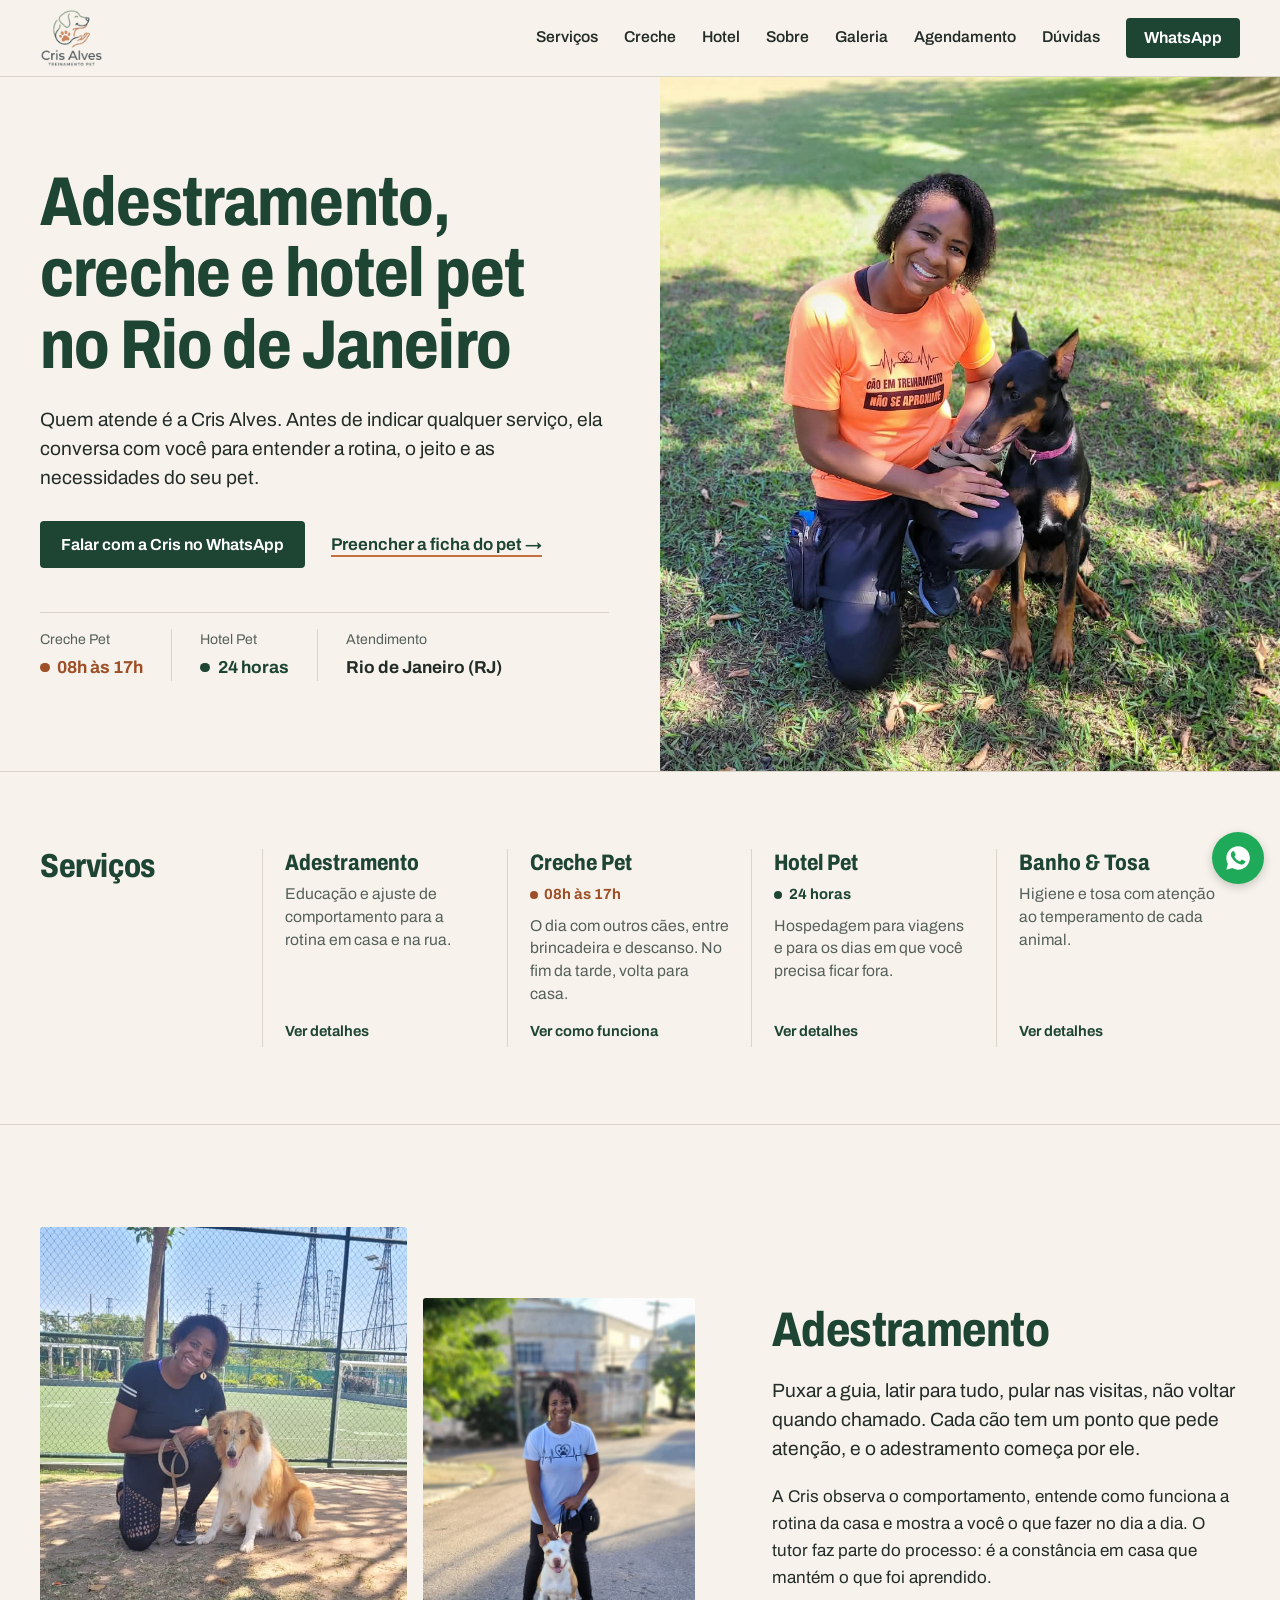
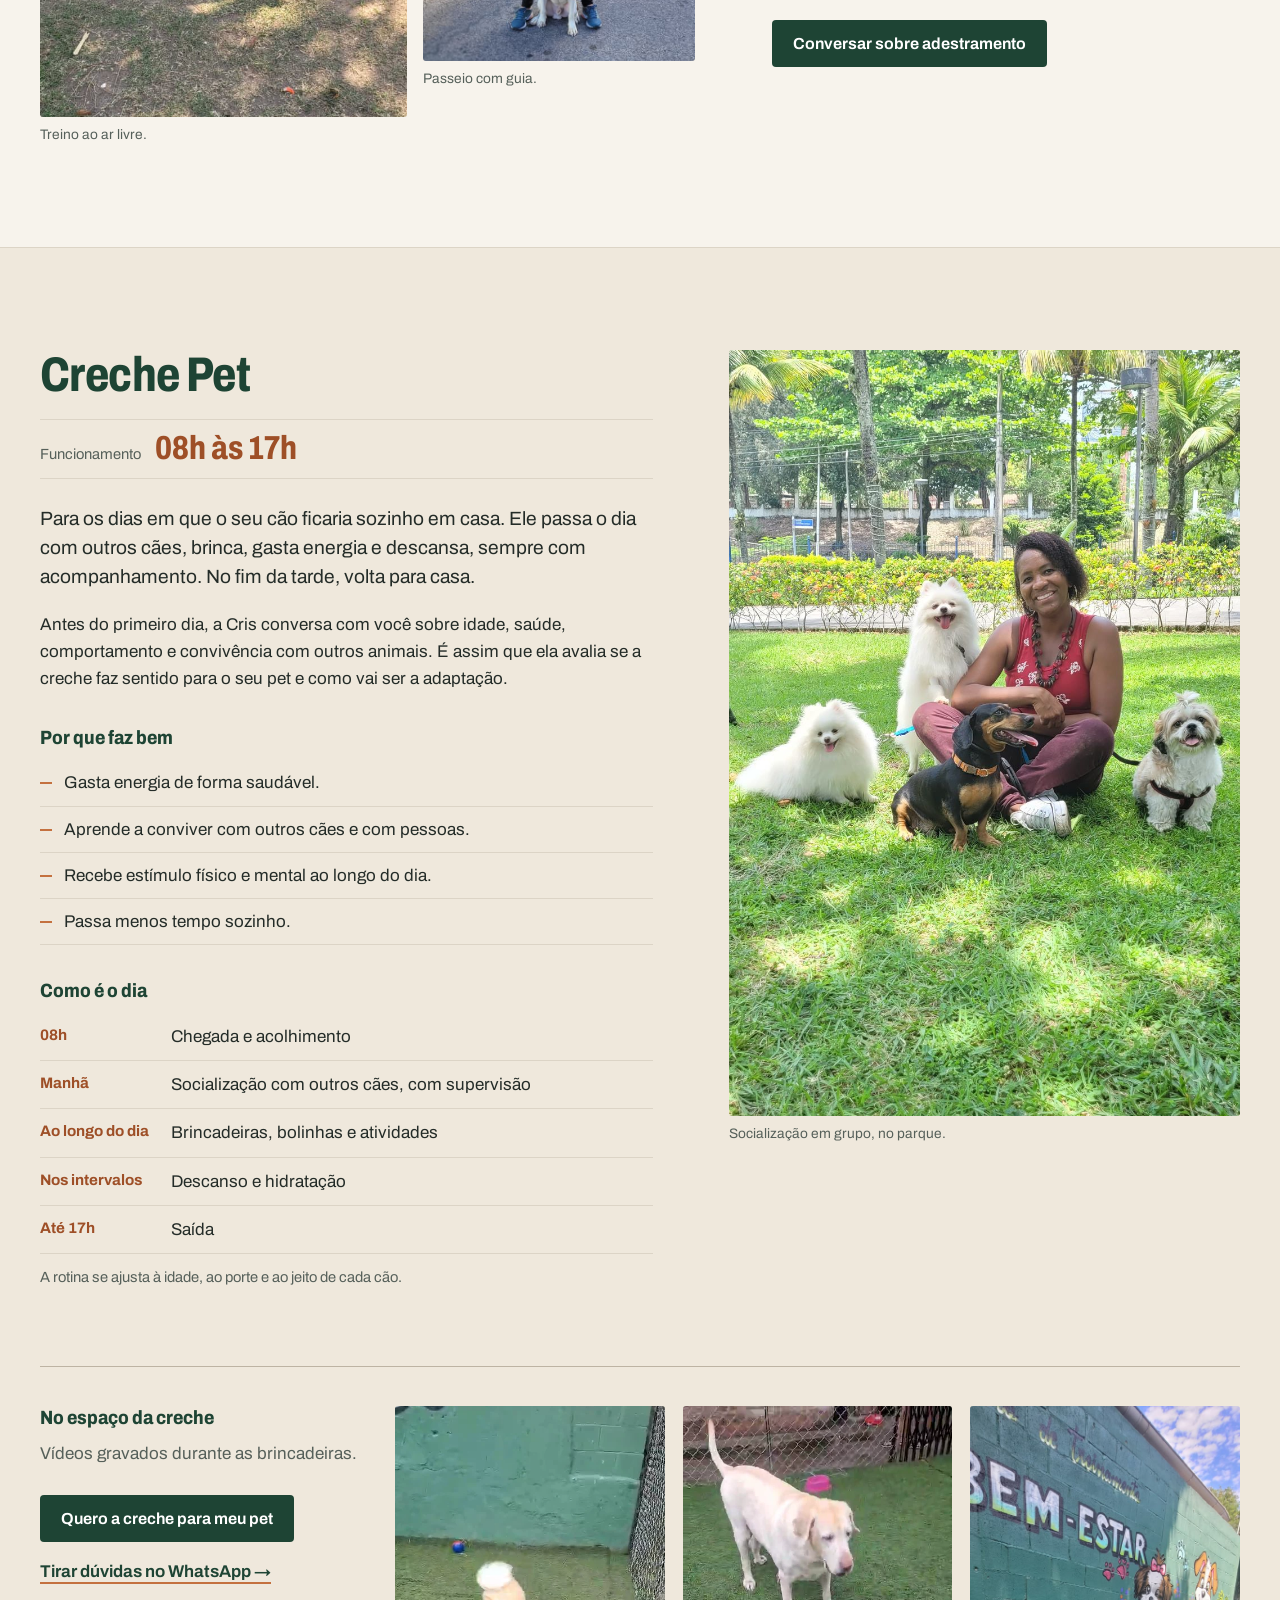
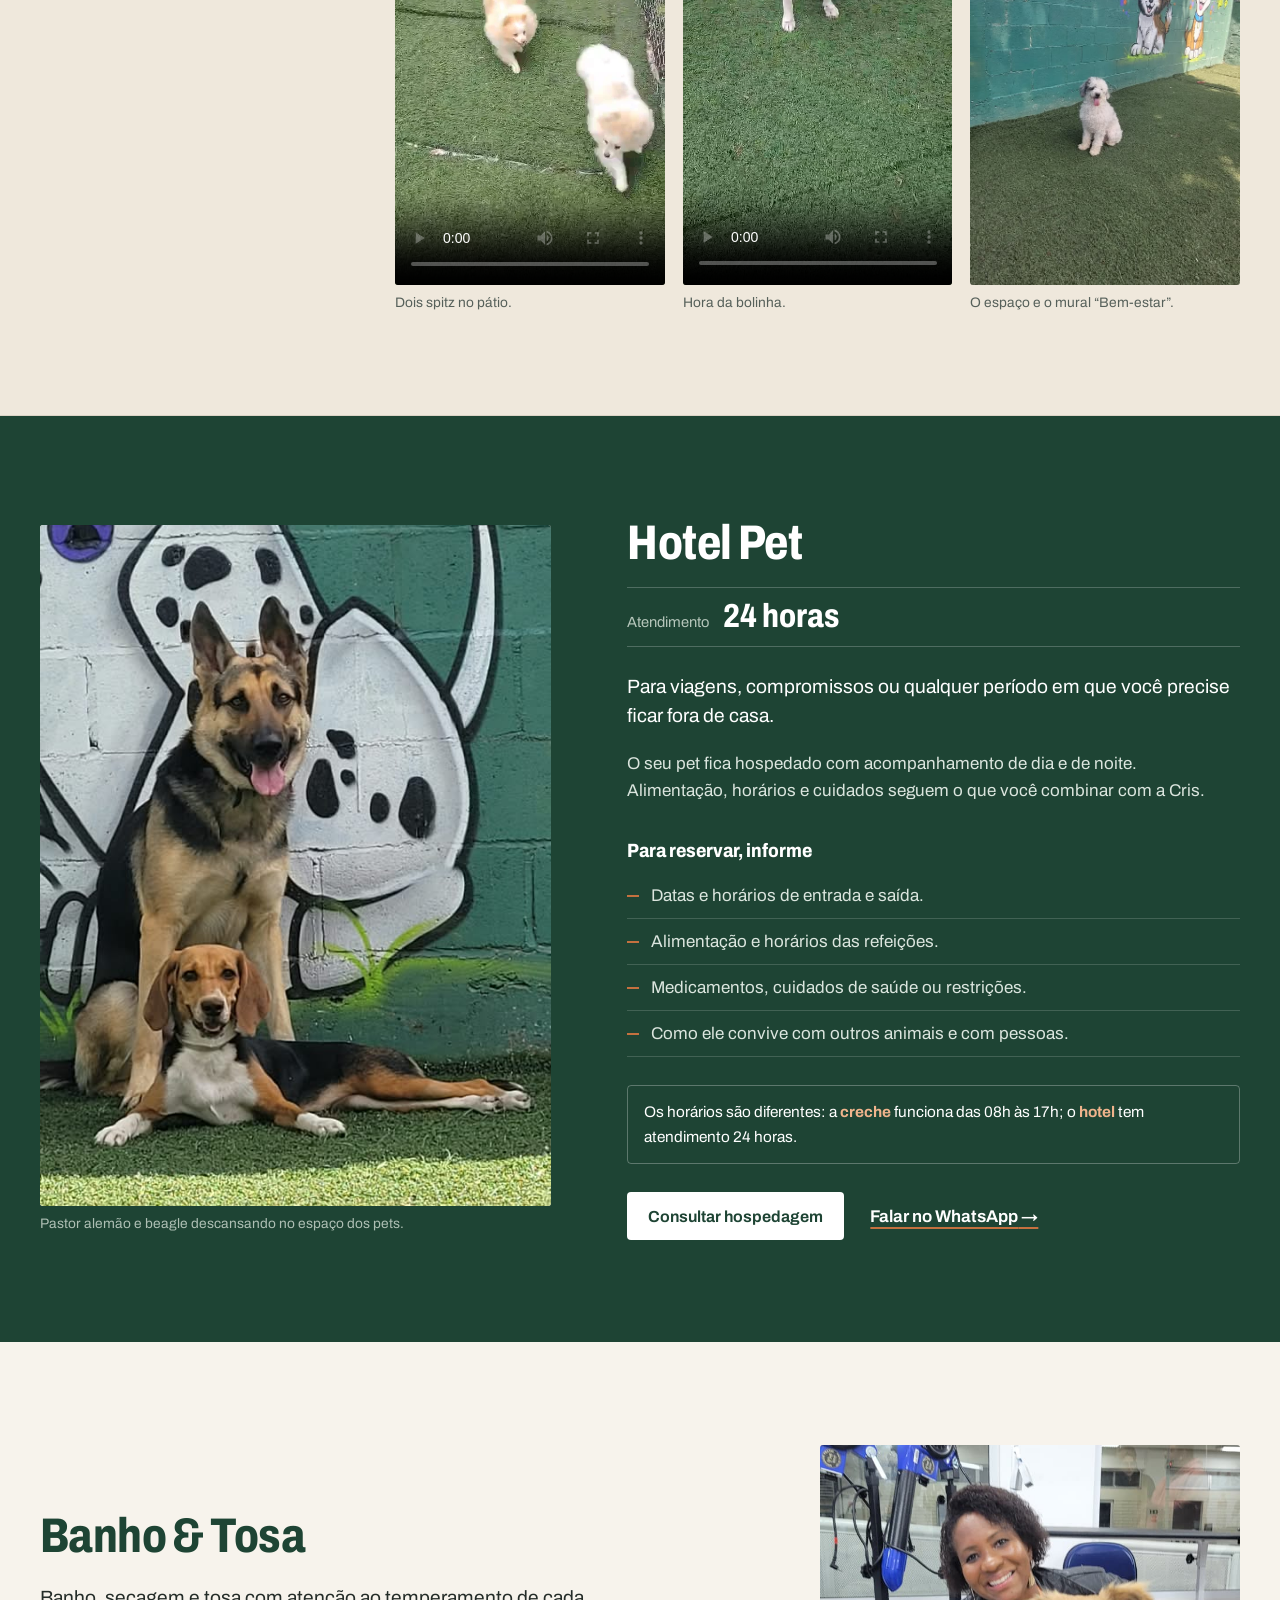
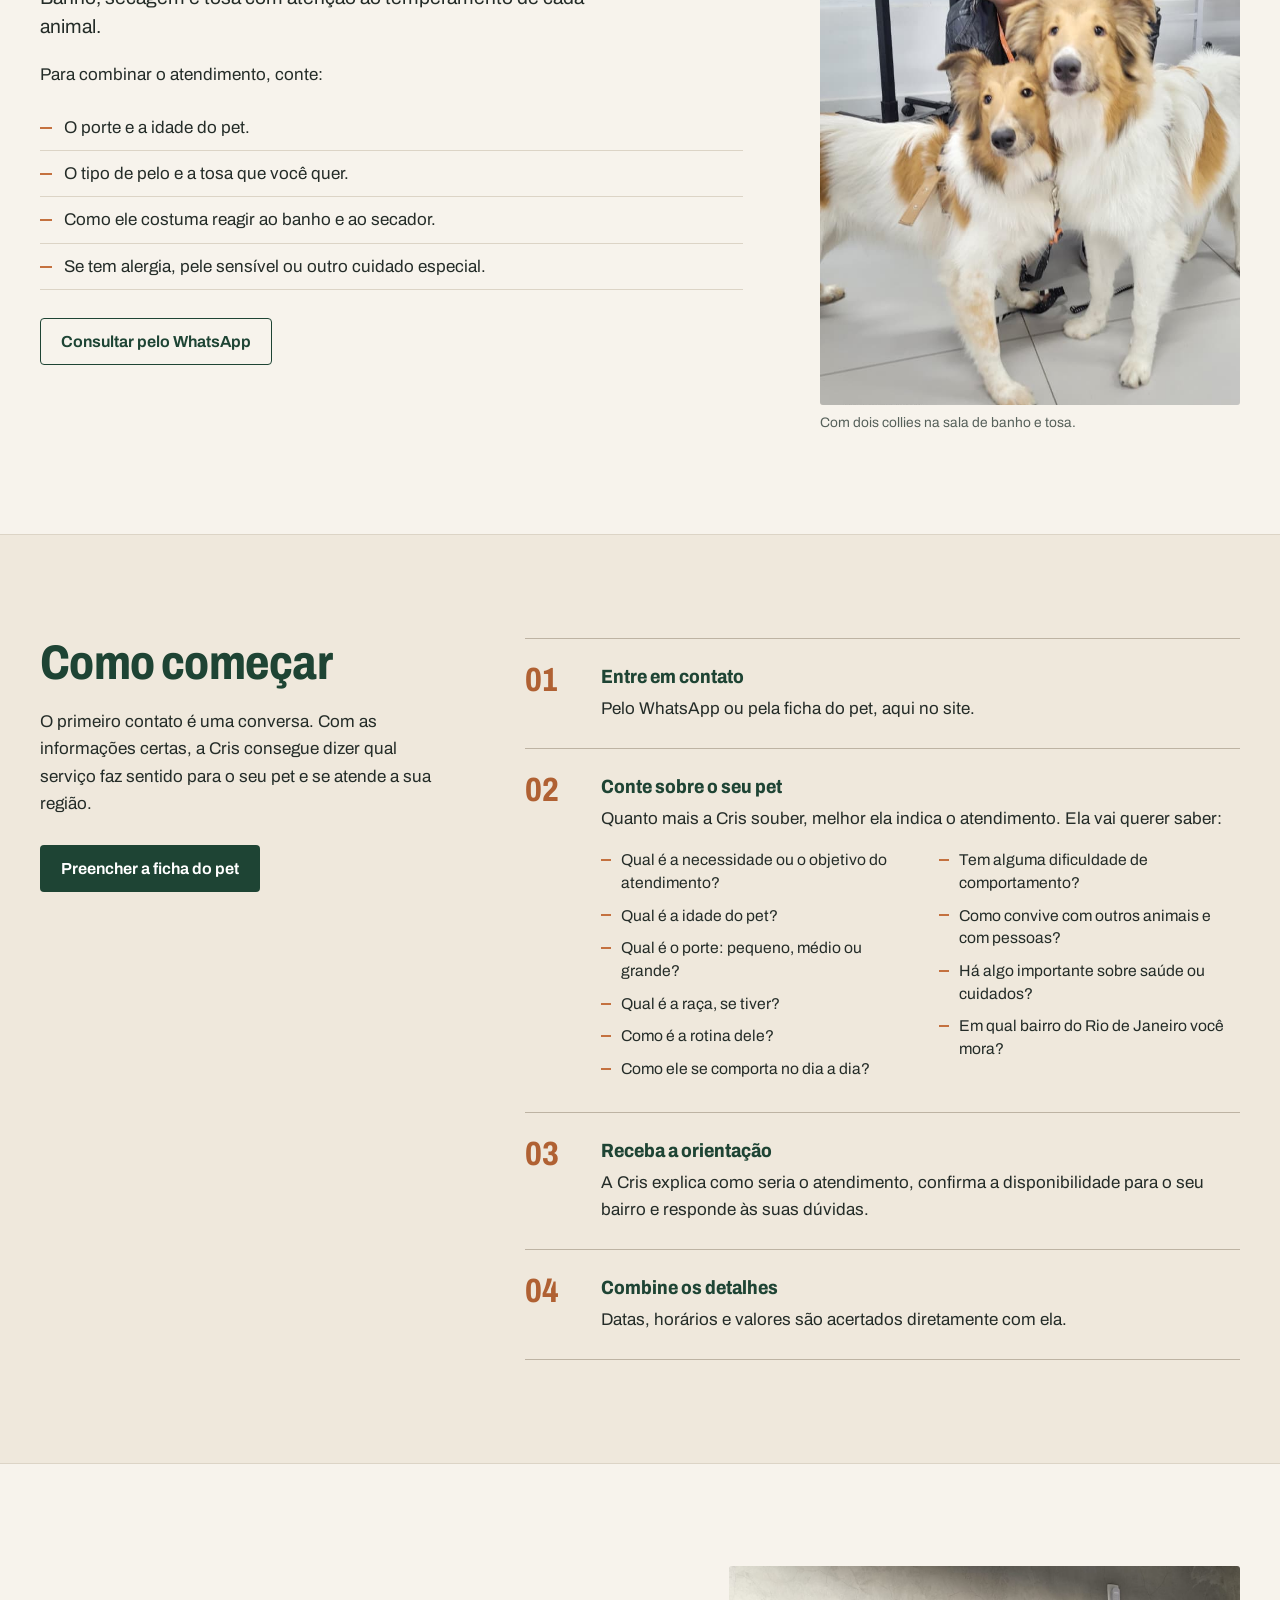
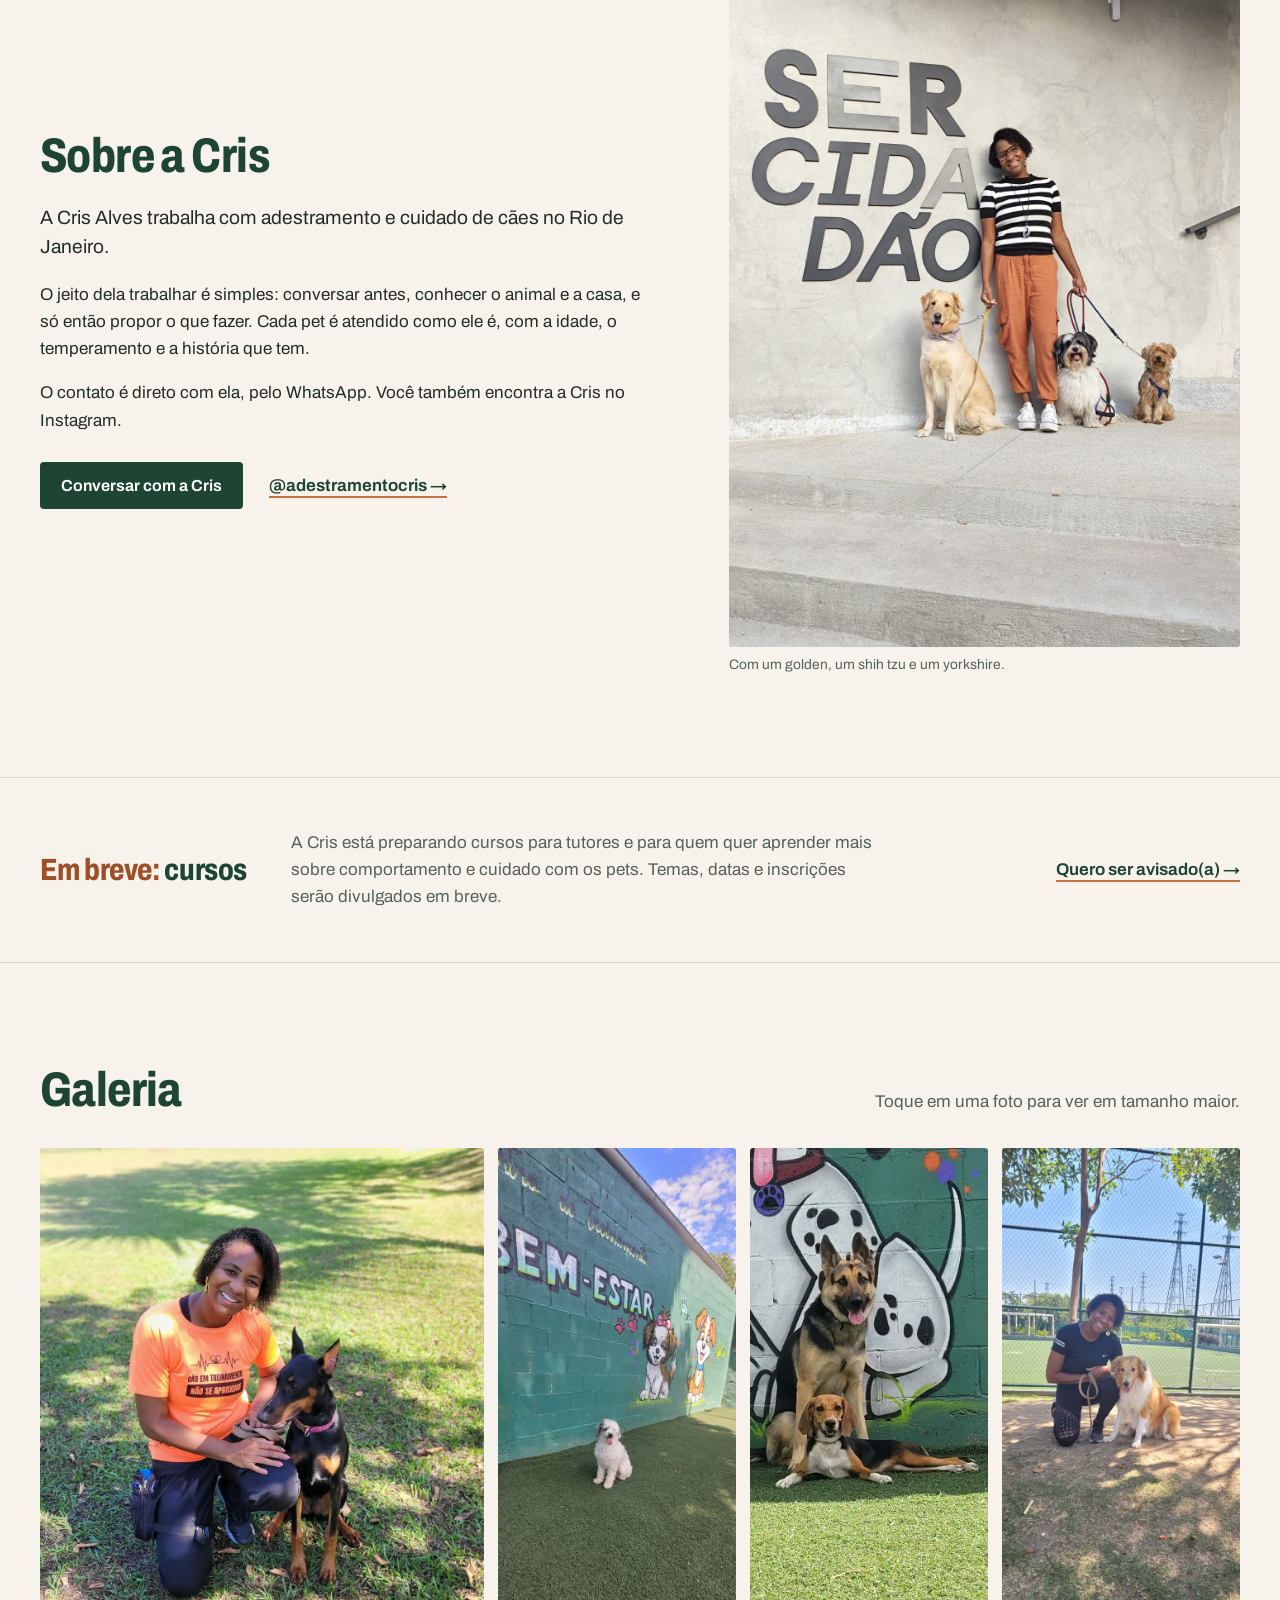
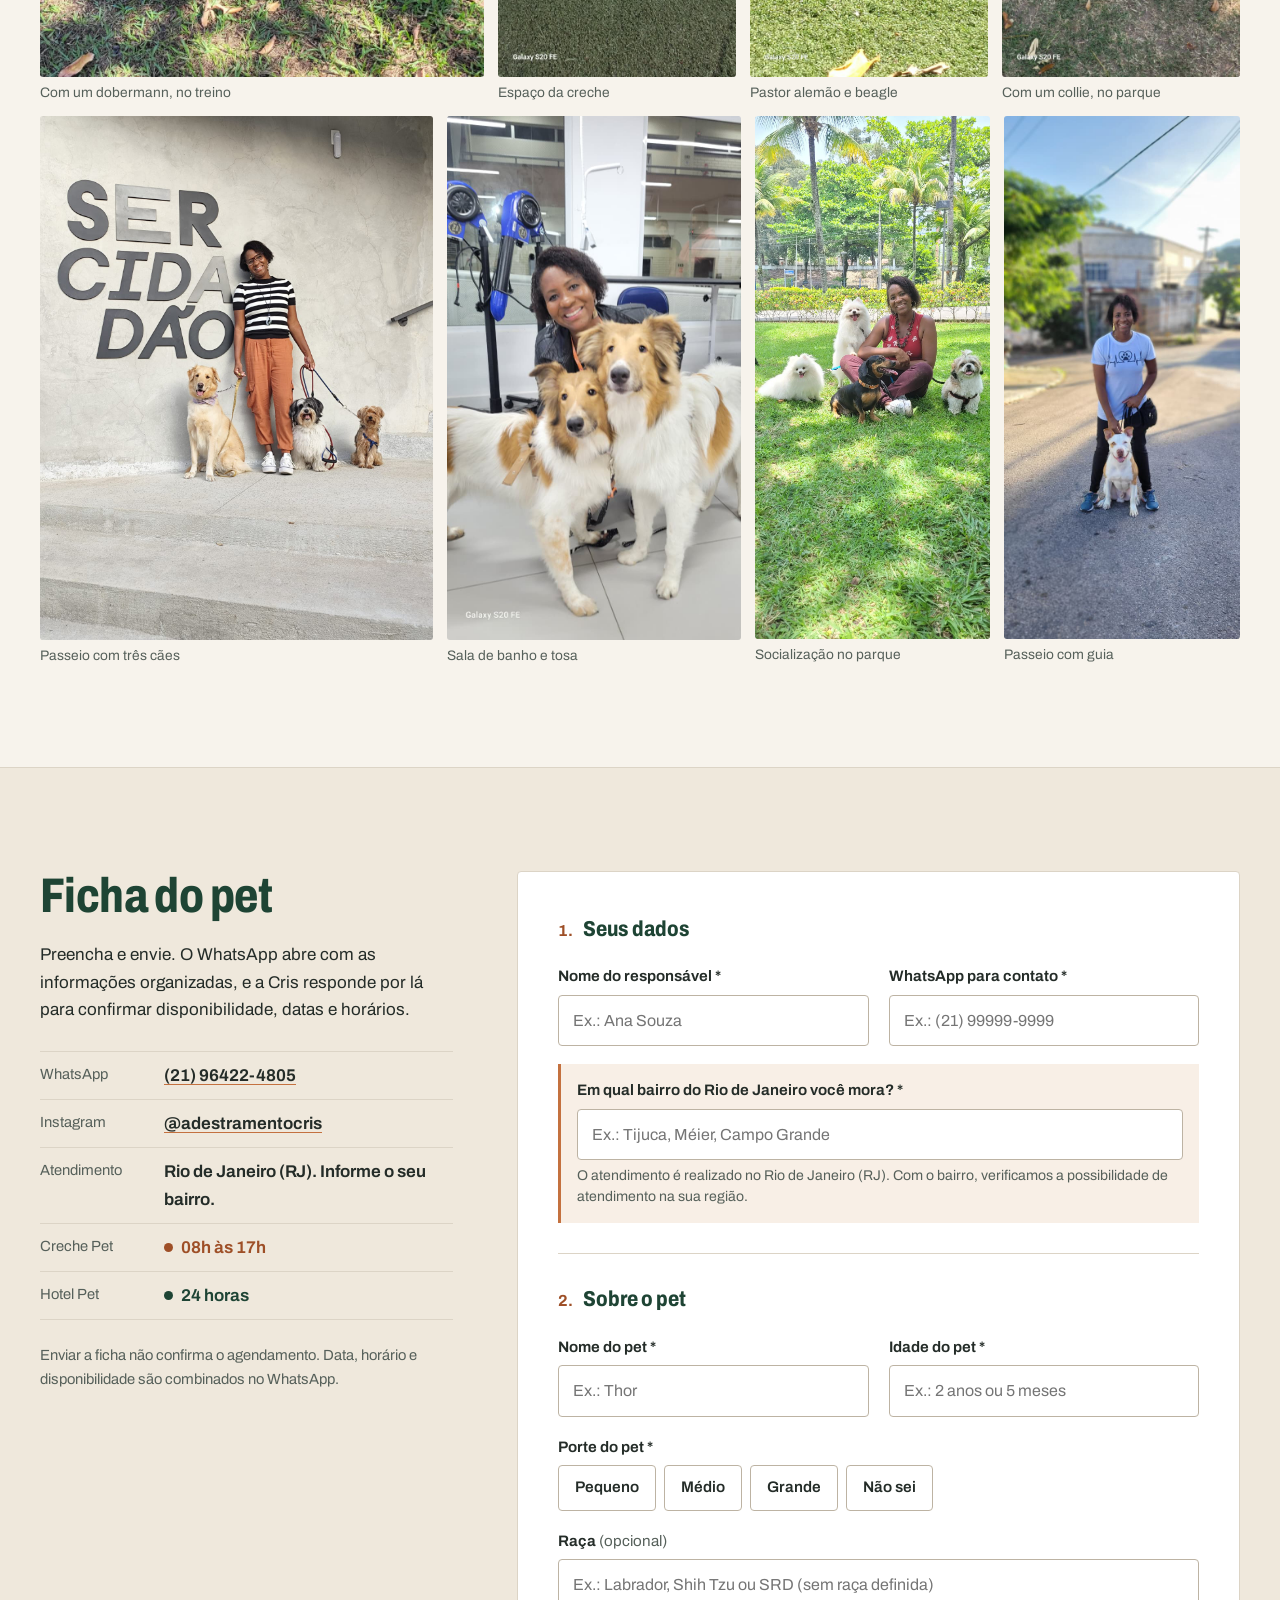
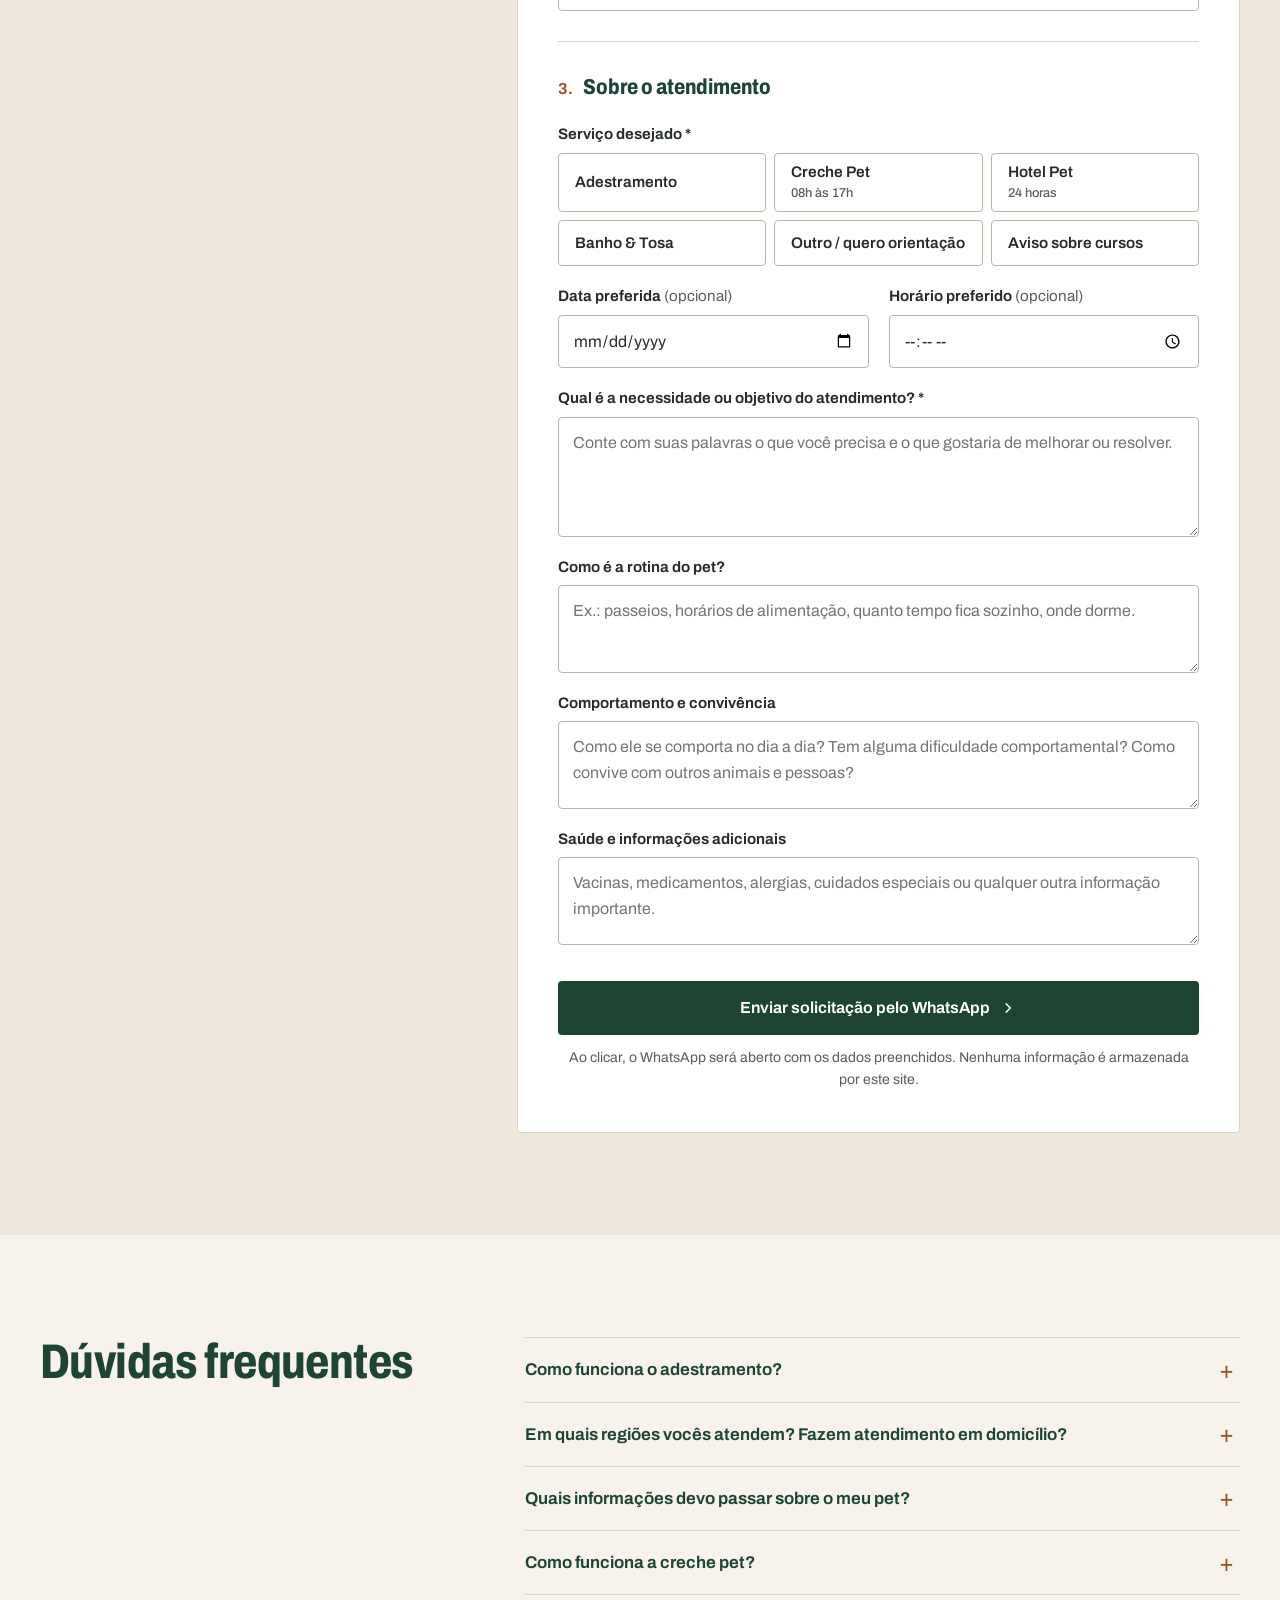
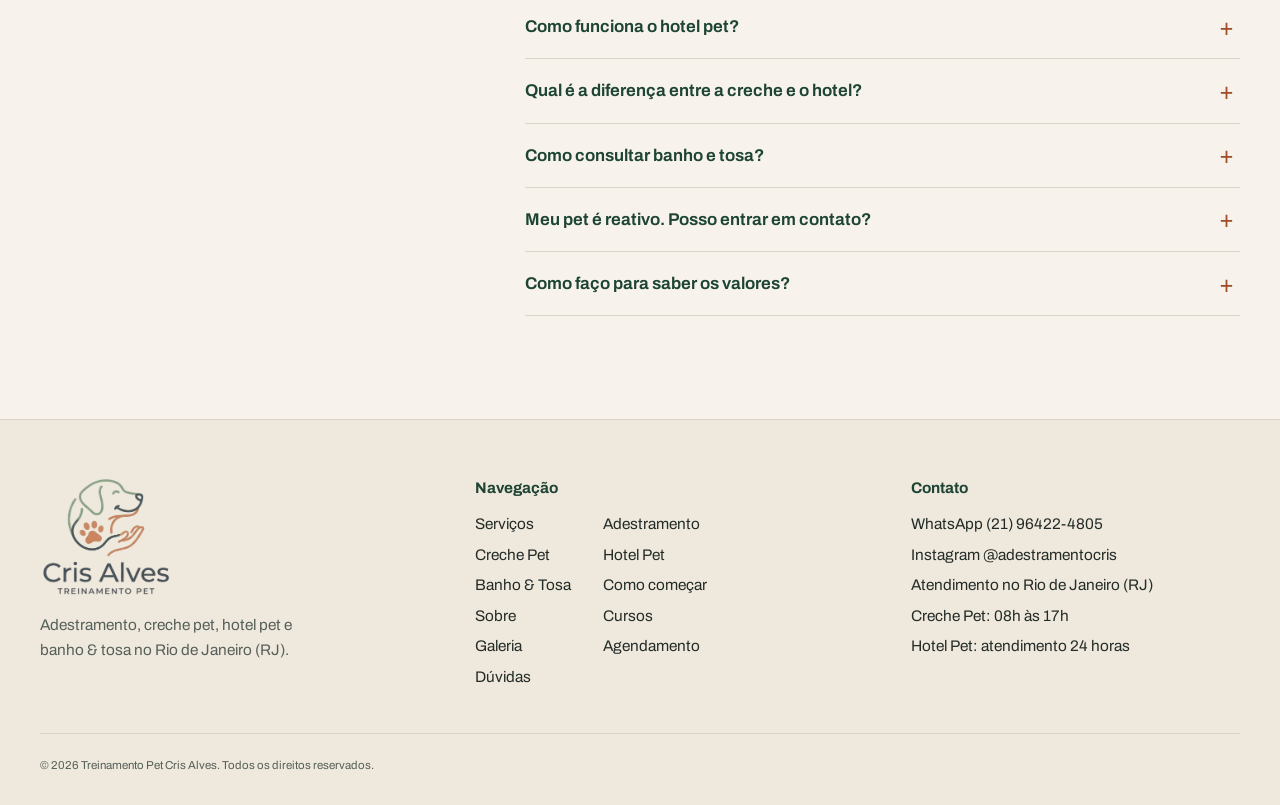
==== commit 075bd678: "Redesenha o site com identidade própria e textos mais naturais - Remove padrões de template: tela de" ====
--- a/index.html
+++ b/index.html
@@ -4,8 +4,8 @@
   <meta charset="utf-8">
   <meta name="viewport" content="width=device-width, initial-scale=1">
   <title>Treinamento Pet Cris Alves | Adestramento, Creche Pet, Hotel Pet e Banho & Tosa no Rio de Janeiro</title>
-  <meta name="description" content="Adestramento, creche pet (08h às 17h), hotel pet 24 horas e banho e tosa no Rio de Janeiro (RJ). Conte sobre o seu pet e solicite o atendimento pelo WhatsApp.">
-  <meta name="theme-color" content="#214c3a">
+  <meta name="description" content="Adestramento, creche pet (08h às 17h), hotel pet 24 horas e banho e tosa no Rio de Janeiro (RJ). Conte como é o seu pet e fale com a Cris Alves pelo WhatsApp.">
+  <meta name="theme-color" content="#f7f3ec">
   <meta property="og:title" content="Treinamento Pet Cris Alves">
   <meta property="og:description" content="Adestramento, creche pet, hotel pet 24 horas e banho e tosa no Rio de Janeiro (RJ).">
   <meta property="og:type" content="website">
@@ -13,1687 +13,425 @@
   <meta name="robots" content="index,follow">
   <link rel="preconnect" href="https://fonts.googleapis.com">
   <link rel="preconnect" href="https://fonts.gstatic.com" crossorigin>
-  <link href="https://fonts.googleapis.com/css2?family=DM+Serif+Display&family=Manrope:wght@400;500;600;700;800&display=swap" rel="stylesheet">
-  <link rel="preload" as="image" href="assets/logo-cris-alves-transparente.webp">
+  <link href="https://fonts.googleapis.com/css2?family=Archivo:wdth,wght@75..100,400..800&display=swap" rel="stylesheet">
+  <link rel="preload" as="image" href="assets/cris-adestramento-dobermann.jpg" fetchpriority="high">
   <link rel="icon" type="image/png" sizes="192x192" href="assets/favicon-cris-alves.png">
   <link rel="icon" type="image/x-icon" href="assets/favicon-cris-alves.ico">
   <link rel="apple-touch-icon" sizes="180x180" href="assets/apple-touch-icon.png">
 
   <style>
+    /* ==============================================================
+       Treinamento Pet Cris Alves
+       Paleta derivada do logo: verde (marca), grafite, terracota e
+       sálvia sobre papel creme. Tipografia: Archivo (largura variável).
+       Sem sombras decorativas, sem gradientes, sem animações de entrada.
+       ============================================================== */
     :root{
-      --green-900:#173a2d;
-      --green-800:#214c3a;
-      --green-700:#2f6750;
-      --green-100:#dff0df;
-      --green-50:#eef7e9;
-      --orange:#ef7d32;
-      --orange-100:#ffe4cf;
-      --cream:#fffaf2;
-      --white:#ffffff;
-      --ink:#1f2b26;
-      --muted:#65716b;
-      --line:#dce5df;
-      --shadow:0 22px 55px rgba(23,58,45,.12);
-      --radius:28px;
-      --radius-sm:18px;
-      --container:min(1160px, calc(100% - 32px));
-    }
-    *{box-sizing:border-box}
-    html{scroll-behavior:smooth;scroll-padding-top:96px}
+      --paper:#f7f3ec;
+      --paper-2:#efe8dc;
+      --white:#fff;
+      --ink:#242c28;
+      --ink-soft:#56605a;
+      --line:#dcd4c6;
+      --line-strong:#bdb3a3;
+      --green:#1e4434;
+      --green-dark:#15322a;
+      --clay:#c4713f;
+      --clay-text:#9e4f27;
+      --wrap:1200px;
+      --gutter:clamp(18px,4vw,40px);
+      --header-h:76px;
+    }
+    *,*::before,*::after{box-sizing:border-box}
+    html{scroll-behavior:smooth;scroll-padding-top:calc(var(--header-h) + 12px);-webkit-text-size-adjust:100%}
     body{
-      margin:0;
-      font-family:"Manrope",system-ui,-apple-system,BlinkMacSystemFont,"Segoe UI",sans-serif;
-      color:var(--ink);
-      background:var(--cream);
-      line-height:1.65;
+      margin:0;background:var(--paper);color:var(--ink);
+      font-family:"Archivo",system-ui,-apple-system,"Segoe UI",Roboto,sans-serif;
+      font-size:1.0625rem;line-height:1.6;font-stretch:100%;
       -webkit-font-smoothing:antialiased;
     }
     img,video{display:block;max-width:100%}
-    a{color:inherit;text-decoration:none}
-    button{font:inherit}
-    .container{width:var(--container);margin-inline:auto}
-    .skip-link{
-      position:absolute;left:-9999px;top:12px;background:var(--white);padding:10px 14px;border-radius:10px;z-index:9999
-    }
-    .skip-link:focus{left:12px}
-    .eyebrow{
-      display:inline-flex;align-items:center;gap:8px;
-      color:var(--green-700);font-weight:800;text-transform:uppercase;
-      letter-spacing:.12em;font-size:.77rem
-    }
-    .eyebrow::before{content:"";width:26px;height:2px;background:var(--orange);border-radius:99px}
-    h1,h2,h3,p{margin-top:0}
-    h1,h2{
-      font-family:"DM Serif Display",Georgia,serif;
-      color:var(--green-900);
-      font-weight:400;line-height:1.03;
-      letter-spacing:-.025em;
-    }
-    h1{font-size:clamp(2.65rem,8vw,5.6rem);max-width:820px;margin-bottom:22px}
-    h2{font-size:clamp(2.2rem,5.5vw,4rem);margin-bottom:18px}
-    h3{font-size:1.25rem;line-height:1.25;margin-bottom:10px;color:var(--green-900)}
-    .lead{font-size:clamp(1.05rem,2.4vw,1.23rem);color:#46554e;max-width:680px}
+    a{color:inherit}
+    h1,h2,h3{margin:0;color:var(--green);font-weight:760;font-stretch:80%;letter-spacing:-.012em;line-height:1.04;text-wrap:balance}
+    h1{font-size:clamp(2.6rem,5.4vw,4.5rem)}
+    h2{font-size:clamp(2.1rem,3.8vw,3.2rem)}
+    h3{font-size:1.2rem;font-stretch:88%;letter-spacing:0;line-height:1.25}
+    p{margin:0 0 1em}
+    p:last-child{margin-bottom:0}
+    :focus-visible{outline:2px solid var(--clay);outline-offset:3px}
+    .wrap{width:min(100% - 2 * var(--gutter), var(--wrap));margin-inline:auto}
+    .section{padding-block:clamp(64px,8vw,112px)}
+    .sr-only{position:absolute;width:1px;height:1px;padding:0;margin:-1px;overflow:hidden;clip:rect(0,0,0,0);white-space:nowrap;border:0}
+    .skip-link{position:absolute;left:-9999px;top:8px;z-index:100;background:var(--white);padding:10px 14px;border:1px solid var(--line)}
+    .skip-link:focus{left:8px}
+    .lead{font-size:clamp(1.15rem,1.5vw,1.28rem);line-height:1.5;color:var(--ink)}
+    .muted{color:var(--ink-soft)}
+    .note{font-size:.92rem;color:var(--ink-soft)}
+
+    /* Botões e links */
     .btn{
-      display:inline-flex;align-items:center;justify-content:center;gap:10px;
-      min-height:52px;padding:0 20px;border-radius:999px;border:1px solid transparent;
-      font-weight:800;transition:.25s ease;cursor:pointer
-    }
-    .btn-primary{background:var(--green-800);color:var(--white);box-shadow:0 10px 28px rgba(33,76,58,.18)}
-    .btn-primary:hover{transform:translateY(-2px);background:var(--green-900)}
-    .btn-secondary{background:var(--white);color:var(--green-900);border-color:var(--line)}
-    .btn-secondary:hover{border-color:var(--green-700);transform:translateY(-2px)}
-    .btn-orange{background:var(--orange);color:#2d1d12}
-    .btn-orange:hover{filter:brightness(.96);transform:translateY(-2px)}
-    .btn svg{width:20px;height:20px;flex:none}
-    .actions{display:flex;gap:12px;flex-wrap:wrap;margin-top:28px}
-
-
-    /* Logo oficial Cris Alves */
-    .brand-logo{
-      display:block;
-      width:clamp(128px, 15vw, 174px);
-      height:auto;
-      max-height:68px;
-      object-fit:contain;
-    }
-    .footer-brand-logo{
-      display:block;
-      width:185px;
-      height:auto;
-      padding:10px 12px;
-      border-radius:18px;
-      background:rgba(255,250,242,.96);
-      box-shadow:0 10px 26px rgba(0,0,0,.08);
-    }
-    .preloader-logo{
-      width:min(210px, 48vw);
-      height:auto;
-      display:block;
-      object-fit:contain;
-      filter:drop-shadow(0 14px 24px rgba(23,58,45,.10));
-    }
-    .preloader-paw-main{
-      width:198px!important;
-      height:198px!important;
-      border-radius:0!important;
-      background:transparent!important;
-      box-shadow:none!important;
-    }
-    .preloader-paw-main svg{display:none!important}
-
-    @media (max-width:640px){
-      .brand-logo{width:132px;max-height:58px}
-      .footer-brand-logo{width:164px}
-      .preloader-logo{width:min(190px,58vw)}
-      .preloader-paw-main{width:174px!important;height:174px!important}
-    }
-
-    /* Header */
-    .site-header{
-      position:sticky;top:0;z-index:100;
-      background:rgba(255,250,242,.9);
-      backdrop-filter:blur(16px);
-      border-bottom:1px solid rgba(220,229,223,.72)
-    }
-    .nav{min-height:78px;display:flex;align-items:center;justify-content:space-between;gap:18px}
-    .brand{display:flex;align-items:center;gap:11px;min-width:0}
-    .brand-mark{
-      width:44px;height:44px;border-radius:15px;background:var(--green-800);
-      color:var(--white);display:grid;place-items:center;box-shadow:0 8px 24px rgba(33,76,58,.16)
-    }
-    .brand-mark svg{width:26px;height:26px}
-    .brand-copy{display:flex;flex-direction:column;line-height:1.08}
-    .brand-copy strong{font-size:.98rem;color:var(--green-900)}
-    .brand-copy span{font-size:.72rem;color:var(--muted);margin-top:4px}
-    .nav-links{display:flex;align-items:center;gap:25px;font-weight:700;font-size:.9rem}
-    .nav-links a:not(.btn):hover{color:var(--green-700)}
+      display:inline-flex;align-items:center;justify-content:center;gap:.55em;
+      padding:.82em 1.25em;border:1.5px solid transparent;border-radius:4px;
+      font:inherit;font-weight:650;font-size:1rem;line-height:1.2;text-decoration:none;text-align:center;
+      cursor:pointer;transition:background-color .15s ease,color .15s ease,border-color .15s ease
+    }
+    .btn svg{width:18px;height:18px;flex:none}
+    .btn-primary{background:var(--green);color:var(--white)}
+    .btn-primary:hover{background:var(--green-dark)}
+    .btn-outline{border-color:var(--green);color:var(--green)}
+    .btn-outline:hover{background:var(--green);color:var(--white)}
+    .btn-light{background:var(--white);color:var(--green)}
+    .btn-light:hover{background:var(--paper)}
+    .link-arrow{
+      font-weight:650;color:var(--green);text-decoration:underline;text-decoration-color:var(--clay);
+      text-decoration-thickness:2px;text-underline-offset:.3em
+    }
+    .link-arrow::after{content:" →"}
+    .link-arrow:hover{text-decoration-color:currentColor}
+    .actions{display:flex;flex-wrap:wrap;align-items:center;gap:14px 26px;margin-top:28px}
+
+    /* Horários: terracota = creche, verde = hotel */
+    .hours{display:inline-flex;align-items:center;gap:.45em;font-style:normal;font-weight:700}
+    .hours::before{content:"";width:.55em;height:.55em;border-radius:50%;background:currentColor;flex:none}
+    .hours-creche{color:var(--clay-text)}
+    .hours-hotel{color:var(--green)}
+
+    /* Fotos */
+    .ph{margin:0;min-width:0}
+    .ph img,.ph video{width:100%;height:auto;border-radius:3px;background:var(--paper-2)}
+    .ph figcaption{margin-top:8px;font-size:.86rem;line-height:1.4;color:var(--ink-soft)}
+    .crop-34 img{aspect-ratio:3/4;object-fit:cover}
+    .crop-45 img{aspect-ratio:4/5;object-fit:cover}
+
+    /* Cabeçalho */
+    .site-header{position:sticky;top:0;z-index:50;background:var(--paper);border-bottom:1px solid var(--line)}
+    .header-inner{display:flex;align-items:center;justify-content:space-between;gap:24px;height:var(--header-h)}
+    .brand{display:block;flex:none}
+    .brand img{height:58px;width:auto}
+    .nav{display:flex;align-items:center;gap:26px;font-size:.98rem;font-weight:560}
+    .nav a:not(.btn){text-decoration:none;padding:6px 0;border-bottom:2px solid transparent}
+    .nav a:not(.btn):hover{border-bottom-color:var(--clay)}
+    .nav .btn{padding:.6em 1.05em}
     .menu-btn{
-      display:none;
-      flex:0 0 44px;
-      width:44px;
-      height:44px;
-      padding:0;
-      border:1px solid var(--line);
-      border-radius:14px;
-      background:var(--white);
-      color:var(--green-900);
-      align-items:center;
-      justify-content:center;
-      line-height:1;
-      cursor:pointer;
-    }
-    .menu-btn svg{
-      display:block;
-      flex:0 0 24px;
-      width:24px;
-      height:24px;
-      max-width:24px;
-      max-height:24px;
-    }
-    .menu-btn:focus-visible{
-      outline:3px solid var(--orange);
-      outline-offset:3px;
-    }
-
-    /* Hero */
-    .hero{padding:52px 0 70px;overflow:hidden}
-    .hero-grid{display:grid;grid-template-columns:1.04fr .96fr;gap:44px;align-items:center}
-    .hero-copy{position:relative;z-index:2}
-    .hero-copy .lead{max-width:650px}
-    .hero-meta{display:flex;gap:18px;flex-wrap:wrap;margin-top:30px;color:var(--green-800);font-weight:700;font-size:.9rem}
-    .hero-meta span{display:flex;align-items:center;gap:8px}
-    .dot{width:8px;height:8px;border-radius:50%;background:var(--orange)}
-    .hero-visual{position:relative;min-height:610px}
-    .hero-card{
-      position:absolute;inset:20px 0 0 38px;border-radius:36px;overflow:hidden;
-      box-shadow:var(--shadow);background:var(--green-100)
-    }
-    .hero-card img{width:100%;height:100%;object-fit:cover;object-position:50% 22%}
-    .hero-badge{
-      position:absolute;left:0;bottom:44px;z-index:3;
-      background:var(--white);border:1px solid var(--line);border-radius:20px;
-      padding:15px 18px;box-shadow:0 14px 32px rgba(23,58,45,.14);
-      max-width:240px
-    }
-    .hero-badge strong{display:block;color:var(--green-900)}
-    .hero-badge span{display:block;color:var(--muted);font-size:.82rem;margin-top:3px}
-    .orb{
-      position:absolute;border-radius:50%;filter:blur(1px);pointer-events:none
-    }
-    .orb.one{width:180px;height:180px;background:var(--green-100);right:-80px;top:-20px}
-    .orb.two{width:94px;height:94px;background:var(--orange-100);left:0;top:4px}
-
-    section{padding:84px 0}
-    .section-head{display:flex;justify-content:space-between;gap:32px;align-items:end;margin-bottom:38px}
-    .section-head > div:first-child{max-width:730px}
-    .section-head p{max-width:520px;color:var(--muted);margin-bottom:0}
-
-    /* Services */
-    .services{background:var(--white)}
-    .cards{display:grid;grid-template-columns:repeat(3,1fr);gap:18px}
-    .service-card{
-      border:1px solid var(--line);border-radius:var(--radius);padding:28px;
-      background:linear-gradient(180deg,#fff 0%,#fffdfa 100%);
-      transition:.28s ease;min-height:300px;display:flex;flex-direction:column
-    }
-    .service-card:hover{transform:translateY(-5px);box-shadow:0 18px 45px rgba(23,58,45,.08);border-color:#cadbcf}
-    .icon-box{
-      width:54px;height:54px;border-radius:17px;background:var(--green-50);
-      color:var(--green-800);display:grid;place-items:center;margin-bottom:26px
-    }
-    .icon-box svg{width:28px;height:28px}
-    .service-card p{color:var(--muted);margin-bottom:22px}
-    .service-card a{margin-top:auto;color:var(--green-800);font-weight:800;display:inline-flex;align-items:center;gap:7px}
-    .service-card a span{transition:transform .2s ease}
-    .service-card a:hover span{transform:translateX(4px)}
-
-    /* About */
-    .about-grid{display:grid;grid-template-columns:.88fr 1.12fr;gap:38px;align-items:center}
-    .about-image{max-width:500px;width:100%;margin-inline:auto}
-    .about-photo-grid{
-      display:grid;grid-template-columns:1.08fr .92fr;gap:14px;align-items:stretch
-    }
-    .about-photo-stack{display:grid;gap:14px}
-    .about-photo-card{
-      position:relative;background:var(--white);border:1px solid var(--line);
-      border-radius:28px;padding:10px;overflow:hidden;box-shadow:0 18px 42px rgba(23,58,45,.08)
-    }
-    .about-photo-card.tall{min-height:440px}
-    .about-photo-card.small{min-height:212px}
-    .about-photo-card.medium{min-height:212px}
-    .about-photo-card img{
-      width:100%;height:100%;border-radius:20px;object-fit:contain;
-      background:linear-gradient(180deg,#f6f7f4 0%,#eef7e9 100%)
-    }
-    .about-photo-card::after{
-      content:"";position:absolute;inset:auto 18px 12px auto;width:54px;height:54px;border-radius:18px;
-      background:rgba(239,125,50,.12);pointer-events:none
-    }
-    .about-photo-card.small::after{width:42px;height:42px}
-    .about-copy p{color:#526159}
-    .trust-list{display:grid;gap:14px;margin:26px 0 0;padding:0;list-style:none}
-    .trust-list li{display:flex;gap:12px;align-items:flex-start}
-    .check{
-      width:26px;height:26px;border-radius:50%;background:var(--green-100);color:var(--green-800);
-      display:grid;place-items:center;flex:none;margin-top:1px;font-weight:900
-    }
-
-    /* Video */
-    .video-section{background:var(--green-900);color:var(--white);overflow:hidden;position:relative}
-    .video-section h2{color:var(--white)}
-    .video-section .eyebrow{color:#cde5d5}
-    .video-section .lead{color:#d5dfda}
-    .video-grid{display:grid;grid-template-columns:.82fr 1.18fr;gap:44px;align-items:center}
-    .video-frame{
-      background:#0f281f;border:1px solid rgba(255,255,255,.13);
-      padding:12px;border-radius:30px;box-shadow:0 24px 54px rgba(0,0,0,.26)
-    }
-    .video-frame video{width:100%;max-height:650px;border-radius:20px;background:#0b1d17;object-fit:contain}
-    .video-points{display:grid;gap:16px;margin-top:28px}
-    .video-point{display:flex;gap:13px}
-    .video-point b{display:block;color:#fff}
-    .video-point span{color:#c9d8d1;font-size:.92rem}
-    .video-num{
-      width:34px;height:34px;border-radius:11px;background:rgba(239,125,50,.18);
-      color:#ffad75;display:grid;place-items:center;font-weight:800;flex:none
-    }
-
-    /* Process */
-    .steps{display:grid;grid-template-columns:repeat(4,1fr);gap:16px}
-    .step{
-      background:var(--green-50);border-radius:24px;padding:24px;border:1px solid #d7e9d7
-    }
-    .step-number{font-family:"DM Serif Display",serif;font-size:2.4rem;color:var(--orange);line-height:1}
-    .step p{color:var(--muted);margin-bottom:0;font-size:.93rem}
-
-    /* Gallery */
-    .gallery{background:var(--white)}
-
-    /* Difference / CTA */
-    .difference-grid{display:grid;grid-template-columns:1fr 1fr;gap:20px}
-    .difference-card{
-      border-radius:28px;padding:30px;background:var(--white);border:1px solid var(--line)
-    }
-    .difference-card.accent{background:var(--orange-100);border-color:#ffd4b8}
-    .difference-card p{color:var(--muted);margin-bottom:0}
-    .cta-panel{
-      display:grid;grid-template-columns:1.1fr .9fr;gap:32px;align-items:center;
-      background:var(--green-100);border:1px solid #d2e7d2;border-radius:36px;padding:42px
-    }
-    .cta-panel h2{margin-bottom:10px}
-    .cta-panel p{color:#4c5d54;margin-bottom:0}
-    .cta-side{
-      background:var(--white);border-radius:25px;padding:24px;box-shadow:0 16px 42px rgba(23,58,45,.08)
-    }
-    .cta-side small{color:var(--muted);display:block;margin-bottom:6px}
-    .cta-side strong{color:var(--green-900);font-size:1.12rem;display:block;margin-bottom:14px}
-
-
-
-    /* Curso */
-    .course-section{background:linear-gradient(135deg,var(--orange-100) 0%,#fff5e9 55%,var(--green-50) 100%)}
-    .course-card{
-      display:grid;grid-template-columns:1.05fr .95fr;gap:42px;align-items:center;
-      border:1px solid #f0d2bd;border-radius:36px;padding:44px;background:rgba(255,255,255,.78);
-      box-shadow:0 20px 55px rgba(66,49,35,.08)
-    }
-    .soon-badge{
-      display:inline-flex;align-items:center;gap:8px;background:var(--orange);color:#28180f;
-      font-weight:900;font-size:.76rem;text-transform:uppercase;letter-spacing:.1em;
-      padding:8px 12px;border-radius:999px;margin-bottom:16px
-    }
-    .course-list{display:grid;gap:12px;margin:24px 0 0;padding:0;list-style:none}
-    .course-list li{display:flex;gap:11px;align-items:flex-start;color:#4b5b53}
-    .course-media{
-      min-height:420px;border-radius:28px;overflow:hidden;background:var(--green-100);
-      box-shadow:0 18px 42px rgba(23,58,45,.12)
-    }
-    .course-media img{width:100%;height:100%;min-height:420px;object-fit:cover;object-position:50% 20%}
-
-    /* Agendamento */
-    .booking{background:var(--white)}
-    .booking-grid{display:grid;grid-template-columns:.78fr 1.22fr;gap:42px;align-items:start}
-    .booking-copy{
-      position:sticky;top:112px;background:var(--green-900);color:var(--white);
-      border-radius:30px;padding:34px;box-shadow:var(--shadow)
-    }
-    .booking-copy h2{color:var(--white)}
-    .booking-copy .eyebrow{color:#cde5d5}
-    .booking-copy p{color:#d2dfd9}
-    .booking-note{
-      margin-top:24px;padding:16px;border-radius:18px;background:rgba(255,255,255,.08);
-      border:1px solid rgba(255,255,255,.1);font-size:.9rem;color:#dce7e2
-    }
-    .booking-form{
-      border:1px solid var(--line);border-radius:30px;padding:30px;background:#fffdfa;
-      box-shadow:0 18px 52px rgba(23,58,45,.07)
-    }
-    .form-grid{display:grid;grid-template-columns:1fr 1fr;gap:18px}
-    .field{display:grid;gap:8px}
-    .field.full{grid-column:1/-1}
-    .field label{font-weight:800;color:var(--green-900);font-size:.9rem}
+      display:none;align-items:center;gap:8px;height:42px;padding:0 14px;border:1px solid var(--line-strong);
+      border-radius:4px;background:transparent;color:var(--green);font:inherit;font-weight:650;cursor:pointer
+    }
+    .menu-btn svg{width:20px;height:20px}
+
+    /* Abertura */
+    .hero{
+      display:grid;border-bottom:1px solid var(--line);
+      grid-template-columns:[full-start] minmax(var(--gutter),1fr) [content-start] minmax(0,620px) [split] minmax(0,580px) [content-end] minmax(var(--gutter),1fr) [full-end];
+    }
+    .hero-text{grid-column:content-start/split;align-self:center;padding:clamp(56px,7vw,104px) clamp(28px,4vw,64px) clamp(56px,7vw,104px) 0}
+    .hero h1{max-width:15ch}
+    .hero .lead{max-width:34em;margin-top:24px}
+    .hero-photo{grid-column:split/full-end;position:relative;margin:0;min-height:clamp(480px,74vh,760px)}
+    .hero-photo img{position:absolute;inset:0;width:100%;height:100%;object-fit:cover;object-position:42% 34%}
+    .facts{display:flex;flex-wrap:wrap;margin:44px 0 0;padding-top:16px;border-top:1px solid var(--line)}
+    .facts div{padding-right:28px;margin-right:28px;border-right:1px solid var(--line)}
+    .facts div:last-child{border-right:0;margin-right:0;padding-right:0}
+    .facts dt{font-size:.88rem;color:var(--ink-soft)}
+    .facts dd{margin:2px 0 0;font-weight:700;font-size:1.08rem;color:var(--ink)}
+    .facts .hours-creche{color:var(--clay-text)}
+    .facts .hours-hotel{color:var(--green)}
+
+    /* Índice de serviços */
+    .services{padding-block:clamp(48px,6vw,80px);border-bottom:1px solid var(--line)}
+    .services-inner{display:grid;grid-template-columns:minmax(0,190px) minmax(0,1fr);gap:32px;align-items:start}
+    .services h2{font-size:clamp(1.8rem,2.6vw,2.3rem)}
+    .service-index{list-style:none;margin:0;padding:0;display:grid;grid-template-columns:repeat(4,minmax(0,1fr))}
+    .service-index li{border-left:1px solid var(--line);min-width:0}
+    .service-index a{display:flex;flex-direction:column;gap:8px;height:100%;padding:2px 22px 4px;text-decoration:none}
+    .service-index strong{font-size:1.4rem;font-stretch:82%;font-weight:760;line-height:1.1;color:var(--green)}
+    .service-index .hours{font-size:.92rem}
+    .service-index .desc{color:var(--ink-soft);font-size:.98rem;line-height:1.45}
+    .service-index .more{margin-top:auto;padding-top:6px;font-weight:650;font-size:.92rem;color:var(--green)}
+    .service-index a:hover strong{text-decoration:underline;text-decoration-color:var(--clay);text-decoration-thickness:2px;text-underline-offset:5px}
+
+    /* Adestramento */
+    .training-grid{display:grid;grid-template-columns:minmax(0,7fr) minmax(0,5fr);gap:clamp(32px,6vw,88px);align-items:center}
+    .training-photos{order:-1;display:grid;grid-template-columns:minmax(0,1.35fr) minmax(0,1fr);gap:16px;align-items:end}
+    .training-photos .ph:last-child{margin-bottom:56px}
+    .training-text h2{margin-bottom:22px}
+
+    /* Creche */
+    .creche{background:var(--paper-2);border-block:1px solid var(--line)}
+    .creche-grid{display:grid;grid-template-columns:minmax(0,6fr) minmax(0,5fr);gap:clamp(32px,6vw,88px);align-items:start}
+    .creche h3,.hotel h3{margin:34px 0 10px}
+    .creche-photo{position:sticky;top:calc(var(--header-h) + 32px)}
+    .creche-photo img{aspect-ratio:2/3}
+    .schedule{display:flex;flex-wrap:wrap;align-items:baseline;gap:6px 14px;margin:18px 0 26px;padding:12px 0;border-block:1px solid var(--line)}
+    .schedule span{font-size:.92rem;color:var(--ink-soft)}
+    .schedule strong{font-size:clamp(1.7rem,2.6vw,2.2rem);font-stretch:80%;font-weight:760;line-height:1}
+    .schedule-creche strong{color:var(--clay-text)}
+    .dash-list{list-style:none;margin:0;padding:0}
+    .dash-list li{position:relative;padding:9px 0 9px 24px;border-bottom:1px solid var(--line)}
+    .dash-list li::before{content:"";position:absolute;left:0;top:1.3em;width:12px;height:2px;background:var(--clay)}
+    .day-table{width:100%;border-collapse:collapse;margin:0 0 12px}
+    .day-table tr{border-bottom:1px solid var(--line)}
+    .day-table th{width:1%;white-space:nowrap;text-align:left;vertical-align:top;padding:10px 22px 10px 0;font-weight:700;color:var(--clay-text);font-size:.95rem}
+    .day-table td{padding:10px 0}
+    .creche-media{
+      display:grid;grid-template-columns:minmax(0,1.25fr) repeat(3,minmax(0,1fr));gap:18px;
+      margin-top:clamp(48px,6vw,80px);padding-top:clamp(28px,3vw,40px);border-top:1px solid var(--line-strong)
+    }
+    .creche-media-intro h3{margin:0 0 10px}
+    .creche-media-intro .actions{flex-direction:column;align-items:flex-start;gap:16px}
+    .creche-media .ph video,.creche-media .ph img{aspect-ratio:478/850;object-fit:cover}
+
+    /* Hotel (faixa escura) */
+    .hotel{background:var(--green);color:#dbe5de}
+    .hotel h2,.hotel h3{color:var(--white)}
+    .hotel-grid{display:grid;grid-template-columns:minmax(0,5fr) minmax(0,6fr);gap:clamp(32px,6vw,96px);align-items:center}
+    .hotel-photo{order:-1}
+    .hotel .ph figcaption{color:#aebfb4}
+    .hotel .lead{color:var(--white)}
+    .hotel .schedule{border-color:rgba(255,255,255,.22)}
+    .hotel .schedule span{color:#b6c6bb}
+    .hotel .schedule strong{color:var(--white)}
+    .hotel .dash-list li{border-color:rgba(255,255,255,.16)}
+    .hours-note{margin-top:28px;padding:14px 16px;border:1px solid rgba(255,255,255,.28);border-radius:4px;font-size:.96rem;color:var(--white)}
+    .hours-note strong{color:#f0b48c}
+    .hotel .link-arrow{color:var(--white)}
+
+    /* Banho & Tosa */
+    .grooming-grid{display:grid;grid-template-columns:minmax(0,1fr) minmax(0,420px);gap:clamp(32px,6vw,88px);align-items:center}
+    .grooming-text .lead{max-width:30em}
+    .grooming-text h2{margin-bottom:22px}
+
+    /* Como começar */
+    .steps{background:var(--paper-2);border-block:1px solid var(--line)}
+    .steps-grid{display:grid;grid-template-columns:minmax(0,4fr) minmax(0,7fr);gap:clamp(32px,6vw,96px);align-items:start}
+    .steps-intro{position:sticky;top:calc(var(--header-h) + 36px)}
+    .steps-intro h2{margin-bottom:20px}
+    .step-list{list-style:none;margin:0;padding:0;counter-reset:step}
+    .step-list > li{counter-increment:step;display:grid;grid-template-columns:62px minmax(0,1fr);column-gap:14px;padding:26px 0;border-top:1px solid var(--line-strong)}
+    .step-list > li:last-child{border-bottom:1px solid var(--line-strong)}
+    .step-list > li::before{
+      content:counter(step,decimal-leading-zero);grid-column:1;grid-row:1 / span 4;
+      font-size:2.1rem;font-stretch:78%;font-weight:760;line-height:.95;color:#b06133
+    }
+    .step-list > li > *{grid-column:2}
+    .step-list h3{margin-bottom:6px}
+    .step-list li > p:has(+ .question-list){margin-bottom:4px}
+    .question-list{list-style:none;margin:8px 0 0;padding:0;columns:2;column-gap:36px}
+    .question-list li{position:relative;break-inside:avoid;padding:5px 0 5px 20px;font-size:.98rem;line-height:1.45}
+    .question-list li::before{content:"";position:absolute;left:0;top:.95em;width:10px;height:2px;background:var(--clay)}
+
+    /* Sobre */
+    .about-grid{display:grid;grid-template-columns:minmax(0,6fr) minmax(0,5fr);gap:clamp(32px,6vw,96px);align-items:center}
+    .about-text h2{margin-bottom:22px}
+
+    /* Cursos */
+    .courses{padding-block:clamp(36px,4vw,52px);border-top:1px solid var(--line)}
+    .courses-inner{display:grid;grid-template-columns:auto minmax(0,1fr) auto;gap:14px 44px;align-items:center}
+    .courses h2{font-size:clamp(1.55rem,2.4vw,2rem);white-space:nowrap}
+    .courses .soon{color:var(--clay-text)}
+    .courses p{margin:0;max-width:60ch;color:var(--ink-soft)}
+
+    /* Galeria */
+    .gallery{border-top:1px solid var(--line)}
+    .gallery-head{display:flex;flex-wrap:wrap;justify-content:space-between;align-items:end;gap:12px 32px;margin-bottom:32px}
+    .gallery-head p{margin:0;color:var(--ink-soft)}
+    .gallery-masonry{--row-h:calc(min(100vw - 2 * var(--gutter), 1200px) * .33);display:flex;flex-wrap:wrap;gap:14px}
+    .gallery-item{
+      --ar:.75;flex:var(--ar) 1 calc(var(--ar) * var(--row-h));
+      max-width:calc(var(--ar) * var(--row-h) * 2.2);min-width:0;margin:0
+    }
+    .gallery-link{display:block;cursor:zoom-in;border-radius:3px}
+    .gallery-item img{width:100%;height:auto;aspect-ratio:var(--ar);object-fit:cover;border-radius:3px;background:var(--paper-2)}
+    .gallery-item figcaption{margin-top:7px;font-size:.86rem;line-height:1.35;color:var(--ink-soft)}
+
+    /* Foto ampliada */
+    .lightbox{border:0;padding:0;background:transparent;max-width:min(94vw,1000px);max-height:94vh;overflow:visible}
+    .lightbox::backdrop{background:rgba(18,24,21,.9)}
+    .lightbox img{display:block;width:auto;height:auto;max-width:min(94vw,1000px);max-height:calc(94vh - 56px);margin:0 auto}
+    .lightbox p{margin:10px 0 0;text-align:center;color:#eef2ef;font-size:.95rem}
+    .lightbox-close{
+      position:absolute;top:-10px;right:-10px;z-index:2;width:44px;height:44px;border:0;border-radius:50%;
+      background:var(--white);color:var(--ink);display:grid;place-items:center;cursor:pointer
+    }
+    .lightbox-close svg{width:20px;height:20px}
+    body.lightbox-open{overflow:hidden}
+
+    /* Ficha do pet / agendamento */
+    .booking{background:var(--paper-2);border-top:1px solid var(--line)}
+    .booking-grid{display:grid;grid-template-columns:minmax(0,4fr) minmax(0,7fr);gap:clamp(32px,5vw,80px);align-items:start}
+    .booking-aside{position:sticky;top:calc(var(--header-h) + 36px)}
+    .booking-aside h2{margin-bottom:20px}
+    .contact-list{margin:28px 0 24px;border-top:1px solid var(--line)}
+    .contact-list div{display:grid;grid-template-columns:112px minmax(0,1fr);gap:12px;padding:10px 0;border-bottom:1px solid var(--line)}
+    .contact-list dt{color:var(--ink-soft);font-size:.92rem;padding-top:1px}
+    .contact-list dd{margin:0;font-weight:650}
+    .contact-list a{text-decoration-color:var(--clay);text-underline-offset:3px}
+    .booking-form{background:var(--white);border:1px solid var(--line);border-radius:4px;padding:clamp(20px,3.2vw,40px)}
+    .form-step{border:0;margin:0;padding:0 0 30px;min-width:0}
+    .form-step + .form-step{padding-top:28px;border-top:1px solid var(--line)}
+    .form-step legend{
+      float:left;width:100%;display:flex;align-items:baseline;gap:10px;padding:0;margin:0 0 18px;
+      font-size:1.35rem;font-stretch:84%;font-weight:760;color:var(--green)
+    }
+    .form-step legend + *{clear:both}
+    .form-step-num{font-size:1rem;font-stretch:100%;font-weight:700;color:var(--clay-text)}
+    .form-step-num::after{content:"."}
+    .form-grid{display:grid;grid-template-columns:repeat(2,minmax(0,1fr));gap:18px 20px}
+    .field{display:grid;gap:6px;min-width:0}
+    .field.full{grid-column:1 / -1}
+    .field label,.field-label{font-weight:650;font-size:.95rem;color:var(--ink)}
+    .optional{font-weight:400;color:var(--ink-soft)}
     .field input,.field select,.field textarea{
-      width:100%;border:1px solid #ccd9d1;border-radius:15px;background:var(--white);
-      color:var(--ink);padding:14px 15px;outline:none;transition:border-color .2s ease,box-shadow .2s ease
-    }
-    .field textarea{min-height:132px;resize:vertical}
-    .field input:focus,.field select:focus,.field textarea:focus{
-      border-color:var(--green-700);box-shadow:0 0 0 4px rgba(47,103,80,.1)
-    }
-    .field small{color:var(--muted)}
-    .form-submit{margin-top:20px;width:100%;min-height:56px}
-    .form-helper{font-size:.82rem;color:var(--muted);margin:12px 0 0;text-align:center}
-
-
-    /* =========================================================
-       CAMADA VISUAL MAIS AUTORAL / DINÂMICA
-       ========================================================= */
-    body{
-      background:
-        radial-gradient(circle at 8% 7%, rgba(223,240,223,.62), transparent 28%),
-        radial-gradient(circle at 92% 15%, rgba(255,228,207,.48), transparent 24%),
-        var(--cream);
-    }
-
-    .site-header{
-      transition:transform .35s ease, background .35s ease, box-shadow .35s ease;
-    }
-    .site-header.scrolled{
-      background:rgba(255,250,242,.96);
-      box-shadow:0 12px 32px rgba(23,58,45,.08);
-    }
-
-    /* Barra de progresso no topo */
-    .scroll-progress{
-      position:fixed;z-index:999;left:0;top:0;width:100%;height:3px;
-      pointer-events:none;background:transparent;
-    }
-    .scroll-progress span{
-      display:block;height:100%;width:0%;
-      background:linear-gradient(90deg,var(--orange),#ffb06f,var(--green-700));
-      transition:width .08s linear;
-    }
-
-    /* Hero menos "quadrado" */
-    .hero{
-      position:relative;
-      padding-top:72px;
-      padding-bottom:84px;
-    }
-    .hero::before{
-      content:"";position:absolute;left:-120px;top:90px;width:290px;height:290px;
-      border-radius:50%;border:1px dashed rgba(47,103,80,.18);
-      animation:slowSpin 28s linear infinite;
-    }
-    .hero::after{
-      content:"";position:absolute;right:5%;bottom:30px;width:120px;height:120px;
-      background:linear-gradient(145deg,rgba(239,125,50,.2),rgba(223,240,223,.18));
-      border-radius:34% 66% 56% 44% / 44% 46% 54% 56%;
-      animation:organicFloat 8s ease-in-out infinite;
-      pointer-events:none;
-    }
-    .hero-copy h1{
-      max-width:760px;
-      text-wrap:balance;
-    }
-    .hero-copy h1 em{
-      font-style:normal;
-      position:relative;
-      color:var(--green-700);
-      white-space:nowrap;
-    }
-    .hero-copy h1 em::after{
-      content:"";position:absolute;left:0;right:0;bottom:.08em;height:.18em;
-      background:var(--orange-100);z-index:-1;border-radius:999px;
-      transform:rotate(-1.5deg);
-    }
-    .hero-visual{transform:rotate(1deg)}
-    .hero-card{
-      border-radius:46% 54% 30% 70% / 36% 34% 66% 64%;
-      overflow:hidden;
-      transition:border-radius .65s ease, transform .65s ease;
-    }
-    .hero-card:hover{
-      border-radius:32% 68% 47% 53% / 52% 42% 58% 48%;
-      transform:translateY(-4px) rotate(-1deg);
-    }
-    .hero-badge{
-      transform:rotate(-2deg);
-      backdrop-filter:blur(10px);
-    }
-
-    /* Faixa editorial */
-    .pet-strip{
-      overflow:hidden;
-      border-block:1px solid rgba(33,76,58,.1);
-      background:rgba(255,255,255,.6);
-      backdrop-filter:blur(10px);
-    }
-    .pet-strip-track{
-      display:flex;width:max-content;gap:28px;padding:12px 0;
-      animation:marquee 26s linear infinite;
-    }
-    .pet-strip-track span{
-      display:inline-flex;align-items:center;gap:12px;white-space:nowrap;
-      font-size:.78rem;font-weight:800;letter-spacing:.11em;text-transform:uppercase;
-      color:var(--green-800);
-    }
-    .pet-strip-track span::after{
-      content:"✦";color:var(--orange);font-size:.82rem;
-    }
-
-    /* Serviços com alturas diferentes e ritmo visual */
-    .cards{align-items:start}
-    .service-card{
-      position:relative;overflow:hidden;
-      transition:transform .35s cubic-bezier(.2,.8,.2,1), box-shadow .35s ease, border-color .35s ease;
-    }
-    .service-card::before{
-      content:"";position:absolute;right:-38px;top:-38px;width:110px;height:110px;
-      border-radius:50%;background:rgba(223,240,223,.58);transition:transform .4s ease;
-    }
-    .service-card:nth-child(2)::before{background:rgba(255,228,207,.64)}
-    .service-card:hover::before{transform:scale(1.35)}
-    .service-card:hover{
-      transform:translateY(-10px) rotate(-.45deg);
-      box-shadow:0 24px 55px rgba(23,58,45,.11);
-    }
-
-    /* Sobre mais editorial */
-    #sobre{position:relative}
-    #sobre::before{
-      content:"";position:absolute;inset:12% auto auto 2%;width:72px;height:72px;
-      border:1px solid rgba(239,125,50,.28);border-radius:50%;
-      box-shadow:18px 18px 0 rgba(223,240,223,.42);
-      pointer-events:none;
-    }
-    .about-photo-card{
-      transition:transform .35s ease, box-shadow .35s ease;
-    }
-    .about-photo-card:nth-child(1){transform:rotate(-1.8deg)}
-    .about-photo-stack .about-photo-card:first-child{transform:rotate(1.4deg)}
-    .about-photo-stack .about-photo-card:last-child{transform:rotate(-.8deg)}
-    .about-photo-card:hover{
-      transform:translateY(-6px) rotate(0deg)!important;
-      box-shadow:0 28px 56px rgba(23,58,45,.12);
-    }
-    .about-photo-card img{transition:transform .55s ease}
-    .about-photo-card:hover img{transform:scale(1.025)}
-
-    /* Curso com shape mais orgânico */
-    .course-card{
-      position:relative;overflow:hidden;
-      border-radius:42px 26px 42px 26px;
-    }
-    .course-card::after{
-      content:"";position:absolute;right:-90px;bottom:-90px;width:230px;height:230px;
-      border-radius:50%;background:rgba(223,240,223,.55);z-index:0;
-    }
-    .course-card > *{position:relative;z-index:1}
-    .soon-badge{animation:softPulse 2.8s ease-in-out infinite}
-
-    /* Vídeo com moldura mais viva */
-    .video-frame{
-      transform:rotate(.7deg);
-      transition:transform .35s ease, box-shadow .35s ease;
-    }
-    .video-frame:hover{
-      transform:rotate(0deg) translateY(-5px);
-      box-shadow:0 34px 72px rgba(0,0,0,.32);
-    }
-
-    /* Etapas com trilha visual */
-    .steps{position:relative}
-    .steps::before{
-      content:"";position:absolute;left:8%;right:8%;top:50%;height:1px;
-      border-top:1px dashed rgba(47,103,80,.2);z-index:0;
-    }
-    .step{position:relative;z-index:1;transition:transform .3s ease, background .3s ease}
-    .step:nth-child(even){transform:translateY(18px)}
-    .step:hover{transform:translateY(-6px)!important;background:#e8f4e6}
-
-
-    /* CTA e formulário com mais personalidade */
-    .cta-panel{
-      position:relative;overflow:hidden;
-      border-radius:34px 60px 34px 60px;
-    }
-.booking-form{position:relative}
-    .booking-form::before{
-      content:"";position:absolute;right:22px;top:-8px;width:52px;height:8px;
-      background:var(--orange);border-radius:999px;transform:rotate(-3deg);
-    }
-
-    /* Botões com interação física leve */
-    .btn{
-      position:relative;overflow:hidden;isolation:isolate;
-    }
-    .btn::after{
-      content:"";position:absolute;inset:auto auto -80% -15%;width:130%;height:160%;
-      border-radius:50%;background:rgba(255,255,255,.18);
-      transform:translateY(75%);transition:transform .45s ease;z-index:-1;
-    }
-    .btn:hover::after{transform:translateY(20%)}
-    .btn-primary:hover,.btn-orange:hover{box-shadow:0 14px 28px rgba(23,58,45,.17)}
-
-    /* FAQ mais leve */
-    details{
-      transition:transform .25s ease, box-shadow .25s ease, border-color .25s ease;
-    }
-    details:hover{
-      transform:translateX(4px);
-      box-shadow:0 12px 28px rgba(23,58,45,.06);
-      border-color:#cadbcf;
-    }
-
-/* Animações */
-    @keyframes marquee{from{transform:translateX(0)}to{transform:translateX(-50%)}}
-    @keyframes organicFloat{
-      0%,100%{transform:translateY(0) rotate(0)}
-      50%{transform:translateY(-14px) rotate(8deg)}
-    }
-    @keyframes slowSpin{to{transform:rotate(360deg)}}
-    @keyframes softPulse{
-      0%,100%{transform:scale(1)}
-      50%{transform:scale(1.04)}
-    }
-
-    @media (max-width:980px){
-      .steps::before{display:none}
-      .step:nth-child(even){transform:none}
-      .hero::before{display:none}
-    }
-
-    @media (max-width:640px){
-      .hero{padding-top:44px;padding-bottom:58px}
-      .hero-visual{transform:none}
-      .hero-card{
-        border-radius:30px 30px 42px 24px;
-      }
-      .hero-card:hover{transform:none}
-      .pet-strip-track{animation-duration:22s}
-      .about-photo-card:nth-child(1),
-      .about-photo-stack .about-photo-card:first-child,
-      .about-photo-stack .about-photo-card:last-child{
-        transform:none
-      }
-    }
-
-    @media (prefers-reduced-motion: reduce){
-      .pet-strip-track,
-      .hero::before,
-      .hero::after,
-      .soon-badge{animation:none!important}
-    }
-
-
-    /* =========================================================
-       PRELOADER / TELA DE CARREGAMENTO
-       ========================================================= */
-    .preloader{
-      position:fixed;inset:0;z-index:2000;
-      display:grid;place-items:center;
-      background:
-        radial-gradient(circle at 20% 20%, rgba(223,240,223,.72), transparent 30%),
-        radial-gradient(circle at 80% 15%, rgba(255,228,207,.7), transparent 26%),
-        linear-gradient(180deg, #fffaf2 0%, #f7f5ef 100%);
-      transition:opacity .65s ease, visibility .65s ease;
-    }
-    .preloader.hidden{
-      opacity:0;visibility:hidden;pointer-events:none;
-    }
-    .preloader-inner{
-      position:relative;
-      width:min(90vw, 520px);
-      min-height:360px;
-      display:grid;
-      place-items:center;
-      text-align:center;
-      padding:32px 24px;
-    }
-    .preloader-glow{
-      position:absolute;
-      width:280px;height:280px;border-radius:50%;
-      background:radial-gradient(circle, rgba(223,240,223,.95) 0%, rgba(255,228,207,.4) 45%, transparent 72%);
-      filter:blur(10px);
-      animation:preloaderGlow 5s ease-in-out infinite;
-      pointer-events:none;
-    }
-    .preloader-orbit{
-      position:relative;
-      width:220px;height:220px;
-      display:grid;place-items:center;
-      animation:orbitSpin 14s linear infinite;
-    }
-    .preloader-paw-main{
-      position:relative;
-      width:118px;height:118px;
-      border-radius:38px;
-      background:linear-gradient(145deg,var(--green-800),var(--green-700));
-      display:grid;place-items:center;
-      box-shadow:0 18px 40px rgba(23,58,45,.22);
-      animation:pawFloat 2.8s ease-in-out infinite;
-    }
-    .preloader-paw-main svg{width:66px;height:66px;color:#fff}
-    .preloader-paw{
-      position:absolute;
-      width:54px;height:54px;border-radius:20px;
-      display:grid;place-items:center;
-      background:rgba(255,255,255,.78);
-      border:1px solid rgba(33,76,58,.08);
-      box-shadow:0 10px 22px rgba(23,58,45,.08);
-      backdrop-filter:blur(8px);
-      animation:pawPop 2.4s ease-in-out infinite;
-    }
-    .preloader-paw svg{width:26px;height:26px;color:var(--orange)}
-    .preloader-paw.p1{top:-6px;left:50%;transform:translateX(-50%);animation-delay:.1s}
-    .preloader-paw.p2{right:-2px;top:50%;transform:translateY(-50%);animation-delay:.45s}
-    .preloader-paw.p3{bottom:-6px;left:50%;transform:translateX(-50%);animation-delay:.8s}
-    .preloader-paw.p4{left:-2px;top:50%;transform:translateY(-50%);animation-delay:1.15s}
-
-    .preloader-copy{
-      margin-top:28px;
-      max-width:380px;
-    }
-    .preloader-copy strong{
-      display:block;
-      font-family:"DM Serif Display",Georgia,serif;
-      font-size:clamp(2rem,4vw,2.8rem);
-      line-height:1;
-      color:var(--green-900);
-      margin-bottom:12px;
-      letter-spacing:-.02em;
-    }
-    .preloader-copy p{
-      margin:0;
-      color:#536159;
-      font-size:1rem;
-    }
-    .preloader-dots{
-      display:inline-flex;gap:9px;align-items:center;justify-content:center;
-      margin-top:20px;
-    }
-    .preloader-dots span{
-      width:10px;height:10px;border-radius:50%;
-      background:var(--orange);
-      animation:dotBounce 1.2s infinite ease-in-out;
-    }
-    .preloader-dots span:nth-child(2){animation-delay:.18s}
-    .preloader-dots span:nth-child(3){animation-delay:.36s}
-
-    body.is-loading{
-      overflow:hidden;
-    }
-
-    @keyframes orbitSpin{to{transform:rotate(360deg)}}
-    @keyframes pawFloat{
-      0%,100%{transform:translateY(0) scale(1)}
-      50%{transform:translateY(-8px) scale(1.03)}
-    }
-    @keyframes pawPop{
-      0%,100%{transform:translateY(0) scale(1)}
-      50%{transform:translateY(-10px) scale(1.08)}
-    }
-    @keyframes preloaderGlow{
-      0%,100%{transform:scale(1);opacity:.95}
-      50%{transform:scale(1.08);opacity:.75}
-    }
-    @keyframes dotBounce{
-      0%,80%,100%{transform:translateY(0);opacity:.55}
-      40%{transform:translateY(-7px);opacity:1}
-    }
-
-    @media (max-width:640px){
-      .preloader-inner{min-height:320px;padding:24px 18px}
-      .preloader-orbit{width:190px;height:190px}
-      .preloader-paw-main{width:100px;height:100px}
-      .preloader-paw-main svg{width:56px;height:56px}
-      .preloader-paw{width:48px;height:48px}
-      .preloader-copy strong{font-size:2rem}
-      .preloader-copy p{font-size:.94rem}
-    }
-
-    @media (prefers-reduced-motion: reduce){
-      .preloader-orbit,
-      .preloader-paw-main,
-      .preloader-paw,
-      .preloader-glow,
-      .preloader-dots span{animation:none!important}
-      .preloader{transition:none}
-    }
-
-    /* FAQ */
-    .faq-list{display:grid;gap:12px;max-width:900px;margin-inline:auto}
-    details{
-      background:var(--white);border:1px solid var(--line);border-radius:20px;padding:0 20px
-    }
-    summary{
-      cursor:pointer;list-style:none;padding:20px 44px 20px 0;font-weight:800;color:var(--green-900);position:relative
-    }
-    summary::-webkit-details-marker{display:none}
-    summary::after{
-      content:"+";position:absolute;right:2px;top:50%;transform:translateY(-50%);
-      width:30px;height:30px;border-radius:10px;background:var(--green-50);display:grid;place-items:center
-    }
-    details[open] summary::after{content:"–"}
-    details p{color:var(--muted);padding:0 0 20px;margin:0;max-width:780px}
-
-    /* Contact/footer */
-    .contact{padding-top:40px}
-    .footer{
-      background:#10271f;color:#dbe7e1;padding:46px 0 28px
-    }
-    .footer-grid{display:grid;grid-template-columns:1.3fr .7fr .7fr;gap:34px}
-    .footer .brand-copy strong{color:#fff}
-    .footer .brand-copy span{color:#9fb2aa}
-    .footer p,.footer small{color:#aebeb7}
-    .footer h3{color:#fff;font-size:1rem}
-    .footer-links{display:grid;gap:9px;font-size:.91rem}
-    .footer-links a:hover{color:#fff}
-    .footer-bottom{
-      display:flex;justify-content:space-between;gap:18px;flex-wrap:wrap;
-      border-top:1px solid rgba(255,255,255,.09);margin-top:34px;padding-top:22px;font-size:.82rem;color:#9fb2aa
-    }
-
-    /* Floating WhatsApp */
-    .wa-float{
-      position:fixed;right:18px;bottom:18px;z-index:90;
-      width:58px;height:58px;border-radius:50%;background:#1faa59;color:#fff;
-      display:grid;place-items:center;box-shadow:0 16px 38px rgba(0,0,0,.25);
-      transition:.2s ease
-    }
-    .wa-float:hover{transform:translateY(-3px) scale(1.03)}
-    .wa-float svg{width:29px;height:29px}
-
-    /* Reveal */
-    .reveal{opacity:0;transform:translateY(18px);transition:opacity .6s ease, transform .6s ease}
-    .reveal.visible{opacity:1;transform:none}
-
-    @media (max-width: 980px){
-      .hero-grid,.about-grid,.video-grid,.cta-panel{grid-template-columns:1fr}
-
-      .course-card,.booking-grid{grid-template-columns:1fr}
-      .booking-copy{position:static}
-
-      .hero{padding-top:34px}
-      .hero-visual{min-height:560px;max-width:700px;width:100%;margin-inline:auto}
-      .hero-card{inset:16px 22px 0 42px}
-      .cards{grid-template-columns:1fr 1fr}
-      .steps{grid-template-columns:1fr 1fr}
-      .footer-grid{grid-template-columns:1fr 1fr}
-      .footer-grid > div:first-child{grid-column:1/-1}
-      .nav-links{
-        position:fixed;left:16px;right:16px;top:88px;display:none;flex-direction:column;align-items:stretch;
-        gap:2px;background:var(--white);border:1px solid var(--line);border-radius:22px;padding:14px;
-        box-shadow:var(--shadow)
-      }
-      .nav-links.open{display:flex}
-      .nav-links a:not(.btn){padding:12px 10px}
-      .nav-links .btn{margin-top:6px}
-      .menu-btn{display:flex;align-items:center;justify-content:center}
-      .nav > .desktop-cta{display:none}
-    }
-    @media (max-width: 640px){
-      :root{--container:min(100% - 24px, 1160px)}
-      html{scroll-padding-top:82px}
-      .nav{min-height:70px}
-      .brand-copy span{display:none}
-      .hero{padding-bottom:52px}
-      .hero-visual{min-height:480px}
-      .hero-card{inset:12px 0 0 20px;border-radius:28px}
-      .hero-badge{left:0;right:22px;bottom:26px;max-width:none}
-      section{padding:64px 0}
-      .section-head{display:block;margin-bottom:28px}
-      .section-head p{margin-top:12px}
-      .cards,.steps,.difference-grid,.footer-grid{grid-template-columns:1fr}
-      .service-card:last-child,.footer-grid > div:first-child{grid-column:auto}
-      .about-grid{gap:30px}
-      .about-image{max-width:100%}
-      .about-photo-grid{grid-template-columns:1fr;gap:12px}
-      .about-photo-stack{grid-template-columns:1fr 1fr;display:grid;gap:12px}
-      .about-photo-card.tall{min-height:auto}
-      .about-photo-card.medium,.about-photo-card.small{min-height:auto}
-      .about-photo-card.tall img{aspect-ratio:4/5}
-      .about-photo-card.medium img,.about-photo-card.small img{aspect-ratio:4/5}
-      .mini-photo{right:8px;bottom:-26px;width:38%}
-      .video-frame{padding:8px;border-radius:23px}
-      .cta-panel{padding:28px 20px;border-radius:28px}
-      .actions{display:grid;grid-template-columns:1fr}
-      .actions .btn{width:100%}
-      .footer-bottom{display:block}
-      .footer-bottom span{display:block;margin-top:8px}
-      h1{font-size:clamp(2.65rem,14vw,4.3rem)}
-
-      .course-card{padding:26px 18px;border-radius:28px}
-      .course-media{min-height:auto;aspect-ratio:3/4}
-      .course-media img{min-height:0;height:100%;object-position:50% 16%}
-      .booking-form{padding:22px 16px}
-      .form-grid{grid-template-columns:1fr}
-      .field.full{grid-column:auto}
-      .hero-card img{object-position:50% 18%}
-      .about-image img{aspect-ratio:3/4;object-position:50% 14%}
-
-    }
-    @media (prefers-reduced-motion: reduce){
-      *,*::before,*::after{scroll-behavior:auto!important;transition:none!important;animation:none!important}
-      .reveal{opacity:1;transform:none}
-    }
-
-  
-    /* ============================================================
-       CORREÇÕES DE RESPONSIVIDADE — revisão de entrega ao cliente
-       Princípio: resolver a largura real dos elementos, sem esconder
-       conteúdo com overflow-x:hidden no body.
-       ============================================================ */
-
-    /* Nunca permitir que o conteúdo mínimo de um item expanda a grade. */
-    .hero-grid,
-    .about-grid,
-    .about-photo-grid,
-    .about-photo-stack,
-    .video-grid,
-    .course-card,
-    .booking-grid,
-    .form-grid,
-    .cards,
-    .steps,
-    .difference-grid,
-    .cta-panel,
-    .footer-grid {
-      min-width: 0;
-    }
-    .hero-grid > *,
-    .about-grid > *,
-    .about-photo-grid > *,
-    .about-photo-stack > *,
-    .video-grid > *,
-    .course-card > *,
-    .booking-grid > *,
-    .form-grid > *,
-    .cards > *,
-    .steps > *,
-    .difference-grid > *,
-    .cta-panel > *,
-    .footer-grid > *,
-    .section-head > * {
-      min-width: 0;
-      max-width: 100%;
-    }
-
-    .container { max-width: 1160px; }
-    .hero-grid { grid-template-columns:minmax(0,1.04fr) minmax(0,.96fr); }
-    .about-grid { grid-template-columns:minmax(0,.88fr) minmax(0,1.12fr); }
-    .video-grid { grid-template-columns:minmax(0,.82fr) minmax(0,1.18fr); }
-    .booking-grid { grid-template-columns:minmax(0,.78fr) minmax(0,1.22fr); }
-    .course-card { grid-template-columns:minmax(0,1.05fr) minmax(0,.95fr); }
-    .cta-panel { grid-template-columns:minmax(0,1.1fr) minmax(0,.9fr); }
-    .footer-grid { grid-template-columns:minmax(0,1.3fr) repeat(2,minmax(0,.7fr)); }
-    .cards { grid-template-columns:repeat(3,minmax(0,1fr)); }
-    .steps { grid-template-columns:repeat(4,minmax(0,1fr)); }
-    .difference-grid { grid-template-columns:repeat(2,minmax(0,1fr)); }
-    .form-grid { grid-template-columns:repeat(2,minmax(0,1fr)); }
-    .field, .field input, .field select, .field textarea { min-width:0; }
-
-    /* Quebrar texto de forma natural, inclusive destaque do hero. */
-    h1, h2, h3, p, summary, .eyebrow, .booking-note,
-    .cta-side strong, .footer-links a { overflow-wrap:break-word; }
-    .hero-copy h1 em { white-space:normal; }
-    .hero-copy h1 { max-width:100%; text-wrap:balance; }
-    .lead { max-width:100%; }
-    .btn { max-width:100%; text-align:center; white-space:normal; line-height:1.35; }
-    .eyebrow { flex-wrap:wrap; }
-
-    /* Imagens sem cortes. O fundo da foto faz parte do enquadramento. */
-    .hero-card { background:#eaf1e6; }
-    .hero-card img {
-      width:100%; height:100%; object-fit:contain;
-      object-position:center center;
-      background:#eaf1e6;
-    }
-    .hero-visual { isolation:isolate; }
-    .hero-visual .orb { z-index:-1; }
-    .about-photo-card { margin:0; }
-    .about-photo-card img {
-      display:block;
-      width:100%;height:100%;object-fit:contain;
-      object-position:center;
-    }
-    .course-media {
-      min-height:0;
-      display:grid;place-items:center;
-      background:#eaf1e6;
-    }
-    .course-media img {
-      width:100%;height:auto;min-height:0;
-      max-height:520px;object-fit:contain;
-      object-position:center;
-    }
-
-    .video-frame, .video-frame video { max-width:100%; }
-    .video-frame video { height:auto; max-height:min(78vh,650px); object-fit:contain; }
-    .wa-float {
-      right:max(12px,env(safe-area-inset-right));
-      bottom:max(12px,env(safe-area-inset-bottom));
-      width:54px;height:54px;
-    }
-    .section-head { min-width:0; }
-
-    /* Tablet: uma coluna onde duas colunas causam compressão. */
-    @media (max-width:1100px) {
-      .hero-grid { gap:28px; }
-      .about-grid { gap:30px; }
-      .course-card { gap:26px; padding:30px; }
-      .booking-grid { gap:28px; }
-      .video-grid { gap:28px; }
-      .hero-copy h1 { font-size:clamp(2.65rem,5.6vw,4.9rem); }
-    }
-
-    @media (max-width:980px) {
-      .hero-grid,.about-grid,.video-grid,
-      .course-card,.booking-grid,.cta-panel {
-        grid-template-columns:minmax(0,1fr);
-      }
-      .cards,.steps,.difference-grid,
-      .footer-grid {
-        grid-template-columns:repeat(2,minmax(0,1fr));
-      }
-      .footer-grid > div:first-child { grid-column:1/-1; }
-      .step:nth-child(even) { transform:none; }
-      .hero-copy h1 { font-size:clamp(2.8rem,6.2vw,4.5rem); }
-      .hero-visual {
-        width:min(100%,590px); min-height:0;
-        max-width:590px; margin-inline:auto;
-        transform:none;
-      }
-      .hero-card {
-        position:relative;inset:auto;
-        aspect-ratio:3/4;
-        width:100%;height:auto;
-        border-radius:30px;
-        transform:none;
-      }
-      .hero-card:hover {
-        border-radius:30px;
-        transform:none;
-      }
-      .hero-card img { width:100%;height:100%;object-fit:contain; }
-      .hero-badge {
-        position:relative;inset:auto;
-        max-width:none;
-        margin:12px auto 0;
-        transform:none;
-      }
-      .orb { display:none; }
-      .about-image { width:min(100%,600px); }
-      .about-photo-grid { grid-template-columns:minmax(0,1.08fr) minmax(0,.92fr); }
-      .booking-copy { position:static; }
-      .course-media img { max-height:480px; }
-      .nav-links {
-        position:absolute;
-        top:calc(100% + 8px);
-        left:12px;right:12px;
-        max-width:calc(100% - 24px);
-        max-height:calc(100dvh - 94px);
-        overflow-y:auto;
-        overscroll-behavior:contain;
-        -webkit-overflow-scrolling:touch;
-        margin:0 auto;
-        z-index:120;
-      }
-      .nav-links .btn { flex-shrink:0; }
-      .menu-btn { flex:none; }
-    }
-
-    @media (max-width:640px) {
-      :root { --container:calc(100% - 28px); }
-      html { scroll-padding-top:84px; }
-      body { font-size:1rem; }
-      section { padding:clamp(48px,11vw,64px) 0; }
-      .container { max-width:calc(100% - 28px); }
-      .nav { min-height:68px; gap:8px; }
-      .brand { flex:0 1 auto;min-width:0; }
-      .brand-logo {
-        display:block;
-        width:clamp(60px,19vw,82px);
-        height:auto;
-        max-height:64px;
-        object-fit:contain;
-      }
-      .menu-btn { width:44px;height:44px;flex:0 0 44px; }
-      .nav-links { top:calc(100% + 6px);max-height:calc(100dvh - 82px); }
-      .nav-links a:not(.btn){min-height:44px;display:flex;align-items:center}
-      .hero {
-        padding:28px 0 54px;
-      }
-      .hero-grid { display:grid;gap:26px; }
-      h1, .hero-copy h1 {
-        font-size:clamp(2.15rem,9.6vw,3.65rem);
-        line-height:1.08;
-        letter-spacing:-.025em;
-        max-width:100%;
-        overflow-wrap:break-word;
-      }
-      h2 { font-size:clamp(1.95rem,8.5vw,3.1rem);line-height:1.12; }
-      h3 { font-size:clamp(1.1rem,5vw,1.3rem); }
-      .eyebrow {font-size:.72rem;line-height:1.5;letter-spacing:.09em}
-      .lead {font-size:1rem;line-height:1.6}
-      .actions {display:grid; grid-template-columns:minmax(0,1fr);gap:10px}
-      .actions .btn {width:100%;min-width:0;min-height:52px;padding:12px 16px}
-      .hero-meta { gap:10px 16px;margin-top:24px;font-size:.8rem; }
-      .hero-meta span { flex:0 1 auto; }
-      .hero-visual { width:100%;max-width:470px;min-height:0; }
-      .hero-card {
-        inset:auto;
-        width:100%;height:auto;aspect-ratio:3/4;
-        border-radius:24px!important;
-        box-shadow:0 14px 28px rgba(23,58,45,.10);
-      }
-      .hero-badge { margin:12px 0 0; padding:14px 16px; }
-      .hero::after,.hero::before{display:none}
-      .section-head { display:block;margin-bottom:24px; }
-      .section-head p {max-width:100%;margin-top:12px}
-      .cards,.steps,.difference-grid,
-      .footer-grid,
-      .form-grid { grid-template-columns:minmax(0,1fr); }
-      .service-card:last-child,
-      .footer-grid > div:first-child {grid-column:auto}
-      .service-card {
-        min-height:0;
-        padding:24px 22px;
-      }
-      .icon-box { margin-bottom:18px; }
-      .step:nth-child(even){transform:none}
-      .step { padding:22px; }
-      .steps::before {display:none}
-      .about-image {width:100%;max-width:500px}
-      .about-photo-grid {
-        grid-template-columns:minmax(0,1fr);
-        gap:12px;
-      }
-      .about-photo-card { margin:0!important;padding:8px; }
-      .about-photo-card.tall,
-      .about-photo-card.medium,
-      .about-photo-card.small {
-        min-height:0;
-        height:auto;
-      }
-      .about-photo-card.tall img {
-        display:block;width:100%;height:auto;
-        max-height:min(68vh,440px);
-        aspect-ratio:3/4;object-fit:contain;
-      }
-      .about-photo-stack {
-        display:grid;
-        grid-template-columns:repeat(2,minmax(0,1fr));
-        gap:12px;
-      }
-      .about-photo-card.medium img,
-      .about-photo-card.small img {
-        width:100%;height:auto;
-        aspect-ratio:3/4;
-        object-fit:contain;
-      }
-      .course-card { padding:24px 18px;gap:22px; }
-      .course-media { min-height:0;aspect-ratio:auto; }
-      .course-media img {
-        display:block;
-        width:100%;height:auto;
-        min-height:0;
-        max-height:min(75vh,440px);
-        object-fit:contain;
-      }
-      .video-frame {
-        transform:none;
-        padding:8px;
-        border-radius:22px;
-      }
-      .video-frame:hover {transform:none}
-      .video-frame video { height:auto;max-height:min(75vh,560px); }
-      .difference-card {padding:24px}
-      .cta-panel { padding:24px 18px;gap:20px;border-radius:24px; }
-      .cta-side { padding:20px;border-radius:18px; }
-      .booking-grid {gap:20px}
-      .booking-copy {padding:24px 20px;border-radius:24px}
-      .booking-form {padding:22px 16px;border-radius:22px}
-      .field input,.field select,.field textarea {
-        font-size:16px; /* evita zoom automático no Safari/iOS */
-        max-width:100%;
-      }
-      .form-grid {gap:15px}
-      .footer-grid {gap:26px}
-      .footer-bottom {overflow-wrap:anywhere}
-      .wa-float {width:50px;height:50px}
-      .wa-float svg {width:26px;height:26px}
-      .preloader-inner {
-        max-width:100%;
-        padding:20px 12px;
-      }
-      .preloader-orbit { max-width:100%; }
-    }
-
-    /* Telas muito estreitas: o layout continua dentro da viewport. */
-    @media (max-width:360px) {
-      :root { --container:calc(100% - 24px); }
-      .container {max-width:calc(100% - 24px)}
-      h1,.hero-copy h1{font-size:clamp(2rem,9.3vw,2.45rem);}
-      h2{font-size:clamp(1.85rem,8.3vw,2.4rem)}
-      .hero-meta {font-size:.77rem}
-      .booking-form {padding:20px 14px}
-      .course-card {padding:22px 14px}
-      .service-card {padding:22px 18px}
-      .about-photo-stack {gap:8px}
-    }
-
-    /* Em modo paisagem baixo, o menu pode rolar sem encobrir tudo. */
-    @media (max-height:500px) and (max-width:980px) {
-      .nav-links {max-height:calc(100dvh - 85px)}
-    }
-
-
-    /* ==============================================================
-       COMO COMEÇAR — timeline de rolagem progressiva, sem scroll-lock
-       Base touch/tablet/acessibilidade: cards normais, todos visíveis.
-       A classe .timeline-active só é adicionada pelo JavaScript
-       quando há mouse, altura suficiente e movimento permitido.
-       ============================================================== */
-    #como-funciona.timeline-section {
-      padding: 74px 0 84px;
-      background: linear-gradient(145deg, #f8fcf5 0%, #eef6ec 58%, #fffaf2 100%);
-      isolation: isolate;
-    }
-    #como-funciona .timeline-container { min-width: 0; }
-    #como-funciona .timeline-head {
-      display: flex;
-      justify-content: space-between;
-      align-items: end;
-      gap: 22px;
-      margin-bottom: 28px;
-    }
-    #como-funciona .timeline-title { min-width:0; max-width:810px; }
-    #como-funciona .timeline-title h2 {
-      margin: 10px 0 0;
-      text-wrap: balance;
-    }
-    #como-funciona .timeline-counter {
-      display: none;
-      flex: none;
-      align-items: baseline;
-      color: var(--green-800);
-      font-family: "DM Serif Display", Georgia, serif;
-      font-size: clamp(2.2rem, 4.8vw, 4rem);
-      line-height: 1;
-      font-variant-numeric: tabular-nums;
-    }
-    #como-funciona .timeline-of {
-      color: #82998b;
-      font-family: "Manrope", sans-serif;
-      font-size: 1.1rem;
-      font-weight: 700;
-    }
-    #como-funciona .timeline-viewport {
-      min-width: 0;
-      width: 100%;
-    }
-    #como-funciona .steps.timeline-track {
-      display:grid;
-      grid-template-columns: repeat(4, minmax(0,1fr));
-      gap: 16px;
-      position: relative;
-      min-width:0;
-    }
-    #como-funciona .steps.timeline-track::before { display: none; }
-    #como-funciona .steps.timeline-track .step {
-      min-width:0;
-      margin: 0;
-      transform: none;
-      opacity: 1;
-      background: var(--white);
-      border: 1px solid #d7e9d7;
-      border-radius: 26px;
-      padding: clamp(20px, 2.2vw, 30px);
-      box-shadow: 0 14px 36px rgba(23,58,45,.055);
-    }
-    #como-funciona .step:nth-child(even) { transform:none; }
-    #como-funciona .step-number { display:block; margin-bottom:18px; }
-    #como-funciona .step p { margin-bottom:0; }
-    #como-funciona .timeline-footer { display:none; }
-
-    @media (min-width:1024px) and (min-height:700px)
-           and (hover:hover) and (pointer:fine)
-           and (prefers-reduced-motion:no-preference) {
-      #como-funciona.timeline-active {
-        --timeline-sticky-top: 78px;
-        height: 350svh;
-        padding: 0;
-        position: relative;
-      }
-      #como-funciona.timeline-active .timeline-pin {
-        position:sticky;
-        top:var(--timeline-sticky-top);
-        height:calc(100svh - var(--timeline-sticky-top));
-        display:flex;
-        align-items:center;
-        overflow:hidden;
-      }
-      #como-funciona.timeline-active .timeline-container {
-        display:flex;
-        flex-direction:column;
-        justify-content:center;
-        width:var(--container);
-      }
-      #como-funciona.timeline-active .timeline-head {margin-bottom:30px;}
-      #como-funciona.timeline-active .timeline-counter {display:flex;}
-      #como-funciona.timeline-active .timeline-viewport {
-        overflow:hidden;
-        padding:12px 0 20px;
-      }
-      #como-funciona.timeline-active .steps.timeline-track {
-        display:flex;
-        gap:20px;
-        width:max-content;
-        max-width:none;
-        will-change:transform;
-        transform:translate3d(0,0,0);
-      }
-      #como-funciona.timeline-active .steps.timeline-track .step {
-        flex:0 0 clamp(350px,38vw,460px);
-        min-height:270px;
-        max-width:none;
-        opacity:.68;
-        transform:scale(.96);
-        transition:opacity .32s ease,transform .32s ease,background .32s ease,box-shadow .32s ease;
-      }
-      #como-funciona.timeline-active .steps.timeline-track .step.is-active {
-        transform:scale(1);
-        opacity:1;
-        background:#fff;
-        box-shadow:0 22px 50px rgba(23,58,45,.14);
-        border-color:#a9c9b2;
-      }
-      #como-funciona.timeline-active .timeline-footer {
-        display:flex;
-        justify-content:space-between;
-        align-items:center;
-        gap:18px;
-        margin-top:24px;
-      }
-      #como-funciona.timeline-active .timeline-progress {
-        position:relative;
-        flex:1;
-        max-width:470px;
-        height:5px;
-        background:#d5e7d6;
-        border-radius:99px;
-        overflow:hidden;
-      }
-      #como-funciona.timeline-active .timeline-progress span {
-        position:absolute;
-        inset:0 auto 0 0;
-        width:0%;
-        background:linear-gradient(90deg,var(--orange),var(--green-700));
-        border-radius:inherit;
-        transform-origin:left;
-      }
-      #como-funciona.timeline-active .timeline-hint {
-        color:var(--green-800);
-        font-size:.78rem;
-        font-weight:800;
-        text-align:right;
-      }
-      #como-funciona.timeline-active .timeline-hint span {
-        display:inline-block;
-        margin-left:6px;
-        color:var(--orange);
-      }
-    }
-    @media (min-width:641px) and (max-width:1023px) {
-      #como-funciona .steps.timeline-track {
-        grid-template-columns:repeat(2,minmax(0,1fr));
-      }
-    }
-    @media (max-width:640px) {
-      #como-funciona.timeline-section { padding:58px 0 64px; }
-      #como-funciona .timeline-head { margin-bottom:24px; }
-      #como-funciona .steps.timeline-track {
-        grid-template-columns:minmax(0,1fr);
-        gap:14px;
-        padding-left:22px;
-      }
-      #como-funciona .steps.timeline-track::after {
-        content:"";
-        position:absolute;
-        left:7px;
-        top:36px;
-        bottom:36px;
-        width:2px;
-        background:linear-gradient(180deg,var(--orange),var(--green-100));
-        pointer-events:none;
-      }
-      #como-funciona .step {
-        position:relative;
-        padding:23px 22px;
-      }
-      #como-funciona .step::before {
-        content:"";
-        position:absolute;
-        left:-21px;
-        top:33px;
-        width:14px;
-        height:14px;
-        border-radius:50%;
-        background:var(--orange);
-        box-shadow:0 0 0 5px var(--green-50);
-        z-index:1;
-      }
-    }
-    @media (prefers-reduced-motion:reduce) {
-      #como-funciona .steps.timeline-track,
-      #como-funciona .step { transition:none!important; }
-    }
-
-    /* ==============================================================
-       ATUALIZAÇÃO 2026-11 — Creche Pet, Hotel 24h, ficha do pet,
-       novas fotos/vídeos e galeria completa.
-       Regras novas ficam neste bloco para não alterar o restante.
-       ============================================================== */
-
-    /* Menu: 8 links cabem em notebooks menores */
-    @media (min-width:981px) and (max-width:1200px){
-      .nav-links{gap:15px;font-size:.84rem}
-      .nav-links .btn{padding:0 15px;min-height:46px}
-    }
-
-    /* Hero: card na proporção real da foto (sem faixas vazias) */
-    @media (max-width:980px){
-      .hero-card{aspect-ratio:1074/1280}
-    }
-
-    /* Serviços: 4 cards com foto real */
-    @media (min-width:1101px){
-      .cards{grid-template-columns:repeat(4,minmax(0,1fr))}
-      .cards .service-card:nth-child(even){margin-top:34px}
-    }
-    @media (min-width:641px) and (max-width:1100px){
-      .cards{grid-template-columns:repeat(2,minmax(0,1fr))}
-    }
-    .service-card.has-photo{padding:10px;min-height:0}
-    .service-card.has-photo::before{display:none}
-    .service-photo{
-      position:relative;margin:0;aspect-ratio:3/4;border-radius:20px;overflow:hidden;
-      background:var(--green-50)
-    }
-    .service-photo img{width:100%;height:100%;object-fit:cover;transition:transform .6s ease}
-    .service-card.has-photo:hover .service-photo img{transform:scale(1.03)}
-    .service-body{display:flex;flex-direction:column;flex:1;padding:0 14px 14px}
-    .service-body .icon-box{
-      position:relative;z-index:2;width:58px;height:58px;margin:-29px 0 16px;
-      border:4px solid var(--white);box-shadow:0 8px 18px rgba(23,58,45,.10)
-    }
-    .service-card .service-body p{margin-bottom:18px;font-size:.95rem}
-
-    /* Etiquetas e selos de horário: sol/laranja = creche, lua/verde = hotel */
-    .hours-tag{
-      position:absolute;right:12px;top:12px;display:inline-flex;align-items:center;gap:6px;
-      padding:7px 12px 7px 9px;border-radius:999px;font-size:.78rem;font-weight:800;line-height:1;
-      box-shadow:0 8px 20px rgba(0,0,0,.14)
-    }
-    .hours-tag svg{width:16px;height:16px;flex:none}
-    .hours-tag.day{background:var(--orange);color:#2d1d12}
-    .hours-tag.night{background:var(--green-900);color:#fff}
-    .hours-tag.night svg{color:#ffd08f}
-
-    .schedule-badge{
-      display:inline-flex;align-items:center;gap:12px;padding:9px 20px 9px 9px;
-      border-radius:18px;margin:2px 0 22px
-    }
-    .schedule-badge svg{width:42px;height:42px;padding:9px;border-radius:13px;flex:none}
-    .schedule-badge small{
-      display:block;font-size:.7rem;font-weight:800;letter-spacing:.09em;text-transform:uppercase;line-height:1.3
-    }
-    .schedule-badge strong{
-      display:block;font-family:"DM Serif Display",Georgia,serif;font-weight:400;font-size:1.65rem;line-height:1.05
-    }
-    .schedule-badge.day{background:var(--orange-100);border:1px solid #ffd4b8;color:#8a4314}
-    .schedule-badge.day svg{background:var(--orange);color:#2d1d12}
-    .schedule-badge.day strong{color:var(--green-900)}
-    .schedule-badge.night{background:var(--green-900);color:#cde5d5}
-    .schedule-badge.night svg{background:rgba(255,255,255,.1);color:#ffd08f}
-    .schedule-badge.night strong{color:#fff}
-
-    .mini-title{font-size:1.05rem;margin:26px 0 14px}
-    .benefit-list{display:grid;gap:12px;margin:0;padding:0;list-style:none}
-    .benefit-list li{display:flex;gap:12px;align-items:flex-start;color:#4b5b53}
-
-    /* Creche Pet */
-    .creche-section{background:linear-gradient(180deg,#fff6ec 0%,var(--cream) 70%)}
-    .creche-grid{
-      display:grid;grid-template-columns:minmax(0,1.1fr) minmax(0,.9fr);gap:52px;align-items:start
-    }
-    .creche-copy{min-width:0}
-    .creche-copy > p:not(.lead){color:#526159}
-    .creche-photo{
-      margin:0;min-width:0;background:var(--white);border:1px solid var(--line);border-radius:30px;
-      padding:10px;box-shadow:0 20px 50px rgba(23,58,45,.10);rotate:1.2deg
-    }
-    .creche-photo img{
-      width:100%;height:auto;aspect-ratio:3/4;object-fit:cover;object-position:50% 44%;
-      border-radius:22px;background:var(--green-50)
-    }
-    .creche-photo figcaption{padding:12px 8px 4px;font-size:.85rem;color:var(--muted);text-align:center;line-height:1.45}
-    .creche-routine{
-      margin-top:56px;background:var(--white);border:1px solid var(--line);border-radius:30px;
-      padding:30px;box-shadow:0 16px 40px rgba(23,58,45,.06)
-    }
-    .creche-routine-head{
-      display:flex;justify-content:space-between;align-items:baseline;gap:8px 18px;flex-wrap:wrap;margin-bottom:24px
-    }
-    .creche-routine-head h3{
-      font-family:"DM Serif Display",Georgia,serif;font-weight:400;font-size:clamp(1.6rem,3vw,2.1rem);margin:0
-    }
-    .creche-routine-head p{margin:0;color:var(--muted);font-size:.92rem}
-    .routine-list{
-      list-style:none;margin:0;padding:0;position:relative;
-      display:grid;grid-template-columns:repeat(5,minmax(0,1fr));gap:16px
-    }
-    .routine-list::before{
-      content:"";position:absolute;left:3%;right:3%;top:16px;border-top:2px dashed rgba(239,125,50,.35)
-    }
-    .routine-list li{position:relative;display:flex;flex-direction:column;gap:6px;min-width:0}
-    .routine-time{
-      position:relative;z-index:1;align-self:flex-start;background:var(--orange-100);color:#8a4314;
-      border:1px solid #ffd4b8;font-weight:800;font-size:.78rem;line-height:1.2;padding:8px 12px;border-radius:999px
-    }
-    .routine-list li:first-child .routine-time,
-    .routine-list li:last-child .routine-time{background:var(--orange);border-color:var(--orange);color:#2d1d12}
-    .routine-list b{color:var(--green-900);margin-top:8px;line-height:1.3}
-    .routine-list li > span:last-child{color:var(--muted);font-size:.88rem;line-height:1.5}
-    .creche-actions{margin-top:30px}
-
-    /* Vídeos da creche (dois vídeos verticais) */
-    .video-duo{display:grid;grid-template-columns:repeat(2,minmax(0,1fr));gap:18px;align-items:start;min-width:0}
-    .video-duo .video-frame{margin:0;padding:10px;border-radius:26px;min-width:0}
-    .video-duo .video-frame:nth-child(2){margin-top:40px}
-    .video-duo .video-frame video{width:100%;height:auto;aspect-ratio:478/850;border-radius:18px}
-    .video-duo figcaption{color:#c9d8d1;font-size:.85rem;font-weight:700;text-align:center;padding:10px 6px 2px}
-
-    /* Hotel Pet */
-    .hotel-section{background:var(--white)}
-    .hotel-grid{display:grid;grid-template-columns:minmax(0,1.12fr) minmax(0,.88fr);gap:52px;align-items:center}
-    .hotel-copy{min-width:0}
-    .hours-compare{
-      min-width:0;display:grid;gap:14px;background:var(--green-50);border:1px solid #d7e9d7;
-      border-radius:34px 34px 34px 60px;padding:26px
-    }
-    .hours-compare-title{font-weight:800;text-transform:uppercase;letter-spacing:.1em;font-size:.75rem;color:var(--green-700)}
-    .hours-card{display:flex;gap:16px;align-items:center;border-radius:24px;padding:22px}
-    .hours-card > div{min-width:0}
-    .hours-card small{display:block;font-weight:800;text-transform:uppercase;letter-spacing:.1em;font-size:.72rem}
-    .hours-card strong{
-      display:block;font-family:"DM Serif Display",Georgia,serif;font-weight:400;
-      font-size:clamp(2rem,4vw,2.7rem);line-height:1.05;margin:2px 0 4px
-    }
-    .hours-card > div > span{display:block;font-size:.9rem;line-height:1.45}
-    .hours-icon{width:58px;height:58px;border-radius:18px;display:grid;place-items:center;flex:none}
-    .hours-icon svg{width:30px;height:30px}
-    .hours-card.night{background:var(--green-900);color:#cde5d5;box-shadow:0 18px 40px rgba(23,58,45,.22)}
-    .hours-card.night strong{color:#fff}
-    .hours-card.night .hours-icon{background:rgba(255,255,255,.1);color:#ffd08f}
-    .hours-card.day{background:var(--orange-100);border:1px solid #ffd4b8;color:#8a4314}
-    .hours-card.day strong{color:var(--green-900)}
-    .hours-card.day > div > span{color:#6b4a33}
-    .hours-card.day .hours-icon{background:var(--orange);color:#2d1d12}
-    .hours-note{margin:0;font-size:.85rem;color:var(--muted)}
-
-    /* Ficha do pet: o que precisamos saber */
-    .pet-info{background:linear-gradient(180deg,var(--green-50) 0%,#f6fbf3 100%)}
-    .pet-info-grid{display:grid;grid-template-columns:repeat(4,minmax(0,1fr));gap:16px}
-    .pet-info-card{
-      min-width:0;background:var(--white);border:1px solid #d7e9d7;border-radius:26px;padding:24px;
-      box-shadow:0 12px 30px rgba(23,58,45,.05)
-    }
-    .pet-info-num{display:block;font-family:"DM Serif Display",Georgia,serif;font-size:2rem;color:var(--orange);line-height:1;margin-bottom:12px}
-    .pet-info-card ul{list-style:none;margin:0;padding:0;display:grid;gap:10px}
-    .pet-info-card li{position:relative;padding-left:20px;color:#4b5b53;font-size:.93rem;line-height:1.5}
-    .pet-info-card li::before{
-      content:"";position:absolute;left:1px;top:.5em;width:9px;height:9px;border-radius:50%;border:2px solid var(--orange)
-    }
-    .pet-info-cta{
-      margin-top:22px;display:flex;align-items:center;justify-content:space-between;gap:20px;
-      background:var(--green-900);color:#dce7e2;border-radius:24px;padding:20px 24px
-    }
-    .pet-info-cta p{margin:0}
-    .pet-info-cta strong{color:#fff}
-    .pet-info-cta .btn{flex:none}
-
-    /* Cursos: foto com enquadramento que preserva a Cris e o pet */
-    .course-media img{max-height:none;aspect-ratio:4/5;object-fit:cover;object-position:50% 42%}
-
-    /* Galeria completa: fileiras justificadas, fotos inteiras (sem cortes) */
-    .gallery-masonry{--row-h:calc(min(100vw - 32px, 1160px) * .33);--pad:18px;display:flex;flex-wrap:wrap;gap:14px;justify-content:center}
-    .gallery-item{
-      --ar:.75;flex:var(--ar) 1 calc(var(--ar) * var(--row-h) + var(--pad));
-      max-width:calc(var(--ar) * var(--row-h) * 1.8 + var(--pad));min-width:0;margin:0;
-      display:flex;flex-direction:column;background:var(--white);border:1px solid var(--line);
-      border-radius:22px;padding:8px;box-shadow:0 12px 28px rgba(23,58,45,.06);
-      transition:opacity .6s ease, transform .35s ease, box-shadow .35s ease
-    }
-    .gallery-item:hover{transform:translateY(-4px);box-shadow:0 22px 44px rgba(23,58,45,.12)}
-    .gallery-link{display:block;border-radius:16px;overflow:hidden;cursor:zoom-in;background:var(--green-50)}
-    .gallery-link:focus-visible{outline:3px solid var(--orange);outline-offset:3px}
-    .gallery-item img{width:100%;height:auto;aspect-ratio:var(--ar);object-fit:cover}
-    .gallery-item figcaption{padding:10px 6px 4px;font-size:.84rem;font-weight:700;color:var(--green-900);line-height:1.35}
-
-    /* Foto ampliada */
-    .lightbox{border:0;padding:0;background:transparent;max-width:min(92vw,980px);max-height:94vh;overflow:visible}
-    .lightbox::backdrop{background:rgba(16,39,31,.88);backdrop-filter:blur(4px)}
-    .lightbox img{
-      display:block;width:auto;height:auto;max-width:min(92vw,980px);max-height:calc(94vh - 64px);
-      margin:0 auto;border-radius:18px;background:#0f281f
-    }
-    .lightbox p{color:#e8f0ec;text-align:center;margin:12px 0 0;font-weight:700;font-size:.92rem}
-    .lightbox-close{
-      position:absolute;top:-14px;right:-14px;z-index:2;width:44px;height:44px;border-radius:50%;border:0;
-      background:var(--white);color:var(--green-900);display:grid;place-items:center;cursor:pointer;
-      box-shadow:0 10px 24px rgba(0,0,0,.25)
-    }
-    .lightbox-close svg{width:22px;height:22px}
-    .lightbox-close:focus-visible{outline:3px solid var(--orange);outline-offset:3px}
-    body.lightbox-open{overflow:hidden}
-
-    /* Agendamento: ficha em 3 etapas */
-    .booking-facts{list-style:none;margin:22px 0 0;padding:0;display:grid;gap:12px}
-    .booking-facts li{display:flex;gap:12px;align-items:center;color:#d2dfd9;font-size:.93rem;line-height:1.5}
-    .booking-facts svg{width:36px;height:36px;padding:8px;border-radius:11px;background:rgba(255,255,255,.08);color:#ffad75;flex:none}
-    .booking-facts strong{color:#fff}
-    .form-step{border:0;margin:0 0 24px;padding:0;min-width:0}
-    .form-step + .form-step{padding-top:24px;border-top:1px dashed #d4e0d8}
-    .form-step legend{
-      float:left;width:100%;display:flex;align-items:center;gap:10px;padding:0;margin-bottom:16px;
-      font-family:"DM Serif Display",Georgia,serif;font-size:1.45rem;line-height:1.2;color:var(--green-900)
-    }
-    .form-step-num{
-      width:32px;height:32px;border-radius:10px;background:var(--orange-100);color:#8a4314;flex:none;
-      display:grid;place-items:center;font-family:"Manrope",sans-serif;font-weight:800;font-size:.9rem
-    }
-    .form-step legend + *{clear:both}
-    .booking-form input,.booking-form select,.booking-form textarea{font:inherit;font-size:.95rem}
-    .field-label{font-weight:800;color:var(--green-900);font-size:.9rem}
-    .optional{font-weight:600;color:var(--muted)}
-    .field-highlight{background:var(--green-50);border:1px solid #cfe3cf;border-radius:18px;padding:16px}
-    .field-highlight input{border-color:#a9c9b2}
-    .field textarea.textarea-sm{min-height:92px}
-    .choice-group{display:flex;flex-wrap:wrap;gap:10px}
+      width:100%;min-width:0;padding:12px 14px;border:1px solid var(--line-strong);border-radius:4px;
+      background:var(--white);color:var(--ink);font:inherit;font-size:1rem
+    }
+    .field input:focus,.field select:focus,.field textarea:focus{outline:2px solid var(--green);outline-offset:0;border-color:var(--green)}
+    .field textarea{min-height:120px;resize:vertical}
+    .field textarea.textarea-sm{min-height:88px}
+    .field small{font-size:.88rem;line-height:1.45;color:var(--ink-soft)}
+    .field-highlight{padding:14px 16px 16px;border-left:3px solid var(--clay);background:#f8efe6}
+    .choice-group{display:flex;flex-wrap:wrap;gap:8px}
     .choice{position:relative;display:inline-flex;min-width:0}
     .choice input{position:absolute;inset:0;width:100%;height:100%;margin:0;opacity:0;cursor:pointer}
     .choice span{
-      display:inline-flex;flex-direction:column;justify-content:center;min-height:48px;padding:10px 18px;
-      border:1px solid #ccd9d1;border-radius:14px;background:var(--white);color:var(--green-900);
-      font-weight:700;font-size:.92rem;line-height:1.25;pointer-events:none;
-      transition:background .2s ease,border-color .2s ease,color .2s ease,box-shadow .2s ease
-    }
-    .choice span small{font-weight:700;color:var(--muted);font-size:.74rem;margin-top:3px}
-    .choice:hover span{border-color:var(--green-700)}
-    .choice input:checked + span{
-      background:var(--green-800);border-color:var(--green-800);color:var(--white);box-shadow:0 8px 18px rgba(33,76,58,.18)
-    }
-    .choice input:checked + span small{color:#cde5d5}
-    .choice input:focus-visible + span{outline:3px solid var(--orange);outline-offset:2px}
+      display:inline-flex;flex-direction:column;justify-content:center;min-height:46px;padding:9px 16px;
+      border:1px solid var(--line-strong);border-radius:4px;background:var(--white);
+      font-weight:600;font-size:.96rem;line-height:1.25;pointer-events:none;
+      transition:background-color .15s ease,border-color .15s ease,color .15s ease
+    }
+    .choice span small{font-weight:500;font-size:.8rem;color:var(--ink-soft);margin-top:2px}
+    .choice:hover span{border-color:var(--green)}
+    .choice input:checked + span{background:var(--green);border-color:var(--green);color:var(--white)}
+    .choice input:checked + span small{color:#cfdcd3}
+    .choice input:focus-visible + span{outline:2px solid var(--clay);outline-offset:2px}
     .choice-services{display:grid;grid-template-columns:repeat(3,minmax(0,1fr))}
     .choice-services .choice{display:flex}
     .choice-services .choice span{width:100%}
-    .was-validated .field input:invalid,
-    .was-validated .field textarea:invalid{border-color:#c2410c;box-shadow:0 0 0 4px rgba(194,65,12,.08)}
-    .was-validated .choice-group:has(input:invalid) .choice span{border-color:#c2410c}
-
-    /* Contato: horários lado a lado */
-    .cta-hours{display:flex;flex-wrap:wrap;gap:8px}
-    .hours-pill{display:inline-flex;align-items:center;padding:7px 12px;border-radius:999px;font-weight:800;font-size:.82rem;line-height:1.2}
-    .hours-pill.day{background:var(--orange-100);color:#8a4314;border:1px solid #ffd4b8}
-    .hours-pill.night{background:var(--green-900);color:var(--white)}
-    .inline-link{color:var(--green-700);font-weight:800;text-decoration:underline;text-underline-offset:3px}
-
-    @media (max-width:1100px){
-      .pet-info-grid{grid-template-columns:repeat(2,minmax(0,1fr))}
-      .creche-grid,.hotel-grid{gap:32px}
-    }
-
-    @media (max-width:980px){
-      .creche-grid,.hotel-grid{grid-template-columns:minmax(0,1fr)}
-      .creche-photo{width:100%;max-width:520px;margin-inline:auto;rotate:none}
-      .routine-list{grid-template-columns:repeat(2,minmax(0,1fr));row-gap:22px}
-      .routine-list::before{display:none}
-      .hours-compare{max-width:640px;width:100%;margin-inline:auto}
-      .video-duo{max-width:640px;width:100%;margin-inline:auto}
-      .course-media{width:100%;max-width:520px;margin-inline:auto}
-      .course-media img{max-height:none}
-    }
-
-    @media (max-width:640px){
-      .service-body{padding:0 10px 10px}
-      .creche-routine{margin-top:40px;padding:22px 18px;border-radius:24px}
-      .routine-list{grid-template-columns:minmax(0,1fr);row-gap:16px}
-      .routine-list li{display:grid;grid-template-columns:auto minmax(0,1fr);column-gap:12px;row-gap:2px;align-items:start}
-      .routine-time{grid-row:span 2;min-width:74px;text-align:center}
-      .routine-list b{margin-top:2px}
-      .schedule-badge strong{font-size:1.45rem}
-      .video-duo{gap:10px}
-      .video-duo .video-frame{padding:6px;border-radius:18px}
-      .video-duo .video-frame:nth-child(2){margin-top:24px}
-      .video-duo .video-frame video{max-height:none;border-radius:13px}
-      .video-duo figcaption{font-size:.76rem;padding:8px 2px 2px}
-      .hours-compare{padding:18px;border-radius:24px}
-      .hours-card{padding:18px;gap:14px}
-      .hours-icon{width:48px;height:48px;border-radius:15px}
-      .pet-info-grid{grid-template-columns:minmax(0,1fr)}
-      .pet-info-card{padding:20px}
-      .pet-info-cta{flex-direction:column;align-items:stretch;padding:20px 18px}
-      .pet-info-cta .btn{width:100%}
-      .course-media img{max-height:none;aspect-ratio:4/5;object-fit:cover}
-      .gallery-masonry{--row-h:calc((100vw - 28px) * .6);--pad:12px;gap:10px}
-      .gallery-item{padding:5px;border-radius:16px}
-      .gallery-link{border-radius:12px}
-      .gallery-item figcaption{font-size:.74rem;padding:7px 3px 2px}
-      .lightbox-close{top:8px;right:8px}
-      .form-step legend{font-size:1.3rem}
-      .booking-form input,.booking-form select,.booking-form textarea{font-size:16px}
-      .field-highlight{padding:14px 12px}
-      .choice-group:not(.choice-services) .choice{flex:1 1 calc(50% - 5px)}
-      .choice-group .choice span{width:100%;padding:10px 12px}
+    .was-validated .field input:invalid,.was-validated .field textarea:invalid{border-color:#b3261e}
+    .was-validated .choice-group:has(input:invalid) .choice span{border-color:#b3261e}
+    .form-submit{width:100%;padding:1em;margin-top:6px}
+    .form-helper{margin:12px 0 0;font-size:.88rem;color:var(--ink-soft);text-align:center}
+
+    /* Dúvidas */
+    .faq-grid{display:grid;grid-template-columns:minmax(0,4fr) minmax(0,7fr);gap:clamp(32px,6vw,96px);align-items:start}
+    .faq-list details{border-bottom:1px solid var(--line)}
+    .faq-list details:first-child{border-top:1px solid var(--line)}
+    .faq-list summary{position:relative;padding:18px 44px 18px 0;cursor:pointer;list-style:none;font-weight:650;color:var(--green)}
+    .faq-list summary::-webkit-details-marker{display:none}
+    .faq-list summary::after{content:"+";position:absolute;right:6px;top:50%;transform:translateY(-50%);font-size:1.5rem;font-weight:400;line-height:1;color:var(--clay-text)}
+    .faq-list details[open] summary::after{content:"−"}
+    .faq-list details p{max-width:64ch;margin:0 0 20px;color:var(--ink-soft)}
+    .inline-link{font-weight:650;color:var(--green);text-decoration-color:var(--clay);text-underline-offset:3px}
+
+    /* Rodapé */
+    .site-footer{background:var(--paper-2);border-top:1px solid var(--line);padding:56px 0 28px;font-size:.96rem}
+    .footer-grid{display:grid;grid-template-columns:minmax(0,1.2fr) minmax(0,1.2fr) minmax(0,1fr);gap:40px}
+    .footer-brand img{width:132px;height:auto;margin-bottom:16px}
+    .footer-brand p{max-width:30ch;color:var(--ink-soft)}
+    .footer-title{margin:0 0 12px;font-weight:700;color:var(--green)}
+    .footer-links{display:grid;gap:6px}
+    .footer-links.two-cols{grid-template-columns:repeat(2,minmax(0,max-content));column-gap:32px}
+    .footer-links a{text-decoration:none}
+    .footer-links a:hover{text-decoration:underline;text-decoration-color:var(--clay);text-underline-offset:3px}
+    .footer-bottom{margin-top:44px;padding-top:20px;border-top:1px solid var(--line);font-size:.86rem;color:var(--ink-soft)}
+
+    /* WhatsApp flutuante */
+    .wa-float{
+      position:fixed;z-index:40;right:max(16px,env(safe-area-inset-right));bottom:max(16px,env(safe-area-inset-bottom));
+      width:52px;height:52px;border-radius:50%;display:grid;place-items:center;
+      background:#1faa59;color:var(--white);box-shadow:0 3px 10px rgba(0,0,0,.2)
+    }
+    .wa-float:hover{background:#178c49}
+    .wa-float svg{width:28px;height:28px}
+
+    /* ---------- Notebooks e tablets ---------- */
+    @media (max-width:1099px){
+      .services-inner{grid-template-columns:minmax(0,1fr);gap:24px}
+      .service-index{grid-template-columns:repeat(2,minmax(0,1fr));row-gap:28px}
+      .service-index li:nth-child(odd){border-left:0}
+      .service-index li:nth-child(odd) a{padding-left:0}
+      .creche-media{grid-template-columns:repeat(3,minmax(0,1fr))}
+      .creche-media-intro{grid-column:1 / -1;display:flex;flex-wrap:wrap;justify-content:space-between;align-items:end;gap:16px 32px}
+      .creche-media-intro .actions{flex-direction:row;margin-top:0}
+      .choice-services{grid-template-columns:repeat(2,minmax(0,1fr))}
+    }
+
+    @media (max-width:999px){
+      .menu-btn{display:inline-flex}
+      .nav{
+        position:absolute;left:0;right:0;top:100%;display:none;flex-direction:column;align-items:stretch;gap:0;
+        padding:4px var(--gutter) 20px;background:var(--paper);border-bottom:1px solid var(--line);
+        max-height:calc(100dvh - var(--header-h));overflow-y:auto
+      }
+      .nav.open{display:flex}
+      .nav a:not(.btn){padding:14px 0;border-bottom:1px solid var(--line);font-size:1.08rem}
+      .nav a:not(.btn):hover{border-bottom-color:var(--line)}
+      .nav .btn{margin-top:18px;padding:.85em 1em}
+    }
+
+    @media (max-width:899px){
+      .hero{grid-template-columns:[full-start] var(--gutter) [content-start] minmax(0,1fr) [content-end] var(--gutter) [full-end]}
+      .hero-text{grid-column:content-start/content-end;padding:44px 0 36px}
+      .hero h1{max-width:15ch}
+      .hero-photo{grid-column:full-start/full-end;min-height:0;aspect-ratio:5/4}
+      .hero-photo img{object-position:50% 30%}
+      .training-grid,.creche-grid,.hotel-grid,.grooming-grid,.steps-grid,.about-grid,.booking-grid,.faq-grid{grid-template-columns:minmax(0,1fr)}
+      .training-photos,.hotel-photo{order:0}
+      .training-photos{margin-top:8px}
+      .creche-photo,.hotel-photo,.grooming-photo,.about-photo{max-width:520px}
+      .creche-photo{position:static}
+      .creche-photo img{aspect-ratio:4/5}
+      .steps-intro,.booking-aside{position:static}
+      .footer-grid{grid-template-columns:repeat(2,minmax(0,1fr))}
+      .footer-brand{grid-column:1 / -1}
+      .courses-inner{grid-template-columns:minmax(0,1fr)}
+    }
+
+    /* ---------- Celulares ---------- */
+    @media (max-width:759px){
+      :root{--header-h:66px}
+      body{font-size:1rem}
+      .brand img{height:50px}
+      .hero-photo{aspect-ratio:1/1}
+      .facts{display:grid;grid-template-columns:repeat(2,minmax(0,1fr));gap:14px 0}
+      .facts div{margin-right:0;padding-right:16px}
+      .facts div:nth-child(2){border-right:0;padding-left:16px}
+      .facts div:last-child{grid-column:1 / -1;padding-top:14px;border-top:1px solid var(--line)}
+      .actions{gap:14px 22px}
+      .actions .btn{width:100%}
+      .service-index{grid-template-columns:minmax(0,1fr);row-gap:0;border-top:1px solid var(--line)}
+      .service-index li{border-left:0;border-bottom:1px solid var(--line)}
+      .service-index a,.service-index li:nth-child(odd) a{padding:16px 0}
+      .service-index .more{display:none}
+      .training-photos .ph:last-child{margin-bottom:36px}
+      .creche-media{grid-template-columns:repeat(2,minmax(0,1fr));gap:20px 12px}
+      .creche-media-intro{display:block}
+      .creche-media-intro .actions{flex-direction:column;align-items:stretch;margin-top:16px}
+      .creche-media > .ph:last-child{grid-column:1 / -1}
+      .creche-media > .ph:last-child img{aspect-ratio:4/5;object-position:50% 40%}
+      .question-list{columns:1}
+      .step-list > li{grid-template-columns:48px minmax(0,1fr)}
+      .step-list > li::before{font-size:1.7rem}
+      .form-grid{grid-template-columns:minmax(0,1fr)}
+      .field input,.field select,.field textarea{font-size:16px}
+      .choice-group:not(.choice-services) .choice{flex:1 1 calc(50% - 4px)}
+      .choice-group .choice span{width:100%;padding:9px 12px}
       .choice-group:not(.choice-services) .choice span{align-items:center;text-align:center}
-      .choice-services{grid-template-columns:repeat(2,minmax(0,1fr))}
-    }
-
-    @media (max-width:360px){
-      .video-duo{grid-template-columns:minmax(0,1fr);max-width:280px}
-      .video-duo .video-frame:nth-child(2){margin-top:0}
+      .contact-list div{grid-template-columns:96px minmax(0,1fr)}
+      .footer-grid{grid-template-columns:minmax(0,1fr)}
+      .gallery-masonry{--row-h:calc((100vw - 2 * var(--gutter)) * .6);gap:10px}
+      .gallery-item figcaption{font-size:.8rem}
+      .lightbox-close{top:6px;right:6px}
+    }
+
+    @media (max-width:380px){
       .choice-services{grid-template-columns:minmax(0,1fr)}
-    }
-
-    @media (prefers-reduced-motion: reduce){
-      .creche-photo{rotate:none}
-      .gallery-item:hover{transform:none}
-    }
-
+      .facts div:nth-child(2){padding-left:12px}
+    }
+
+    @media (prefers-reduced-motion:reduce){
+      html{scroll-behavior:auto}
+      *,*::before,*::after{transition:none!important}
+    }
   </style>
 
   <script type="application/ld+json">
@@ -1713,660 +451,375 @@
   }
   </script>
 </head>
-<body class="is-loading">
-  <div class="scroll-progress" aria-hidden="true"><span id="scrollProgressBar"></span></div>
-<div class="preloader" id="preloader" aria-live="polite" aria-label="Carregando site">
-    <div class="preloader-inner">
-      <div class="preloader-glow" aria-hidden="true"></div>
-      <div class="preloader-orbit" aria-hidden="true">
-        <div class="preloader-paw p1">
-          <svg viewBox="0 0 24 24" fill="currentColor"><circle cx="7.5" cy="7" r="2.2"/><circle cx="16.5" cy="7" r="2.2"/><circle cx="5.3" cy="12.2" r="2"/><circle cx="18.7" cy="12.2" r="2"/><path d="M12 10.5c-3.7 0-6.6 3.1-6.1 6 .3 1.8 1.8 3 3.5 3 .9 0 1.8-.4 2.6-.4s1.7.4 2.6.4c1.7 0 3.2-1.2 3.5-3 .5-2.9-2.4-6-6.1-6z"/></svg>
-        </div>
-        <div class="preloader-paw p2">
-          <svg viewBox="0 0 24 24" fill="currentColor"><circle cx="7.5" cy="7" r="2.2"/><circle cx="16.5" cy="7" r="2.2"/><circle cx="5.3" cy="12.2" r="2"/><circle cx="18.7" cy="12.2" r="2"/><path d="M12 10.5c-3.7 0-6.6 3.1-6.1 6 .3 1.8 1.8 3 3.5 3 .9 0 1.8-.4 2.6-.4s1.7.4 2.6.4c1.7 0 3.2-1.2 3.5-3 .5-2.9-2.4-6-6.1-6z"/></svg>
-        </div>
-        <div class="preloader-paw p3">
-          <svg viewBox="0 0 24 24" fill="currentColor"><circle cx="7.5" cy="7" r="2.2"/><circle cx="16.5" cy="7" r="2.2"/><circle cx="5.3" cy="12.2" r="2"/><circle cx="18.7" cy="12.2" r="2"/><path d="M12 10.5c-3.7 0-6.6 3.1-6.1 6 .3 1.8 1.8 3 3.5 3 .9 0 1.8-.4 2.6-.4s1.7.4 2.6.4c1.7 0 3.2-1.2 3.5-3 .5-2.9-2.4-6-6.1-6z"/></svg>
-        </div>
-        <div class="preloader-paw p4">
-          <svg viewBox="0 0 24 24" fill="currentColor"><circle cx="7.5" cy="7" r="2.2"/><circle cx="16.5" cy="7" r="2.2"/><circle cx="5.3" cy="12.2" r="2"/><circle cx="18.7" cy="12.2" r="2"/><path d="M12 10.5c-3.7 0-6.6 3.1-6.1 6 .3 1.8 1.8 3 3.5 3 .9 0 1.8-.4 2.6-.4s1.7.4 2.6.4c1.7 0 3.2-1.2 3.5-3 .5-2.9-2.4-6-6.1-6z"/></svg>
-        </div>
-        <div class="preloader-paw-main">
-          <img class="preloader-logo" src="assets/logo-cris-alves-transparente.webp" alt="Cris Alves Treinamento Pet">
-        </div>
-      </div>
-      <div class="preloader-copy">
-        <strong>Preparando as patinhas...</strong>
-        <p>Carregando um mundo de cuidado, carinho e atenção para o seu pet.</p>
-        <div class="preloader-dots" aria-hidden="true"><span></span><span></span><span></span></div>
-      </div>
-    </div>
-  </div>
-
+<body>
   <a class="skip-link" href="#conteudo">Ir para o conteúdo</a>
 
   <header class="site-header">
-    <div class="container nav">
-      <a class="brand" href="#inicio" aria-label="Treinamento Pet Cris Alves - início">
-        <img class="brand-logo" src="assets/logo-cris-alves-transparente.webp" alt="Cris Alves Treinamento Pet" width="520" height="520">
+    <div class="wrap header-inner">
+      <a class="brand" href="#inicio" aria-label="Treinamento Pet Cris Alves, voltar ao início">
+        <img src="assets/logo-cris-alves.webp" alt="Cris Alves Treinamento Pet" width="320" height="295">
       </a>
-
-      <nav class="nav-links" id="navLinks" aria-label="Navegação principal">
+      <nav class="nav" id="navLinks" aria-label="Navegação principal">
         <a href="#servicos">Serviços</a>
         <a href="#creche">Creche</a>
         <a href="#hotel">Hotel</a>
         <a href="#sobre">Sobre</a>
-        <a href="#curso">Cursos</a>
+        <a href="#galeria">Galeria</a>
         <a href="#agendamento">Agendamento</a>
-        <a href="#galeria">Galeria</a>
-        <a href="#faq">FAQ</a>
-        <a class="btn btn-primary" href="https://wa.me/5521964224805?text=Ol%C3%A1%2C%20Cris!%20Vim%20pelo%20site%20e%20gostaria%20de%20saber%20mais%20sobre%20os%20servi%C3%A7os%20para%20meu%20pet." target="_blank" rel="noopener">Falar no WhatsApp</a>
+        <a href="#faq">Dúvidas</a>
+        <a class="btn btn-primary" href="https://wa.me/5521964224805?text=Ol%C3%A1,%20Cris!%20Vim%20pelo%20site%20e%20gostaria%20de%20saber%20mais%20sobre%20os%20servi%C3%A7os%20para%20o%20meu%20pet." target="_blank" rel="noopener">WhatsApp</a>
       </nav>
-      <button
-        class="menu-btn"
-        id="menuBtn"
-        type="button"
-        aria-expanded="false"
-        aria-controls="navLinks"
-        aria-label="Abrir menu"
-      >
-        <svg viewBox="0 0 24 24" width="24" height="24"
-             fill="none" stroke="currentColor" stroke-width="2"
-             stroke-linecap="round" aria-hidden="true" focusable="false">
-          <path d="M4 7h16M4 12h16M4 17h16"/>
-        </svg>
+      <button class="menu-btn" id="menuBtn" type="button" aria-expanded="false" aria-controls="navLinks" aria-label="Abrir menu">
+        <svg viewBox="0 0 24 24" fill="none" stroke="currentColor" stroke-width="2" stroke-linecap="round" aria-hidden="true" focusable="false"><path d="M4 7h16M4 12h16M4 17h16"/></svg>
+        <span aria-hidden="true">Menu</span>
       </button>
     </div>
   </header>
 
   <main id="conteudo">
     <section class="hero" id="inicio">
-      <div class="container hero-grid">
-        <div class="hero-copy reveal">
-          <span class="eyebrow">Cuidado próximo, rotina mais leve</span>
-          <h1>Confiança para você. <em>Cuidado de verdade</em> para o seu pet.</h1>
-          <p class="lead">Adestramento, creche pet, hotel pet e banho e tosa no Rio de Janeiro, com atendimento próximo para quem busca mais tranquilidade, orientação e bem-estar na rotina com seu companheiro.</p>
+      <div class="hero-text">
+        <h1>Adestramento, creche e hotel pet no Rio de Janeiro</h1>
+        <p class="lead">Quem atende é a Cris Alves. Antes de indicar qualquer serviço, ela conversa com você para entender a rotina, o jeito e as necessidades do seu pet.</p>
+        <div class="actions">
+          <a class="btn btn-primary" href="https://wa.me/5521964224805?text=Ol%C3%A1,%20Cris!%20Vim%20pelo%20site%20e%20quero%20entender%20qual%20servi%C3%A7o%20%C3%A9%20mais%20indicado%20para%20o%20meu%20pet." target="_blank" rel="noopener">Falar com a Cris no WhatsApp</a>
+          <a class="link-arrow" href="#agendamento">Preencher a ficha do pet</a>
+        </div>
+        <dl class="facts">
+          <div><dt>Creche Pet</dt><dd class="hours hours-creche">08h às 17h</dd></div>
+          <div><dt>Hotel Pet</dt><dd class="hours hours-hotel">24 horas</dd></div>
+          <div><dt>Atendimento</dt><dd>Rio de Janeiro (RJ)</dd></div>
+        </dl>
+      </div>
+      <figure class="hero-photo">
+        <img src="assets/cris-adestramento-dobermann.jpg" alt="Cris Alves agachada na grama ao lado de um Dobermann, vestindo camiseta laranja com os dizeres “cão em treinamento”" width="1074" height="1280" fetchpriority="high">
+      </figure>
+    </section>
+
+    <section class="services" id="servicos" aria-labelledby="servicos-title">
+      <div class="wrap services-inner">
+        <h2 id="servicos-title">Serviços</h2>
+        <ul class="service-index">
+          <li><a href="#adestramento">
+            <strong>Adestramento</strong>
+            <span class="desc">Educação e ajuste de comportamento para a rotina em casa e na rua.</span>
+            <span class="more">Ver detalhes</span>
+          </a></li>
+          <li><a href="#creche">
+            <strong>Creche Pet</strong>
+            <em class="hours hours-creche">08h às 17h</em>
+            <span class="desc">O dia com outros cães, entre brincadeira e descanso. No fim da tarde, volta para casa.</span>
+            <span class="more">Ver como funciona</span>
+          </a></li>
+          <li><a href="#hotel">
+            <strong>Hotel Pet</strong>
+            <em class="hours hours-hotel">24 horas</em>
+            <span class="desc">Hospedagem para viagens e para os dias em que você precisa ficar fora.</span>
+            <span class="more">Ver detalhes</span>
+          </a></li>
+          <li><a href="#banho-e-tosa">
+            <strong>Banho &amp; Tosa</strong>
+            <span class="desc">Higiene e tosa com atenção ao temperamento de cada animal.</span>
+            <span class="more">Ver detalhes</span>
+          </a></li>
+        </ul>
+      </div>
+    </section>
+
+    <section class="section training" id="adestramento" aria-labelledby="adestramento-title">
+      <div class="wrap training-grid">
+        <div class="training-text">
+          <h2 id="adestramento-title">Adestramento</h2>
+          <p class="lead">Puxar a guia, latir para tudo, pular nas visitas, não voltar quando chamado. Cada cão tem um ponto que pede atenção, e o adestramento começa por ele.</p>
+          <p>A Cris observa o comportamento, entende como funciona a rotina da casa e mostra a você o que fazer no dia a dia. O tutor faz parte do processo: é a constância em casa que mantém o que foi aprendido.</p>
           <div class="actions">
-            <a class="btn btn-primary" href="https://wa.me/5521964224805?text=Ol%C3%A1%2C%20Cris!%20Vim%20pelo%20site%20e%20quero%20entender%20qual%20servi%C3%A7o%20%C3%A9%20mais%20indicado%20para%20meu%20pet." target="_blank" rel="noopener">
-              Quero falar com a Cris
-              <svg viewBox="0 0 24 24" fill="none" stroke="currentColor" stroke-width="2"><path d="m9 18 6-6-6-6"/></svg>
-            </a>
-            <a class="btn btn-secondary" href="#servicos">Conhecer os serviços</a>
+            <a class="btn btn-primary" href="https://wa.me/5521964224805?text=Ol%C3%A1,%20Cris!%20Quero%20saber%20mais%20sobre%20o%20adestramento." target="_blank" rel="noopener">Conversar sobre adestramento</a>
           </div>
-          <div class="hero-meta" aria-label="Destaques">
-            <span><i class="dot"></i> Atendimento no Rio de Janeiro (RJ)</span>
-            <span><i class="dot"></i> Creche Pet: 08h às 17h</span>
-            <span><i class="dot"></i> Hotel Pet: 24 horas</span>
+        </div>
+        <div class="training-photos">
+          <figure class="ph crop-34">
+            <img src="assets/cris-adestramento-collie.jpg" alt="Cris Alves ajoelhada em um parque ao lado de um Collie na guia" loading="lazy" width="576" height="1280" style="object-position:50% 42%">
+            <figcaption>Treino ao ar livre.</figcaption>
+          </figure>
+          <figure class="ph crop-34">
+            <img src="assets/cris-passeio-pitbull.jpg" alt="Cris Alves em pé na rua segurando a guia de um Pitbull sentado à sua frente" loading="lazy" width="576" height="1280" style="object-position:50% 52%">
+            <figcaption>Passeio com guia.</figcaption>
+          </figure>
+        </div>
+      </div>
+    </section>
+
+    <section class="section creche" id="creche" aria-labelledby="creche-title">
+      <div class="wrap">
+        <div class="creche-grid">
+          <div class="creche-text">
+            <h2 id="creche-title">Creche Pet</h2>
+            <p class="schedule schedule-creche"><span>Funcionamento</span> <strong>08h às 17h</strong></p>
+            <p class="lead">Para os dias em que o seu cão ficaria sozinho em casa. Ele passa o dia com outros cães, brinca, gasta energia e descansa, sempre com acompanhamento. No fim da tarde, volta para casa.</p>
+            <p>Antes do primeiro dia, a Cris conversa com você sobre idade, saúde, comportamento e convivência com outros animais. É assim que ela avalia se a creche faz sentido para o seu pet e como vai ser a adaptação.</p>
+
+            <h3>Por que faz bem</h3>
+            <ul class="dash-list">
+              <li>Gasta energia de forma saudável.</li>
+              <li>Aprende a conviver com outros cães e com pessoas.</li>
+              <li>Recebe estímulo físico e mental ao longo do dia.</li>
+              <li>Passa menos tempo sozinho.</li>
+            </ul>
+
+            <h3>Como é o dia</h3>
+            <table class="day-table">
+              <caption class="sr-only">Rotina da creche, das 08h às 17h</caption>
+              <tbody>
+                <tr><th scope="row">08h</th><td>Chegada e acolhimento</td></tr>
+                <tr><th scope="row">Manhã</th><td>Socialização com outros cães, com supervisão</td></tr>
+                <tr><th scope="row">Ao longo do dia</th><td>Brincadeiras, bolinhas e atividades</td></tr>
+                <tr><th scope="row">Nos intervalos</th><td>Descanso e hidratação</td></tr>
+                <tr><th scope="row">Até 17h</th><td>Saída</td></tr>
+              </tbody>
+            </table>
+            <p class="note">A rotina se ajusta à idade, ao porte e ao jeito de cada cão.</p>
           </div>
-        </div>
-
-        <div class="hero-visual reveal">
-          <span class="orb one"></span>
-          <span class="orb two"></span>
-          <div class="hero-card">
-            <img src="assets/cris-adestramento-dobermann.jpg" alt="Cris Alves agachada na grama ao lado de um Dobermann, vestindo camiseta laranja com os dizeres “cão em treinamento”" width="1074" height="1280">
-          </div>
-          <div class="hero-badge">
-            <strong>Treinamento Pet Cris Alves</strong>
-            <span>Um contato direto para entender a necessidade do seu pet.</span>
-          </div>
-        </div>
-      </div>
-    </section>
-
-
-    <div class="pet-strip" aria-hidden="true">
-      <div class="pet-strip-track">
-        <span>Adestramento com orientação</span>
-        <span>Creche Pet · 08h às 17h</span>
-        <span>Hotel Pet · 24 horas</span>
-        <span>Banho & Tosa</span>
-        <span>Atendimento no Rio de Janeiro (RJ)</span>
-        <span>Em breve: cursos</span>
-        <span>Adestramento com orientação</span>
-        <span>Creche Pet · 08h às 17h</span>
-        <span>Hotel Pet · 24 horas</span>
-        <span>Banho & Tosa</span>
-        <span>Atendimento no Rio de Janeiro (RJ)</span>
-        <span>Em breve: cursos</span>
-      </div>
-    </div>
-
-    <section class="services" id="servicos">
-      <div class="container">
-        <div class="section-head reveal">
-          <div>
-            <span class="eyebrow">Serviços</span>
-            <h2>O cuidado que seu pet precisa em diferentes momentos.</h2>
-          </div>
-          <p>Atendimento no Rio de Janeiro (RJ). Cada serviço começa entendendo a rotina, o comportamento e a necessidade do seu pet.</p>
-        </div>
-
-        <div class="cards">
-          <article class="service-card has-photo reveal">
-            <figure class="service-photo">
-              <img src="assets/cris-adestramento-collie.jpg" alt="Cris Alves ajoelhada em um parque ao lado de um Collie na guia" loading="lazy" width="576" height="1280" style="object-position:50% 42%">
-            </figure>
-            <div class="service-body">
-              <div class="icon-box" aria-hidden="true">
-                <svg viewBox="0 0 24 24" fill="none" stroke="currentColor" stroke-width="1.8">
-                  <path d="M12 20c4.4 0 8-3 8-6.8 0-3.2-2.7-5.8-6.4-5.8S7.2 10 7.2 13.2C7.2 17 7.6 20 12 20Z"/>
-                  <path d="M8.2 8.5 5.8 5.2M15.8 8.5l2.4-3.3M10 13h.01M14 13h.01M10.5 16c.9.6 2.1.6 3 0"/>
-                </svg>
-              </div>
-              <h3>Adestramento</h3>
-              <p>Orientação personalizada para melhorar a comunicação, a rotina e a convivência com seu pet, respeitando as necessidades apresentadas em cada caso.</p>
-              <a href="https://wa.me/5521964224805?text=Ol%C3%A1%2C%20Cris!%20Quero%20saber%20mais%20sobre%20o%20adestramento." target="_blank" rel="noopener">Quero saber mais <span>→</span></a>
-            </div>
-          </article>
-
-          <article class="service-card has-photo reveal">
-            <figure class="service-photo">
-              <img src="assets/creche-espaco-bem-estar.jpg" alt="Poodle branco sentado na grama sintética do espaço da creche, em frente ao mural “Bem-estar”" loading="lazy" width="576" height="1280" style="object-position:50% 40%">
-              <span class="hours-tag day">
-                <svg viewBox="0 0 24 24" fill="none" stroke="currentColor" stroke-width="2" stroke-linecap="round" aria-hidden="true"><circle cx="12" cy="12" r="4"/><path d="M12 2v2M12 20v2M4.9 4.9l1.4 1.4M17.7 17.7l1.4 1.4M2 12h2M20 12h2M4.9 19.1l1.4-1.4M17.7 6.3l1.4-1.4"/></svg>
-                08h às 17h
-              </span>
-            </figure>
-            <div class="service-body">
-              <div class="icon-box" aria-hidden="true">
-                <svg viewBox="0 0 24 24" fill="none" stroke="currentColor" stroke-width="1.8" stroke-linecap="round" stroke-linejoin="round">
-                  <circle cx="12" cy="12" r="8.5"/>
-                  <circle cx="12" cy="12" r="3"/>
-                  <path d="M12 3.5v5.5M20.5 12H15M12 20.5V15M3.5 12H9"/>
-                </svg>
-              </div>
-              <h3>Creche Pet</h3>
-              <p>Um dia de convivência, brincadeiras e atividades com acompanhamento enquanto você cumpre sua rotina. No fim da tarde, o pet volta para casa.</p>
-              <a href="#creche">Conhecer a creche <span>→</span></a>
-            </div>
-          </article>
-
-          <article class="service-card has-photo reveal">
-            <figure class="service-photo">
-              <img src="assets/hotel-pet-descanso.jpg" alt="Pastor Alemão e Beagle descansando juntos na grama sintética do espaço dos pets" loading="lazy" width="576" height="1280" style="object-position:50% 40%">
-              <span class="hours-tag night">
-                <svg viewBox="0 0 24 24" fill="none" stroke="currentColor" stroke-width="2" stroke-linecap="round" stroke-linejoin="round" aria-hidden="true"><path d="M20 14.5A8 8 0 1 1 9.5 4a6.5 6.5 0 0 0 10.5 10.5Z"/></svg>
-                24 horas
-              </span>
-            </figure>
-            <div class="service-body">
-              <div class="icon-box" aria-hidden="true">
-                <svg viewBox="0 0 24 24" fill="none" stroke="currentColor" stroke-width="1.8">
-                  <path d="M4 20V9l8-5 8 5v11"/>
-                  <path d="M8 20v-6h8v6M9 10h.01M15 10h.01"/>
-                </svg>
-              </div>
-              <h3>Hotel Pet</h3>
-              <p>Hospedagem para quando você precisa viajar ou se ausentar, com atendimento 24 horas e a rotina do pet respeitada conforme as suas orientações.</p>
-              <a href="#hotel">Conhecer o hotel <span>→</span></a>
-            </div>
-          </article>
-
-          <article class="service-card has-photo reveal">
-            <figure class="service-photo">
-              <img src="assets/cris-banho-tosa-collies.jpg" alt="Cris Alves abraçada a dois Collies na sala de banho e tosa, com secadores ao fundo" loading="lazy" width="720" height="1280" style="object-position:50% 72%">
-            </figure>
-            <div class="service-body">
-              <div class="icon-box" aria-hidden="true">
-                <svg viewBox="0 0 24 24" fill="none" stroke="currentColor" stroke-width="1.8">
-                  <path d="M8 4c.6 2.6 1.9 4 4 4s3.4-1.4 4-4"/>
-                  <path d="M6 10c-1.7 1.5-2.6 3.2-2.6 5.1C3.4 18.4 7.2 21 12 21s8.6-2.6 8.6-5.9c0-1.9-.9-3.6-2.6-5.1"/>
-                  <path d="M9 13.2h.01M15 13.2h.01M10.2 16.3c1.2.8 2.4.8 3.6 0"/>
-                </svg>
-              </div>
-              <h3>Banho & Tosa</h3>
-              <p>Cuidados de higiene e apresentação para deixar seu pet limpo, confortável e bem cuidado, com atendimento atento às particularidades de cada animal.</p>
-              <a href="https://wa.me/5521964224805?text=Ol%C3%A1%2C%20Cris!%20Quero%20saber%20mais%20sobre%20banho%20e%20tosa." target="_blank" rel="noopener">Consultar atendimento <span>→</span></a>
-            </div>
-          </article>
-        </div>
-      </div>
-    </section>
-
-    <section class="creche-section" id="creche" aria-labelledby="creche-title">
-      <div class="container">
-        <div class="creche-grid">
-          <div class="creche-copy reveal">
-            <span class="eyebrow">Creche Pet</span>
-            <h2 id="creche-title">Um dia inteiro de convivência, brincadeira e cuidado.</h2>
-            <div class="schedule-badge day">
-              <svg viewBox="0 0 24 24" fill="none" stroke="currentColor" stroke-width="2" stroke-linecap="round" aria-hidden="true"><circle cx="12" cy="12" r="4"/><path d="M12 2v2M12 20v2M4.9 4.9l1.4 1.4M17.7 17.7l1.4 1.4M2 12h2M20 12h2M4.9 19.1l1.4-1.4M17.7 6.3l1.4-1.4"/></svg>
-              <span><small>Funcionamento da creche</small><strong>08h às 17h</strong></span>
-            </div>
-            <p class="lead">Na creche, seu pet passa o dia em um espaço preparado para ele, convivendo com outros cães, brincando e descansando com acompanhamento. No fim da tarde, ele volta para casa — e você segue a sua rotina sabendo que ele está bem cuidado.</p>
-            <p>Antes do primeiro dia, conversamos sobre idade, porte, rotina, comportamento, saúde e convivência com outros animais. Assim entendemos se a creche é indicada para o seu pet e como fazer uma adaptação tranquila.</p>
-
-            <h3 class="mini-title">Benefícios da socialização e das atividades</h3>
-            <ul class="benefit-list">
-              <li><span class="check">✓</span><span><strong>Energia bem gasta:</strong> brincadeiras e movimento ao longo do dia.</span></li>
-              <li><span class="check">✓</span><span><strong>Socialização:</strong> convivência com outros cães e pessoas, sempre com supervisão.</span></li>
-              <li><span class="check">✓</span><span><strong>Estímulo físico e mental:</strong> atividades que ajudam a evitar o tédio.</span></li>
-              <li><span class="check">✓</span><span><strong>Menos tempo sozinho:</strong> uma alternativa para os dias em que o pet ficaria sozinho em casa.</span></li>
-            </ul>
-          </div>
-
-          <figure class="creche-photo reveal">
+
+          <figure class="ph crop-45 creche-photo">
             <img src="assets/creche-socializacao-grupo-908.jpg"
                  srcset="assets/creche-socializacao-grupo-908.jpg 908w, assets/creche-socializacao-grupo.jpg 1816w"
-                 sizes="(max-width:640px) 92vw, (max-width:980px) 560px, 430px"
+                 sizes="(max-width:899px) 92vw, 500px"
                  alt="Cris Alves sentada na grama de um parque rodeada por cinco cães pequenos: Spitz, Shih Tzu e Dachshund"
-                 loading="lazy" width="1816" height="4032">
-            <figcaption>Socialização em grupo: convivência, carinho e acompanhamento.</figcaption>
-          </figure>
-        </div>
-
-        <div class="creche-routine reveal">
-          <div class="creche-routine-head">
-            <h3>Como é o dia na creche</h3>
-            <p>A rotina é ajustada à idade, ao porte e ao comportamento de cada pet.</p>
-          </div>
-          <ol class="routine-list">
-            <li><span class="routine-time">08h</span><b>Chegada e acolhimento</b><span>Recebemos o pet e observamos como ele chega para o dia.</span></li>
-            <li><span class="routine-time">Manhã</span><b>Socialização</b><span>Convivência supervisionada com outros cães, respeitando o perfil de cada um.</span></li>
-            <li><span class="routine-time">Ao longo do dia</span><b>Brincadeiras e atividades</b><span>Bolinhas, brinquedos e estímulos para gastar energia de forma saudável.</span></li>
-            <li><span class="routine-time">Pausas</span><b>Descanso e hidratação</b><span>Momentos de calma para o pet recuperar o fôlego entre as atividades.</span></li>
-            <li><span class="routine-time">Até 17h</span><b>Saída</b><span>O pet volta para casa no fim da tarde.</span></li>
-          </ol>
-        </div>
-
-        <div class="actions creche-actions reveal">
-          <a class="btn btn-orange" href="#agendamento" data-servico="Creche Pet">Quero a creche para meu pet</a>
-          <a class="btn btn-secondary" href="https://wa.me/5521964224805?text=Ol%C3%A1%2C%20Cris!%20Vi%20no%20site%20a%20Creche%20Pet%20(08h%20%C3%A0s%2017h)%20e%20gostaria%20de%20mais%20informa%C3%A7%C3%B5es." target="_blank" rel="noopener">Tirar dúvidas no WhatsApp</a>
-        </div>
-      </div>
-    </section>
-
-    <section class="video-section" id="video" aria-labelledby="video-title">
-      <div class="container video-grid">
-        <div class="reveal">
-          <span class="eyebrow">Creche Pet na prática</span>
-          <h2 id="video-title">Veja como é a diversão na creche.</h2>
-          <p class="lead">Vídeos reais do espaço da creche: brincadeiras, bolinhas e muita convivência entre os pets.</p>
-          <div class="video-points">
-            <div class="video-point">
-              <span class="video-num">1</span>
-              <div><b>Convivência real</b><span>Cães brincando juntos, com espaço e acompanhamento.</span></div>
+                 loading="lazy" width="1816" height="4032" style="object-position:50% 45%">
+            <figcaption>Socialização em grupo, no parque.</figcaption>
+          </figure>
+        </div>
+
+        <div class="creche-media" id="video">
+          <div class="creche-media-intro">
+            <div>
+              <h3>No espaço da creche</h3>
+              <p class="muted">Vídeos gravados durante as brincadeiras.</p>
             </div>
-            <div class="video-point">
-              <span class="video-num">2</span>
-              <div><b>Espaço preparado</b><span>Área com grama sintética, brinquedos e murais pensados para os pets.</span></div>
-            </div>
-            <div class="video-point">
-              <span class="video-num">3</span>
-              <div><b>Converse com a Cris</b><span>Conte como é o seu pet para saber se a creche é indicada para ele.</span></div>
+            <div class="actions">
+              <a class="btn btn-primary" href="#agendamento" data-servico="Creche Pet">Quero a creche para meu pet</a>
+              <a class="link-arrow" href="https://wa.me/5521964224805?text=Ol%C3%A1,%20Cris!%20Vi%20no%20site%20a%20Creche%20Pet%20(08h%20%C3%A0s%2017h)%20e%20gostaria%20de%20mais%20informa%C3%A7%C3%B5es." target="_blank" rel="noopener">Tirar dúvidas no WhatsApp</a>
             </div>
           </div>
-        </div>
-
-        <div class="video-duo">
-          <figure class="video-frame reveal">
+          <figure class="ph">
             <video controls playsinline preload="metadata" poster="assets/video-creche-spitz-poster.webp" width="478" height="850" aria-label="Vídeo: dois Spitz brincando no pátio da creche">
               <source src="assets/video-creche-spitz.mp4" type="video/mp4">
-              Seu navegador não suporta vídeo HTML5.
+              Seu navegador não reproduz vídeos HTML5.
             </video>
-            <figcaption>Spitz brincando no pátio</figcaption>
-          </figure>
-          <figure class="video-frame reveal">
+            <figcaption>Dois spitz no pátio.</figcaption>
+          </figure>
+          <figure class="ph">
             <video controls playsinline preload="metadata" poster="assets/video-creche-recreacao-poster.webp" width="478" height="850" aria-label="Vídeo: cães brincando com bolinhas na área de recreação da creche">
               <source src="assets/video-creche-recreacao.mp4" type="video/mp4">
-              Seu navegador não suporta vídeo HTML5.
+              Seu navegador não reproduz vídeos HTML5.
             </video>
-            <figcaption>Hora da bolinha na recreação</figcaption>
+            <figcaption>Hora da bolinha.</figcaption>
+          </figure>
+          <figure class="ph">
+            <img src="assets/creche-espaco-bem-estar.jpg" alt="Poodle branco sentado na grama sintética do espaço da creche, em frente ao mural “Bem-estar”" loading="lazy" width="576" height="1280" style="object-position:50% 30%">
+            <figcaption>O espaço e o mural “Bem-estar”.</figcaption>
           </figure>
         </div>
       </div>
     </section>
 
-    <section class="hotel-section" id="hotel" aria-labelledby="hotel-title">
-      <div class="container hotel-grid">
-        <div class="hotel-copy reveal">
-          <span class="eyebrow">Hotel Pet</span>
-          <h2 id="hotel-title">Hospedagem com atendimento 24 horas.</h2>
-          <div class="schedule-badge night">
-            <svg viewBox="0 0 24 24" fill="none" stroke="currentColor" stroke-width="2" stroke-linecap="round" stroke-linejoin="round" aria-hidden="true"><path d="M20 14.5A8 8 0 1 1 9.5 4a6.5 6.5 0 0 0 10.5 10.5Z"/></svg>
-            <span><small>Funcionamento do hotel</small><strong>24 horas</strong></span>
+    <section class="section hotel" id="hotel" aria-labelledby="hotel-title">
+      <div class="wrap hotel-grid">
+        <div class="hotel-text">
+          <h2 id="hotel-title">Hotel Pet</h2>
+          <p class="schedule schedule-hotel"><span>Atendimento</span> <strong>24 horas</strong></p>
+          <p class="lead">Para viagens, compromissos ou qualquer período em que você precise ficar fora de casa.</p>
+          <p>O seu pet fica hospedado com acompanhamento de dia e de noite. Alimentação, horários e cuidados seguem o que você combinar com a Cris.</p>
+
+          <h3>Para reservar, informe</h3>
+          <ul class="dash-list">
+            <li>Datas e horários de entrada e saída.</li>
+            <li>Alimentação e horários das refeições.</li>
+            <li>Medicamentos, cuidados de saúde ou restrições.</li>
+            <li>Como ele convive com outros animais e com pessoas.</li>
+          </ul>
+
+          <p class="hours-note">Os horários são diferentes: a <strong>creche</strong> funciona das 08h às 17h; o <strong>hotel</strong> tem atendimento 24 horas.</p>
+
+          <div class="actions">
+            <a class="btn btn-light" href="#agendamento" data-servico="Hotel Pet">Consultar hospedagem</a>
+            <a class="link-arrow" href="https://wa.me/5521964224805?text=Ol%C3%A1,%20Cris!%20Quero%20consultar%20a%20disponibilidade%20do%20Hotel%20Pet%20(24%20horas)." target="_blank" rel="noopener">Falar no WhatsApp</a>
           </div>
-          <p class="lead">Para viagens, compromissos ou qualquer período em que você precise se ausentar. No Hotel Pet, seu companheiro fica hospedado com cuidado dia e noite, e a rotina de alimentação e descanso é respeitada conforme as suas orientações.</p>
-
-          <h3 class="mini-title">Para organizar a hospedagem, informe:</h3>
-          <ul class="benefit-list">
-            <li><span class="check">✓</span><span>Datas e horários previstos de entrada e saída.</span></li>
-            <li><span class="check">✓</span><span>Alimentação e horários das refeições.</span></li>
-            <li><span class="check">✓</span><span>Medicamentos, cuidados de saúde ou restrições.</span></li>
-            <li><span class="check">✓</span><span>Comportamento e convivência com outros animais e pessoas.</span></li>
+        </div>
+        <figure class="ph crop-34 hotel-photo">
+          <img src="assets/hotel-pet-descanso.jpg" alt="Pastor Alemão e Beagle descansando juntos na grama sintética do espaço dos pets" loading="lazy" width="576" height="1280" style="object-position:50% 24%">
+          <figcaption>Pastor alemão e beagle descansando no espaço dos pets.</figcaption>
+        </figure>
+      </div>
+    </section>
+
+    <section class="section grooming" id="banho-e-tosa" aria-labelledby="banho-title">
+      <div class="wrap grooming-grid">
+        <div class="grooming-text">
+          <h2 id="banho-title">Banho &amp; Tosa</h2>
+          <p class="lead">Banho, secagem e tosa com atenção ao temperamento de cada animal.</p>
+          <p>Para combinar o atendimento, conte:</p>
+          <ul class="dash-list">
+            <li>O porte e a idade do pet.</li>
+            <li>O tipo de pelo e a tosa que você quer.</li>
+            <li>Como ele costuma reagir ao banho e ao secador.</li>
+            <li>Se tem alergia, pele sensível ou outro cuidado especial.</li>
           </ul>
-
           <div class="actions">
-            <a class="btn btn-primary" href="#agendamento" data-servico="Hotel Pet">Consultar hospedagem</a>
-            <a class="btn btn-secondary" href="https://wa.me/5521964224805?text=Ol%C3%A1%2C%20Cris!%20Quero%20consultar%20disponibilidade%20do%20Hotel%20Pet%20(24%20horas)." target="_blank" rel="noopener">Falar no WhatsApp</a>
+            <a class="btn btn-outline" href="https://wa.me/5521964224805?text=Ol%C3%A1,%20Cris!%20Quero%20saber%20mais%20sobre%20banho%20e%20tosa." target="_blank" rel="noopener">Consultar pelo WhatsApp</a>
           </div>
         </div>
-
-        <aside class="hours-compare reveal" aria-labelledby="hours-title">
-          <span class="hours-compare-title" id="hours-title">Horários de funcionamento</span>
-          <div class="hours-card night">
-            <span class="hours-icon" aria-hidden="true">
-              <svg viewBox="0 0 24 24" fill="none" stroke="currentColor" stroke-width="2" stroke-linecap="round" stroke-linejoin="round"><path d="M20 14.5A8 8 0 1 1 9.5 4a6.5 6.5 0 0 0 10.5 10.5Z"/></svg>
-            </span>
-            <div>
-              <small>Hotel Pet</small>
-              <strong>24 horas</strong>
-              <span>Hospedagem com cuidado durante o dia e a noite.</span>
-            </div>
+        <figure class="ph crop-34 grooming-photo">
+          <img src="assets/cris-banho-tosa-collies.jpg" alt="Cris Alves abraçada a dois Collies na sala de banho e tosa, com secadores ao fundo" loading="lazy" width="720" height="1280" style="object-position:50% 78%">
+          <figcaption>Com dois collies na sala de banho e tosa.</figcaption>
+        </figure>
+      </div>
+    </section>
+
+    <section class="section steps" id="como-funciona" aria-labelledby="steps-title">
+      <div class="wrap steps-grid">
+        <div class="steps-intro">
+          <h2 id="steps-title">Como começar</h2>
+          <p>O primeiro contato é uma conversa. Com as informações certas, a Cris consegue dizer qual serviço faz sentido para o seu pet e se atende a sua região.</p>
+          <div class="actions">
+            <a class="btn btn-primary" href="#agendamento">Preencher a ficha do pet</a>
           </div>
-          <div class="hours-card day">
-            <span class="hours-icon" aria-hidden="true">
-              <svg viewBox="0 0 24 24" fill="none" stroke="currentColor" stroke-width="2" stroke-linecap="round"><circle cx="12" cy="12" r="4"/><path d="M12 2v2M12 20v2M4.9 4.9l1.4 1.4M17.7 17.7l1.4 1.4M2 12h2M20 12h2M4.9 19.1l1.4-1.4M17.7 6.3l1.4-1.4"/></svg>
-            </span>
-            <div>
-              <small>Creche Pet</small>
-              <strong>08h às 17h</strong>
-              <span>Durante o dia. O pet volta para casa no fim da tarde.</span>
-            </div>
-          </div>
-          <p class="hours-note">Creche e hotel têm horários diferentes. Na dúvida, fale com a Cris antes de agendar.</p>
-        </aside>
-      </div>
-    </section>
-
-    <section class="pet-info" id="conhecendo-seu-pet" aria-labelledby="pet-info-title">
-      <div class="container">
-        <div class="section-head reveal">
-          <div>
-            <span class="eyebrow">Antes do atendimento</span>
-            <h2 id="pet-info-title">Para indicar o melhor serviço, queremos conhecer o seu pet.</h2>
-          </div>
-          <p>Cada animal tem uma história, uma rotina e um jeito próprio. Ao entrar em contato, conte um pouco sobre ele: essas respostas nos ajudam a entender a necessidade e oferecer o atendimento mais adequado.</p>
-        </div>
-
-        <div class="pet-info-grid">
-          <article class="pet-info-card reveal">
-            <span class="pet-info-num">01</span>
-            <h3>O atendimento</h3>
-            <ul>
+        </div>
+        <ol class="step-list">
+          <li>
+            <h3>Entre em contato</h3>
+            <p>Pelo WhatsApp ou pela ficha do pet, aqui no site.</p>
+          </li>
+          <li id="conhecendo-seu-pet">
+            <h3>Conte sobre o seu pet</h3>
+            <p>Quanto mais a Cris souber, melhor ela indica o atendimento. Ela vai querer saber:</p>
+            <ul class="question-list">
               <li>Qual é a necessidade ou o objetivo do atendimento?</li>
+              <li>Qual é a idade do pet?</li>
+              <li>Qual é o porte: pequeno, médio ou grande?</li>
+              <li>Qual é a raça, se tiver?</li>
+              <li>Como é a rotina dele?</li>
+              <li>Como ele se comporta no dia a dia?</li>
+              <li>Tem alguma dificuldade de comportamento?</li>
+              <li>Como convive com outros animais e com pessoas?</li>
+              <li>Há algo importante sobre saúde ou cuidados?</li>
               <li>Em qual bairro do Rio de Janeiro você mora?</li>
             </ul>
-          </article>
-          <article class="pet-info-card reveal">
-            <span class="pet-info-num">02</span>
-            <h3>O pet</h3>
-            <ul>
-              <li>Qual é a idade do pet?</li>
-              <li>Qual é o porte: pequeno, médio ou grande?</li>
-              <li>Qual é a raça, caso tenha?</li>
-            </ul>
-          </article>
-          <article class="pet-info-card reveal">
-            <span class="pet-info-num">03</span>
-            <h3>Rotina e comportamento</h3>
-            <ul>
-              <li>Como é a rotina do animal?</li>
-              <li>Como é o comportamento do pet no dia a dia?</li>
-              <li>Ele possui alguma dificuldade comportamental?</li>
-            </ul>
-          </article>
-          <article class="pet-info-card reveal">
-            <span class="pet-info-num">04</span>
-            <h3>Convivência e saúde</h3>
-            <ul>
-              <li>Como é a convivência com outros animais e pessoas?</li>
-              <li>Existe alguma informação importante sobre a saúde ou os cuidados do pet?</li>
-            </ul>
-          </article>
-        </div>
-
-        <div class="pet-info-cta reveal">
-          <p><strong>Atendimento no Rio de Janeiro (RJ).</strong> Informar o bairro é essencial para verificarmos a possibilidade de atendimento na sua região.</p>
-          <a class="btn btn-orange" href="#agendamento">Preencher a ficha do pet</a>
-        </div>
+          </li>
+          <li>
+            <h3>Receba a orientação</h3>
+            <p>A Cris explica como seria o atendimento, confirma a disponibilidade para o seu bairro e responde às suas dúvidas.</p>
+          </li>
+          <li>
+            <h3>Combine os detalhes</h3>
+            <p>Datas, horários e valores são acertados diretamente com ela.</p>
+          </li>
+        </ol>
       </div>
     </section>
 
-    <section id="sobre">
-      <div class="container about-grid">
-        <div class="about-image reveal">
-          <div class="about-photo-grid">
-            <figure class="about-photo-card tall">
-              <img src="assets/cris-passeio-pitbull.jpg" alt="Cris Alves em pé na rua segurando a guia de um Pitbull sentado à sua frente" loading="lazy" width="576" height="1280">
-            </figure>
-            <div class="about-photo-stack">
-              <figure class="about-photo-card medium">
-                <img src="assets/cris-ser-cidadao-caes.jpg" alt="Cris Alves em frente ao letreiro “Ser Cidadão” com três cães na guia: um Golden Retriever, um Shih Tzu e um Yorkshire" loading="lazy" width="1200" height="1600">
-              </figure>
-              <figure class="about-photo-card small">
-                <img src="assets/cris-adestramento-dobermann.jpg" alt="Cris Alves sorrindo ao lado de um Dobermann durante o adestramento" loading="lazy" width="1074" height="1280">
-              </figure>
-            </div>
+    <section class="section about" id="sobre" aria-labelledby="sobre-title">
+      <div class="wrap about-grid">
+        <div class="about-text">
+          <h2 id="sobre-title">Sobre a Cris</h2>
+          <p class="lead">A Cris Alves trabalha com adestramento e cuidado de cães no Rio de Janeiro.</p>
+          <p>O jeito dela trabalhar é simples: conversar antes, conhecer o animal e a casa, e só então propor o que fazer. Cada pet é atendido como ele é, com a idade, o temperamento e a história que tem.</p>
+          <p>O contato é direto com ela, pelo WhatsApp. Você também encontra a Cris no Instagram.</p>
+          <div class="actions">
+            <a class="btn btn-primary" href="https://wa.me/5521964224805?text=Ol%C3%A1,%20Cris!%20Gostaria%20de%20conversar%20sobre%20o%20meu%20pet." target="_blank" rel="noopener">Conversar com a Cris</a>
+            <a class="link-arrow" href="https://www.instagram.com/adestramentocris/" target="_blank" rel="noopener">@adestramentocris</a>
           </div>
         </div>
-
-        <div class="about-copy reveal">
-          <span class="eyebrow">Sobre a Cris</span>
-          <h2>Um atendimento que aproxima tutores e pets.</h2>
-          <p>A proposta do <strong>Treinamento Pet Cris Alves</strong> é oferecer um contato próximo, claro e cuidadoso para quem busca apoio na rotina com seu pet no Rio de Janeiro. Cada atendimento começa entendendo a necessidade do animal e do tutor antes de indicar o melhor caminho.</p>
-          <p>Seja para adestramento, creche, hospedagem ou cuidados de higiene, o objetivo é tornar a experiência mais tranquila para quem cuida e mais confortável para o pet.</p>
-
-          <ul class="trust-list">
-            <li><span class="check">✓</span><span><strong>Contato direto:</strong> fale com a Cris para explicar a situação do seu pet.</span></li>
-            <li><span class="check">✓</span><span><strong>Orientação sem complicação:</strong> informações claras sobre o serviço e o próximo passo.</span></li>
-            <li><span class="check">✓</span><span><strong>Cuidado individual:</strong> cada pet tem uma rotina, um comportamento e necessidades próprias.</span></li>
-          </ul>
-
-          <div class="actions">
-            <a class="btn btn-primary" href="https://wa.me/5521964224805?text=Ol%C3%A1%2C%20Cris!%20Gostaria%20de%20conversar%20sobre%20meu%20pet." target="_blank" rel="noopener">Conversar pelo WhatsApp</a>
-            <a class="btn btn-secondary" href="https://www.instagram.com/adestramentocris/" target="_blank" rel="noopener">Ver Instagram</a>
-          </div>
-        </div>
+        <figure class="ph about-photo">
+          <img src="assets/cris-ser-cidadao-caes.jpg" alt="Cris Alves em frente ao letreiro “Ser Cidadão” com três cães na guia: um Golden Retriever, um Shih Tzu e um Yorkshire" loading="lazy" width="1200" height="1600">
+          <figcaption>Com um golden, um shih tzu e um yorkshire.</figcaption>
+        </figure>
       </div>
     </section>
 
-
-    <section class="course-section" id="curso">
-      <div class="container">
-        <div class="course-card reveal">
-          <div>
-            <span class="soon-badge">Em breve: Cursos</span>
-            <h2>Novos cursos para quem ama e cuida de pets.</h2>
-            <p class="lead">A Cris está preparando cursos para tutores e para quem quer aprender mais sobre o universo pet, com conteúdos práticos e aplicáveis no dia a dia.</p>
-            <ul class="course-list">
-              <li><span class="check">✓</span><span>Cursos com temas variados, pensados para a rotina real de tutores e pets.</span></li>
-              <li><span class="check">✓</span><span>Orientações práticas apresentadas de forma simples e acessível.</span></li>
-              <li><span class="check">✓</span><span>Temas, formatos e abertura das inscrições divulgados em breve.</span></li>
-            </ul>
-            <div class="actions">
-              <a class="btn btn-orange" href="https://wa.me/5521964224805?text=Ol%C3%A1%2C%20Cris!%20Vi%20no%20site%20que%20em%20breve%20ter%C3%A1%20cursos.%20Quero%20ser%20avisado(a)%20quando%20as%20inscri%C3%A7%C3%B5es%20abrirem." target="_blank" rel="noopener">Quero ser avisado</a>
-              <a class="btn btn-secondary" href="https://www.instagram.com/adestramentocris/" target="_blank" rel="noopener">Acompanhar no Instagram</a>
-            </div>
-          </div>
-          <div class="course-media">
-            <img src="assets/cris-adestramento-collie.jpg" alt="Cris Alves ajoelhada ao lado de um Collie durante uma atividade ao ar livre" loading="lazy" width="576" height="1280">
-          </div>
-        </div>
+    <section class="courses" id="curso" aria-labelledby="curso-title">
+      <div class="wrap courses-inner">
+        <h2 id="curso-title"><span class="soon">Em breve:</span> cursos</h2>
+        <p>A Cris está preparando cursos para tutores e para quem quer aprender mais sobre comportamento e cuidado com os pets. Temas, datas e inscrições serão divulgados em breve.</p>
+        <a class="link-arrow" href="https://wa.me/5521964224805?text=Ol%C3%A1,%20Cris!%20Vi%20no%20site%20que%20em%20breve%20ter%C3%A1%20cursos.%20Quero%20ser%20avisado(a)%20quando%20as%20inscri%C3%A7%C3%B5es%20abrirem." target="_blank" rel="noopener">Quero ser avisado(a)</a>
       </div>
     </section>
 
-    <section id="como-funciona" class="timeline-section" aria-labelledby="timeline-heading">
-      <div class="timeline-pin">
-        <div class="container timeline-container">
-          <div class="timeline-head">
-            <div class="timeline-title">
-              <span class="eyebrow">Como começar</span>
-              <h2 id="timeline-heading">Da primeira mensagem ao atendimento.</h2>
-            </div>
-            <div class="timeline-counter" aria-hidden="true">
-              <span id="timeline-current">01</span><span class="timeline-of"> / 04</span>
-            </div>
-          </div>
-
-          <div class="timeline-viewport" id="timeline-viewport">
-            <div class="steps timeline-track" id="timeline-track" aria-label="Etapas do atendimento">
-              <article class="step is-active"><span class="step-number">01</span><h3>Entre em contato</h3><p>Preencha a ficha do pet ou chame no WhatsApp contando qual serviço procura.</p></article>
-              <article class="step"><span class="step-number">02</span><h3>Conte sobre o seu pet</h3><p>Informe a necessidade, idade, porte, raça, rotina, comportamento, saúde e o bairro onde mora no Rio de Janeiro.</p></article>
-              <article class="step"><span class="step-number">03</span><h3>Receba a orientação</h3><p>A Cris confirma formato do serviço, disponibilidade e informações necessárias.</p></article>
-              <article class="step"><span class="step-number">04</span><h3>Combine o atendimento</h3><p>Defina os detalhes e siga as orientações passadas para o serviço escolhido.</p></article>
-            </div>
-          </div>
-
-          <div class="timeline-footer" aria-hidden="true">
-            <div class="timeline-progress"><span id="timeline-progress-fill"></span></div>
-            <span class="timeline-hint">Continue rolando para conhecer as etapas <span>→</span></span>
-          </div>
-        </div>
-      </div>
-    </section>
-
-    <section class="gallery" id="galeria">
-      <div class="container">
-        <div class="section-head reveal">
-          <div>
-            <span class="eyebrow">Galeria</span>
-            <h2>Conexão, rotina e cuidado em imagens reais.</h2>
-          </div>
-          <p>Momentos reais de adestramento, creche, hospedagem e cuidado com diferentes pets. Toque em uma foto para ver em tamanho completo.</p>
-        </div>
-
+    <section class="section gallery" id="galeria" aria-labelledby="galeria-title">
+      <div class="wrap">
+        <div class="gallery-head">
+          <h2 id="galeria-title">Galeria</h2>
+          <p>Toque em uma foto para ver em tamanho maior.</p>
+        </div>
         <div class="gallery-masonry" id="galleryGrid">
-          <figure class="gallery-item reveal" style="--ar:.839">
+          <figure class="gallery-item" style="--ar:.839">
             <a class="gallery-link" href="assets/cris-adestramento-dobermann.jpg" data-caption="Cris Alves e um Dobermann durante o adestramento">
               <img src="assets/cris-adestramento-dobermann.jpg" alt="Cris Alves agachada na grama ao lado de um Dobermann durante o adestramento" loading="lazy" width="1074" height="1280">
             </a>
-            <figcaption>Adestramento com foco</figcaption>
-          </figure>
-          <figure class="gallery-item reveal" style="--ar:.45">
+            <figcaption>Com um dobermann, no treino</figcaption>
+          </figure>
+          <figure class="gallery-item" style="--ar:.45">
             <a class="gallery-link" href="assets/creche-espaco-bem-estar.jpg" data-caption="Poodle no espaço da creche, em frente ao mural “Bem-estar”">
               <img src="assets/creche-espaco-bem-estar.jpg" alt="Poodle branco sentado na grama sintética do espaço da creche, em frente ao mural “Bem-estar”" loading="lazy" width="576" height="1280">
             </a>
             <figcaption>Espaço da creche</figcaption>
           </figure>
-          <figure class="gallery-item reveal" style="--ar:.45">
+          <figure class="gallery-item" style="--ar:.45">
             <a class="gallery-link" href="assets/hotel-pet-descanso.jpg" data-caption="Pastor Alemão e Beagle descansando no espaço dos pets">
               <img src="assets/hotel-pet-descanso.jpg" alt="Pastor Alemão e Beagle deitados lado a lado na grama sintética, em frente a um mural de cachorro" loading="lazy" width="576" height="1280">
             </a>
-            <figcaption>Hora do descanso</figcaption>
-          </figure>
-          <figure class="gallery-item reveal" style="--ar:.45">
+            <figcaption>Pastor alemão e beagle</figcaption>
+          </figure>
+          <figure class="gallery-item" style="--ar:.45">
             <a class="gallery-link" href="assets/cris-adestramento-collie.jpg" data-caption="Cris Alves e um Collie em atividade ao ar livre">
               <img src="assets/cris-adestramento-collie.jpg" alt="Cris Alves ajoelhada em um parque ao lado de um Collie na guia" loading="lazy" width="576" height="1280">
             </a>
-            <figcaption>Treino ao ar livre</figcaption>
-          </figure>
-          <figure class="gallery-item reveal" style="--ar:.75">
+            <figcaption>Com um collie, no parque</figcaption>
+          </figure>
+          <figure class="gallery-item" style="--ar:.75">
             <a class="gallery-link" href="assets/cris-ser-cidadao-caes.jpg" data-caption="Cris Alves com três cães em frente ao letreiro “Ser Cidadão”">
               <img src="assets/cris-ser-cidadao-caes.jpg" alt="Cris Alves em frente ao letreiro “Ser Cidadão” com um Golden Retriever, um Shih Tzu e um Yorkshire na guia" loading="lazy" width="1200" height="1600">
             </a>
-            <figcaption>Passeio em grupo</figcaption>
-          </figure>
-          <figure class="gallery-item reveal" style="--ar:.5625">
+            <figcaption>Passeio com três cães</figcaption>
+          </figure>
+          <figure class="gallery-item" style="--ar:.5625">
             <a class="gallery-link" href="assets/cris-banho-tosa-collies.jpg" data-caption="Cris Alves com dois Collies na sala de banho e tosa">
               <img src="assets/cris-banho-tosa-collies.jpg" alt="Cris Alves abraçada a dois Collies na sala de banho e tosa, com secadores ao fundo" loading="lazy" width="720" height="1280">
             </a>
-            <figcaption>Banho & tosa com carinho</figcaption>
-          </figure>
-          <figure class="gallery-item reveal" style="--ar:.45">
+            <figcaption>Sala de banho e tosa</figcaption>
+          </figure>
+          <figure class="gallery-item" style="--ar:.45">
             <a class="gallery-link" href="assets/creche-socializacao-grupo.jpg" data-caption="Cris Alves rodeada por cinco cães pequenos durante a socialização">
               <img src="assets/creche-socializacao-grupo-908.jpg" srcset="assets/creche-socializacao-grupo-908.jpg 908w, assets/creche-socializacao-grupo.jpg 1816w" sizes="(max-width:640px) 45vw, 260px" alt="Cris Alves sentada na grama rodeada por cinco cães pequenos: Spitz, Shih Tzu e Dachshund" loading="lazy" width="1816" height="4032">
             </a>
-            <figcaption>Turma da socialização</figcaption>
-          </figure>
-          <figure class="gallery-item reveal" style="--ar:.45">
+            <figcaption>Socialização no parque</figcaption>
+          </figure>
+          <figure class="gallery-item" style="--ar:.45">
             <a class="gallery-link" href="assets/cris-passeio-pitbull.jpg" data-caption="Cris Alves com um Pitbull durante o passeio">
               <img src="assets/cris-passeio-pitbull.jpg" alt="Cris Alves em pé na rua segurando a guia de um Pitbull sentado à sua frente" loading="lazy" width="576" height="1280">
             </a>
-            <figcaption>Passeio orientado</figcaption>
+            <figcaption>Passeio com guia</figcaption>
           </figure>
         </div>
       </div>
     </section>
 
-    <section id="diferenciais">
-      <div class="container">
-        <div class="section-head reveal">
-          <div>
-            <span class="eyebrow">Diferenciais</span>
-            <h2>Cuidado próximo em cada etapa da rotina do seu pet.</h2>
-          </div>
-          
-        </div>
-
-        <div class="difference-grid">
-          <article class="difference-card reveal">
-            <h3>Atendimento direto com a Cris</h3>
-            <p>Você pode explicar a necessidade do seu pet diretamente pelo WhatsApp e receber as orientações para o próximo passo.</p>
-          </article>
-          <article class="difference-card accent reveal">
-            <h3>Olhar individual para cada pet</h3>
-            <p>Rotina, comportamento, porte e contexto fazem diferença. O primeiro contato ajuda a entender melhor cada situação.</p>
-          </article>
-          <article class="difference-card accent reveal">
-            <h3>Serviços para diferentes momentos</h3>
-            <p>Adestramento, creche pet, hotel pet e banho e tosa reunidos em um contato simples para facilitar a rotina do tutor.</p>
-          </article>
-          <article class="difference-card reveal">
-            <h3>Comunicação clara com o tutor</h3>
-            <p>As dúvidas sobre formato, disponibilidade e detalhes do atendimento são alinhadas antes da contratação do serviço.</p>
-          </article>
-        </div>
-      </div>
-    </section>
-
-    <section class="contact" id="contato">
-      <div class="container">
-        <div class="cta-panel reveal">
-          <div>
-            <span class="eyebrow">Vamos conversar?</span>
-            <h2>Conte o que seu pet precisa.</h2>
-            <p>Explique a necessidade do seu pet e informe o bairro onde você mora no Rio de Janeiro. Assim, a Cris consegue verificar a disponibilidade e passar as informações para seguir com o atendimento.</p>
-            <div class="actions">
-              <a class="btn btn-primary" href="https://wa.me/5521964224805?text=Ol%C3%A1%2C%20Cris!%20Vim%20pelo%20site.%20Moro%20no%20bairro%20...%20(RJ)%20e%20meu%20pet%20precisa%20de%20ajuda%20com..." target="_blank" rel="noopener">Iniciar conversa</a>
-              <a class="btn btn-secondary" href="https://www.instagram.com/adestramentocris/" target="_blank" rel="noopener">@adestramentocris</a>
-            </div>
-          </div>
-          <aside class="cta-side">
-            <small>Treinamento Pet Cris Alves</small>
-            <strong>Adestramento • Creche Pet • Hotel Pet • Banho & Tosa</strong>
-            <small>WhatsApp</small>
-            <strong>(21) 96422-4805</strong>
-            <small>Região de atendimento</small>
-            <strong>Rio de Janeiro (RJ) — consulte o seu bairro</strong>
-            <small>Horários</small>
-            <div class="cta-hours">
-              <span class="hours-pill day">Creche Pet: 08h às 17h</span>
-              <span class="hours-pill night">Hotel Pet: 24 horas</span>
-            </div>
-          </aside>
-        </div>
-      </div>
-    </section>
-
-
-    <section class="booking" id="agendamento">
-      <div class="container booking-grid">
-        <div class="booking-copy reveal">
-          <span class="eyebrow">Agendamento</span>
-          <h2>Conte sobre o seu pet e finalize pelo WhatsApp.</h2>
-          <p>Preencha a ficha ao lado. Ao enviar, abrimos uma conversa com a Cris no WhatsApp com todas as informações organizadas.</p>
-          <ul class="booking-facts">
-            <li>
-              <svg viewBox="0 0 24 24" fill="none" stroke="currentColor" stroke-width="2" stroke-linecap="round" stroke-linejoin="round" aria-hidden="true"><path d="M12 21s-7-6.1-7-11.5A7 7 0 0 1 19 9.5C19 14.9 12 21 12 21Z"/><circle cx="12" cy="9.5" r="2.5"/></svg>
-              <span><strong>Atendimento no Rio de Janeiro (RJ)</strong> — o bairro é obrigatório para verificarmos a sua região.</span>
-            </li>
-            <li>
-              <svg viewBox="0 0 24 24" fill="none" stroke="currentColor" stroke-width="2" stroke-linecap="round" aria-hidden="true"><circle cx="12" cy="12" r="4"/><path d="M12 2v2M12 20v2M4.9 4.9l1.4 1.4M17.7 17.7l1.4 1.4M2 12h2M20 12h2M4.9 19.1l1.4-1.4M17.7 6.3l1.4-1.4"/></svg>
-              <span><strong>Creche Pet:</strong> 08h às 17h</span>
-            </li>
-            <li>
-              <svg viewBox="0 0 24 24" fill="none" stroke="currentColor" stroke-width="2" stroke-linecap="round" stroke-linejoin="round" aria-hidden="true"><path d="M20 14.5A8 8 0 1 1 9.5 4a6.5 6.5 0 0 0 10.5 10.5Z"/></svg>
-              <span><strong>Hotel Pet:</strong> atendimento 24 horas</span>
-            </li>
-          </ul>
-          <div class="booking-note">
-            <strong>Importante:</strong> o envio do formulário é uma solicitação de atendimento. Data, horário e disponibilidade são confirmados diretamente no WhatsApp.
-          </div>
-        </div>
-
-        <form class="booking-form reveal" id="bookingForm">
+    <section class="section booking" id="agendamento" aria-labelledby="agendamento-title">
+      <div class="wrap booking-grid">
+        <aside class="booking-aside" id="contato">
+          <h2 id="agendamento-title">Ficha do pet</h2>
+          <p>Preencha e envie. O WhatsApp abre com as informações organizadas, e a Cris responde por lá para confirmar disponibilidade, datas e horários.</p>
+          <dl class="contact-list">
+            <div><dt>WhatsApp</dt><dd><a href="https://wa.me/5521964224805" target="_blank" rel="noopener">(21) 96422-4805</a></dd></div>
+            <div><dt>Instagram</dt><dd><a href="https://www.instagram.com/adestramentocris/" target="_blank" rel="noopener">@adestramentocris</a></dd></div>
+            <div><dt>Atendimento</dt><dd>Rio de Janeiro (RJ). Informe o seu bairro.</dd></div>
+            <div><dt>Creche Pet</dt><dd class="hours hours-creche">08h às 17h</dd></div>
+            <div><dt>Hotel Pet</dt><dd class="hours hours-hotel">24 horas</dd></div>
+          </dl>
+          <p class="note">Enviar a ficha não confirma o agendamento. Data, horário e disponibilidade são combinados no WhatsApp.</p>
+        </aside>
+
+        <form class="booking-form" id="bookingForm">
           <fieldset class="form-step">
             <legend><span class="form-step-num">1</span> Seus dados</legend>
             <div class="form-grid">
@@ -2478,86 +931,86 @@
       </div>
     </section>
 
-    <section id="faq">
-      <div class="container">
-        <div class="section-head reveal">
-          <div>
-            <span class="eyebrow">Dúvidas frequentes</span>
-            <h2>Informações antes do primeiro contato.</h2>
-          </div>
-          
-        </div>
-
+    <section class="section faq" id="faq" aria-labelledby="faq-title">
+      <div class="wrap faq-grid">
+        <h2 id="faq-title">Dúvidas frequentes</h2>
         <div class="faq-list">
-          <details class="reveal">
+          <details>
             <summary>Como funciona o adestramento?</summary>
-            <p>O primeiro passo é entender a rotina, o comportamento do pet e o que o tutor deseja trabalhar. A partir desse contato, a Cris informa como pode ser conduzido o atendimento e quais são os próximos passos.</p>
+            <p>Primeiro, a Cris entende a rotina, o comportamento do cão e o que você quer trabalhar. A partir disso, ela explica como o atendimento pode ser conduzido e quais são os próximos passos.</p>
           </details>
-          <details class="reveal">
+          <details>
             <summary>Em quais regiões vocês atendem? Fazem atendimento em domicílio?</summary>
-            <p>O atendimento é realizado no Rio de Janeiro (RJ). Informe o seu bairro no formulário ou pelo WhatsApp para consultarmos a disponibilidade e confirmarmos a modalidade de atendimento mais adequada para você e seu pet.</p>
+            <p>O atendimento é no Rio de Janeiro (RJ). Informe o seu bairro na ficha ou pelo WhatsApp para a Cris verificar a disponibilidade e a melhor forma de atender você e o seu pet.</p>
           </details>
-          <details class="reveal">
+          <details>
             <summary>Quais informações devo passar sobre o meu pet?</summary>
-            <p>A necessidade ou objetivo do atendimento, idade, porte, raça (se tiver), rotina, comportamento, eventuais dificuldades comportamentais, convivência com outros animais e pessoas, informações de saúde e cuidados, além do bairro onde você mora. A <a class="inline-link" href="#agendamento">ficha do pet</a> já organiza tudo isso para você.</p>
+            <p>A necessidade ou o objetivo do atendimento, idade, porte, raça (se tiver), rotina, comportamento, dificuldades, convivência com outros animais e pessoas, saúde e cuidados, além do seu bairro. A <a class="inline-link" href="#agendamento">ficha do pet</a> já pergunta tudo isso.</p>
           </details>
-          <details class="reveal">
+          <details>
             <summary>Como funciona a creche pet?</summary>
-            <p>A creche funciona das 08h às 17h. O pet passa o dia convivendo com outros cães, com brincadeiras, atividades e pausas para descanso, e volta para casa no fim da tarde. Antes do primeiro dia, conversamos sobre a rotina, o comportamento e a saúde do pet para entender se a creche é indicada.</p>
+            <p>A creche funciona das 08h às 17h. O pet passa o dia com outros cães, entre brincadeiras, atividades e descanso, e volta para casa no fim da tarde. Antes do primeiro dia, a Cris conversa com você para ver se a creche é indicada.</p>
           </details>
-          <details class="reveal">
+          <details>
             <summary>Como funciona o hotel pet?</summary>
-            <p>O Hotel Pet funciona com atendimento 24 horas. Entre em contato informando as datas desejadas e os dados do pet, como alimentação, saúde e comportamento. A Cris poderá orientar sobre disponibilidade, rotina, requisitos e adaptação antes da hospedagem.</p>
+            <p>O hotel tem atendimento 24 horas. Informe as datas e os dados do pet, como alimentação, saúde e comportamento, e a Cris orienta sobre disponibilidade, rotina, requisitos e adaptação antes da hospedagem.</p>
           </details>
-          <details class="reveal">
+          <details>
             <summary>Qual é a diferença entre a creche e o hotel?</summary>
-            <p>Na creche, o pet passa o dia conosco, das 08h às 17h, e volta para casa no fim da tarde. No hotel, ele fica hospedado pelo período combinado, com atendimento 24 horas, inclusive à noite.</p>
+            <p>Na creche, o pet passa o dia, das 08h às 17h, e volta para casa. No hotel, ele fica hospedado pelo período combinado, com atendimento 24 horas, inclusive à noite.</p>
           </details>
-          <details class="reveal">
+          <details>
             <summary>Como consultar banho e tosa?</summary>
-            <p>Envie pelo WhatsApp informações básicas do pet, como porte e necessidades de cuidado, para consultar disponibilidade e detalhes do serviço.</p>
+            <p>Mande pelo WhatsApp o porte, o tipo de pelo e o que você precisa. A Cris informa a disponibilidade e os detalhes do serviço.</p>
           </details>
-          <details class="reveal">
-            <summary>Meu pet tem comportamento reativo. Posso entrar em contato?</summary>
-            <p>Sim. Explique o comportamento e as situações que costumam acontecer. A avaliação inicial dessas informações ajuda a entender qual abordagem e formato de atendimento podem ser adequados.</p>
+          <details>
+            <summary>Meu pet é reativo. Posso entrar em contato?</summary>
+            <p>Pode, sim. Conte como ele reage e em quais situações. Essas informações ajudam a definir a abordagem e o formato de atendimento mais adequados.</p>
           </details>
-          <details class="reveal">
-            <summary>Como faço para solicitar valores?</summary>
-            <p>Use qualquer botão de WhatsApp desta página e informe qual serviço procura. Como cada necessidade pode variar, os detalhes comerciais são confirmados no atendimento.</p>
+          <details>
+            <summary>Como faço para saber os valores?</summary>
+            <p>Pelo WhatsApp, dizendo qual serviço você procura. Como cada caso é diferente, os valores são passados no atendimento.</p>
           </details>
         </div>
       </div>
     </section>
   </main>
 
-  <footer class="footer">
-    <div class="container">
-      <div class="footer-grid">
-        <div>
-          <a class="brand" href="#inicio" aria-label="Treinamento Pet Cris Alves - início">
-            <img class="footer-brand-logo" src="assets/transparente_logo_footer.png" alt="Cris Alves Treinamento Pet" loading="lazy">
-          </a>
-        </div>
-        <div>
-          <h3>Navegação</h3>
-          <div class="footer-links">
-            <a href="#servicos">Serviços</a><a href="#creche">Creche Pet</a><a href="#hotel">Hotel Pet</a><a href="#sobre">Sobre</a><a href="#curso">Cursos</a><a href="#agendamento">Agendamento</a><a href="#galeria">Galeria</a><a href="#faq">FAQ</a>
-          </div>
-        </div>
-        <div>
-          <h3>Contato</h3>
-          <div class="footer-links">
-            <a href="https://wa.me/5521964224805" target="_blank" rel="noopener">(21) 96422-4805</a>
-            <a href="https://www.instagram.com/adestramentocris/" target="_blank" rel="noopener">@adestramentocris</a>
-            <span>Atendimento no Rio de Janeiro (RJ)</span>
-            <span>Creche Pet: 08h às 17h</span>
-            <span>Hotel Pet: atendimento 24 horas</span>
-          </div>
-        </div>
-      </div>
-      <div class="footer-bottom">
-        <small>© <span id="year"></span> Treinamento Pet Cris Alves. Todos os direitos reservados.</small>
-      </div>
+  <footer class="site-footer">
+    <div class="wrap footer-grid">
+      <div class="footer-brand">
+        <img src="assets/logo-cris-alves.webp" alt="Cris Alves Treinamento Pet" width="320" height="295" loading="lazy">
+        <p>Adestramento, creche pet, hotel pet e banho &amp; tosa no Rio de Janeiro (RJ).</p>
+      </div>
+      <nav aria-label="Rodapé">
+        <p class="footer-title">Navegação</p>
+        <div class="footer-links two-cols">
+          <a href="#servicos">Serviços</a>
+          <a href="#adestramento">Adestramento</a>
+          <a href="#creche">Creche Pet</a>
+          <a href="#hotel">Hotel Pet</a>
+          <a href="#banho-e-tosa">Banho &amp; Tosa</a>
+          <a href="#como-funciona">Como começar</a>
+          <a href="#sobre">Sobre</a>
+          <a href="#curso">Cursos</a>
+          <a href="#galeria">Galeria</a>
+          <a href="#agendamento">Agendamento</a>
+          <a href="#faq">Dúvidas</a>
+        </div>
+      </nav>
+      <div>
+        <p class="footer-title">Contato</p>
+        <div class="footer-links">
+          <a href="https://wa.me/5521964224805" target="_blank" rel="noopener">WhatsApp (21) 96422-4805</a>
+          <a href="https://www.instagram.com/adestramentocris/" target="_blank" rel="noopener">Instagram @adestramentocris</a>
+          <span>Atendimento no Rio de Janeiro (RJ)</span>
+          <span>Creche Pet: 08h às 17h</span>
+          <span>Hotel Pet: atendimento 24 horas</span>
+        </div>
+      </div>
+    </div>
+    <div class="wrap footer-bottom">
+      <small>© <span id="year"></span> Treinamento Pet Cris Alves. Todos os direitos reservados.</small>
     </div>
   </footer>
 
@@ -2569,196 +1022,29 @@
     <p id="lightboxCaption"></p>
   </dialog>
 
-  <a class="wa-float" href="https://wa.me/5521964224805?text=Ol%C3%A1%2C%20Cris!%20Vim%20pelo%20site%20e%20gostaria%20de%20mais%20informa%C3%A7%C3%B5es." target="_blank" rel="noopener" aria-label="Falar com a Cris pelo WhatsApp">
+  <a class="wa-float" href="https://wa.me/5521964224805?text=Ol%C3%A1,%20Cris!%20Vim%20pelo%20site%20e%20gostaria%20de%20mais%20informa%C3%A7%C3%B5es." target="_blank" rel="noopener" aria-label="Falar com a Cris pelo WhatsApp">
     <svg viewBox="0 0 24 24" fill="currentColor" aria-hidden="true">
       <path d="M12.04 2C6.52 2 2.03 6.48 2.03 12c0 1.76.46 3.48 1.33 5L2 22l5.12-1.34A10 10 0 1 0 12.04 2Zm5.84 14.14c-.25.7-1.47 1.33-2.02 1.41-.52.08-1.18.12-1.9-.12-.44-.14-1-.33-1.72-.64-3.02-1.3-4.99-4.34-5.14-4.54-.15-.2-1.23-1.63-1.23-3.11s.78-2.21 1.05-2.52c.28-.3.61-.38.82-.38h.59c.19 0 .44-.07.69.53.25.6.85 2.08.93 2.23.08.15.13.33.03.53-.1.2-.15.33-.3.51-.15.18-.32.39-.46.52-.15.15-.31.31-.13.61.18.3.8 1.32 1.72 2.14 1.18 1.05 2.18 1.38 2.48 1.53.3.15.48.13.66-.08.18-.2.76-.89.96-1.2.2-.3.41-.25.69-.15.28.1 1.77.84 2.08.99.3.15.51.23.58.36.08.12.08.72-.17 1.42Z"/>
     </svg>
   </a>
 
   <script>
-
-
-    const preloader = document.getElementById('preloader');
-    const hidePreloader = () => {
-      if (!preloader) return;
-      preloader.classList.add('hidden');
-      document.body.classList.remove('is-loading');
-      setTimeout(() => preloader.remove(), 750);
-    };
-
-    window.addEventListener('load', () => {
-      setTimeout(hidePreloader, 900);
-    });
-
-    // Fallback caso o evento load atrase demais
-    setTimeout(hidePreloader, 3200);
-const header = document.querySelector('.site-header');
-    const progressBar = document.getElementById('scrollProgressBar');
-
-    const updateScrollUI = () => {
-      const y = window.scrollY || 0;
-      if (header) header.classList.toggle('scrolled', y > 18);
-
-      if (progressBar) {
-        const max = document.documentElement.scrollHeight - window.innerHeight;
-        const progress = max > 0 ? (y / max) * 100 : 0;
-        progressBar.style.width = `${Math.min(progress, 100)}%`;
-      }
-    };
-
-    updateScrollUI();
-    window.addEventListener('scroll', updateScrollUI, { passive: true });
-
-    // Parallax muito leve nas fotos principais, sem prejudicar mobile.
-    if (window.matchMedia('(min-width:981px)').matches && !window.matchMedia('(prefers-reduced-motion: reduce)').matches) {
-      const parallaxTargets = [
-        { el: document.querySelector('.hero-card'), speed: 0.018 },
-        { el: document.querySelector('.about-photo-grid'), speed: 0.012 },
-        { el: document.querySelector('.course-media'), speed: 0.010 }
-      ].filter(item => item.el);
-
-      const updateParallax = () => {
-        parallaxTargets.forEach(({el, speed}) => {
-          const rect = el.getBoundingClientRect();
-          const offset = (rect.top + rect.height / 2 - window.innerHeight / 2) * speed;
-          el.style.translate = `0 ${offset}px`;
-        });
-      };
-
-      updateParallax();
-      window.addEventListener('scroll', updateParallax, { passive:true });
-    }
-
-
-    /* =============================================================
-       Timeline pinned: usa sticky e scroll real do documento.
-       Não intercepta wheel/touch, não aplica overflow ao body.
-       Desktop com mouse: movimentação horizontal entre 4 cards.
-       Touch, telas baixas e movimento reduzido: cartões estáticos.
-       ============================================================= */
-    (() => {
-      const section = document.getElementById('como-funciona');
-      const pin = section?.querySelector('.timeline-pin');
-      const viewport = document.getElementById('timeline-viewport');
-      const track = document.getElementById('timeline-track');
-      const cards = track ? Array.from(track.querySelectorAll('.step')) : [];
-      const counter = document.getElementById('timeline-current');
-      const progressFill = document.getElementById('timeline-progress-fill');
-      const header = document.querySelector('.site-header');
-
-      if (!section || !pin || !viewport || !track || cards.length !== 4) return;
-
-      const desktopQuery = window.matchMedia(
-        '(min-width:1024px) and (min-height:700px) and (hover:hover) and (pointer:fine) and (prefers-reduced-motion:no-preference)'
-      );
-
-      const clamp = (n,min,max) => Math.max(min,Math.min(max,n));
-      let enabled = false;
-      let animationFrame = 0;
-      let stops = [0,0,0,0];
-
-      function measure() {
-        if (!enabled) return;
-        const stickyTop = header ? Math.ceil(header.getBoundingClientRect().height) : 0;
-        section.style.setProperty('--timeline-sticky-top', `${stickyTop}px`);
-
-        const maxShift = Math.max(0,track.scrollWidth-viewport.clientWidth);
-        stops = cards.map(card => clamp(
-          card.offsetLeft + card.offsetWidth / 2 - viewport.clientWidth / 2,
-          0,maxShift
-        ));
-        paint();
-      }
-
-      function paint() {
-        if (!enabled) return;
-
-        const topOffset = parseFloat(section.style.getPropertyValue('--timeline-sticky-top')) || 0;
-        const scrollDistance = Math.max(1,section.offsetHeight-pin.offsetHeight);
-        const progress = clamp((topOffset-section.getBoundingClientRect().top)/scrollDistance,0,1);
-
-        // Reserva um pequeno trecho final para mostrar o passo 04 antes de soltar a página.
-        const horizontal = clamp(progress / .86,0,1);
-        const segment = horizontal*(cards.length-1);
-        const previous = Math.min(cards.length-1,Math.floor(segment));
-        const next = Math.min(cards.length-1,previous+1);
-        const fraction = segment-previous;
-
-        const shift = stops[previous]+(stops[next]-stops[previous])*fraction;
-        track.style.transform = `translate3d(${-shift.toFixed(2)}px,0,0)`;
-
-        const current = clamp(Math.round(segment),0,cards.length-1);
-        cards.forEach((card,index) => {
-          card.classList.toggle('is-active',index===current);
-        });
-
-        if (counter) counter.textContent = String(current+1).padStart(2,'0');
-        if (progressFill) progressFill.style.width = `${(horizontal*100).toFixed(1)}%`;
-      }
-
-      function schedulePaint() {
-        if (!enabled || animationFrame) return;
-        animationFrame = requestAnimationFrame(() => {
-          animationFrame = 0;
-          paint();
-        });
-      }
-
-      function syncMode() {
-        const shouldEnable = desktopQuery.matches;
-        if (shouldEnable === enabled) {
-          if (enabled) measure();
-          return;
-        }
-        enabled = shouldEnable;
-        section.classList.toggle('timeline-active',enabled);
-
-        if (enabled) {
-          measure();
-          window.addEventListener('scroll',schedulePaint,{passive:true});
-        } else {
-          window.removeEventListener('scroll',schedulePaint);
-          cancelAnimationFrame(animationFrame);
-          animationFrame = 0;
-          section.style.removeProperty('--timeline-sticky-top');
-          track.style.removeProperty('transform');
-          cards.forEach(card => card.classList.remove('is-active'));
-          cards[0].classList.add('is-active');
-          if (counter) counter.textContent = '01';
-          if (progressFill) progressFill.style.width = '0%';
-        }
-      }
-
-      desktopQuery.addEventListener?.('change',syncMode);
-      window.addEventListener('resize',()=>{if(enabled) measure()},{passive:true});
-      window.addEventListener('pageshow',()=>{if(enabled) measure()});
-      if (window.ResizeObserver) {
-        const observer = new ResizeObserver(() => {if(enabled) schedulePaint()});
-        observer.observe(viewport);
-        observer.observe(track);
-      }
-      document.fonts?.ready.then(()=>{if(enabled) measure()});
-      syncMode();
-    })();
-
+    // Menu do celular
     const menuBtn = document.getElementById('menuBtn');
     const navLinks = document.getElementById('navLinks');
+
+    const closeMobileMenu = () => {
+      navLinks.classList.remove('open');
+      menuBtn.setAttribute('aria-expanded', 'false');
+      menuBtn.setAttribute('aria-label', 'Abrir menu');
+    };
 
     menuBtn.addEventListener('click', () => {
       const open = navLinks.classList.toggle('open');
       menuBtn.setAttribute('aria-expanded', open ? 'true' : 'false');
       menuBtn.setAttribute('aria-label', open ? 'Fechar menu' : 'Abrir menu');
     });
-
-    const closeMobileMenu = () => {
-      navLinks.classList.remove('open');
-      menuBtn.setAttribute('aria-expanded', 'false');
-      menuBtn.setAttribute('aria-label', 'Abrir menu');
-    };
-
-    navLinks.querySelectorAll('a').forEach(link => {
-      link.addEventListener('click', closeMobileMenu);
-    });
+    navLinks.querySelectorAll('a').forEach(link => link.addEventListener('click', closeMobileMenu));
     document.addEventListener('keydown', (event) => {
       if (event.key === 'Escape' && navLinks.classList.contains('open')) {
         closeMobileMenu();
@@ -2766,18 +1052,15 @@
       }
     });
     document.addEventListener('click', (event) => {
-      if (navLinks.classList.contains('open') &&
-          !navLinks.contains(event.target) &&
-          !menuBtn.contains(event.target)) {
+      if (navLinks.classList.contains('open') && !navLinks.contains(event.target) && !menuBtn.contains(event.target)) {
         closeMobileMenu();
       }
     });
-    window.matchMedia('(min-width: 981px)').addEventListener?.('change', event => {
+    window.matchMedia('(min-width: 1000px)').addEventListener?.('change', event => {
       if (event.matches) closeMobileMenu();
     });
 
     document.getElementById('year').textContent = new Date().getFullYear();
-
 
     const bookingForm = document.getElementById('bookingForm');
     if (bookingForm) {
@@ -2946,22 +1229,6 @@
         lastTrigger?.focus();
       });
     })();
-
-
-    const reducedMotion = window.matchMedia('(prefers-reduced-motion: reduce)').matches;
-    if (reducedMotion || !('IntersectionObserver' in window)) {
-      document.querySelectorAll('.reveal').forEach(el => el.classList.add('visible'));
-    } else {
-      const observer = new IntersectionObserver((entries, obs) => {
-        entries.forEach(entry => {
-          if (entry.isIntersecting) {
-            entry.target.classList.add('visible');
-            obs.unobserve(entry.target);
-          }
-        });
-      }, { threshold: 0.12 });
-      document.querySelectorAll('.reveal').forEach(el => observer.observe(el));
-    }
   </script>
 </body>
 </html>
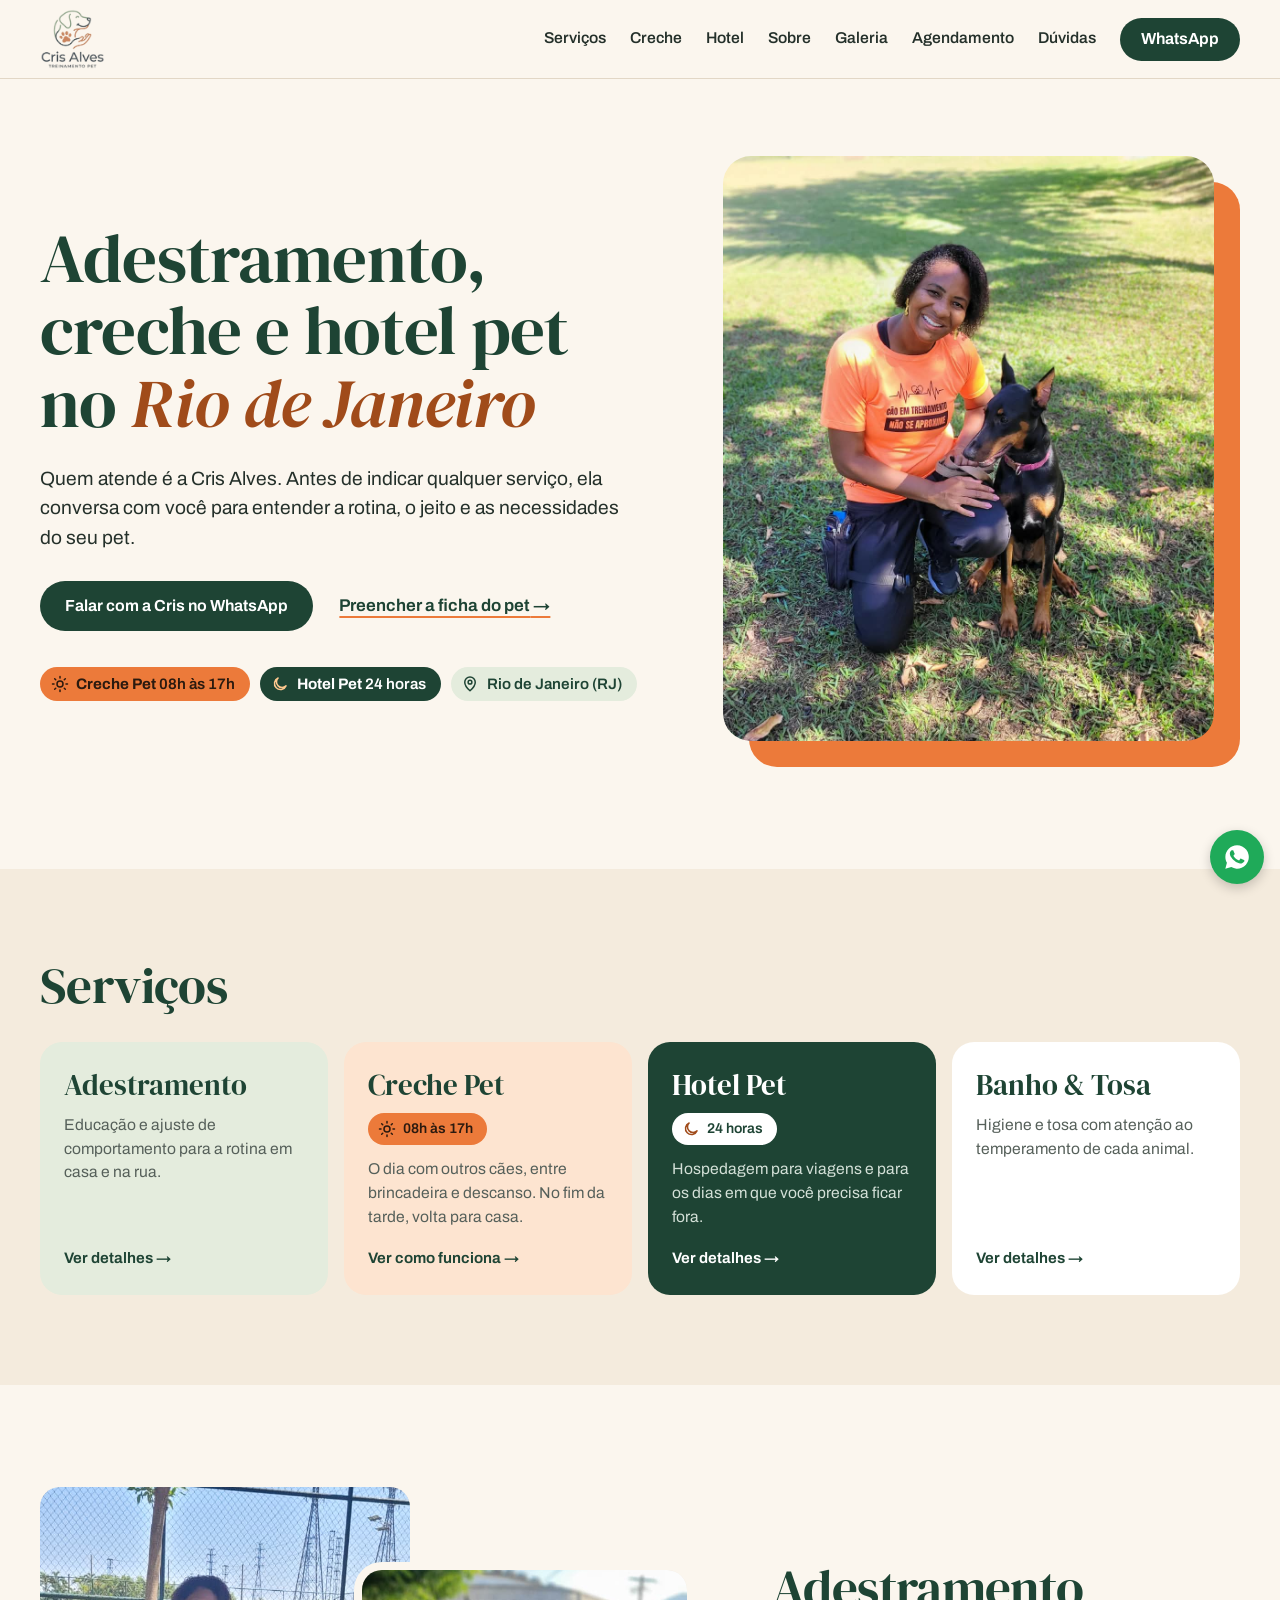
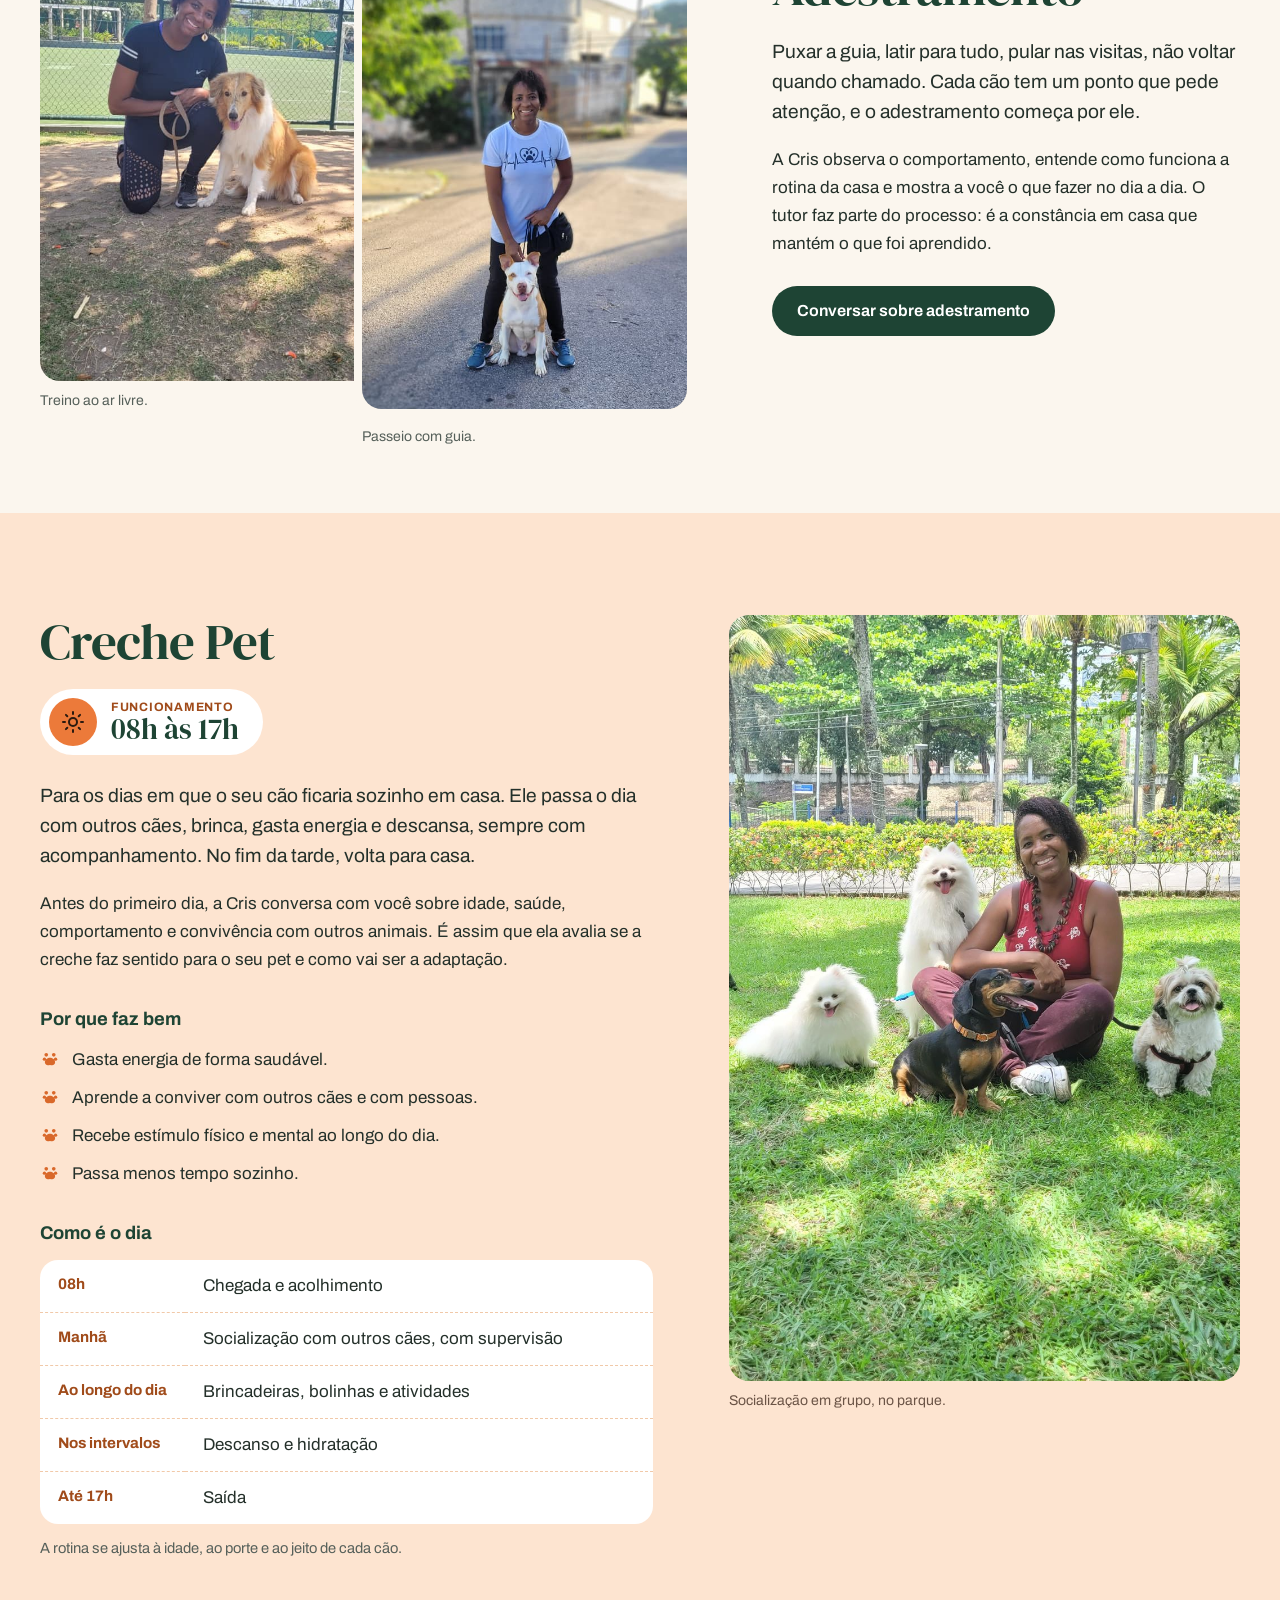
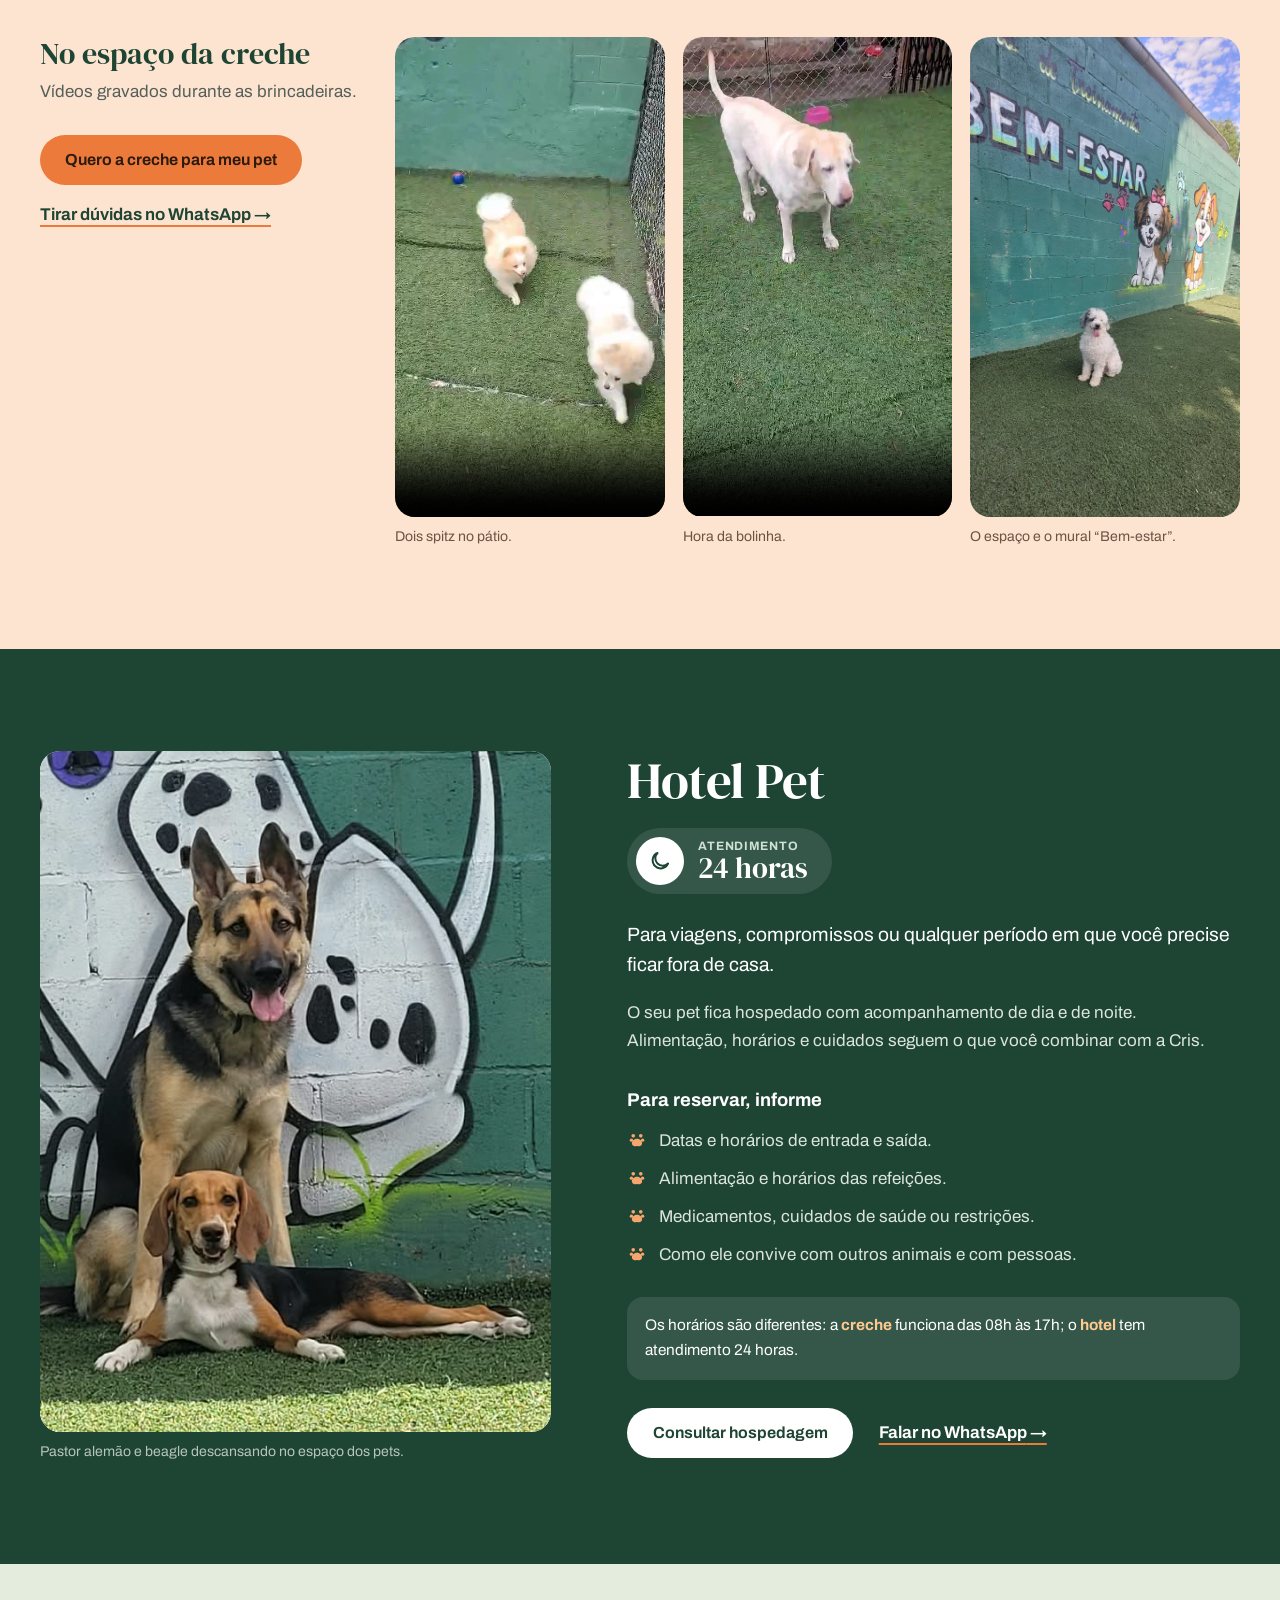
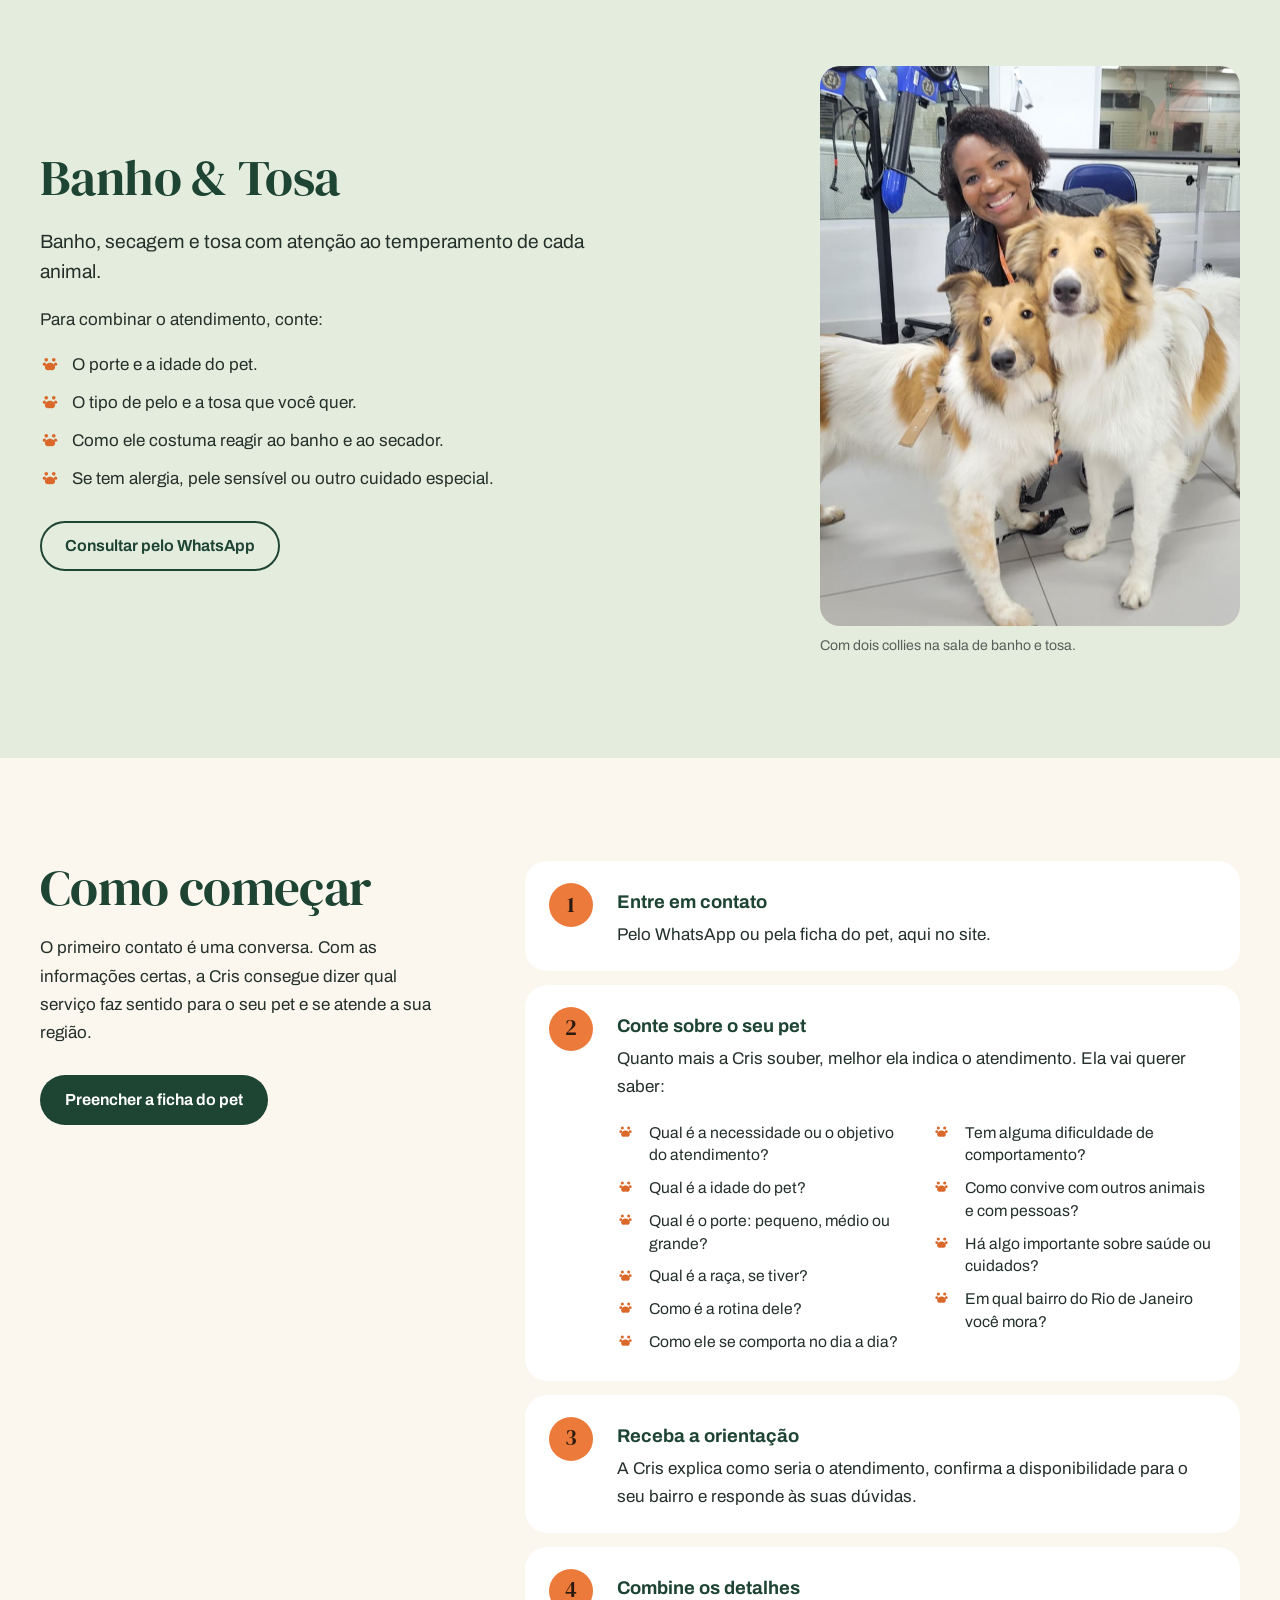
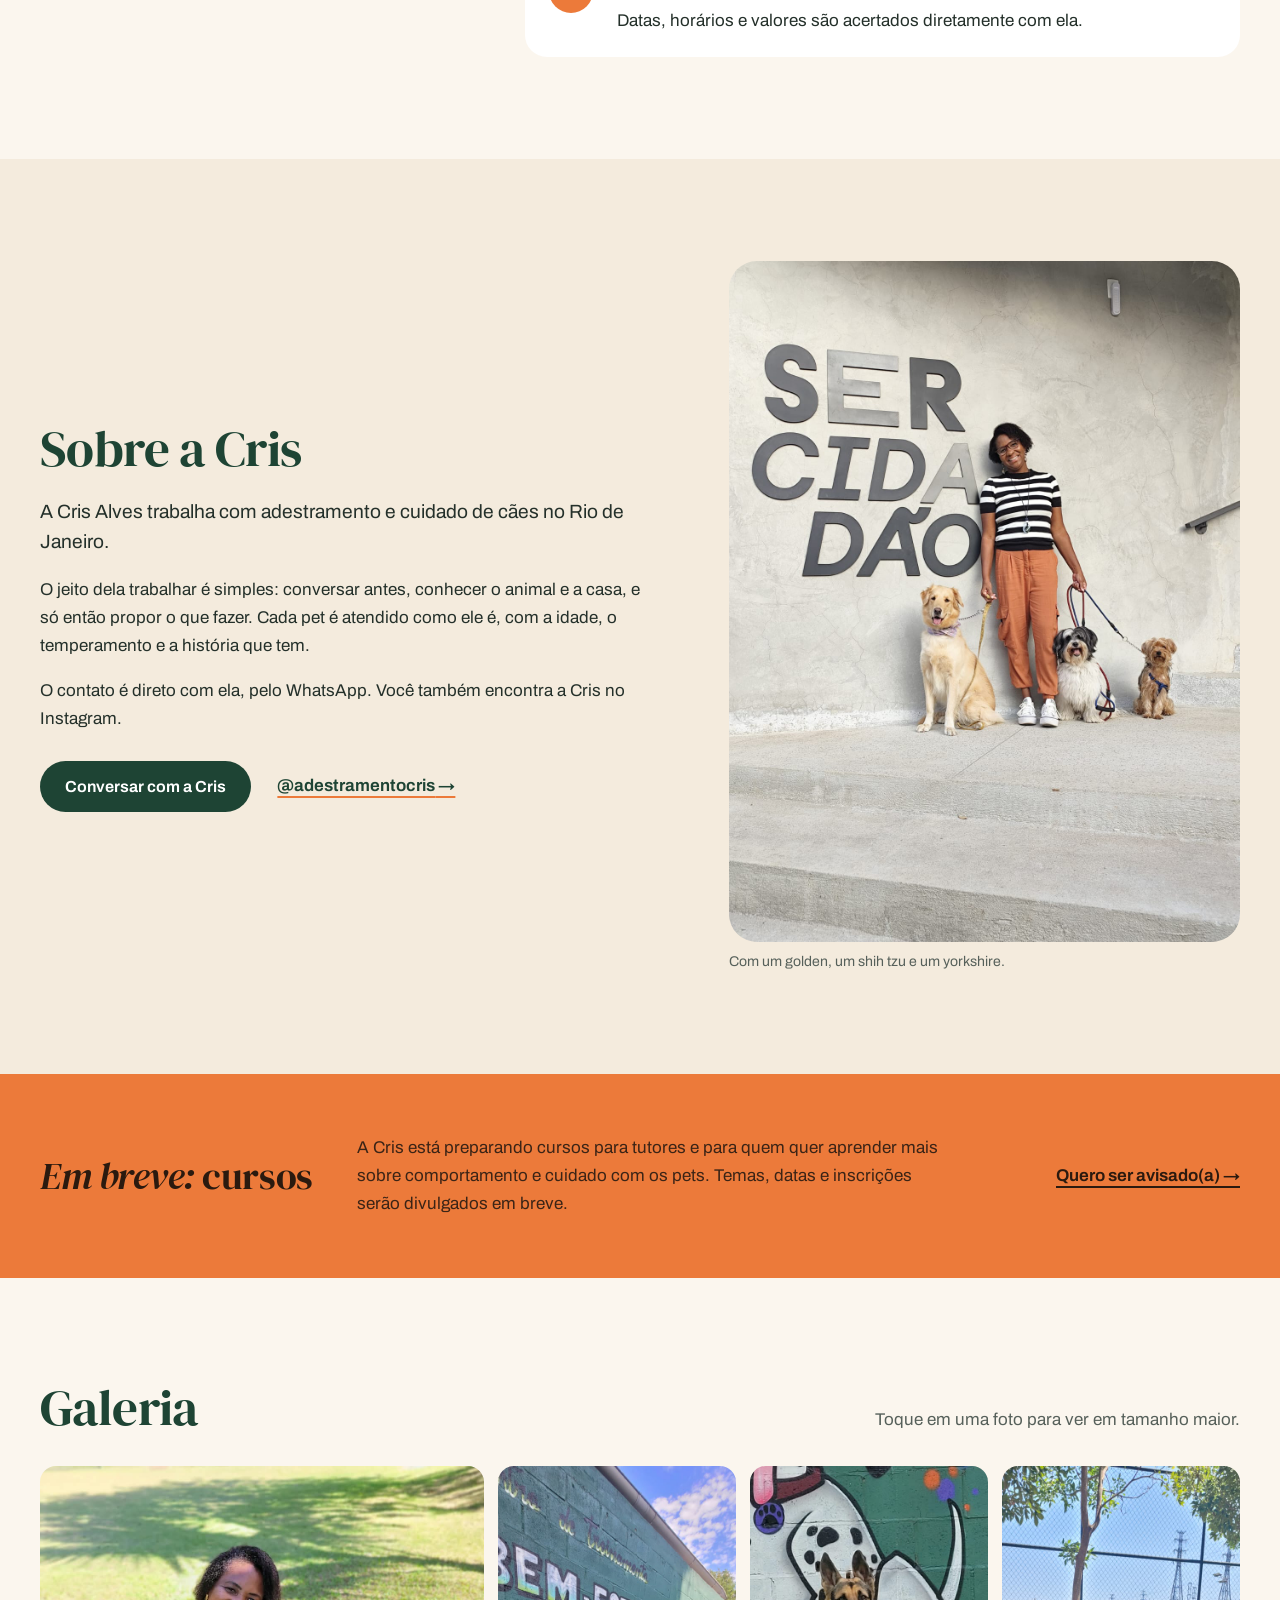
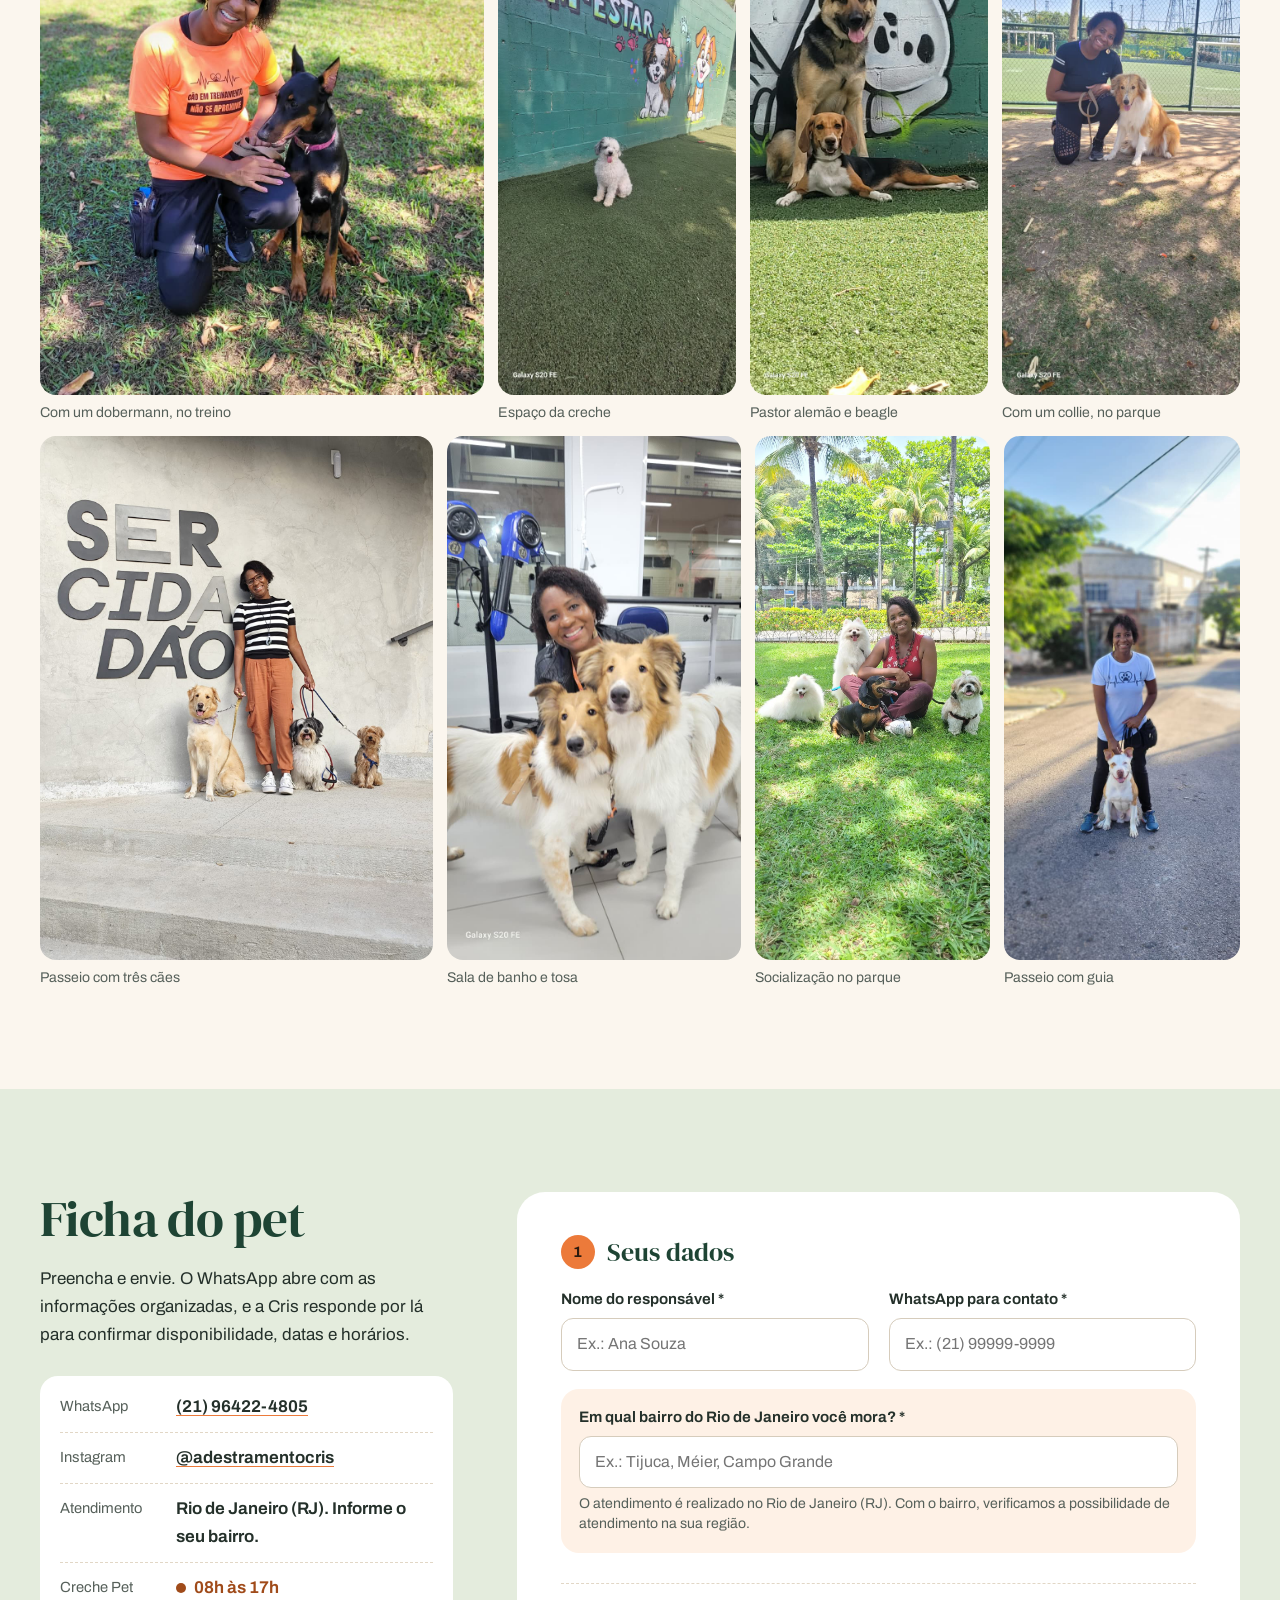
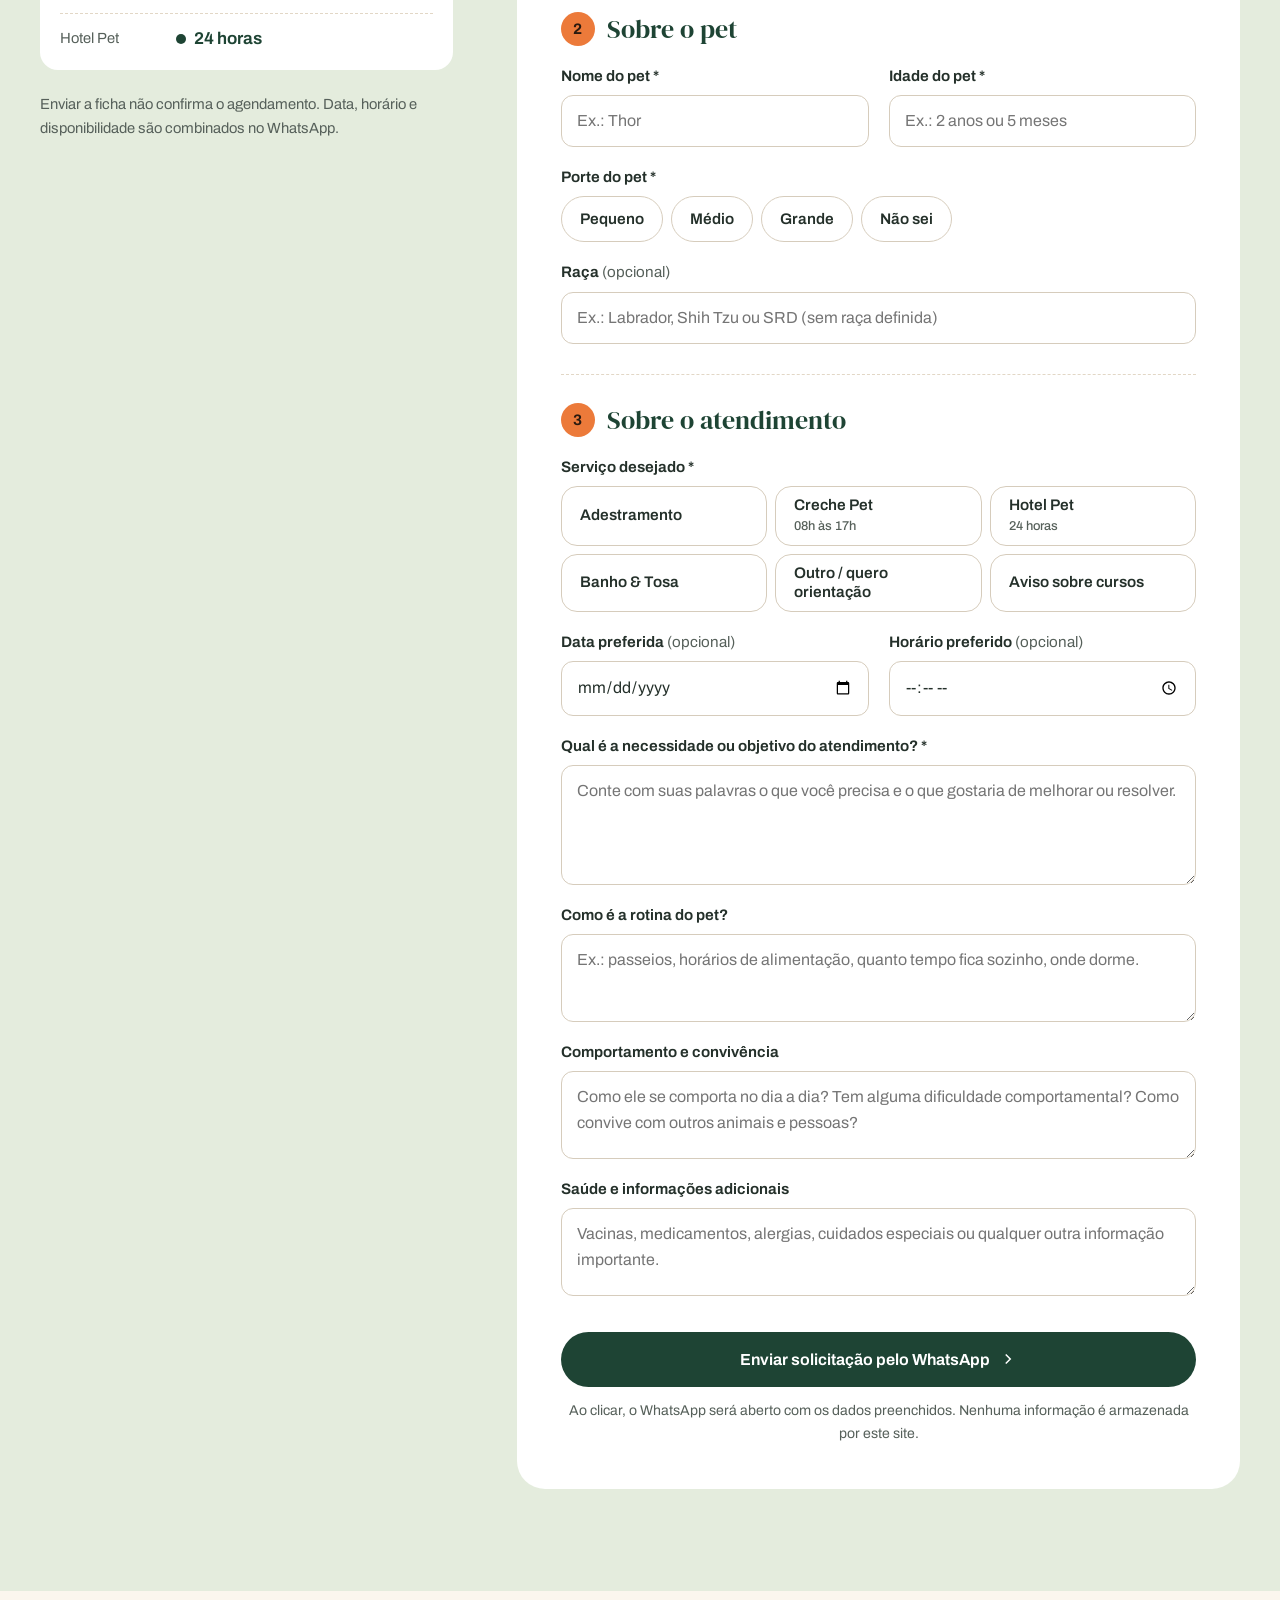
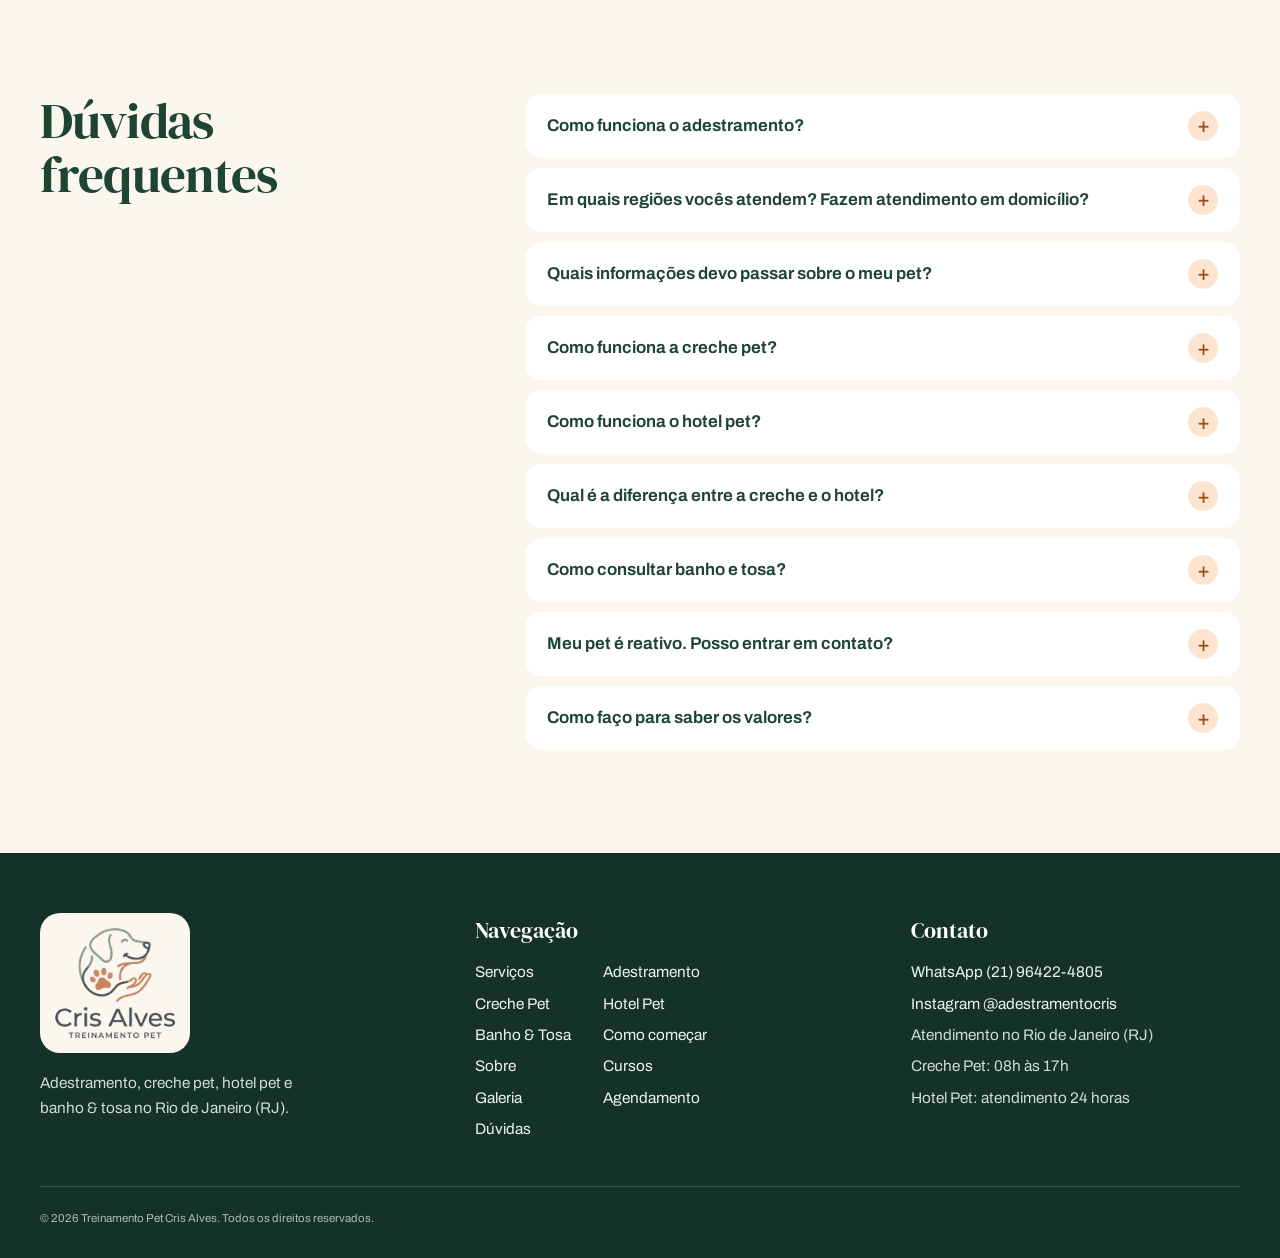
==== commit f801e306: "Deixa o redesenho mais acolhedor: cor, títulos com serifa e charme A primeira versão do redesenho fi" ====
--- a/index.html
+++ b/index.html
@@ -5,7 +5,7 @@
   <meta name="viewport" content="width=device-width, initial-scale=1">
   <title>Treinamento Pet Cris Alves | Adestramento, Creche Pet, Hotel Pet e Banho & Tosa no Rio de Janeiro</title>
   <meta name="description" content="Adestramento, creche pet (08h às 17h), hotel pet 24 horas e banho e tosa no Rio de Janeiro (RJ). Conte como é o seu pet e fale com a Cris Alves pelo WhatsApp.">
-  <meta name="theme-color" content="#f7f3ec">
+  <meta name="theme-color" content="#fbf6ee">
   <meta property="og:title" content="Treinamento Pet Cris Alves">
   <meta property="og:description" content="Adestramento, creche pet, hotel pet 24 horas e banho e tosa no Rio de Janeiro (RJ).">
   <meta property="og:type" content="website">
@@ -13,7 +13,7 @@
   <meta name="robots" content="index,follow">
   <link rel="preconnect" href="https://fonts.googleapis.com">
   <link rel="preconnect" href="https://fonts.gstatic.com" crossorigin>
-  <link href="https://fonts.googleapis.com/css2?family=Archivo:wdth,wght@75..100,400..800&display=swap" rel="stylesheet">
+  <link href="https://fonts.googleapis.com/css2?family=Archivo:wght@400..700&family=DM+Serif+Display:ital@0;1&display=swap" rel="stylesheet">
   <link rel="preload" as="image" href="assets/cris-adestramento-dobermann.jpg" fetchpriority="high">
   <link rel="icon" type="image/png" sizes="192x192" href="assets/favicon-cris-alves.png">
   <link rel="icon" type="image/x-icon" href="assets/favicon-cris-alves.ico">
@@ -22,216 +22,255 @@
   <style>
     /* ==============================================================
        Treinamento Pet Cris Alves
-       Paleta derivada do logo: verde (marca), grafite, terracota e
-       sálvia sobre papel creme. Tipografia: Archivo (largura variável).
-       Sem sombras decorativas, sem gradientes, sem animações de entrada.
+       Cores da marca (verde, laranja, pêssego e sálvia do logo) sobre creme.
+       Títulos: DM Serif Display. Texto: Archivo.
+       Cada seção tem a sua cor; fotos com cantos arredondados.
+       Sem sombras decorativas, gradientes ou animações de entrada.
        ============================================================== */
     :root{
-      --paper:#f7f3ec;
-      --paper-2:#efe8dc;
+      --cream:#fbf6ee;
+      --sand:#f4ebdd;
+      --peach:#fde4d0;
+      --peach-soft:#fef1e6;
+      --sage-soft:#e4ecdd;
       --white:#fff;
-      --ink:#242c28;
+      --ink:#24302a;
       --ink-soft:#56605a;
-      --line:#dcd4c6;
-      --line-strong:#bdb3a3;
+      --line:#e2d7c6;
       --green:#1e4434;
       --green-dark:#15322a;
-      --clay:#c4713f;
-      --clay-text:#9e4f27;
+      --orange:#ec7a3a;
+      --orange-dark:#d9682a;
+      --orange-text:#a04b1a;
+      --on-orange:#2b1a0f;
+      --radius:22px;
+      --radius-photo:20px;
       --wrap:1200px;
       --gutter:clamp(18px,4vw,40px);
-      --header-h:76px;
+      --header-h:78px;
+      --paw:url("data:image/svg+xml,%3Csvg xmlns='http://www.w3.org/2000/svg' viewBox='0 0 24 24' fill='%23d9682a'%3E%3Ccircle cx='7.5' cy='7' r='2.2'/%3E%3Ccircle cx='16.5' cy='7' r='2.2'/%3E%3Ccircle cx='5.3' cy='12.2' r='2'/%3E%3Ccircle cx='18.7' cy='12.2' r='2'/%3E%3Cpath d='M12 10.5c-3.7 0-6.6 3.1-6.1 6 .3 1.8 1.8 3 3.5 3 .9 0 1.8-.4 2.6-.4s1.7.4 2.6.4c1.7 0 3.2-1.2 3.5-3 .5-2.9-2.4-6-6.1-6z'/%3E%3C/svg%3E");
+      --paw-light:url("data:image/svg+xml,%3Csvg xmlns='http://www.w3.org/2000/svg' viewBox='0 0 24 24' fill='%23f6a56f'%3E%3Ccircle cx='7.5' cy='7' r='2.2'/%3E%3Ccircle cx='16.5' cy='7' r='2.2'/%3E%3Ccircle cx='5.3' cy='12.2' r='2'/%3E%3Ccircle cx='18.7' cy='12.2' r='2'/%3E%3Cpath d='M12 10.5c-3.7 0-6.6 3.1-6.1 6 .3 1.8 1.8 3 3.5 3 .9 0 1.8-.4 2.6-.4s1.7.4 2.6.4c1.7 0 3.2-1.2 3.5-3 .5-2.9-2.4-6-6.1-6z'/%3E%3C/svg%3E");
     }
     *,*::before,*::after{box-sizing:border-box}
     html{scroll-behavior:smooth;scroll-padding-top:calc(var(--header-h) + 12px);-webkit-text-size-adjust:100%}
     body{
-      margin:0;background:var(--paper);color:var(--ink);
+      margin:0;background:var(--cream);color:var(--ink);
       font-family:"Archivo",system-ui,-apple-system,"Segoe UI",Roboto,sans-serif;
-      font-size:1.0625rem;line-height:1.6;font-stretch:100%;
-      -webkit-font-smoothing:antialiased;
+      font-size:1.0625rem;line-height:1.65;-webkit-font-smoothing:antialiased;
     }
     img,video{display:block;max-width:100%}
     a{color:inherit}
-    h1,h2,h3{margin:0;color:var(--green);font-weight:760;font-stretch:80%;letter-spacing:-.012em;line-height:1.04;text-wrap:balance}
-    h1{font-size:clamp(2.6rem,5.4vw,4.5rem)}
-    h2{font-size:clamp(2.1rem,3.8vw,3.2rem)}
-    h3{font-size:1.2rem;font-stretch:88%;letter-spacing:0;line-height:1.25}
+    h1,h2{
+      margin:0;font-family:"DM Serif Display",Georgia,serif;font-weight:400;color:var(--green);
+      letter-spacing:-.012em;line-height:1.05;text-wrap:balance
+    }
+    h1{font-size:clamp(2.7rem,5.4vw,4.6rem)}
+    h2{font-size:clamp(2.2rem,4vw,3.3rem)}
+    h1 em,h2 em{font-style:italic;color:var(--orange-text)}
+    h3{margin:0;font-size:1.15rem;font-weight:700;line-height:1.3;color:var(--green)}
     p{margin:0 0 1em}
     p:last-child{margin-bottom:0}
-    :focus-visible{outline:2px solid var(--clay);outline-offset:3px}
+    :focus-visible{outline:3px solid var(--orange);outline-offset:3px}
     .wrap{width:min(100% - 2 * var(--gutter), var(--wrap));margin-inline:auto}
     .section{padding-block:clamp(64px,8vw,112px)}
     .sr-only{position:absolute;width:1px;height:1px;padding:0;margin:-1px;overflow:hidden;clip:rect(0,0,0,0);white-space:nowrap;border:0}
-    .skip-link{position:absolute;left:-9999px;top:8px;z-index:100;background:var(--white);padding:10px 14px;border:1px solid var(--line)}
+    .skip-link{position:absolute;left:-9999px;top:8px;z-index:100;background:var(--white);padding:10px 14px;border-radius:10px}
     .skip-link:focus{left:8px}
-    .lead{font-size:clamp(1.15rem,1.5vw,1.28rem);line-height:1.5;color:var(--ink)}
+    .lead{font-size:clamp(1.15rem,1.5vw,1.28rem);line-height:1.55;color:var(--ink)}
     .muted{color:var(--ink-soft)}
     .note{font-size:.92rem;color:var(--ink-soft)}
 
     /* Botões e links */
     .btn{
       display:inline-flex;align-items:center;justify-content:center;gap:.55em;
-      padding:.82em 1.25em;border:1.5px solid transparent;border-radius:4px;
+      padding:.85em 1.45em;border:2px solid transparent;border-radius:999px;
       font:inherit;font-weight:650;font-size:1rem;line-height:1.2;text-decoration:none;text-align:center;
       cursor:pointer;transition:background-color .15s ease,color .15s ease,border-color .15s ease
     }
     .btn svg{width:18px;height:18px;flex:none}
     .btn-primary{background:var(--green);color:var(--white)}
     .btn-primary:hover{background:var(--green-dark)}
+    .btn-orange{background:var(--orange);color:var(--on-orange)}
+    .btn-orange:hover{background:var(--orange-dark)}
     .btn-outline{border-color:var(--green);color:var(--green)}
     .btn-outline:hover{background:var(--green);color:var(--white)}
     .btn-light{background:var(--white);color:var(--green)}
-    .btn-light:hover{background:var(--paper)}
+    .btn-light:hover{background:var(--peach)}
     .link-arrow{
-      font-weight:650;color:var(--green);text-decoration:underline;text-decoration-color:var(--clay);
+      font-weight:650;color:var(--green);text-decoration:underline;text-decoration-color:var(--orange);
       text-decoration-thickness:2px;text-underline-offset:.3em
     }
     .link-arrow::after{content:" →"}
     .link-arrow:hover{text-decoration-color:currentColor}
     .actions{display:flex;flex-wrap:wrap;align-items:center;gap:14px 26px;margin-top:28px}
 
-    /* Horários: terracota = creche, verde = hotel */
+    /* Selos de horário: sol/laranja = creche, lua/verde = hotel */
+    .pill{
+      display:inline-flex;align-items:center;gap:.5em;padding:.5em 1em .5em .7em;border-radius:999px;
+      font-style:normal;font-weight:600;font-size:.95rem;line-height:1.2
+    }
+    .pill svg{width:18px;height:18px;flex:none}
+    .pill b{font-weight:700}
+    .pill-creche{background:var(--orange);color:var(--on-orange)}
+    .pill-hotel{background:var(--green);color:var(--white)}
+    .pill-hotel svg{color:#ffc98f}
+    .pill-place{background:var(--sage-soft);color:var(--green)}
     .hours{display:inline-flex;align-items:center;gap:.45em;font-style:normal;font-weight:700}
-    .hours::before{content:"";width:.55em;height:.55em;border-radius:50%;background:currentColor;flex:none}
-    .hours-creche{color:var(--clay-text)}
+    .hours::before{content:"";width:.6em;height:.6em;border-radius:50%;background:currentColor;flex:none}
+    .hours-creche{color:var(--orange-text)}
     .hours-hotel{color:var(--green)}
+    .hours-badge{display:inline-flex;align-items:center;gap:14px;margin:20px 0 26px;padding:9px 24px 9px 9px;border-radius:999px}
+    .hours-badge svg{width:48px;height:48px;padding:12px;border-radius:50%;flex:none}
+    .hours-badge small{display:block;font-size:.76rem;font-weight:700;letter-spacing:.06em;text-transform:uppercase;line-height:1.2}
+    .hours-badge strong{display:block;font-family:"DM Serif Display",Georgia,serif;font-weight:400;font-size:1.8rem;line-height:1.05}
+    .hours-badge-creche{background:var(--white);color:var(--orange-text)}
+    .hours-badge-creche svg{background:var(--orange);color:var(--on-orange)}
+    .hours-badge-creche strong{color:var(--green)}
+    .hours-badge-hotel{background:rgba(255,255,255,.1);color:#cfe0d4}
+    .hours-badge-hotel svg{background:var(--white);color:var(--green)}
+    .hours-badge-hotel strong{color:var(--white)}
+
+    /* Listas com a patinha do logo */
+    .dash-list,.question-list{list-style:none;margin:0;padding:0}
+    .dash-list{display:grid;gap:10px}
+    .dash-list li,.question-list li{position:relative;padding-left:32px}
+    .dash-list li::before,.question-list li::before{
+      content:"";position:absolute;left:0;top:.18em;width:20px;height:20px;background:var(--paw) no-repeat center/contain
+    }
 
     /* Fotos */
     .ph{margin:0;min-width:0}
-    .ph img,.ph video{width:100%;height:auto;border-radius:3px;background:var(--paper-2)}
-    .ph figcaption{margin-top:8px;font-size:.86rem;line-height:1.4;color:var(--ink-soft)}
+    .ph img,.ph video{width:100%;height:auto;border-radius:var(--radius-photo);background:var(--sand)}
+    .ph figcaption{margin-top:10px;font-size:.88rem;line-height:1.4;color:var(--ink-soft)}
     .crop-34 img{aspect-ratio:3/4;object-fit:cover}
     .crop-45 img{aspect-ratio:4/5;object-fit:cover}
 
     /* Cabeçalho */
-    .site-header{position:sticky;top:0;z-index:50;background:var(--paper);border-bottom:1px solid var(--line)}
+    .site-header{position:sticky;top:0;z-index:50;background:var(--cream);border-bottom:1px solid var(--line)}
     .header-inner{display:flex;align-items:center;justify-content:space-between;gap:24px;height:var(--header-h)}
     .brand{display:block;flex:none}
-    .brand img{height:58px;width:auto}
-    .nav{display:flex;align-items:center;gap:26px;font-size:.98rem;font-weight:560}
+    .brand img{height:60px;width:auto}
+    .nav{display:flex;align-items:center;gap:24px;font-size:.98rem;font-weight:560}
     .nav a:not(.btn){text-decoration:none;padding:6px 0;border-bottom:2px solid transparent}
-    .nav a:not(.btn):hover{border-bottom-color:var(--clay)}
-    .nav .btn{padding:.6em 1.05em}
+    .nav a:not(.btn):hover{border-bottom-color:var(--orange)}
+    .nav .btn{padding:.62em 1.2em}
     .menu-btn{
-      display:none;align-items:center;gap:8px;height:42px;padding:0 14px;border:1px solid var(--line-strong);
-      border-radius:4px;background:transparent;color:var(--green);font:inherit;font-weight:650;cursor:pointer
+      display:none;align-items:center;gap:8px;height:44px;padding:0 16px;border:2px solid var(--green);
+      border-radius:999px;background:transparent;color:var(--green);font:inherit;font-weight:650;cursor:pointer
     }
     .menu-btn svg{width:20px;height:20px}
 
     /* Abertura */
-    .hero{
-      display:grid;border-bottom:1px solid var(--line);
-      grid-template-columns:[full-start] minmax(var(--gutter),1fr) [content-start] minmax(0,620px) [split] minmax(0,580px) [content-end] minmax(var(--gutter),1fr) [full-end];
-    }
-    .hero-text{grid-column:content-start/split;align-self:center;padding:clamp(56px,7vw,104px) clamp(28px,4vw,64px) clamp(56px,7vw,104px) 0}
-    .hero h1{max-width:15ch}
-    .hero .lead{max-width:34em;margin-top:24px}
-    .hero-photo{grid-column:split/full-end;position:relative;margin:0;min-height:clamp(480px,74vh,760px)}
-    .hero-photo img{position:absolute;inset:0;width:100%;height:100%;object-fit:cover;object-position:42% 34%}
-    .facts{display:flex;flex-wrap:wrap;margin:44px 0 0;padding-top:16px;border-top:1px solid var(--line)}
-    .facts div{padding-right:28px;margin-right:28px;border-right:1px solid var(--line)}
-    .facts div:last-child{border-right:0;margin-right:0;padding-right:0}
-    .facts dt{font-size:.88rem;color:var(--ink-soft)}
-    .facts dd{margin:2px 0 0;font-weight:700;font-size:1.08rem;color:var(--ink)}
-    .facts .hours-creche{color:var(--clay-text)}
-    .facts .hours-hotel{color:var(--green)}
-
-    /* Índice de serviços */
-    .services{padding-block:clamp(48px,6vw,80px);border-bottom:1px solid var(--line)}
-    .services-inner{display:grid;grid-template-columns:minmax(0,190px) minmax(0,1fr);gap:32px;align-items:start}
-    .services h2{font-size:clamp(1.8rem,2.6vw,2.3rem)}
-    .service-index{list-style:none;margin:0;padding:0;display:grid;grid-template-columns:repeat(4,minmax(0,1fr))}
-    .service-index li{border-left:1px solid var(--line);min-width:0}
-    .service-index a{display:flex;flex-direction:column;gap:8px;height:100%;padding:2px 22px 4px;text-decoration:none}
-    .service-index strong{font-size:1.4rem;font-stretch:82%;font-weight:760;line-height:1.1;color:var(--green)}
-    .service-index .hours{font-size:.92rem}
-    .service-index .desc{color:var(--ink-soft);font-size:.98rem;line-height:1.45}
-    .service-index .more{margin-top:auto;padding-top:6px;font-weight:650;font-size:.92rem;color:var(--green)}
-    .service-index a:hover strong{text-decoration:underline;text-decoration-color:var(--clay);text-decoration-thickness:2px;text-underline-offset:5px}
+    .hero{padding-block:clamp(40px,6vw,84px) clamp(64px,8vw,104px)}
+    .hero-grid{display:grid;grid-template-columns:minmax(0,1.08fr) minmax(0,.92fr);gap:clamp(40px,6vw,96px);align-items:center}
+    .hero h1{max-width:16ch}
+    .hero .lead{max-width:31em;margin-top:24px}
+    .hero-pills{list-style:none;margin:36px 0 0;padding:0;display:flex;flex-wrap:wrap;gap:10px}
+    .hero-photo{position:relative;isolation:isolate;margin:0 26px 26px 0}
+    .hero-photo::before{content:"";position:absolute;inset:26px -26px -26px 26px;z-index:-1;border-radius:28px;background:var(--orange)}
+    .hero-photo img{width:100%;height:auto;aspect-ratio:1074/1280;object-fit:cover;border-radius:28px}
+
+    /* Serviços em blocos coloridos */
+    .services{padding-block:clamp(56px,7vw,96px);background:var(--sand)}
+    .services h2{margin-bottom:30px}
+    .service-index{list-style:none;margin:0;padding:0;display:grid;grid-template-columns:repeat(4,minmax(0,1fr));gap:16px}
+    .service-index li{min-width:0;border-radius:var(--radius)}
+    .service-index a{display:flex;flex-direction:column;gap:12px;height:100%;padding:28px 24px 24px;border-radius:inherit;text-decoration:none}
+    .service-index strong{font-family:"DM Serif Display",Georgia,serif;font-weight:400;font-size:1.8rem;line-height:1.08;color:var(--green)}
+    .service-index .pill{align-self:flex-start;font-size:.88rem}
+    .service-index .desc{color:var(--ink-soft);font-size:.98rem;line-height:1.5}
+    .service-index .more{margin-top:auto;padding-top:6px;font-weight:650;font-size:.95rem;color:var(--green)}
+    .service-index .more::after{content:" →"}
+    .service-index a:hover .more{text-decoration:underline;text-decoration-color:var(--orange);text-decoration-thickness:2px;text-underline-offset:4px}
+    .tile-adestramento{background:var(--sage-soft)}
+    .tile-creche{background:var(--peach)}
+    .tile-hotel{background:var(--green)}
+    .tile-hotel strong,.tile-hotel .more{color:var(--white)}
+    .tile-hotel .desc{color:#d3e0d7}
+    .tile-hotel .pill-hotel{background:var(--white);color:var(--green)}
+    .tile-hotel .pill-hotel svg{color:var(--orange-text)}
+    .tile-banho{background:var(--white)}
 
     /* Adestramento */
-    .training-grid{display:grid;grid-template-columns:minmax(0,7fr) minmax(0,5fr);gap:clamp(32px,6vw,88px);align-items:center}
-    .training-photos{order:-1;display:grid;grid-template-columns:minmax(0,1.35fr) minmax(0,1fr);gap:16px;align-items:end}
-    .training-photos .ph:last-child{margin-bottom:56px}
+    .training-grid{display:grid;grid-template-columns:minmax(0,7fr) minmax(0,5fr);gap:clamp(36px,6vw,96px);align-items:center}
+    .training-photos{order:-1;display:grid;grid-template-columns:minmax(0,1.3fr) minmax(0,1fr);align-items:end}
+    .collage .ph:last-child{position:relative;z-index:1;margin:0 0 -36px -56px}
+    .collage .ph:last-child img{border:8px solid var(--cream);border-radius:28px}
+    .collage .ph:last-child figcaption{padding-left:8px}
     .training-text h2{margin-bottom:22px}
 
     /* Creche */
-    .creche{background:var(--paper-2);border-block:1px solid var(--line)}
-    .creche-grid{display:grid;grid-template-columns:minmax(0,6fr) minmax(0,5fr);gap:clamp(32px,6vw,88px);align-items:start}
-    .creche h3,.hotel h3{margin:34px 0 10px}
+    .creche{background:var(--peach)}
+    .creche-grid{display:grid;grid-template-columns:minmax(0,6fr) minmax(0,5fr);gap:clamp(36px,6vw,88px);align-items:start}
+    .creche h3,.hotel h3{margin:34px 0 14px}
     .creche-photo{position:sticky;top:calc(var(--header-h) + 32px)}
     .creche-photo img{aspect-ratio:2/3}
-    .schedule{display:flex;flex-wrap:wrap;align-items:baseline;gap:6px 14px;margin:18px 0 26px;padding:12px 0;border-block:1px solid var(--line)}
-    .schedule span{font-size:.92rem;color:var(--ink-soft)}
-    .schedule strong{font-size:clamp(1.7rem,2.6vw,2.2rem);font-stretch:80%;font-weight:760;line-height:1}
-    .schedule-creche strong{color:var(--clay-text)}
-    .dash-list{list-style:none;margin:0;padding:0}
-    .dash-list li{position:relative;padding:9px 0 9px 24px;border-bottom:1px solid var(--line)}
-    .dash-list li::before{content:"";position:absolute;left:0;top:1.3em;width:12px;height:2px;background:var(--clay)}
-    .day-table{width:100%;border-collapse:collapse;margin:0 0 12px}
-    .day-table tr{border-bottom:1px solid var(--line)}
-    .day-table th{width:1%;white-space:nowrap;text-align:left;vertical-align:top;padding:10px 22px 10px 0;font-weight:700;color:var(--clay-text);font-size:.95rem}
-    .day-table td{padding:10px 0}
-    .creche-media{
-      display:grid;grid-template-columns:minmax(0,1.25fr) repeat(3,minmax(0,1fr));gap:18px;
-      margin-top:clamp(48px,6vw,80px);padding-top:clamp(28px,3vw,40px);border-top:1px solid var(--line-strong)
-    }
-    .creche-media-intro h3{margin:0 0 10px}
+    .day-table{width:100%;border-collapse:separate;border-spacing:0;margin:0 0 12px;background:var(--white);border-radius:18px;overflow:hidden}
+    .day-table th,.day-table td{padding:12px 18px;border-bottom:1px dashed #f1c9a9}
+    .day-table tr:last-child th,.day-table tr:last-child td{border-bottom:0}
+    .day-table th{width:1%;white-space:nowrap;text-align:left;vertical-align:top;font-weight:700;font-size:.95rem;color:var(--orange-text)}
+    .creche-media{display:grid;grid-template-columns:minmax(0,1.25fr) repeat(3,minmax(0,1fr));gap:18px;margin-top:clamp(48px,6vw,80px)}
+    .creche-media-intro h3{margin:0 0 8px;font-family:"DM Serif Display",Georgia,serif;font-weight:400;font-size:1.9rem;line-height:1.1}
     .creche-media-intro .actions{flex-direction:column;align-items:flex-start;gap:16px}
     .creche-media .ph video,.creche-media .ph img{aspect-ratio:478/850;object-fit:cover}
-
-    /* Hotel (faixa escura) */
+    .creche .ph figcaption{color:#6b5446}
+
+    /* Hotel (faixa verde) */
     .hotel{background:var(--green);color:#dbe5de}
     .hotel h2,.hotel h3{color:var(--white)}
-    .hotel-grid{display:grid;grid-template-columns:minmax(0,5fr) minmax(0,6fr);gap:clamp(32px,6vw,96px);align-items:center}
+    .hotel h2 em{color:#ffc98f}
+    .hotel-grid{display:grid;grid-template-columns:minmax(0,5fr) minmax(0,6fr);gap:clamp(36px,6vw,96px);align-items:center}
     .hotel-photo{order:-1}
-    .hotel .ph figcaption{color:#aebfb4}
+    .hotel .ph figcaption{color:#b6c6bb}
     .hotel .lead{color:var(--white)}
-    .hotel .schedule{border-color:rgba(255,255,255,.22)}
-    .hotel .schedule span{color:#b6c6bb}
-    .hotel .schedule strong{color:var(--white)}
-    .hotel .dash-list li{border-color:rgba(255,255,255,.16)}
-    .hours-note{margin-top:28px;padding:14px 16px;border:1px solid rgba(255,255,255,.28);border-radius:4px;font-size:.96rem;color:var(--white)}
-    .hours-note strong{color:#f0b48c}
+    .hotel .dash-list li::before{background-image:var(--paw-light)}
+    .hours-note{margin-top:28px;padding:16px 18px;border-radius:16px;background:rgba(255,255,255,.1);font-size:.96rem;color:var(--white)}
+    .hours-note strong{color:#ffc98f}
     .hotel .link-arrow{color:var(--white)}
 
     /* Banho & Tosa */
-    .grooming-grid{display:grid;grid-template-columns:minmax(0,1fr) minmax(0,420px);gap:clamp(32px,6vw,88px);align-items:center}
+    .grooming{background:var(--sage-soft)}
+    .grooming-grid{display:grid;grid-template-columns:minmax(0,1fr) minmax(0,420px);gap:clamp(36px,6vw,88px);align-items:center}
+    .grooming-text h2{margin-bottom:22px}
     .grooming-text .lead{max-width:30em}
-    .grooming-text h2{margin-bottom:22px}
+    .grooming-text .dash-list{margin-top:4px}
 
     /* Como começar */
-    .steps{background:var(--paper-2);border-block:1px solid var(--line)}
-    .steps-grid{display:grid;grid-template-columns:minmax(0,4fr) minmax(0,7fr);gap:clamp(32px,6vw,96px);align-items:start}
+    .steps-grid{display:grid;grid-template-columns:minmax(0,4fr) minmax(0,7fr);gap:clamp(36px,6vw,96px);align-items:start}
     .steps-intro{position:sticky;top:calc(var(--header-h) + 36px)}
     .steps-intro h2{margin-bottom:20px}
-    .step-list{list-style:none;margin:0;padding:0;counter-reset:step}
-    .step-list > li{counter-increment:step;display:grid;grid-template-columns:62px minmax(0,1fr);column-gap:14px;padding:26px 0;border-top:1px solid var(--line-strong)}
-    .step-list > li:last-child{border-bottom:1px solid var(--line-strong)}
+    .step-list{list-style:none;margin:0;padding:0;counter-reset:step;display:grid;gap:14px}
+    .step-list > li{
+      counter-increment:step;display:grid;grid-template-columns:52px minmax(0,1fr);column-gap:16px;
+      padding:22px 24px;border-radius:var(--radius);background:var(--white)
+    }
     .step-list > li::before{
-      content:counter(step,decimal-leading-zero);grid-column:1;grid-row:1 / span 4;
-      font-size:2.1rem;font-stretch:78%;font-weight:760;line-height:.95;color:#b06133
+      content:counter(step);grid-column:1;grid-row:1 / span 4;align-self:start;
+      width:44px;height:44px;border-radius:50%;display:grid;place-items:center;
+      background:var(--orange);color:var(--on-orange);font-family:"DM Serif Display",Georgia,serif;font-size:1.4rem;line-height:1
     }
     .step-list > li > *{grid-column:2}
-    .step-list h3{margin-bottom:6px}
-    .step-list li > p:has(+ .question-list){margin-bottom:4px}
-    .question-list{list-style:none;margin:8px 0 0;padding:0;columns:2;column-gap:36px}
-    .question-list li{position:relative;break-inside:avoid;padding:5px 0 5px 20px;font-size:.98rem;line-height:1.45}
-    .question-list li::before{content:"";position:absolute;left:0;top:.95em;width:10px;height:2px;background:var(--clay)}
+    .step-list h3{margin:8px 0 6px}
+    .step-list li > p:has(+ .question-list){margin-bottom:6px}
+    .question-list{margin-top:10px;columns:2;column-gap:32px}
+    .question-list li{break-inside:avoid;padding-block:5px;font-size:.98rem;line-height:1.45}
+    .question-list li::before{top:.4em;width:17px;height:17px}
 
     /* Sobre */
-    .about-grid{display:grid;grid-template-columns:minmax(0,6fr) minmax(0,5fr);gap:clamp(32px,6vw,96px);align-items:center}
+    .about{background:var(--sand)}
+    .about-grid{display:grid;grid-template-columns:minmax(0,6fr) minmax(0,5fr);gap:clamp(36px,6vw,96px);align-items:center}
     .about-text h2{margin-bottom:22px}
-
-    /* Cursos */
-    .courses{padding-block:clamp(36px,4vw,52px);border-top:1px solid var(--line)}
-    .courses-inner{display:grid;grid-template-columns:auto minmax(0,1fr) auto;gap:14px 44px;align-items:center}
-    .courses h2{font-size:clamp(1.55rem,2.4vw,2rem);white-space:nowrap}
-    .courses .soon{color:var(--clay-text)}
-    .courses p{margin:0;max-width:60ch;color:var(--ink-soft)}
+    .about-photo img{border-radius:28px}
+
+    /* Cursos (faixa laranja) */
+    .courses{padding-block:clamp(40px,5vw,60px);background:var(--orange);color:var(--on-orange)}
+    .courses-inner{display:grid;grid-template-columns:auto minmax(0,1fr) auto;gap:16px 44px;align-items:center}
+    .courses h2{font-size:clamp(1.9rem,3vw,2.5rem);color:var(--on-orange);white-space:nowrap}
+    .courses .soon{font-style:italic}
+    .courses p{margin:0;max-width:60ch;color:#3b2416}
+    .courses .link-arrow{color:var(--on-orange);text-decoration-color:var(--on-orange)}
 
     /* Galeria */
-    .gallery{border-top:1px solid var(--line)}
     .gallery-head{display:flex;flex-wrap:wrap;justify-content:space-between;align-items:end;gap:12px 32px;margin-bottom:32px}
     .gallery-head p{margin:0;color:var(--ink-soft)}
     .gallery-masonry{--row-h:calc(min(100vw - 2 * var(--gutter), 1200px) * .33);display:flex;flex-wrap:wrap;gap:14px}
@@ -239,62 +278,65 @@
       --ar:.75;flex:var(--ar) 1 calc(var(--ar) * var(--row-h));
       max-width:calc(var(--ar) * var(--row-h) * 2.2);min-width:0;margin:0
     }
-    .gallery-link{display:block;cursor:zoom-in;border-radius:3px}
-    .gallery-item img{width:100%;height:auto;aspect-ratio:var(--ar);object-fit:cover;border-radius:3px;background:var(--paper-2)}
-    .gallery-item figcaption{margin-top:7px;font-size:.86rem;line-height:1.35;color:var(--ink-soft)}
+    .gallery-link{display:block;cursor:zoom-in;border-radius:16px}
+    .gallery-item img{width:100%;height:auto;aspect-ratio:var(--ar);object-fit:cover;border-radius:16px;background:var(--sand)}
+    .gallery-item figcaption{margin-top:8px;font-size:.88rem;line-height:1.35;color:var(--ink-soft)}
 
     /* Foto ampliada */
     .lightbox{border:0;padding:0;background:transparent;max-width:min(94vw,1000px);max-height:94vh;overflow:visible}
-    .lightbox::backdrop{background:rgba(18,24,21,.9)}
-    .lightbox img{display:block;width:auto;height:auto;max-width:min(94vw,1000px);max-height:calc(94vh - 56px);margin:0 auto}
+    .lightbox::backdrop{background:rgba(18,30,24,.9)}
+    .lightbox img{display:block;width:auto;height:auto;max-width:min(94vw,1000px);max-height:calc(94vh - 56px);margin:0 auto;border-radius:16px}
     .lightbox p{margin:10px 0 0;text-align:center;color:#eef2ef;font-size:.95rem}
     .lightbox-close{
-      position:absolute;top:-10px;right:-10px;z-index:2;width:44px;height:44px;border:0;border-radius:50%;
+      position:absolute;top:-12px;right:-12px;z-index:2;width:44px;height:44px;border:0;border-radius:50%;
       background:var(--white);color:var(--ink);display:grid;place-items:center;cursor:pointer
     }
     .lightbox-close svg{width:20px;height:20px}
     body.lightbox-open{overflow:hidden}
 
-    /* Ficha do pet / agendamento */
-    .booking{background:var(--paper-2);border-top:1px solid var(--line)}
-    .booking-grid{display:grid;grid-template-columns:minmax(0,4fr) minmax(0,7fr);gap:clamp(32px,5vw,80px);align-items:start}
+    /* Ficha do pet */
+    .booking{background:var(--sage-soft)}
+    .booking-grid{display:grid;grid-template-columns:minmax(0,4fr) minmax(0,7fr);gap:clamp(36px,5vw,80px);align-items:start}
     .booking-aside{position:sticky;top:calc(var(--header-h) + 36px)}
     .booking-aside h2{margin-bottom:20px}
-    .contact-list{margin:28px 0 24px;border-top:1px solid var(--line)}
-    .contact-list div{display:grid;grid-template-columns:112px minmax(0,1fr);gap:12px;padding:10px 0;border-bottom:1px solid var(--line)}
+    .contact-list{margin:26px 0 22px;padding:6px 20px;background:var(--white);border-radius:18px}
+    .contact-list div{display:grid;grid-template-columns:104px minmax(0,1fr);gap:12px;padding:11px 0;border-bottom:1px dashed var(--line)}
+    .contact-list div:last-child{border-bottom:0}
     .contact-list dt{color:var(--ink-soft);font-size:.92rem;padding-top:1px}
     .contact-list dd{margin:0;font-weight:650}
-    .contact-list a{text-decoration-color:var(--clay);text-underline-offset:3px}
-    .booking-form{background:var(--white);border:1px solid var(--line);border-radius:4px;padding:clamp(20px,3.2vw,40px)}
+    .contact-list a{text-decoration-color:var(--orange);text-underline-offset:3px}
+    .booking-form{background:var(--white);border-radius:28px;padding:clamp(22px,3.4vw,44px)}
     .form-step{border:0;margin:0;padding:0 0 30px;min-width:0}
-    .form-step + .form-step{padding-top:28px;border-top:1px solid var(--line)}
+    .form-step + .form-step{padding-top:28px;border-top:1px dashed var(--line)}
     .form-step legend{
-      float:left;width:100%;display:flex;align-items:baseline;gap:10px;padding:0;margin:0 0 18px;
-      font-size:1.35rem;font-stretch:84%;font-weight:760;color:var(--green)
+      float:left;width:100%;display:flex;align-items:center;gap:12px;padding:0;margin:0 0 18px;
+      font-family:"DM Serif Display",Georgia,serif;font-size:1.6rem;line-height:1.1;color:var(--green)
     }
     .form-step legend + *{clear:both}
-    .form-step-num{font-size:1rem;font-stretch:100%;font-weight:700;color:var(--clay-text)}
-    .form-step-num::after{content:"."}
+    .form-step-num{
+      width:34px;height:34px;border-radius:50%;flex:none;display:inline-grid;place-items:center;
+      background:var(--orange);color:var(--on-orange);font-family:"Archivo",sans-serif;font-weight:700;font-size:.95rem
+    }
     .form-grid{display:grid;grid-template-columns:repeat(2,minmax(0,1fr));gap:18px 20px}
     .field{display:grid;gap:6px;min-width:0}
     .field.full{grid-column:1 / -1}
     .field label,.field-label{font-weight:650;font-size:.95rem;color:var(--ink)}
     .optional{font-weight:400;color:var(--ink-soft)}
     .field input,.field select,.field textarea{
-      width:100%;min-width:0;padding:12px 14px;border:1px solid var(--line-strong);border-radius:4px;
+      width:100%;min-width:0;padding:12px 15px;border:1.5px solid #d6ccbc;border-radius:12px;
       background:var(--white);color:var(--ink);font:inherit;font-size:1rem
     }
-    .field input:focus,.field select:focus,.field textarea:focus{outline:2px solid var(--green);outline-offset:0;border-color:var(--green)}
+    .field input:focus,.field select:focus,.field textarea:focus{outline:3px solid rgba(236,122,58,.35);outline-offset:0;border-color:var(--orange-dark)}
     .field textarea{min-height:120px;resize:vertical}
     .field textarea.textarea-sm{min-height:88px}
     .field small{font-size:.88rem;line-height:1.45;color:var(--ink-soft)}
-    .field-highlight{padding:14px 16px 16px;border-left:3px solid var(--clay);background:#f8efe6}
+    .field-highlight{padding:16px 18px 18px;border-radius:18px;background:var(--peach-soft)}
     .choice-group{display:flex;flex-wrap:wrap;gap:8px}
     .choice{position:relative;display:inline-flex;min-width:0}
     .choice input{position:absolute;inset:0;width:100%;height:100%;margin:0;opacity:0;cursor:pointer}
     .choice span{
-      display:inline-flex;flex-direction:column;justify-content:center;min-height:46px;padding:9px 16px;
-      border:1px solid var(--line-strong);border-radius:4px;background:var(--white);
+      display:inline-flex;flex-direction:column;justify-content:center;min-height:46px;padding:9px 18px;
+      border:1.5px solid #d6ccbc;border-radius:999px;background:var(--white);
       font-weight:600;font-size:.96rem;line-height:1.25;pointer-events:none;
       transition:background-color .15s ease,border-color .15s ease,color .15s ease
     }
@@ -302,53 +344,53 @@
     .choice:hover span{border-color:var(--green)}
     .choice input:checked + span{background:var(--green);border-color:var(--green);color:var(--white)}
     .choice input:checked + span small{color:#cfdcd3}
-    .choice input:focus-visible + span{outline:2px solid var(--clay);outline-offset:2px}
+    .choice input:focus-visible + span{outline:3px solid var(--orange);outline-offset:2px}
     .choice-services{display:grid;grid-template-columns:repeat(3,minmax(0,1fr))}
     .choice-services .choice{display:flex}
-    .choice-services .choice span{width:100%}
+    .choice-services .choice span{width:100%;border-radius:16px}
     .was-validated .field input:invalid,.was-validated .field textarea:invalid{border-color:#b3261e}
     .was-validated .choice-group:has(input:invalid) .choice span{border-color:#b3261e}
     .form-submit{width:100%;padding:1em;margin-top:6px}
     .form-helper{margin:12px 0 0;font-size:.88rem;color:var(--ink-soft);text-align:center}
 
     /* Dúvidas */
-    .faq-grid{display:grid;grid-template-columns:minmax(0,4fr) minmax(0,7fr);gap:clamp(32px,6vw,96px);align-items:start}
-    .faq-list details{border-bottom:1px solid var(--line)}
-    .faq-list details:first-child{border-top:1px solid var(--line)}
-    .faq-list summary{position:relative;padding:18px 44px 18px 0;cursor:pointer;list-style:none;font-weight:650;color:var(--green)}
+    .faq-grid{display:grid;grid-template-columns:minmax(0,4fr) minmax(0,7fr);gap:clamp(36px,6vw,96px);align-items:start}
+    .faq-list{display:grid;gap:10px}
+    .faq-list details{background:var(--white);border-radius:16px;padding:0 22px}
+    .faq-list summary{position:relative;padding:18px 48px 18px 0;cursor:pointer;list-style:none;font-weight:650;color:var(--green)}
     .faq-list summary::-webkit-details-marker{display:none}
-    .faq-list summary::after{content:"+";position:absolute;right:6px;top:50%;transform:translateY(-50%);font-size:1.5rem;font-weight:400;line-height:1;color:var(--clay-text)}
+    .faq-list summary::after{
+      content:"+";position:absolute;right:0;top:50%;transform:translateY(-50%);width:30px;height:30px;border-radius:50%;
+      display:grid;place-items:center;background:var(--peach);color:var(--orange-text);font-size:1.3rem;font-weight:500;line-height:1
+    }
     .faq-list details[open] summary::after{content:"−"}
     .faq-list details p{max-width:64ch;margin:0 0 20px;color:var(--ink-soft)}
-    .inline-link{font-weight:650;color:var(--green);text-decoration-color:var(--clay);text-underline-offset:3px}
-
-    /* Rodapé */
-    .site-footer{background:var(--paper-2);border-top:1px solid var(--line);padding:56px 0 28px;font-size:.96rem}
+    .inline-link{font-weight:650;color:var(--green);text-decoration-color:var(--orange);text-underline-offset:3px}
+
+    /* Rodapé (verde) */
+    .site-footer{background:var(--green-dark);color:#cfdcd3;padding:60px 0 28px;font-size:.96rem}
     .footer-grid{display:grid;grid-template-columns:minmax(0,1.2fr) minmax(0,1.2fr) minmax(0,1fr);gap:40px}
-    .footer-brand img{width:132px;height:auto;margin-bottom:16px}
-    .footer-brand p{max-width:30ch;color:var(--ink-soft)}
-    .footer-title{margin:0 0 12px;font-weight:700;color:var(--green)}
+    .footer-brand img{width:150px;height:auto;margin-bottom:18px;padding:12px;border-radius:20px;background:var(--cream)}
+    .footer-brand p{max-width:30ch}
+    .footer-title{margin:0 0 12px;font-family:"DM Serif Display",Georgia,serif;font-size:1.35rem;color:var(--white)}
     .footer-links{display:grid;gap:6px}
     .footer-links.two-cols{grid-template-columns:repeat(2,minmax(0,max-content));column-gap:32px}
-    .footer-links a{text-decoration:none}
-    .footer-links a:hover{text-decoration:underline;text-decoration-color:var(--clay);text-underline-offset:3px}
-    .footer-bottom{margin-top:44px;padding-top:20px;border-top:1px solid var(--line);font-size:.86rem;color:var(--ink-soft)}
+    .footer-links a{text-decoration:none;color:#eef3ef}
+    .footer-links a:hover{text-decoration:underline;text-decoration-color:var(--orange);text-underline-offset:3px}
+    .footer-bottom{margin-top:44px;padding-top:20px;border-top:1px solid rgba(255,255,255,.14);font-size:.86rem;color:#a9bcb1}
 
     /* WhatsApp flutuante */
     .wa-float{
       position:fixed;z-index:40;right:max(16px,env(safe-area-inset-right));bottom:max(16px,env(safe-area-inset-bottom));
-      width:52px;height:52px;border-radius:50%;display:grid;place-items:center;
-      background:#1faa59;color:var(--white);box-shadow:0 3px 10px rgba(0,0,0,.2)
+      width:54px;height:54px;border-radius:50%;display:grid;place-items:center;
+      background:#1faa59;color:var(--white);box-shadow:0 4px 12px rgba(0,0,0,.2)
     }
     .wa-float:hover{background:#178c49}
     .wa-float svg{width:28px;height:28px}
 
     /* ---------- Notebooks e tablets ---------- */
     @media (max-width:1099px){
-      .services-inner{grid-template-columns:minmax(0,1fr);gap:24px}
-      .service-index{grid-template-columns:repeat(2,minmax(0,1fr));row-gap:28px}
-      .service-index li:nth-child(odd){border-left:0}
-      .service-index li:nth-child(odd) a{padding-left:0}
+      .service-index{grid-template-columns:repeat(2,minmax(0,1fr))}
       .creche-media{grid-template-columns:repeat(3,minmax(0,1fr))}
       .creche-media-intro{grid-column:1 / -1;display:flex;flex-wrap:wrap;justify-content:space-between;align-items:end;gap:16px 32px}
       .creche-media-intro .actions{flex-direction:row;margin-top:0}
@@ -359,24 +401,24 @@
       .menu-btn{display:inline-flex}
       .nav{
         position:absolute;left:0;right:0;top:100%;display:none;flex-direction:column;align-items:stretch;gap:0;
-        padding:4px var(--gutter) 20px;background:var(--paper);border-bottom:1px solid var(--line);
+        padding:4px var(--gutter) 22px;background:var(--cream);border-bottom:1px solid var(--line);
         max-height:calc(100dvh - var(--header-h));overflow-y:auto
       }
       .nav.open{display:flex}
-      .nav a:not(.btn){padding:14px 0;border-bottom:1px solid var(--line);font-size:1.08rem}
-      .nav a:not(.btn):hover{border-bottom-color:var(--line)}
-      .nav .btn{margin-top:18px;padding:.85em 1em}
+      .nav a:not(.btn){padding:14px 0;border-bottom:1px dashed var(--line);font-size:1.08rem}
+      .nav a:not(.btn):hover{border-bottom-color:var(--line);color:var(--orange-text)}
+      .nav .btn{margin-top:18px;padding:.9em 1em}
     }
 
     @media (max-width:899px){
-      .hero{grid-template-columns:[full-start] var(--gutter) [content-start] minmax(0,1fr) [content-end] var(--gutter) [full-end]}
-      .hero-text{grid-column:content-start/content-end;padding:44px 0 36px}
+      .hero-grid{grid-template-columns:minmax(0,1fr)}
       .hero h1{max-width:15ch}
-      .hero-photo{grid-column:full-start/full-end;min-height:0;aspect-ratio:5/4}
-      .hero-photo img{object-position:50% 30%}
+      .hero-photo{width:min(100% - 18px, 560px);margin:0 18px 18px 0}
+      .hero-photo::before{inset:18px -18px -18px 18px}
+      .hero-photo img{aspect-ratio:1/1;object-position:50% 28%}
       .training-grid,.creche-grid,.hotel-grid,.grooming-grid,.steps-grid,.about-grid,.booking-grid,.faq-grid{grid-template-columns:minmax(0,1fr)}
       .training-photos,.hotel-photo{order:0}
-      .training-photos{margin-top:8px}
+      .training-photos{max-width:600px}
       .creche-photo,.hotel-photo,.grooming-photo,.about-photo{max-width:520px}
       .creche-photo{position:static}
       .creche-photo img{aspect-ratio:4/5}
@@ -388,44 +430,46 @@
 
     /* ---------- Celulares ---------- */
     @media (max-width:759px){
-      :root{--header-h:66px}
+      :root{--header-h:68px}
       body{font-size:1rem}
-      .brand img{height:50px}
-      .hero-photo{aspect-ratio:1/1}
-      .facts{display:grid;grid-template-columns:repeat(2,minmax(0,1fr));gap:14px 0}
-      .facts div{margin-right:0;padding-right:16px}
-      .facts div:nth-child(2){border-right:0;padding-left:16px}
-      .facts div:last-child{grid-column:1 / -1;padding-top:14px;border-top:1px solid var(--line)}
+      .brand img{height:52px}
+      .hero-pills .pill{font-size:.9rem}
       .actions{gap:14px 22px}
       .actions .btn{width:100%}
-      .service-index{grid-template-columns:minmax(0,1fr);row-gap:0;border-top:1px solid var(--line)}
-      .service-index li{border-left:0;border-bottom:1px solid var(--line)}
-      .service-index a,.service-index li:nth-child(odd) a{padding:16px 0}
-      .service-index .more{display:none}
-      .training-photos .ph:last-child{margin-bottom:36px}
+      .service-index{grid-template-columns:minmax(0,1fr);gap:12px}
+      .service-index a{padding:22px 20px 20px}
+      .service-index strong{font-size:1.6rem}
+      .collage .ph:last-child{margin:0 0 -24px -36px}
+      .collage .ph:last-child img{border-width:6px;border-radius:22px}
       .creche-media{grid-template-columns:repeat(2,minmax(0,1fr));gap:20px 12px}
       .creche-media-intro{display:block}
       .creche-media-intro .actions{flex-direction:column;align-items:stretch;margin-top:16px}
       .creche-media > .ph:last-child{grid-column:1 / -1}
       .creche-media > .ph:last-child img{aspect-ratio:4/5;object-position:50% 40%}
+      .hours-badge strong{font-size:1.55rem}
+      .hours-badge svg{width:44px;height:44px;padding:11px}
+      .step-list > li{grid-template-columns:44px minmax(0,1fr);column-gap:12px;padding:20px 18px}
+      .step-list > li::before{width:38px;height:38px;font-size:1.2rem}
       .question-list{columns:1}
-      .step-list > li{grid-template-columns:48px minmax(0,1fr)}
-      .step-list > li::before{font-size:1.7rem}
+      .booking-form{border-radius:22px}
       .form-grid{grid-template-columns:minmax(0,1fr)}
       .field input,.field select,.field textarea{font-size:16px}
       .choice-group:not(.choice-services) .choice{flex:1 1 calc(50% - 4px)}
       .choice-group .choice span{width:100%;padding:9px 12px}
       .choice-group:not(.choice-services) .choice span{align-items:center;text-align:center}
-      .contact-list div{grid-template-columns:96px minmax(0,1fr)}
+      .contact-list{padding:4px 16px}
+      .contact-list div{grid-template-columns:92px minmax(0,1fr)}
+      .faq-list details{padding:0 18px}
       .footer-grid{grid-template-columns:minmax(0,1fr)}
       .gallery-masonry{--row-h:calc((100vw - 2 * var(--gutter)) * .6);gap:10px}
+      .gallery-item img{border-radius:12px}
       .gallery-item figcaption{font-size:.8rem}
       .lightbox-close{top:6px;right:6px}
     }
 
     @media (max-width:380px){
       .choice-services{grid-template-columns:minmax(0,1fr)}
-      .facts div:nth-child(2){padding-left:12px}
+      .courses h2{white-space:normal}
     }
 
     @media (prefers-reduced-motion:reduce){
@@ -478,46 +522,48 @@
 
   <main id="conteudo">
     <section class="hero" id="inicio">
+      <div class="wrap hero-grid">
       <div class="hero-text">
-        <h1>Adestramento, creche e hotel pet no Rio de Janeiro</h1>
+        <h1>Adestramento, creche e hotel pet no <em>Rio de Janeiro</em></h1>
         <p class="lead">Quem atende é a Cris Alves. Antes de indicar qualquer serviço, ela conversa com você para entender a rotina, o jeito e as necessidades do seu pet.</p>
         <div class="actions">
           <a class="btn btn-primary" href="https://wa.me/5521964224805?text=Ol%C3%A1,%20Cris!%20Vim%20pelo%20site%20e%20quero%20entender%20qual%20servi%C3%A7o%20%C3%A9%20mais%20indicado%20para%20o%20meu%20pet." target="_blank" rel="noopener">Falar com a Cris no WhatsApp</a>
           <a class="link-arrow" href="#agendamento">Preencher a ficha do pet</a>
         </div>
-        <dl class="facts">
-          <div><dt>Creche Pet</dt><dd class="hours hours-creche">08h às 17h</dd></div>
-          <div><dt>Hotel Pet</dt><dd class="hours hours-hotel">24 horas</dd></div>
-          <div><dt>Atendimento</dt><dd>Rio de Janeiro (RJ)</dd></div>
-        </dl>
+        <ul class="hero-pills" aria-label="Horários e região de atendimento">
+          <li class="pill pill-creche"><svg viewBox="0 0 24 24" fill="none" stroke="currentColor" stroke-width="2" stroke-linecap="round" aria-hidden="true" focusable="false"><circle cx="12" cy="12" r="4"/><path d="M12 2v2M12 20v2M4.9 4.9l1.4 1.4M17.7 17.7l1.4 1.4M2 12h2M20 12h2M4.9 19.1l1.4-1.4M17.7 6.3l1.4-1.4"/></svg><span><b>Creche Pet</b> 08h às 17h</span></li>
+          <li class="pill pill-hotel"><svg viewBox="0 0 24 24" fill="none" stroke="currentColor" stroke-width="2" stroke-linecap="round" stroke-linejoin="round" aria-hidden="true" focusable="false"><path d="M20 14.5A8 8 0 1 1 9.5 4a6.5 6.5 0 0 0 10.5 10.5Z"/></svg><span><b>Hotel Pet</b> 24 horas</span></li>
+          <li class="pill pill-place"><svg viewBox="0 0 24 24" fill="none" stroke="currentColor" stroke-width="2" stroke-linecap="round" stroke-linejoin="round" aria-hidden="true" focusable="false"><path d="M12 21s-7-6.1-7-11.5A7 7 0 0 1 19 9.5C19 14.9 12 21 12 21Z"/><circle cx="12" cy="9.5" r="2.5"/></svg><span>Rio de Janeiro (RJ)</span></li>
+        </ul>
       </div>
       <figure class="hero-photo">
         <img src="assets/cris-adestramento-dobermann.jpg" alt="Cris Alves agachada na grama ao lado de um Dobermann, vestindo camiseta laranja com os dizeres “cão em treinamento”" width="1074" height="1280" fetchpriority="high">
       </figure>
+      </div>
     </section>
 
     <section class="services" id="servicos" aria-labelledby="servicos-title">
       <div class="wrap services-inner">
         <h2 id="servicos-title">Serviços</h2>
         <ul class="service-index">
-          <li><a href="#adestramento">
+          <li class="tile tile-adestramento"><a href="#adestramento">
             <strong>Adestramento</strong>
             <span class="desc">Educação e ajuste de comportamento para a rotina em casa e na rua.</span>
             <span class="more">Ver detalhes</span>
           </a></li>
-          <li><a href="#creche">
+          <li class="tile tile-creche"><a href="#creche">
             <strong>Creche Pet</strong>
-            <em class="hours hours-creche">08h às 17h</em>
+            <em class="pill pill-creche"><svg viewBox="0 0 24 24" fill="none" stroke="currentColor" stroke-width="2" stroke-linecap="round" aria-hidden="true" focusable="false"><circle cx="12" cy="12" r="4"/><path d="M12 2v2M12 20v2M4.9 4.9l1.4 1.4M17.7 17.7l1.4 1.4M2 12h2M20 12h2M4.9 19.1l1.4-1.4M17.7 6.3l1.4-1.4"/></svg>08h às 17h</em>
             <span class="desc">O dia com outros cães, entre brincadeira e descanso. No fim da tarde, volta para casa.</span>
             <span class="more">Ver como funciona</span>
           </a></li>
-          <li><a href="#hotel">
+          <li class="tile tile-hotel"><a href="#hotel">
             <strong>Hotel Pet</strong>
-            <em class="hours hours-hotel">24 horas</em>
+            <em class="pill pill-hotel"><svg viewBox="0 0 24 24" fill="none" stroke="currentColor" stroke-width="2" stroke-linecap="round" stroke-linejoin="round" aria-hidden="true" focusable="false"><path d="M20 14.5A8 8 0 1 1 9.5 4a6.5 6.5 0 0 0 10.5 10.5Z"/></svg>24 horas</em>
             <span class="desc">Hospedagem para viagens e para os dias em que você precisa ficar fora.</span>
             <span class="more">Ver detalhes</span>
           </a></li>
-          <li><a href="#banho-e-tosa">
+          <li class="tile tile-banho"><a href="#banho-e-tosa">
             <strong>Banho &amp; Tosa</strong>
             <span class="desc">Higiene e tosa com atenção ao temperamento de cada animal.</span>
             <span class="more">Ver detalhes</span>
@@ -536,7 +582,7 @@
             <a class="btn btn-primary" href="https://wa.me/5521964224805?text=Ol%C3%A1,%20Cris!%20Quero%20saber%20mais%20sobre%20o%20adestramento." target="_blank" rel="noopener">Conversar sobre adestramento</a>
           </div>
         </div>
-        <div class="training-photos">
+        <div class="training-photos collage">
           <figure class="ph crop-34">
             <img src="assets/cris-adestramento-collie.jpg" alt="Cris Alves ajoelhada em um parque ao lado de um Collie na guia" loading="lazy" width="576" height="1280" style="object-position:50% 42%">
             <figcaption>Treino ao ar livre.</figcaption>
@@ -554,7 +600,7 @@
         <div class="creche-grid">
           <div class="creche-text">
             <h2 id="creche-title">Creche Pet</h2>
-            <p class="schedule schedule-creche"><span>Funcionamento</span> <strong>08h às 17h</strong></p>
+            <p class="hours-badge hours-badge-creche"><svg viewBox="0 0 24 24" fill="none" stroke="currentColor" stroke-width="2" stroke-linecap="round" aria-hidden="true" focusable="false"><circle cx="12" cy="12" r="4"/><path d="M12 2v2M12 20v2M4.9 4.9l1.4 1.4M17.7 17.7l1.4 1.4M2 12h2M20 12h2M4.9 19.1l1.4-1.4M17.7 6.3l1.4-1.4"/></svg><span><small>Funcionamento</small><strong>08h às 17h</strong></span></p>
             <p class="lead">Para os dias em que o seu cão ficaria sozinho em casa. Ele passa o dia com outros cães, brinca, gasta energia e descansa, sempre com acompanhamento. No fim da tarde, volta para casa.</p>
             <p>Antes do primeiro dia, a Cris conversa com você sobre idade, saúde, comportamento e convivência com outros animais. É assim que ela avalia se a creche faz sentido para o seu pet e como vai ser a adaptação.</p>
 
@@ -597,7 +643,7 @@
               <p class="muted">Vídeos gravados durante as brincadeiras.</p>
             </div>
             <div class="actions">
-              <a class="btn btn-primary" href="#agendamento" data-servico="Creche Pet">Quero a creche para meu pet</a>
+              <a class="btn btn-orange" href="#agendamento" data-servico="Creche Pet">Quero a creche para meu pet</a>
               <a class="link-arrow" href="https://wa.me/5521964224805?text=Ol%C3%A1,%20Cris!%20Vi%20no%20site%20a%20Creche%20Pet%20(08h%20%C3%A0s%2017h)%20e%20gostaria%20de%20mais%20informa%C3%A7%C3%B5es." target="_blank" rel="noopener">Tirar dúvidas no WhatsApp</a>
             </div>
           </div>
@@ -627,7 +673,7 @@
       <div class="wrap hotel-grid">
         <div class="hotel-text">
           <h2 id="hotel-title">Hotel Pet</h2>
-          <p class="schedule schedule-hotel"><span>Atendimento</span> <strong>24 horas</strong></p>
+          <p class="hours-badge hours-badge-hotel"><svg viewBox="0 0 24 24" fill="none" stroke="currentColor" stroke-width="2" stroke-linecap="round" stroke-linejoin="round" aria-hidden="true" focusable="false"><path d="M20 14.5A8 8 0 1 1 9.5 4a6.5 6.5 0 0 0 10.5 10.5Z"/></svg><span><small>Atendimento</small><strong>24 horas</strong></span></p>
           <p class="lead">Para viagens, compromissos ou qualquer período em que você precise ficar fora de casa.</p>
           <p>O seu pet fica hospedado com acompanhamento de dia e de noite. Alimentação, horários e cuidados seguem o que você combinar com a Cris.</p>
 
